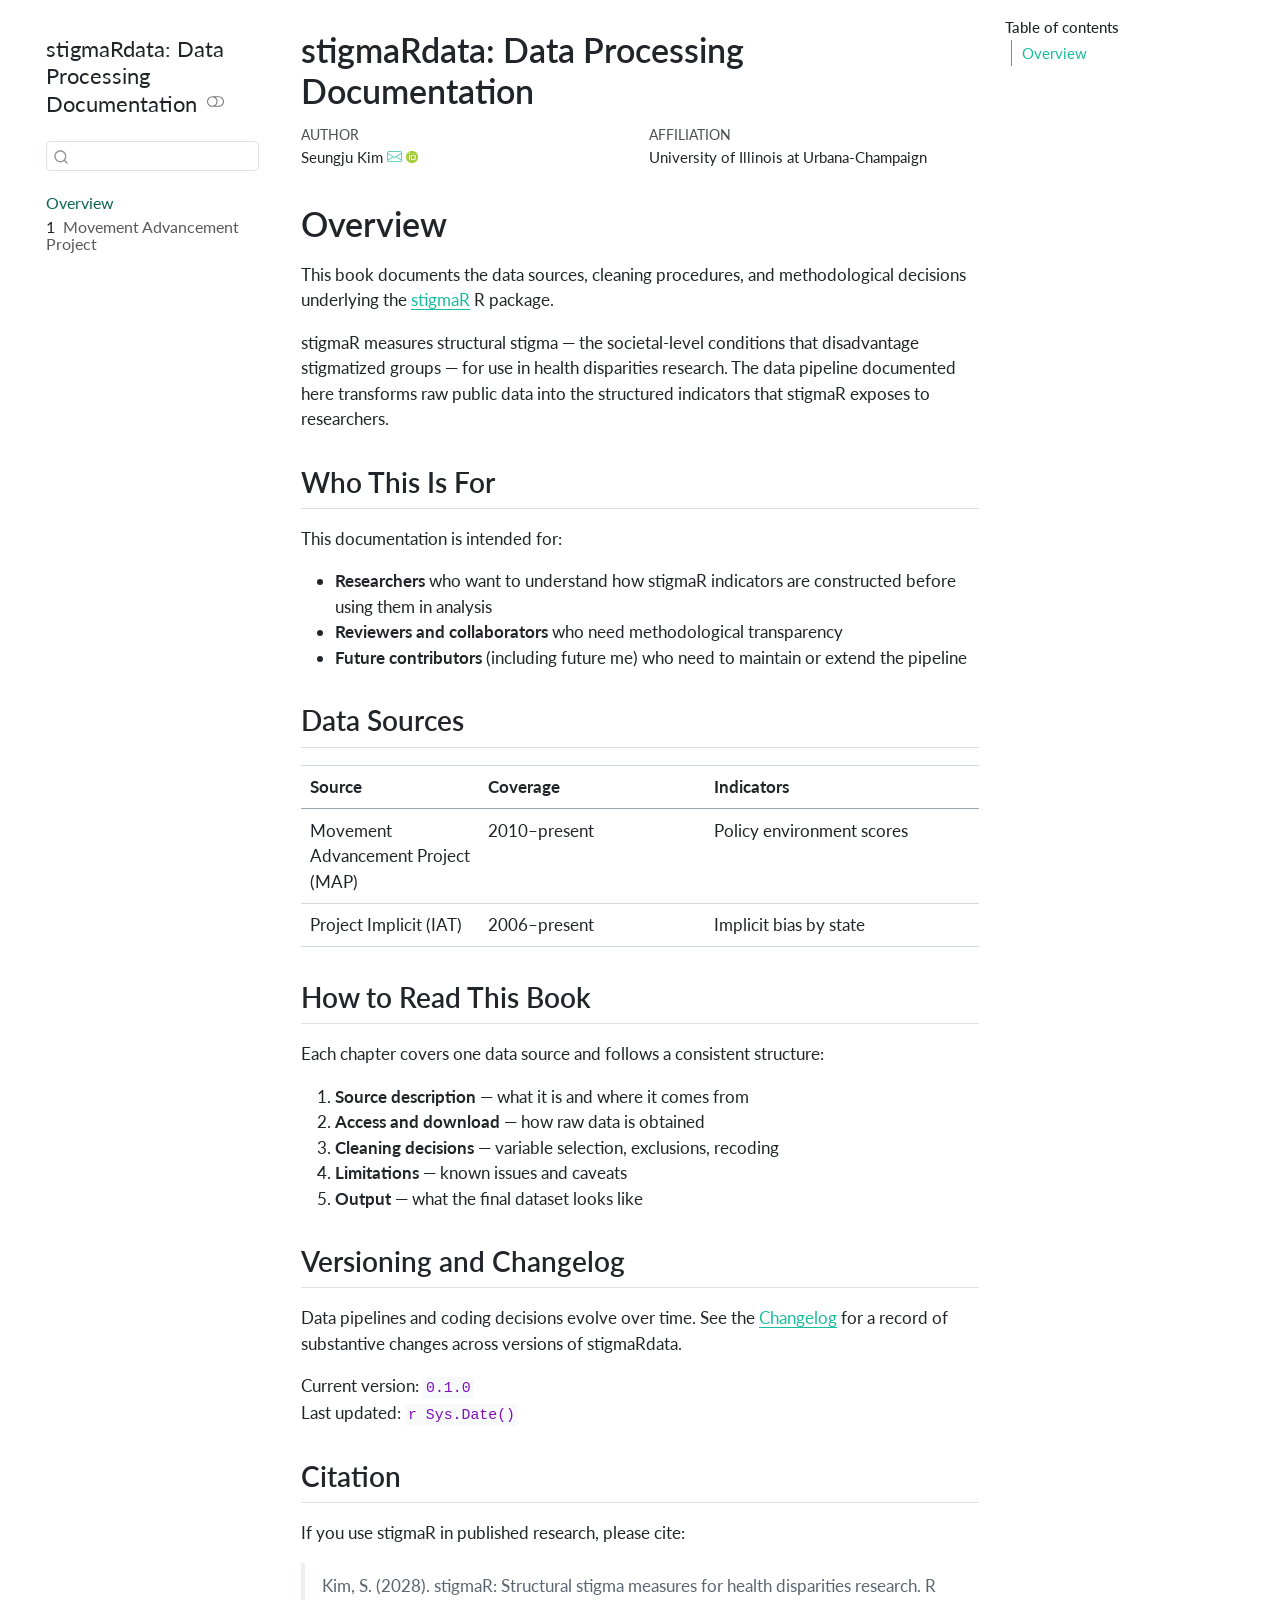
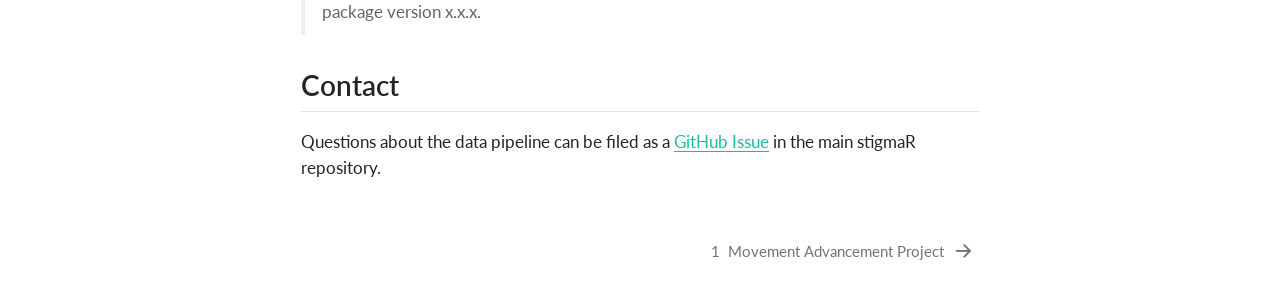
==== docs/_book/index.html @ 867c6a8f "dark mode: try 1?" ====
<!DOCTYPE html>
<html xmlns="http://www.w3.org/1999/xhtml" lang="en" xml:lang="en"><head>

<meta charset="utf-8">
<meta name="generator" content="quarto-1.5.57">

<meta name="viewport" content="width=device-width, initial-scale=1.0, user-scalable=yes">

<meta name="author" content="Seungju Kim">

<title>stigmaRdata: Data Processing Documentation</title>
<style>
code{white-space: pre-wrap;}
span.smallcaps{font-variant: small-caps;}
div.columns{display: flex; gap: min(4vw, 1.5em);}
div.column{flex: auto; overflow-x: auto;}
div.hanging-indent{margin-left: 1.5em; text-indent: -1.5em;}
ul.task-list{list-style: none;}
ul.task-list li input[type="checkbox"] {
  width: 0.8em;
  margin: 0 0.8em 0.2em -1em; /* quarto-specific, see https://github.com/quarto-dev/quarto-cli/issues/4556 */ 
  vertical-align: middle;
}
</style>


<script src="site_libs/quarto-nav/quarto-nav.js"></script>
<script src="site_libs/quarto-nav/headroom.min.js"></script>
<script src="site_libs/clipboard/clipboard.min.js"></script>
<script src="site_libs/quarto-search/autocomplete.umd.js"></script>
<script src="site_libs/quarto-search/fuse.min.js"></script>
<script src="site_libs/quarto-search/quarto-search.js"></script>
<meta name="quarto:offset" content="./">
<link href="./01_map.html" rel="next">
<script src="site_libs/quarto-html/quarto.js"></script>
<script src="site_libs/quarto-html/popper.min.js"></script>
<script src="site_libs/quarto-html/tippy.umd.min.js"></script>
<script src="site_libs/quarto-html/anchor.min.js"></script>
<link href="site_libs/quarto-html/tippy.css" rel="stylesheet">
<link href="site_libs/quarto-html/quarto-syntax-highlighting.css" rel="stylesheet" class="quarto-color-scheme" id="quarto-text-highlighting-styles">
<link href="site_libs/quarto-html/quarto-syntax-highlighting-dark.css" rel="prefetch" class="quarto-color-scheme quarto-color-alternate" id="quarto-text-highlighting-styles">
<script src="site_libs/bootstrap/bootstrap.min.js"></script>
<link href="site_libs/bootstrap/bootstrap-icons.css" rel="stylesheet">
<link href="site_libs/bootstrap/bootstrap.min.css" rel="stylesheet" class="quarto-color-scheme" id="quarto-bootstrap" data-mode="light">
<link href="site_libs/bootstrap/bootstrap-dark.min.css" rel="prefetch" class="quarto-color-scheme quarto-color-alternate" id="quarto-bootstrap" data-mode="dark">
<script id="quarto-search-options" type="application/json">{
  "location": "sidebar",
  "copy-button": false,
  "collapse-after": 3,
  "panel-placement": "start",
  "type": "textbox",
  "limit": 50,
  "keyboard-shortcut": [
    "f",
    "/",
    "s"
  ],
  "show-item-context": false,
  "language": {
    "search-no-results-text": "No results",
    "search-matching-documents-text": "matching documents",
    "search-copy-link-title": "Copy link to search",
    "search-hide-matches-text": "Hide additional matches",
    "search-more-match-text": "more match in this document",
    "search-more-matches-text": "more matches in this document",
    "search-clear-button-title": "Clear",
    "search-text-placeholder": "",
    "search-detached-cancel-button-title": "Cancel",
    "search-submit-button-title": "Submit",
    "search-label": "Search"
  }
}</script>


</head>

<body class="nav-sidebar floating">

<div id="quarto-search-results"></div>
  <header id="quarto-header" class="headroom fixed-top">
  <nav class="quarto-secondary-nav">
    <div class="container-fluid d-flex">
      <button type="button" class="quarto-btn-toggle btn" data-bs-toggle="collapse" role="button" data-bs-target=".quarto-sidebar-collapse-item" aria-controls="quarto-sidebar" aria-expanded="false" aria-label="Toggle sidebar navigation" onclick="if (window.quartoToggleHeadroom) { window.quartoToggleHeadroom(); }">
        <i class="bi bi-layout-text-sidebar-reverse"></i>
      </button>
        <nav class="quarto-page-breadcrumbs" aria-label="breadcrumb"><ol class="breadcrumb"><li class="breadcrumb-item"><a href="./index.html">Overview</a></li></ol></nav>
        <a class="flex-grow-1" role="navigation" data-bs-toggle="collapse" data-bs-target=".quarto-sidebar-collapse-item" aria-controls="quarto-sidebar" aria-expanded="false" aria-label="Toggle sidebar navigation" onclick="if (window.quartoToggleHeadroom) { window.quartoToggleHeadroom(); }">      
        </a>
      <button type="button" class="btn quarto-search-button" aria-label="Search" onclick="window.quartoOpenSearch();">
        <i class="bi bi-search"></i>
      </button>
    </div>
  </nav>
</header>
<!-- content -->
<div id="quarto-content" class="quarto-container page-columns page-rows-contents page-layout-article">
<!-- sidebar -->
  <nav id="quarto-sidebar" class="sidebar collapse collapse-horizontal quarto-sidebar-collapse-item sidebar-navigation floating overflow-auto">
    <div class="pt-lg-2 mt-2 text-left sidebar-header">
    <div class="sidebar-title mb-0 py-0">
      <a href="./">stigmaRdata: Data Processing Documentation</a> 
        <div class="sidebar-tools-main">
  <a href="" class="quarto-color-scheme-toggle quarto-navigation-tool  px-1" onclick="window.quartoToggleColorScheme(); return false;" title="Toggle dark mode"><i class="bi"></i></a>
</div>
    </div>
      </div>
        <div class="mt-2 flex-shrink-0 align-items-center">
        <div class="sidebar-search">
        <div id="quarto-search" class="" title="Search"></div>
        </div>
        </div>
    <div class="sidebar-menu-container"> 
    <ul class="list-unstyled mt-1">
        <li class="sidebar-item">
  <div class="sidebar-item-container"> 
  <a href="./index.html" class="sidebar-item-text sidebar-link active">
 <span class="menu-text">Overview</span></a>
  </div>
</li>
        <li class="sidebar-item">
  <div class="sidebar-item-container"> 
  <a href="./01_map.html" class="sidebar-item-text sidebar-link">
 <span class="menu-text"><span class="chapter-number">1</span>&nbsp; <span class="chapter-title">Movement Advancement Project</span></span></a>
  </div>
</li>
    </ul>
    </div>
</nav>
<div id="quarto-sidebar-glass" class="quarto-sidebar-collapse-item" data-bs-toggle="collapse" data-bs-target=".quarto-sidebar-collapse-item"></div>
<!-- margin-sidebar -->
    <div id="quarto-margin-sidebar" class="sidebar margin-sidebar">
        <nav id="TOC" role="doc-toc" class="toc-active">
    <h2 id="toc-title">Table of contents</h2>
   
  <ul>
  <li><a href="#overview" id="toc-overview" class="nav-link active" data-scroll-target="#overview">Overview</a>
  <ul class="collapse">
  <li><a href="#who-this-is-for" id="toc-who-this-is-for" class="nav-link" data-scroll-target="#who-this-is-for">Who This Is For</a></li>
  <li><a href="#data-sources" id="toc-data-sources" class="nav-link" data-scroll-target="#data-sources">Data Sources</a></li>
  <li><a href="#how-to-read-this-book" id="toc-how-to-read-this-book" class="nav-link" data-scroll-target="#how-to-read-this-book">How to Read This Book</a></li>
  <li><a href="#versioning-and-changelog" id="toc-versioning-and-changelog" class="nav-link" data-scroll-target="#versioning-and-changelog">Versioning and Changelog</a></li>
  <li><a href="#citation" id="toc-citation" class="nav-link" data-scroll-target="#citation">Citation</a></li>
  <li><a href="#contact" id="toc-contact" class="nav-link" data-scroll-target="#contact">Contact</a></li>
  </ul></li>
  </ul>
</nav>
    </div>
<!-- main -->
<main class="content" id="quarto-document-content">

<header id="title-block-header" class="quarto-title-block default">
<div class="quarto-title">
<h1 class="title">stigmaRdata: Data Processing Documentation</h1>
</div>


<div class="quarto-title-meta-author">
  <div class="quarto-title-meta-heading">Author</div>
  <div class="quarto-title-meta-heading">Affiliation</div>
  
    <div class="quarto-title-meta-contents">
    <p class="author">Seungju Kim <a href="mailto:seungju7@illinois.edu" class="quarto-title-author-email"><i class="bi bi-envelope"></i></a> <a href="https://orcid.org/0009-0009-5166-9170" class="quarto-title-author-orcid"> <img src="[data-uri]"></a></p>
  </div>
  <div class="quarto-title-meta-contents">
        <p class="affiliation">
            University of Illinois at Urbana-Champaign
          </p>
      </div>
  </div>

<div class="quarto-title-meta">

      
  
    
  </div>
  


</header>


<section id="overview" class="level1 unnumbered">
<h1 class="unnumbered">Overview</h1>
<p>This book documents the data sources, cleaning procedures, and methodological decisions underlying the <a href="https://github.com/your-org/stigmaR">stigmaR</a> R package.</p>
<p>stigmaR measures structural stigma — the societal-level conditions that disadvantage stigmatized groups — for use in health disparities research. The data pipeline documented here transforms raw public data into the structured indicators that stigmaR exposes to researchers.</p>
<section id="who-this-is-for" class="level2 unnumbered">
<h2 class="unnumbered anchored" data-anchor-id="who-this-is-for">Who This Is For</h2>
<p>This documentation is intended for:</p>
<ul>
<li><strong>Researchers</strong> who want to understand how stigmaR indicators are constructed before using them in analysis</li>
<li><strong>Reviewers and collaborators</strong> who need methodological transparency</li>
<li><strong>Future contributors</strong> (including future me) who need to maintain or extend the pipeline</li>
</ul>
</section>
<section id="data-sources" class="level2 unnumbered">
<h2 class="unnumbered anchored" data-anchor-id="data-sources">Data Sources</h2>
<table class="caption-top table">
<colgroup>
<col style="width: 26%">
<col style="width: 33%">
<col style="width: 40%">
</colgroup>
<thead>
<tr class="header">
<th>Source</th>
<th>Coverage</th>
<th>Indicators</th>
</tr>
</thead>
<tbody>
<tr class="odd">
<td>Movement Advancement Project (MAP)</td>
<td>2010–present</td>
<td>Policy environment scores</td>
</tr>
<tr class="even">
<td>Project Implicit (IAT)</td>
<td>2006–present</td>
<td>Implicit bias by state</td>
</tr>
</tbody>
</table>
</section>
<section id="how-to-read-this-book" class="level2 unnumbered">
<h2 class="unnumbered anchored" data-anchor-id="how-to-read-this-book">How to Read This Book</h2>
<p>Each chapter covers one data source and follows a consistent structure:</p>
<ol type="1">
<li><strong>Source description</strong> — what it is and where it comes from</li>
<li><strong>Access and download</strong> — how raw data is obtained</li>
<li><strong>Cleaning decisions</strong> — variable selection, exclusions, recoding</li>
<li><strong>Limitations</strong> — known issues and caveats</li>
<li><strong>Output</strong> — what the final dataset looks like</li>
</ol>
</section>
<section id="versioning-and-changelog" class="level2 unnumbered">
<h2 class="unnumbered anchored" data-anchor-id="versioning-and-changelog">Versioning and Changelog</h2>
<p>Data pipelines and coding decisions evolve over time. See the <a href="changelog.qmd">Changelog</a> for a record of substantive changes across versions of stigmaRdata.</p>
<p>Current version: <code>0.1.0</code><br>
Last updated: <code>r Sys.Date()</code></p>
</section>
<section id="citation" class="level2 unnumbered">
<h2 class="unnumbered anchored" data-anchor-id="citation">Citation</h2>
<p>If you use stigmaR in published research, please cite:</p>
<blockquote class="blockquote">
<p>Kim, S. (2028). stigmaR: Structural stigma measures for health disparities research. R package version x.x.x.</p>
</blockquote>
</section>
<section id="contact" class="level2 unnumbered">
<h2 class="unnumbered anchored" data-anchor-id="contact">Contact</h2>
<p>Questions about the data pipeline can be filed as a <a href="https://github.com/your-org/stigmaR/issues">GitHub Issue</a> in the main stigmaR repository.</p>


</section>
</section>

</main> <!-- /main -->
<script id="quarto-html-after-body" type="application/javascript">
window.document.addEventListener("DOMContentLoaded", function (event) {
  const toggleBodyColorMode = (bsSheetEl) => {
    const mode = bsSheetEl.getAttribute("data-mode");
    const bodyEl = window.document.querySelector("body");
    if (mode === "dark") {
      bodyEl.classList.add("quarto-dark");
      bodyEl.classList.remove("quarto-light");
    } else {
      bodyEl.classList.add("quarto-light");
      bodyEl.classList.remove("quarto-dark");
    }
  }
  const toggleBodyColorPrimary = () => {
    const bsSheetEl = window.document.querySelector("link#quarto-bootstrap");
    if (bsSheetEl) {
      toggleBodyColorMode(bsSheetEl);
    }
  }
  toggleBodyColorPrimary();  
  const disableStylesheet = (stylesheets) => {
    for (let i=0; i < stylesheets.length; i++) {
      const stylesheet = stylesheets[i];
      stylesheet.rel = 'prefetch';
    }
  }
  const enableStylesheet = (stylesheets) => {
    for (let i=0; i < stylesheets.length; i++) {
      const stylesheet = stylesheets[i];
      stylesheet.rel = 'stylesheet';
    }
  }
  const manageTransitions = (selector, allowTransitions) => {
    const els = window.document.querySelectorAll(selector);
    for (let i=0; i < els.length; i++) {
      const el = els[i];
      if (allowTransitions) {
        el.classList.remove('notransition');
      } else {
        el.classList.add('notransition');
      }
    }
  }
  const toggleGiscusIfUsed = (isAlternate, darkModeDefault) => {
    const baseTheme = document.querySelector('#giscus-base-theme')?.value ?? 'light';
    const alternateTheme = document.querySelector('#giscus-alt-theme')?.value ?? 'dark';
    let newTheme = '';
    if(darkModeDefault) {
      newTheme = isAlternate ? baseTheme : alternateTheme;
    } else {
      newTheme = isAlternate ? alternateTheme : baseTheme;
    }
    const changeGiscusTheme = () => {
      // From: https://github.com/giscus/giscus/issues/336
      const sendMessage = (message) => {
        const iframe = document.querySelector('iframe.giscus-frame');
        if (!iframe) return;
        iframe.contentWindow.postMessage({ giscus: message }, 'https://giscus.app');
      }
      sendMessage({
        setConfig: {
          theme: newTheme
        }
      });
    }
    const isGiscussLoaded = window.document.querySelector('iframe.giscus-frame') !== null;
    if (isGiscussLoaded) {
      changeGiscusTheme();
    }
  }
  const toggleColorMode = (alternate) => {
    // Switch the stylesheets
    const alternateStylesheets = window.document.querySelectorAll('link.quarto-color-scheme.quarto-color-alternate');
    manageTransitions('#quarto-margin-sidebar .nav-link', false);
    if (alternate) {
      enableStylesheet(alternateStylesheets);
      for (const sheetNode of alternateStylesheets) {
        if (sheetNode.id === "quarto-bootstrap") {
          toggleBodyColorMode(sheetNode);
        }
      }
    } else {
      disableStylesheet(alternateStylesheets);
      toggleBodyColorPrimary();
    }
    manageTransitions('#quarto-margin-sidebar .nav-link', true);
    // Switch the toggles
    const toggles = window.document.querySelectorAll('.quarto-color-scheme-toggle');
    for (let i=0; i < toggles.length; i++) {
      const toggle = toggles[i];
      if (toggle) {
        if (alternate) {
          toggle.classList.add("alternate");     
        } else {
          toggle.classList.remove("alternate");
        }
      }
    }
    // Hack to workaround the fact that safari doesn't
    // properly recolor the scrollbar when toggling (#1455)
    if (navigator.userAgent.indexOf('Safari') > 0 && navigator.userAgent.indexOf('Chrome') == -1) {
      manageTransitions("body", false);
      window.scrollTo(0, 1);
      setTimeout(() => {
        window.scrollTo(0, 0);
        manageTransitions("body", true);
      }, 40);  
    }
  }
  const isFileUrl = () => { 
    return window.location.protocol === 'file:';
  }
  const hasAlternateSentinel = () => {  
    let styleSentinel = getColorSchemeSentinel();
    if (styleSentinel !== null) {
      return styleSentinel === "alternate";
    } else {
      return false;
    }
  }
  const setStyleSentinel = (alternate) => {
    const value = alternate ? "alternate" : "default";
    if (!isFileUrl()) {
      window.localStorage.setItem("quarto-color-scheme", value);
    } else {
      localAlternateSentinel = value;
    }
  }
  const getColorSchemeSentinel = () => {
    if (!isFileUrl()) {
      const storageValue = window.localStorage.getItem("quarto-color-scheme");
      return storageValue != null ? storageValue : localAlternateSentinel;
    } else {
      return localAlternateSentinel;
    }
  }
  const darkModeDefault = false;
  let localAlternateSentinel = darkModeDefault ? 'alternate' : 'default';
  // Dark / light mode switch
  window.quartoToggleColorScheme = () => {
    // Read the current dark / light value 
    let toAlternate = !hasAlternateSentinel();
    toggleColorMode(toAlternate);
    setStyleSentinel(toAlternate);
    toggleGiscusIfUsed(toAlternate, darkModeDefault);
  };
  // Ensure there is a toggle, if there isn't float one in the top right
  if (window.document.querySelector('.quarto-color-scheme-toggle') === null) {
    const a = window.document.createElement('a');
    a.classList.add('top-right');
    a.classList.add('quarto-color-scheme-toggle');
    a.href = "";
    a.onclick = function() { try { window.quartoToggleColorScheme(); } catch {} return false; };
    const i = window.document.createElement("i");
    i.classList.add('bi');
    a.appendChild(i);
    window.document.body.appendChild(a);
  }
  // Switch to dark mode if need be
  if (hasAlternateSentinel()) {
    toggleColorMode(true);
  } else {
    toggleColorMode(false);
  }
  const icon = "";
  const anchorJS = new window.AnchorJS();
  anchorJS.options = {
    placement: 'right',
    icon: icon
  };
  anchorJS.add('.anchored');
  const isCodeAnnotation = (el) => {
    for (const clz of el.classList) {
      if (clz.startsWith('code-annotation-')) {                     
        return true;
      }
    }
    return false;
  }
  const onCopySuccess = function(e) {
    // button target
    const button = e.trigger;
    // don't keep focus
    button.blur();
    // flash "checked"
    button.classList.add('code-copy-button-checked');
    var currentTitle = button.getAttribute("title");
    button.setAttribute("title", "Copied!");
    let tooltip;
    if (window.bootstrap) {
      button.setAttribute("data-bs-toggle", "tooltip");
      button.setAttribute("data-bs-placement", "left");
      button.setAttribute("data-bs-title", "Copied!");
      tooltip = new bootstrap.Tooltip(button, 
        { trigger: "manual", 
          customClass: "code-copy-button-tooltip",
          offset: [0, -8]});
      tooltip.show();    
    }
    setTimeout(function() {
      if (tooltip) {
        tooltip.hide();
        button.removeAttribute("data-bs-title");
        button.removeAttribute("data-bs-toggle");
        button.removeAttribute("data-bs-placement");
      }
      button.setAttribute("title", currentTitle);
      button.classList.remove('code-copy-button-checked');
    }, 1000);
    // clear code selection
    e.clearSelection();
  }
  const getTextToCopy = function(trigger) {
      const codeEl = trigger.previousElementSibling.cloneNode(true);
      for (const childEl of codeEl.children) {
        if (isCodeAnnotation(childEl)) {
          childEl.remove();
        }
      }
      return codeEl.innerText;
  }
  const clipboard = new window.ClipboardJS('.code-copy-button:not([data-in-quarto-modal])', {
    text: getTextToCopy
  });
  clipboard.on('success', onCopySuccess);
  if (window.document.getElementById('quarto-embedded-source-code-modal')) {
    // For code content inside modals, clipBoardJS needs to be initialized with a container option
    // TODO: Check when it could be a function (https://github.com/zenorocha/clipboard.js/issues/860)
    const clipboardModal = new window.ClipboardJS('.code-copy-button[data-in-quarto-modal]', {
      text: getTextToCopy,
      container: window.document.getElementById('quarto-embedded-source-code-modal')
    });
    clipboardModal.on('success', onCopySuccess);
  }
    var localhostRegex = new RegExp(/^(?:http|https):\/\/localhost\:?[0-9]*\//);
    var mailtoRegex = new RegExp(/^mailto:/);
      var filterRegex = new RegExp('/' + window.location.host + '/');
    var isInternal = (href) => {
        return filterRegex.test(href) || localhostRegex.test(href) || mailtoRegex.test(href);
    }
    // Inspect non-navigation links and adorn them if external
 	var links = window.document.querySelectorAll('a[href]:not(.nav-link):not(.navbar-brand):not(.toc-action):not(.sidebar-link):not(.sidebar-item-toggle):not(.pagination-link):not(.no-external):not([aria-hidden]):not(.dropdown-item):not(.quarto-navigation-tool):not(.about-link)');
    for (var i=0; i<links.length; i++) {
      const link = links[i];
      if (!isInternal(link.href)) {
        // undo the damage that might have been done by quarto-nav.js in the case of
        // links that we want to consider external
        if (link.dataset.originalHref !== undefined) {
          link.href = link.dataset.originalHref;
        }
      }
    }
  function tippyHover(el, contentFn, onTriggerFn, onUntriggerFn) {
    const config = {
      allowHTML: true,
      maxWidth: 500,
      delay: 100,
      arrow: false,
      appendTo: function(el) {
          return el.parentElement;
      },
      interactive: true,
      interactiveBorder: 10,
      theme: 'quarto',
      placement: 'bottom-start',
    };
    if (contentFn) {
      config.content = contentFn;
    }
    if (onTriggerFn) {
      config.onTrigger = onTriggerFn;
    }
    if (onUntriggerFn) {
      config.onUntrigger = onUntriggerFn;
    }
    window.tippy(el, config); 
  }
  const noterefs = window.document.querySelectorAll('a[role="doc-noteref"]');
  for (var i=0; i<noterefs.length; i++) {
    const ref = noterefs[i];
    tippyHover(ref, function() {
      // use id or data attribute instead here
      let href = ref.getAttribute('data-footnote-href') || ref.getAttribute('href');
      try { href = new URL(href).hash; } catch {}
      const id = href.replace(/^#\/?/, "");
      const note = window.document.getElementById(id);
      if (note) {
        return note.innerHTML;
      } else {
        return "";
      }
    });
  }
  const xrefs = window.document.querySelectorAll('a.quarto-xref');
  const processXRef = (id, note) => {
    // Strip column container classes
    const stripColumnClz = (el) => {
      el.classList.remove("page-full", "page-columns");
      if (el.children) {
        for (const child of el.children) {
          stripColumnClz(child);
        }
      }
    }
    stripColumnClz(note)
    if (id === null || id.startsWith('sec-')) {
      // Special case sections, only their first couple elements
      const container = document.createElement("div");
      if (note.children && note.children.length > 2) {
        container.appendChild(note.children[0].cloneNode(true));
        for (let i = 1; i < note.children.length; i++) {
          const child = note.children[i];
          if (child.tagName === "P" && child.innerText === "") {
            continue;
          } else {
            container.appendChild(child.cloneNode(true));
            break;
          }
        }
        if (window.Quarto?.typesetMath) {
          window.Quarto.typesetMath(container);
        }
        return container.innerHTML
      } else {
        if (window.Quarto?.typesetMath) {
          window.Quarto.typesetMath(note);
        }
        return note.innerHTML;
      }
    } else {
      // Remove any anchor links if they are present
      const anchorLink = note.querySelector('a.anchorjs-link');
      if (anchorLink) {
        anchorLink.remove();
      }
      if (window.Quarto?.typesetMath) {
        window.Quarto.typesetMath(note);
      }
      // TODO in 1.5, we should make sure this works without a callout special case
      if (note.classList.contains("callout")) {
        return note.outerHTML;
      } else {
        return note.innerHTML;
      }
    }
  }
  for (var i=0; i<xrefs.length; i++) {
    const xref = xrefs[i];
    tippyHover(xref, undefined, function(instance) {
      instance.disable();
      let url = xref.getAttribute('href');
      let hash = undefined; 
      if (url.startsWith('#')) {
        hash = url;
      } else {
        try { hash = new URL(url).hash; } catch {}
      }
      if (hash) {
        const id = hash.replace(/^#\/?/, "");
        const note = window.document.getElementById(id);
        if (note !== null) {
          try {
            const html = processXRef(id, note.cloneNode(true));
            instance.setContent(html);
          } finally {
            instance.enable();
            instance.show();
          }
        } else {
          // See if we can fetch this
          fetch(url.split('#')[0])
          .then(res => res.text())
          .then(html => {
            const parser = new DOMParser();
            const htmlDoc = parser.parseFromString(html, "text/html");
            const note = htmlDoc.getElementById(id);
            if (note !== null) {
              const html = processXRef(id, note);
              instance.setContent(html);
            } 
          }).finally(() => {
            instance.enable();
            instance.show();
          });
        }
      } else {
        // See if we can fetch a full url (with no hash to target)
        // This is a special case and we should probably do some content thinning / targeting
        fetch(url)
        .then(res => res.text())
        .then(html => {
          const parser = new DOMParser();
          const htmlDoc = parser.parseFromString(html, "text/html");
          const note = htmlDoc.querySelector('main.content');
          if (note !== null) {
            // This should only happen for chapter cross references
            // (since there is no id in the URL)
            // remove the first header
            if (note.children.length > 0 && note.children[0].tagName === "HEADER") {
              note.children[0].remove();
            }
            const html = processXRef(null, note);
            instance.setContent(html);
          } 
        }).finally(() => {
          instance.enable();
          instance.show();
        });
      }
    }, function(instance) {
    });
  }
      let selectedAnnoteEl;
      const selectorForAnnotation = ( cell, annotation) => {
        let cellAttr = 'data-code-cell="' + cell + '"';
        let lineAttr = 'data-code-annotation="' +  annotation + '"';
        const selector = 'span[' + cellAttr + '][' + lineAttr + ']';
        return selector;
      }
      const selectCodeLines = (annoteEl) => {
        const doc = window.document;
        const targetCell = annoteEl.getAttribute("data-target-cell");
        const targetAnnotation = annoteEl.getAttribute("data-target-annotation");
        const annoteSpan = window.document.querySelector(selectorForAnnotation(targetCell, targetAnnotation));
        const lines = annoteSpan.getAttribute("data-code-lines").split(",");
        const lineIds = lines.map((line) => {
          return targetCell + "-" + line;
        })
        let top = null;
        let height = null;
        let parent = null;
        if (lineIds.length > 0) {
            //compute the position of the single el (top and bottom and make a div)
            const el = window.document.getElementById(lineIds[0]);
            top = el.offsetTop;
            height = el.offsetHeight;
            parent = el.parentElement.parentElement;
          if (lineIds.length > 1) {
            const lastEl = window.document.getElementById(lineIds[lineIds.length - 1]);
            const bottom = lastEl.offsetTop + lastEl.offsetHeight;
            height = bottom - top;
          }
          if (top !== null && height !== null && parent !== null) {
            // cook up a div (if necessary) and position it 
            let div = window.document.getElementById("code-annotation-line-highlight");
            if (div === null) {
              div = window.document.createElement("div");
              div.setAttribute("id", "code-annotation-line-highlight");
              div.style.position = 'absolute';
              parent.appendChild(div);
            }
            div.style.top = top - 2 + "px";
            div.style.height = height + 4 + "px";
            div.style.left = 0;
            let gutterDiv = window.document.getElementById("code-annotation-line-highlight-gutter");
            if (gutterDiv === null) {
              gutterDiv = window.document.createElement("div");
              gutterDiv.setAttribute("id", "code-annotation-line-highlight-gutter");
              gutterDiv.style.position = 'absolute';
              const codeCell = window.document.getElementById(targetCell);
              const gutter = codeCell.querySelector('.code-annotation-gutter');
              gutter.appendChild(gutterDiv);
            }
            gutterDiv.style.top = top - 2 + "px";
            gutterDiv.style.height = height + 4 + "px";
          }
          selectedAnnoteEl = annoteEl;
        }
      };
      const unselectCodeLines = () => {
        const elementsIds = ["code-annotation-line-highlight", "code-annotation-line-highlight-gutter"];
        elementsIds.forEach((elId) => {
          const div = window.document.getElementById(elId);
          if (div) {
            div.remove();
          }
        });
        selectedAnnoteEl = undefined;
      };
        // Handle positioning of the toggle
    window.addEventListener(
      "resize",
      throttle(() => {
        elRect = undefined;
        if (selectedAnnoteEl) {
          selectCodeLines(selectedAnnoteEl);
        }
      }, 10)
    );
    function throttle(fn, ms) {
    let throttle = false;
    let timer;
      return (...args) => {
        if(!throttle) { // first call gets through
            fn.apply(this, args);
            throttle = true;
        } else { // all the others get throttled
            if(timer) clearTimeout(timer); // cancel #2
            timer = setTimeout(() => {
              fn.apply(this, args);
              timer = throttle = false;
            }, ms);
        }
      };
    }
      // Attach click handler to the DT
      const annoteDls = window.document.querySelectorAll('dt[data-target-cell]');
      for (const annoteDlNode of annoteDls) {
        annoteDlNode.addEventListener('click', (event) => {
          const clickedEl = event.target;
          if (clickedEl !== selectedAnnoteEl) {
            unselectCodeLines();
            const activeEl = window.document.querySelector('dt[data-target-cell].code-annotation-active');
            if (activeEl) {
              activeEl.classList.remove('code-annotation-active');
            }
            selectCodeLines(clickedEl);
            clickedEl.classList.add('code-annotation-active');
          } else {
            // Unselect the line
            unselectCodeLines();
            clickedEl.classList.remove('code-annotation-active');
          }
        });
      }
  const findCites = (el) => {
    const parentEl = el.parentElement;
    if (parentEl) {
      const cites = parentEl.dataset.cites;
      if (cites) {
        return {
          el,
          cites: cites.split(' ')
        };
      } else {
        return findCites(el.parentElement)
      }
    } else {
      return undefined;
    }
  };
  var bibliorefs = window.document.querySelectorAll('a[role="doc-biblioref"]');
  for (var i=0; i<bibliorefs.length; i++) {
    const ref = bibliorefs[i];
    const citeInfo = findCites(ref);
    if (citeInfo) {
      tippyHover(citeInfo.el, function() {
        var popup = window.document.createElement('div');
        citeInfo.cites.forEach(function(cite) {
          var citeDiv = window.document.createElement('div');
          citeDiv.classList.add('hanging-indent');
          citeDiv.classList.add('csl-entry');
          var biblioDiv = window.document.getElementById('ref-' + cite);
          if (biblioDiv) {
            citeDiv.innerHTML = biblioDiv.innerHTML;
          }
          popup.appendChild(citeDiv);
        });
        return popup.innerHTML;
      });
    }
  }
});
</script>
<nav class="page-navigation">
  <div class="nav-page nav-page-previous">
  </div>
  <div class="nav-page nav-page-next">
      <a href="./01_map.html" class="pagination-link" aria-label="Movement Advancement Project">
        <span class="nav-page-text"><span class="chapter-number">1</span>&nbsp; <span class="chapter-title">Movement Advancement Project</span></span> <i class="bi bi-arrow-right-short"></i>
      </a>
  </div>
</nav>
</div> <!-- /content -->




</body></html>
---- docs/_book/site_libs/quarto-html/tippy.css ----
.tippy-box[data-animation=fade][data-state=hidden]{opacity:0}[data-tippy-root]{max-width:calc(100vw - 10px)}.tippy-box{position:relative;background-color:#333;color:#fff;border-radius:4px;font-size:14px;line-height:1.4;white-space:normal;outline:0;transition-property:transform,visibility,opacity}.tippy-box[data-placement^=top]>.tippy-arrow{bottom:0}.tippy-box[data-placement^=top]>.tippy-arrow:before{bottom:-7px;left:0;border-width:8px 8px 0;border-top-color:initial;transform-origin:center top}.tippy-box[data-placement^=bottom]>.tippy-arrow{top:0}.tippy-box[data-placement^=bottom]>.tippy-arrow:before{top:-7px;left:0;border-width:0 8px 8px;border-bottom-color:initial;transform-origin:center bottom}.tippy-box[data-placement^=left]>.tippy-arrow{right:0}.tippy-box[data-placement^=left]>.tippy-arrow:before{border-width:8px 0 8px 8px;border-left-color:initial;right:-7px;transform-origin:center left}.tippy-box[data-placement^=right]>.tippy-arrow{left:0}.tippy-box[data-placement^=right]>.tippy-arrow:before{left:-7px;border-width:8px 8px 8px 0;border-right-color:initial;transform-origin:center right}.tippy-box[data-inertia][data-state=visible]{transition-timing-function:cubic-bezier(.54,1.5,.38,1.11)}.tippy-arrow{width:16px;height:16px;color:#333}.tippy-arrow:before{content:"";position:absolute;border-color:transparent;border-style:solid}.tippy-content{position:relative;padding:5px 9px;z-index:1}
---- docs/_book/site_libs/quarto-html/quarto-syntax-highlighting.css ----
/* quarto syntax highlight colors */
:root {
  --quarto-hl-ot-color: #003B4F;
  --quarto-hl-at-color: #657422;
  --quarto-hl-ss-color: #20794D;
  --quarto-hl-an-color: #5E5E5E;
  --quarto-hl-fu-color: #4758AB;
  --quarto-hl-st-color: #20794D;
  --quarto-hl-cf-color: #003B4F;
  --quarto-hl-op-color: #5E5E5E;
  --quarto-hl-er-color: #AD0000;
  --quarto-hl-bn-color: #AD0000;
  --quarto-hl-al-color: #AD0000;
  --quarto-hl-va-color: #111111;
  --quarto-hl-bu-color: inherit;
  --quarto-hl-ex-color: inherit;
  --quarto-hl-pp-color: #AD0000;
  --quarto-hl-in-color: #5E5E5E;
  --quarto-hl-vs-color: #20794D;
  --quarto-hl-wa-color: #5E5E5E;
  --quarto-hl-do-color: #5E5E5E;
  --quarto-hl-im-color: #00769E;
  --quarto-hl-ch-color: #20794D;
  --quarto-hl-dt-color: #AD0000;
  --quarto-hl-fl-color: #AD0000;
  --quarto-hl-co-color: #5E5E5E;
  --quarto-hl-cv-color: #5E5E5E;
  --quarto-hl-cn-color: #8f5902;
  --quarto-hl-sc-color: #5E5E5E;
  --quarto-hl-dv-color: #AD0000;
  --quarto-hl-kw-color: #003B4F;
}

/* other quarto variables */
:root {
  --quarto-font-monospace: SFMono-Regular, Menlo, Monaco, Consolas, "Liberation Mono", "Courier New", monospace;
}

pre > code.sourceCode > span {
  color: #003B4F;
}

code span {
  color: #003B4F;
}

code.sourceCode > span {
  color: #003B4F;
}

div.sourceCode,
div.sourceCode pre.sourceCode {
  color: #003B4F;
}

code span.ot {
  color: #003B4F;
  font-style: inherit;
}

code span.at {
  color: #657422;
  font-style: inherit;
}

code span.ss {
  color: #20794D;
  font-style: inherit;
}

code span.an {
  color: #5E5E5E;
  font-style: inherit;
}

code span.fu {
  color: #4758AB;
  font-style: inherit;
}

code span.st {
  color: #20794D;
  font-style: inherit;
}

code span.cf {
  color: #003B4F;
  font-weight: bold;
  font-style: inherit;
}

code span.op {
  color: #5E5E5E;
  font-style: inherit;
}

code span.er {
  color: #AD0000;
  font-style: inherit;
}

code span.bn {
  color: #AD0000;
  font-style: inherit;
}

code span.al {
  color: #AD0000;
  font-style: inherit;
}

code span.va {
  color: #111111;
  font-style: inherit;
}

code span.bu {
  font-style: inherit;
}

code span.ex {
  font-style: inherit;
}

code span.pp {
  color: #AD0000;
  font-style: inherit;
}

code span.in {
  color: #5E5E5E;
  font-style: inherit;
}

code span.vs {
  color: #20794D;
  font-style: inherit;
}

code span.wa {
  color: #5E5E5E;
  font-style: italic;
}

code span.do {
  color: #5E5E5E;
  font-style: italic;
}

code span.im {
  color: #00769E;
  font-style: inherit;
}

code span.ch {
  color: #20794D;
  font-style: inherit;
}

code span.dt {
  color: #AD0000;
  font-style: inherit;
}

code span.fl {
  color: #AD0000;
  font-style: inherit;
}

code span.co {
  color: #5E5E5E;
  font-style: inherit;
}

code span.cv {
  color: #5E5E5E;
  font-style: italic;
}

code span.cn {
  color: #8f5902;
  font-style: inherit;
}

code span.sc {
  color: #5E5E5E;
  font-style: inherit;
}

code span.dv {
  color: #AD0000;
  font-style: inherit;
}

code span.kw {
  color: #003B4F;
  font-weight: bold;
  font-style: inherit;
}

.prevent-inlining {
  content: "</";
}

/*# sourceMappingURL=debc5d5d77c3f9108843748ff7464032.css.map */
---- docs/_book/site_libs/quarto-html/quarto-syntax-highlighting-dark.css ----
/* quarto syntax highlight colors */
:root {
  --quarto-hl-al-color: #f07178;
  --quarto-hl-an-color: #d4d0ab;
  --quarto-hl-at-color: #00e0e0;
  --quarto-hl-bn-color: #d4d0ab;
  --quarto-hl-bu-color: #abe338;
  --quarto-hl-ch-color: #abe338;
  --quarto-hl-co-color: #f8f8f2;
  --quarto-hl-cv-color: #ffd700;
  --quarto-hl-cn-color: #ffd700;
  --quarto-hl-cf-color: #ffa07a;
  --quarto-hl-dt-color: #ffa07a;
  --quarto-hl-dv-color: #d4d0ab;
  --quarto-hl-do-color: #f8f8f2;
  --quarto-hl-er-color: #f07178;
  --quarto-hl-ex-color: #00e0e0;
  --quarto-hl-fl-color: #d4d0ab;
  --quarto-hl-fu-color: #ffa07a;
  --quarto-hl-im-color: #abe338;
  --quarto-hl-in-color: #d4d0ab;
  --quarto-hl-kw-color: #ffa07a;
  --quarto-hl-op-color: #ffa07a;
  --quarto-hl-ot-color: #00e0e0;
  --quarto-hl-pp-color: #dcc6e0;
  --quarto-hl-re-color: #00e0e0;
  --quarto-hl-sc-color: #abe338;
  --quarto-hl-ss-color: #abe338;
  --quarto-hl-st-color: #abe338;
  --quarto-hl-va-color: #00e0e0;
  --quarto-hl-vs-color: #abe338;
  --quarto-hl-wa-color: #dcc6e0;
}

/* other quarto variables */
:root {
  --quarto-font-monospace: SFMono-Regular, Menlo, Monaco, Consolas, "Liberation Mono", "Courier New", monospace;
}

code span.al {
  background-color: #2a0f15;
  font-weight: bold;
  color: #f07178;
}

code span.an {
  color: #d4d0ab;
}

code span.at {
  color: #00e0e0;
}

code span.bn {
  color: #d4d0ab;
}

code span.bu {
  color: #abe338;
}

code span.ch {
  color: #abe338;
}

code span.co {
  font-style: italic;
  color: #f8f8f2;
}

code span.cv {
  color: #ffd700;
}

code span.cn {
  color: #ffd700;
}

code span.cf {
  font-weight: bold;
  color: #ffa07a;
}

code span.dt {
  color: #ffa07a;
}

code span.dv {
  color: #d4d0ab;
}

code span.do {
  color: #f8f8f2;
}

code span.er {
  color: #f07178;
  text-decoration: underline;
}

code span.ex {
  font-weight: bold;
  color: #00e0e0;
}

code span.fl {
  color: #d4d0ab;
}

code span.fu {
  color: #ffa07a;
}

code span.im {
  color: #abe338;
}

code span.in {
  color: #d4d0ab;
}

code span.kw {
  font-weight: bold;
  color: #ffa07a;
}

pre > code.sourceCode > span {
  color: #f8f8f2;
}

code span {
  color: #f8f8f2;
}

code.sourceCode > span {
  color: #f8f8f2;
}

div.sourceCode,
div.sourceCode pre.sourceCode {
  color: #f8f8f2;
}

code span.op {
  color: #ffa07a;
}

code span.ot {
  color: #00e0e0;
}

code span.pp {
  color: #dcc6e0;
}

code span.re {
  background-color: #f8f8f2;
  color: #00e0e0;
}

code span.sc {
  color: #abe338;
}

code span.ss {
  color: #abe338;
}

code span.st {
  color: #abe338;
}

code span.va {
  color: #00e0e0;
}

code span.vs {
  color: #abe338;
}

code span.wa {
  color: #dcc6e0;
}

.prevent-inlining {
  content: "</";
}

/*# sourceMappingURL=935a306eefa94366c21e1a970dddb765.css.map */
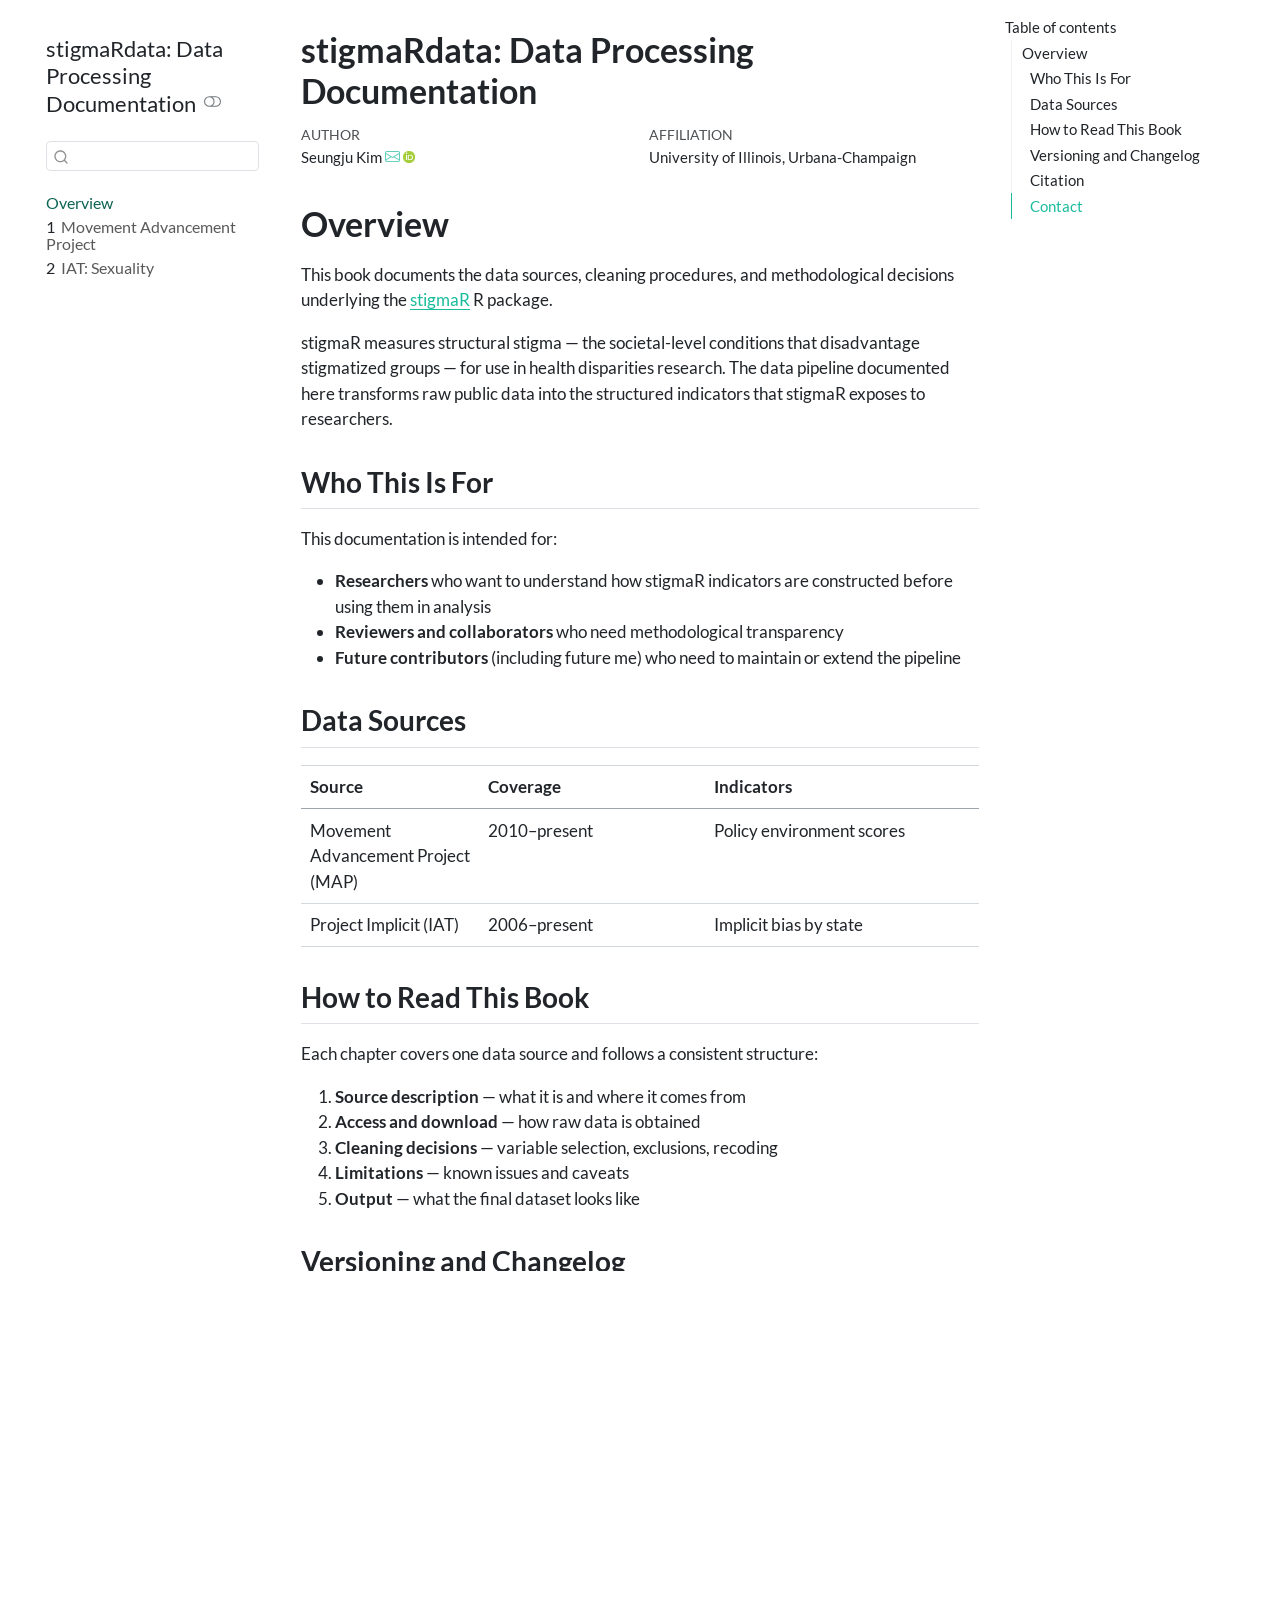
==== commit e268cc74: "update number of headings" ====
--- a/docs/_book/index.html
+++ b/docs/_book/index.html
@@ -17,32 +17,4670 @@
 div.hanging-indent{margin-left: 1.5em; text-indent: -1.5em;}
 ul.task-list{list-style: none;}
 ul.task-list li input[type="checkbox"] {
-  width: 0.8em;
-  margin: 0 0.8em 0.2em -1em; /* quarto-specific, see https://github.com/quarto-dev/quarto-cli/issues/4556 */ 
-  vertical-align: middle;
+width: 0.8em;
+margin: 0 0.8em 0.2em -1em;  vertical-align: middle;
 }
 </style>
 
 
-<script src="site_libs/quarto-nav/quarto-nav.js"></script>
-<script src="site_libs/quarto-nav/headroom.min.js"></script>
-<script src="site_libs/clipboard/clipboard.min.js"></script>
-<script src="site_libs/quarto-search/autocomplete.umd.js"></script>
-<script src="site_libs/quarto-search/fuse.min.js"></script>
-<script src="site_libs/quarto-search/quarto-search.js"></script>
+<script>const headroomChanged = new CustomEvent("quarto-hrChanged", {
+  detail: {},
+  bubbles: true,
+  cancelable: false,
+  composed: false,
+});
+
+const announceDismiss = () => {
+  const annEl = window.document.getElementById("quarto-announcement");
+  if (annEl) {
+    annEl.remove();
+
+    const annId = annEl.getAttribute("data-announcement-id");
+    window.localStorage.setItem(`quarto-announce-${annId}`, "true");
+  }
+};
+
+const announceRegister = () => {
+  const annEl = window.document.getElementById("quarto-announcement");
+  if (annEl) {
+    const annId = annEl.getAttribute("data-announcement-id");
+    const isDismissed =
+      window.localStorage.getItem(`quarto-announce-${annId}`) || false;
+    if (isDismissed) {
+      announceDismiss();
+      return;
+    } else {
+      annEl.classList.remove("hidden");
+    }
+
+    const actionEl = annEl.querySelector(".quarto-announcement-action");
+    if (actionEl) {
+      actionEl.addEventListener("click", function (e) {
+        e.preventDefault();
+        // Hide the bar immediately
+        announceDismiss();
+      });
+    }
+  }
+};
+
+window.document.addEventListener("DOMContentLoaded", function () {
+  let init = false;
+
+  announceRegister();
+
+  // Manage the back to top button, if one is present.
+  let lastScrollTop = window.pageYOffset || document.documentElement.scrollTop;
+  const scrollDownBuffer = 5;
+  const scrollUpBuffer = 35;
+  const btn = document.getElementById("quarto-back-to-top");
+  const hideBackToTop = () => {
+    btn.style.display = "none";
+  };
+  const showBackToTop = () => {
+    btn.style.display = "inline-block";
+  };
+  if (btn) {
+    window.document.addEventListener(
+      "scroll",
+      function () {
+        const currentScrollTop =
+          window.pageYOffset || document.documentElement.scrollTop;
+
+        // Shows and hides the button 'intelligently' as the user scrolls
+        if (currentScrollTop - scrollDownBuffer > lastScrollTop) {
+          hideBackToTop();
+          lastScrollTop = currentScrollTop <= 0 ? 0 : currentScrollTop;
+        } else if (currentScrollTop < lastScrollTop - scrollUpBuffer) {
+          showBackToTop();
+          lastScrollTop = currentScrollTop <= 0 ? 0 : currentScrollTop;
+        }
+
+        // Show the button at the bottom, hides it at the top
+        if (currentScrollTop <= 0) {
+          hideBackToTop();
+        } else if (
+          window.innerHeight + currentScrollTop >=
+          document.body.offsetHeight
+        ) {
+          showBackToTop();
+        }
+      },
+      false
+    );
+  }
+
+  function throttle(func, wait) {
+    var timeout;
+    return function () {
+      const context = this;
+      const args = arguments;
+      const later = function () {
+        clearTimeout(timeout);
+        timeout = null;
+        func.apply(context, args);
+      };
+
+      if (!timeout) {
+        timeout = setTimeout(later, wait);
+      }
+    };
+  }
+
+  function headerOffset() {
+    // Set an offset if there is are fixed top navbar
+    const headerEl = window.document.querySelector("header.fixed-top");
+    if (headerEl) {
+      return headerEl.clientHeight;
+    } else {
+      return 0;
+    }
+  }
+
+  function footerOffset() {
+    const footerEl = window.document.querySelector("footer.footer");
+    if (footerEl) {
+      return footerEl.clientHeight;
+    } else {
+      return 0;
+    }
+  }
+
+  function dashboardOffset() {
+    const dashboardNavEl = window.document.getElementById(
+      "quarto-dashboard-header"
+    );
+    if (dashboardNavEl !== null) {
+      return dashboardNavEl.clientHeight;
+    } else {
+      return 0;
+    }
+  }
+
+  function updateDocumentOffsetWithoutAnimation() {
+    updateDocumentOffset(false);
+  }
+
+  function updateDocumentOffset(animated) {
+    // set body offset
+    const topOffset = headerOffset();
+    const bodyOffset = topOffset + footerOffset() + dashboardOffset();
+    const bodyEl = window.document.body;
+    bodyEl.setAttribute("data-bs-offset", topOffset);
+    bodyEl.style.paddingTop = topOffset + "px";
+
+    // deal with sidebar offsets
+    const sidebars = window.document.querySelectorAll(
+      ".sidebar, .headroom-target"
+    );
+    sidebars.forEach((sidebar) => {
+      if (!animated) {
+        sidebar.classList.add("notransition");
+        // Remove the no transition class after the animation has time to complete
+        setTimeout(function () {
+          sidebar.classList.remove("notransition");
+        }, 201);
+      }
+
+      if (window.Headroom && sidebar.classList.contains("sidebar-unpinned")) {
+        sidebar.style.top = "0";
+        sidebar.style.maxHeight = "100vh";
+      } else {
+        sidebar.style.top = topOffset + "px";
+        sidebar.style.maxHeight = "calc(100vh - " + topOffset + "px)";
+      }
+    });
+
+    // allow space for footer
+    const mainContainer = window.document.querySelector(".quarto-container");
+    if (mainContainer) {
+      mainContainer.style.minHeight = "calc(100vh - " + bodyOffset + "px)";
+    }
+
+    // link offset
+    let linkStyle = window.document.querySelector("#quarto-target-style");
+    if (!linkStyle) {
+      linkStyle = window.document.createElement("style");
+      linkStyle.setAttribute("id", "quarto-target-style");
+      window.document.head.appendChild(linkStyle);
+    }
+    while (linkStyle.firstChild) {
+      linkStyle.removeChild(linkStyle.firstChild);
+    }
+    if (topOffset > 0) {
+      linkStyle.appendChild(
+        window.document.createTextNode(`
+      section:target::before {
+        content: "";
+        display: block;
+        height: ${topOffset}px;
+        margin: -${topOffset}px 0 0;
+      }`)
+      );
+    }
+    if (init) {
+      window.dispatchEvent(headroomChanged);
+    }
+    init = true;
+  }
+
+  // initialize headroom
+  var header = window.document.querySelector("#quarto-header");
+  if (header && window.Headroom) {
+    const headroom = new window.Headroom(header, {
+      tolerance: 5,
+      onPin: function () {
+        const sidebars = window.document.querySelectorAll(
+          ".sidebar, .headroom-target"
+        );
+        sidebars.forEach((sidebar) => {
+          sidebar.classList.remove("sidebar-unpinned");
+        });
+        updateDocumentOffset();
+      },
+      onUnpin: function () {
+        const sidebars = window.document.querySelectorAll(
+          ".sidebar, .headroom-target"
+        );
+        sidebars.forEach((sidebar) => {
+          sidebar.classList.add("sidebar-unpinned");
+        });
+        updateDocumentOffset();
+      },
+    });
+    headroom.init();
+
+    let frozen = false;
+    window.quartoToggleHeadroom = function () {
+      if (frozen) {
+        headroom.unfreeze();
+        frozen = false;
+      } else {
+        headroom.freeze();
+        frozen = true;
+      }
+    };
+  }
+
+  window.addEventListener(
+    "hashchange",
+    function (e) {
+      if (
+        getComputedStyle(document.documentElement).scrollBehavior !== "smooth"
+      ) {
+        window.scrollTo(0, window.pageYOffset - headerOffset());
+      }
+    },
+    false
+  );
+
+  // Observe size changed for the header
+  const headerEl = window.document.querySelector("header.fixed-top");
+  if (headerEl && window.ResizeObserver) {
+    const observer = new window.ResizeObserver(() => {
+      setTimeout(updateDocumentOffsetWithoutAnimation, 0);
+    });
+    observer.observe(headerEl, {
+      attributes: true,
+      childList: true,
+      characterData: true,
+    });
+  } else {
+    window.addEventListener(
+      "resize",
+      throttle(updateDocumentOffsetWithoutAnimation, 50)
+    );
+  }
+  setTimeout(updateDocumentOffsetWithoutAnimation, 250);
+
+  // fixup index.html links if we aren't on the filesystem
+  if (window.location.protocol !== "file:") {
+    const links = window.document.querySelectorAll("a");
+    for (let i = 0; i < links.length; i++) {
+      if (links[i].href) {
+        links[i].dataset.originalHref = links[i].href;
+        links[i].href = links[i].href.replace(/\/index\.html/, "/");
+      }
+    }
+
+    // Fixup any sharing links that require urls
+    // Append url to any sharing urls
+    const sharingLinks = window.document.querySelectorAll(
+      "a.sidebar-tools-main-item, a.quarto-navigation-tool, a.quarto-navbar-tools, a.quarto-navbar-tools-item"
+    );
+    for (let i = 0; i < sharingLinks.length; i++) {
+      const sharingLink = sharingLinks[i];
+      const href = sharingLink.getAttribute("href");
+      if (href) {
+        sharingLink.setAttribute(
+          "href",
+          href.replace("|url|", window.location.href)
+        );
+      }
+    }
+
+    // Scroll the active navigation item into view, if necessary
+    const navSidebar = window.document.querySelector("nav#quarto-sidebar");
+    if (navSidebar) {
+      // Find the active item
+      const activeItem = navSidebar.querySelector("li.sidebar-item a.active");
+      if (activeItem) {
+        // Wait for the scroll height and height to resolve by observing size changes on the
+        // nav element that is scrollable
+        const resizeObserver = new ResizeObserver((_entries) => {
+          // The bottom of the element
+          const elBottom = activeItem.offsetTop;
+          const viewBottom = navSidebar.scrollTop + navSidebar.clientHeight;
+
+          // The element height and scroll height are the same, then we are still loading
+          if (viewBottom !== navSidebar.scrollHeight) {
+            // Determine if the item isn't visible and scroll to it
+            if (elBottom >= viewBottom) {
+              navSidebar.scrollTop = elBottom;
+            }
+
+            // stop observing now since we've completed the scroll
+            resizeObserver.unobserve(navSidebar);
+          }
+        });
+        resizeObserver.observe(navSidebar);
+      }
+    }
+  }
+});
+</script>
+<script>/*!
+ * headroom.js v0.12.0 - Give your page some headroom. Hide your header until you need it
+ * Copyright (c) 2020 Nick Williams - http://wicky.nillia.ms/headroom.js
+ * License: MIT
+ */
+
+!function(t,n){"object"==typeof exports&&"undefined"!=typeof module?module.exports=n():"function"==typeof define&&define.amd?define(n):(t=t||self).Headroom=n()}(this,function(){"use strict";function t(){return"undefined"!=typeof window}function d(t){return function(t){return t&&t.document&&function(t){return 9===t.nodeType}(t.document)}(t)?function(t){var n=t.document,o=n.body,s=n.documentElement;return{scrollHeight:function(){return Math.max(o.scrollHeight,s.scrollHeight,o.offsetHeight,s.offsetHeight,o.clientHeight,s.clientHeight)},height:function(){return t.innerHeight||s.clientHeight||o.clientHeight},scrollY:function(){return void 0!==t.pageYOffset?t.pageYOffset:(s||o.parentNode||o).scrollTop}}}(t):function(t){return{scrollHeight:function(){return Math.max(t.scrollHeight,t.offsetHeight,t.clientHeight)},height:function(){return Math.max(t.offsetHeight,t.clientHeight)},scrollY:function(){return t.scrollTop}}}(t)}function n(t,s,e){var n,o=function(){var n=!1;try{var t={get passive(){n=!0}};window.addEventListener("test",t,t),window.removeEventListener("test",t,t)}catch(t){n=!1}return n}(),i=!1,r=d(t),l=r.scrollY(),a={};function c(){var t=Math.round(r.scrollY()),n=r.height(),o=r.scrollHeight();a.scrollY=t,a.lastScrollY=l,a.direction=l<t?"down":"up",a.distance=Math.abs(t-l),a.isOutOfBounds=t<0||o<t+n,a.top=t<=s.offset[a.direction],a.bottom=o<=t+n,a.toleranceExceeded=a.distance>s.tolerance[a.direction],e(a),l=t,i=!1}function h(){i||(i=!0,n=requestAnimationFrame(c))}var u=!!o&&{passive:!0,capture:!1};return t.addEventListener("scroll",h,u),c(),{destroy:function(){cancelAnimationFrame(n),t.removeEventListener("scroll",h,u)}}}function o(t){return t===Object(t)?t:{down:t,up:t}}function s(t,n){n=n||{},Object.assign(this,s.options,n),this.classes=Object.assign({},s.options.classes,n.classes),this.elem=t,this.tolerance=o(this.tolerance),this.offset=o(this.offset),this.initialised=!1,this.frozen=!1}return s.prototype={constructor:s,init:function(){return s.cutsTheMustard&&!this.initialised&&(this.addClass("initial"),this.initialised=!0,setTimeout(function(t){t.scrollTracker=n(t.scroller,{offset:t.offset,tolerance:t.tolerance},t.update.bind(t))},100,this)),this},destroy:function(){this.initialised=!1,Object.keys(this.classes).forEach(this.removeClass,this),this.scrollTracker.destroy()},unpin:function(){!this.hasClass("pinned")&&this.hasClass("unpinned")||(this.addClass("unpinned"),this.removeClass("pinned"),this.onUnpin&&this.onUnpin.call(this))},pin:function(){this.hasClass("unpinned")&&(this.addClass("pinned"),this.removeClass("unpinned"),this.onPin&&this.onPin.call(this))},freeze:function(){this.frozen=!0,this.addClass("frozen")},unfreeze:function(){this.frozen=!1,this.removeClass("frozen")},top:function(){this.hasClass("top")||(this.addClass("top"),this.removeClass("notTop"),this.onTop&&this.onTop.call(this))},notTop:function(){this.hasClass("notTop")||(this.addClass("notTop"),this.removeClass("top"),this.onNotTop&&this.onNotTop.call(this))},bottom:function(){this.hasClass("bottom")||(this.addClass("bottom"),this.removeClass("notBottom"),this.onBottom&&this.onBottom.call(this))},notBottom:function(){this.hasClass("notBottom")||(this.addClass("notBottom"),this.removeClass("bottom"),this.onNotBottom&&this.onNotBottom.call(this))},shouldUnpin:function(t){return"down"===t.direction&&!t.top&&t.toleranceExceeded},shouldPin:function(t){return"up"===t.direction&&t.toleranceExceeded||t.top},addClass:function(t){this.elem.classList.add.apply(this.elem.classList,this.classes[t].split(" "))},removeClass:function(t){this.elem.classList.remove.apply(this.elem.classList,this.classes[t].split(" "))},hasClass:function(t){return this.classes[t].split(" ").every(function(t){return this.classList.contains(t)},this.elem)},update:function(t){t.isOutOfBounds||!0!==this.frozen&&(t.top?this.top():this.notTop(),t.bottom?this.bottom():this.notBottom(),this.shouldUnpin(t)?this.unpin():this.shouldPin(t)&&this.pin())}},s.options={tolerance:{up:0,down:0},offset:0,scroller:t()?window:null,classes:{frozen:"headroom--frozen",pinned:"headroom--pinned",unpinned:"headroom--unpinned",top:"headroom--top",notTop:"headroom--not-top",bottom:"headroom--bottom",notBottom:"headroom--not-bottom",initial:"headroom"}},s.cutsTheMustard=!!(t()&&function(){}.bind&&"classList"in document.documentElement&&Object.assign&&Object.keys&&requestAnimationFrame),s});
+</script>
+<script>/*!
+ * clipboard.js v2.0.11
+ * https://clipboardjs.com/
+ *
+ * Licensed MIT © Zeno Rocha
+ */
+!function(t,e){"object"==typeof exports&&"object"==typeof module?module.exports=e():"function"==typeof define&&define.amd?define([],e):"object"==typeof exports?exports.ClipboardJS=e():t.ClipboardJS=e()}(this,function(){return n={686:function(t,e,n){"use strict";n.d(e,{default:function(){return b}});var e=n(279),i=n.n(e),e=n(370),u=n.n(e),e=n(817),r=n.n(e);function c(t){try{return document.execCommand(t)}catch(t){return}}var a=function(t){t=r()(t);return c("cut"),t};function o(t,e){var n,o,t=(n=t,o="rtl"===document.documentElement.getAttribute("dir"),(t=document.createElement("textarea")).style.fontSize="12pt",t.style.border="0",t.style.padding="0",t.style.margin="0",t.style.position="absolute",t.style[o?"right":"left"]="-9999px",o=window.pageYOffset||document.documentElement.scrollTop,t.style.top="".concat(o,"px"),t.setAttribute("readonly",""),t.value=n,t);return e.container.appendChild(t),e=r()(t),c("copy"),t.remove(),e}var f=function(t){var e=1<arguments.length&&void 0!==arguments[1]?arguments[1]:{container:document.body},n="";return"string"==typeof t?n=o(t,e):t instanceof HTMLInputElement&&!["text","search","url","tel","password"].includes(null==t?void 0:t.type)?n=o(t.value,e):(n=r()(t),c("copy")),n};function l(t){return(l="function"==typeof Symbol&&"symbol"==typeof Symbol.iterator?function(t){return typeof t}:function(t){return t&&"function"==typeof Symbol&&t.constructor===Symbol&&t!==Symbol.prototype?"symbol":typeof t})(t)}var s=function(){var t=0<arguments.length&&void 0!==arguments[0]?arguments[0]:{},e=t.action,n=void 0===e?"copy":e,o=t.container,e=t.target,t=t.text;if("copy"!==n&&"cut"!==n)throw new Error('Invalid "action" value, use either "copy" or "cut"');if(void 0!==e){if(!e||"object"!==l(e)||1!==e.nodeType)throw new Error('Invalid "target" value, use a valid Element');if("copy"===n&&e.hasAttribute("disabled"))throw new Error('Invalid "target" attribute. Please use "readonly" instead of "disabled" attribute');if("cut"===n&&(e.hasAttribute("readonly")||e.hasAttribute("disabled")))throw new Error('Invalid "target" attribute. You can\'t cut text from elements with "readonly" or "disabled" attributes')}return t?f(t,{container:o}):e?"cut"===n?a(e):f(e,{container:o}):void 0};function p(t){return(p="function"==typeof Symbol&&"symbol"==typeof Symbol.iterator?function(t){return typeof t}:function(t){return t&&"function"==typeof Symbol&&t.constructor===Symbol&&t!==Symbol.prototype?"symbol":typeof t})(t)}function d(t,e){for(var n=0;n<e.length;n++){var o=e[n];o.enumerable=o.enumerable||!1,o.configurable=!0,"value"in o&&(o.writable=!0),Object.defineProperty(t,o.key,o)}}function y(t,e){return(y=Object.setPrototypeOf||function(t,e){return t.__proto__=e,t})(t,e)}function h(n){var o=function(){if("undefined"==typeof Reflect||!Reflect.construct)return!1;if(Reflect.construct.sham)return!1;if("function"==typeof Proxy)return!0;try{return Date.prototype.toString.call(Reflect.construct(Date,[],function(){})),!0}catch(t){return!1}}();return function(){var t,e=v(n);return t=o?(t=v(this).constructor,Reflect.construct(e,arguments,t)):e.apply(this,arguments),e=this,!(t=t)||"object"!==p(t)&&"function"!=typeof t?function(t){if(void 0!==t)return t;throw new ReferenceError("this hasn't been initialised - super() hasn't been called")}(e):t}}function v(t){return(v=Object.setPrototypeOf?Object.getPrototypeOf:function(t){return t.__proto__||Object.getPrototypeOf(t)})(t)}function m(t,e){t="data-clipboard-".concat(t);if(e.hasAttribute(t))return e.getAttribute(t)}var b=function(){!function(t,e){if("function"!=typeof e&&null!==e)throw new TypeError("Super expression must either be null or a function");t.prototype=Object.create(e&&e.prototype,{constructor:{value:t,writable:!0,configurable:!0}}),e&&y(t,e)}(r,i());var t,e,n,o=h(r);function r(t,e){var n;return function(t){if(!(t instanceof r))throw new TypeError("Cannot call a class as a function")}(this),(n=o.call(this)).resolveOptions(e),n.listenClick(t),n}return t=r,n=[{key:"copy",value:function(t){var e=1<arguments.length&&void 0!==arguments[1]?arguments[1]:{container:document.body};return f(t,e)}},{key:"cut",value:function(t){return a(t)}},{key:"isSupported",value:function(){var t=0<arguments.length&&void 0!==arguments[0]?arguments[0]:["copy","cut"],t="string"==typeof t?[t]:t,e=!!document.queryCommandSupported;return t.forEach(function(t){e=e&&!!document.queryCommandSupported(t)}),e}}],(e=[{key:"resolveOptions",value:function(){var t=0<arguments.length&&void 0!==arguments[0]?arguments[0]:{};this.action="function"==typeof t.action?t.action:this.defaultAction,this.target="function"==typeof t.target?t.target:this.defaultTarget,this.text="function"==typeof t.text?t.text:this.defaultText,this.container="object"===p(t.container)?t.container:document.body}},{key:"listenClick",value:function(t){var e=this;this.listener=u()(t,"click",function(t){return e.onClick(t)})}},{key:"onClick",value:function(t){var e=t.delegateTarget||t.currentTarget,n=this.action(e)||"copy",t=s({action:n,container:this.container,target:this.target(e),text:this.text(e)});this.emit(t?"success":"error",{action:n,text:t,trigger:e,clearSelection:function(){e&&e.focus(),window.getSelection().removeAllRanges()}})}},{key:"defaultAction",value:function(t){return m("action",t)}},{key:"defaultTarget",value:function(t){t=m("target",t);if(t)return document.querySelector(t)}},{key:"defaultText",value:function(t){return m("text",t)}},{key:"destroy",value:function(){this.listener.destroy()}}])&&d(t.prototype,e),n&&d(t,n),r}()},828:function(t){var e;"undefined"==typeof Element||Element.prototype.matches||((e=Element.prototype).matches=e.matchesSelector||e.mozMatchesSelector||e.msMatchesSelector||e.oMatchesSelector||e.webkitMatchesSelector),t.exports=function(t,e){for(;t&&9!==t.nodeType;){if("function"==typeof t.matches&&t.matches(e))return t;t=t.parentNode}}},438:function(t,e,n){var u=n(828);function i(t,e,n,o,r){var i=function(e,n,t,o){return function(t){t.delegateTarget=u(t.target,n),t.delegateTarget&&o.call(e,t)}}.apply(this,arguments);return t.addEventListener(n,i,r),{destroy:function(){t.removeEventListener(n,i,r)}}}t.exports=function(t,e,n,o,r){return"function"==typeof t.addEventListener?i.apply(null,arguments):"function"==typeof n?i.bind(null,document).apply(null,arguments):("string"==typeof t&&(t=document.querySelectorAll(t)),Array.prototype.map.call(t,function(t){return i(t,e,n,o,r)}))}},879:function(t,n){n.node=function(t){return void 0!==t&&t instanceof HTMLElement&&1===t.nodeType},n.nodeList=function(t){var e=Object.prototype.toString.call(t);return void 0!==t&&("[object NodeList]"===e||"[object HTMLCollection]"===e)&&"length"in t&&(0===t.length||n.node(t[0]))},n.string=function(t){return"string"==typeof t||t instanceof String},n.fn=function(t){return"[object Function]"===Object.prototype.toString.call(t)}},370:function(t,e,n){var f=n(879),l=n(438);t.exports=function(t,e,n){if(!t&&!e&&!n)throw new Error("Missing required arguments");if(!f.string(e))throw new TypeError("Second argument must be a String");if(!f.fn(n))throw new TypeError("Third argument must be a Function");if(f.node(t))return c=e,a=n,(u=t).addEventListener(c,a),{destroy:function(){u.removeEventListener(c,a)}};if(f.nodeList(t))return o=t,r=e,i=n,Array.prototype.forEach.call(o,function(t){t.addEventListener(r,i)}),{destroy:function(){Array.prototype.forEach.call(o,function(t){t.removeEventListener(r,i)})}};if(f.string(t))return t=t,e=e,n=n,l(document.body,t,e,n);throw new TypeError("First argument must be a String, HTMLElement, HTMLCollection, or NodeList");var o,r,i,u,c,a}},817:function(t){t.exports=function(t){var e,n="SELECT"===t.nodeName?(t.focus(),t.value):"INPUT"===t.nodeName||"TEXTAREA"===t.nodeName?((e=t.hasAttribute("readonly"))||t.setAttribute("readonly",""),t.select(),t.setSelectionRange(0,t.value.length),e||t.removeAttribute("readonly"),t.value):(t.hasAttribute("contenteditable")&&t.focus(),n=window.getSelection(),(e=document.createRange()).selectNodeContents(t),n.removeAllRanges(),n.addRange(e),n.toString());return n}},279:function(t){function e(){}e.prototype={on:function(t,e,n){var o=this.e||(this.e={});return(o[t]||(o[t]=[])).push({fn:e,ctx:n}),this},once:function(t,e,n){var o=this;function r(){o.off(t,r),e.apply(n,arguments)}return r._=e,this.on(t,r,n)},emit:function(t){for(var e=[].slice.call(arguments,1),n=((this.e||(this.e={}))[t]||[]).slice(),o=0,r=n.length;o<r;o++)n[o].fn.apply(n[o].ctx,e);return this},off:function(t,e){var n=this.e||(this.e={}),o=n[t],r=[];if(o&&e)for(var i=0,u=o.length;i<u;i++)o[i].fn!==e&&o[i].fn._!==e&&r.push(o[i]);return r.length?n[t]=r:delete n[t],this}},t.exports=e,t.exports.TinyEmitter=e}},r={},o.n=function(t){var e=t&&t.__esModule?function(){return t.default}:function(){return t};return o.d(e,{a:e}),e},o.d=function(t,e){for(var n in e)o.o(e,n)&&!o.o(t,n)&&Object.defineProperty(t,n,{enumerable:!0,get:e[n]})},o.o=function(t,e){return Object.prototype.hasOwnProperty.call(t,e)},o(686).default;function o(t){if(r[t])return r[t].exports;var e=r[t]={exports:{}};return n[t](e,e.exports,o),e.exports}var n,r});</script>
+<script>/*! @algolia/autocomplete-js 1.11.1 | MIT License | © Algolia, Inc. and contributors | https://github.com/algolia/autocomplete */
+!function(e,t){"object"==typeof exports&&"undefined"!=typeof module?t(exports):"function"==typeof define&&define.amd?define(["exports"],t):t((e="undefined"!=typeof globalThis?globalThis:e||self)["@algolia/autocomplete-js"]={})}(this,(function(e){"use strict";function t(e,t){var n=Object.keys(e);if(Object.getOwnPropertySymbols){var r=Object.getOwnPropertySymbols(e);t&&(r=r.filter((function(t){return Object.getOwnPropertyDescriptor(e,t).enumerable}))),n.push.apply(n,r)}return n}function n(e){for(var n=1;n<arguments.length;n++){var r=null!=arguments[n]?arguments[n]:{};n%2?t(Object(r),!0).forEach((function(t){o(e,t,r[t])})):Object.getOwnPropertyDescriptors?Object.defineProperties(e,Object.getOwnPropertyDescriptors(r)):t(Object(r)).forEach((function(t){Object.defineProperty(e,t,Object.getOwnPropertyDescriptor(r,t))}))}return e}function r(e){return r="function"==typeof Symbol&&"symbol"==typeof Symbol.iterator?function(e){return typeof e}:function(e){return e&&"function"==typeof Symbol&&e.constructor===Symbol&&e!==Symbol.prototype?"symbol":typeof e},r(e)}function o(e,t,n){return(t=function(e){var t=function(e,t){if("object"!=typeof e||null===e)return e;var n=e[Symbol.toPrimitive];if(void 0!==n){var r=n.call(e,t||"default");if("object"!=typeof r)return r;throw new TypeError("@@toPrimitive must return a primitive value.")}return("string"===t?String:Number)(e)}(e,"string");return"symbol"==typeof t?t:String(t)}(t))in e?Object.defineProperty(e,t,{value:n,enumerable:!0,configurable:!0,writable:!0}):e[t]=n,e}function i(){return i=Object.assign?Object.assign.bind():function(e){for(var t=1;t<arguments.length;t++){var n=arguments[t];for(var r in n)Object.prototype.hasOwnProperty.call(n,r)&&(e[r]=n[r])}return e},i.apply(this,arguments)}function u(e,t){if(null==e)return{};var n,r,o=function(e,t){if(null==e)return{};var n,r,o={},i=Object.keys(e);for(r=0;r<i.length;r++)n=i[r],t.indexOf(n)>=0||(o[n]=e[n]);return o}(e,t);if(Object.getOwnPropertySymbols){var i=Object.getOwnPropertySymbols(e);for(r=0;r<i.length;r++)n=i[r],t.indexOf(n)>=0||Object.prototype.propertyIsEnumerable.call(e,n)&&(o[n]=e[n])}return o}function a(e,t){return function(e){if(Array.isArray(e))return e}(e)||function(e,t){var n=null==e?null:"undefined"!=typeof Symbol&&e[Symbol.iterator]||e["@@iterator"];if(null!=n){var r,o,i,u,a=[],l=!0,c=!1;try{if(i=(n=n.call(e)).next,0===t){if(Object(n)!==n)return;l=!1}else for(;!(l=(r=i.call(n)).done)&&(a.push(r.value),a.length!==t);l=!0);}catch(e){c=!0,o=e}finally{try{if(!l&&null!=n.return&&(u=n.return(),Object(u)!==u))return}finally{if(c)throw o}}return a}}(e,t)||c(e,t)||function(){throw new TypeError("Invalid attempt to destructure non-iterable instance.\nIn order to be iterable, non-array objects must have a [Symbol.iterator]() method.")}()}function l(e){return function(e){if(Array.isArray(e))return s(e)}(e)||function(e){if("undefined"!=typeof Symbol&&null!=e[Symbol.iterator]||null!=e["@@iterator"])return Array.from(e)}(e)||c(e)||function(){throw new TypeError("Invalid attempt to spread non-iterable instance.\nIn order to be iterable, non-array objects must have a [Symbol.iterator]() method.")}()}function c(e,t){if(e){if("string"==typeof e)return s(e,t);var n=Object.prototype.toString.call(e).slice(8,-1);return"Object"===n&&e.constructor&&(n=e.constructor.name),"Map"===n||"Set"===n?Array.from(e):"Arguments"===n||/^(?:Ui|I)nt(?:8|16|32)(?:Clamped)?Array$/.test(n)?s(e,t):void 0}}function s(e,t){(null==t||t>e.length)&&(t=e.length);for(var n=0,r=new Array(t);n<t;n++)r[n]=e[n];return r}function f(e){return{current:e}}function p(e,t){var n=void 0;return function(){for(var r=arguments.length,o=new Array(r),i=0;i<r;i++)o[i]=arguments[i];n&&clearTimeout(n),n=setTimeout((function(){return e.apply(void 0,o)}),t)}}function m(e){return e.reduce((function(e,t){return e.concat(t)}),[])}var v=0;function d(){return"autocomplete-".concat(v++)}function y(e,t){return t.reduce((function(e,t){return e&&e[t]}),e)}function b(e){return 0===e.collections.length?0:e.collections.reduce((function(e,t){return e+t.items.length}),0)}function g(e){return e!==Object(e)}function h(e,t){if(e===t)return!0;if(g(e)||g(t)||"function"==typeof e||"function"==typeof t)return e===t;if(Object.keys(e).length!==Object.keys(t).length)return!1;for(var n=0,r=Object.keys(e);n<r.length;n++){var o=r[n];if(!(o in t))return!1;if(!h(e[o],t[o]))return!1}return!0}var O=function(){};var _="1.11.1",S=[{segment:"autocomplete-core",version:_}];function j(e){var t=e.item,n=e.items,r=void 0===n?[]:n;return{index:t.__autocomplete_indexName,items:[t],positions:[1+r.findIndex((function(e){return e.objectID===t.objectID}))],queryID:t.__autocomplete_queryID,algoliaSource:["autocomplete"]}}function P(e,t){return function(e){if(Array.isArray(e))return e}(e)||function(e,t){var n=null==e?null:"undefined"!=typeof Symbol&&e[Symbol.iterator]||e["@@iterator"];if(null!=n){var r,o,i,u,a=[],l=!0,c=!1;try{if(i=(n=n.call(e)).next,0===t){if(Object(n)!==n)return;l=!1}else for(;!(l=(r=i.call(n)).done)&&(a.push(r.value),a.length!==t);l=!0);}catch(e){c=!0,o=e}finally{try{if(!l&&null!=n.return&&(u=n.return(),Object(u)!==u))return}finally{if(c)throw o}}return a}}(e,t)||function(e,t){if(!e)return;if("string"==typeof e)return w(e,t);var n=Object.prototype.toString.call(e).slice(8,-1);"Object"===n&&e.constructor&&(n=e.constructor.name);if("Map"===n||"Set"===n)return Array.from(e);if("Arguments"===n||/^(?:Ui|I)nt(?:8|16|32)(?:Clamped)?Array$/.test(n))return w(e,t)}(e,t)||function(){throw new TypeError("Invalid attempt to destructure non-iterable instance.\nIn order to be iterable, non-array objects must have a [Symbol.iterator]() method.")}()}function w(e,t){(null==t||t>e.length)&&(t=e.length);for(var n=0,r=new Array(t);n<t;n++)r[n]=e[n];return r}var I=["items"],A=["items"];function E(e){return E="function"==typeof Symbol&&"symbol"==typeof Symbol.iterator?function(e){return typeof e}:function(e){return e&&"function"==typeof Symbol&&e.constructor===Symbol&&e!==Symbol.prototype?"symbol":typeof e},E(e)}function D(e){return function(e){if(Array.isArray(e))return C(e)}(e)||function(e){if("undefined"!=typeof Symbol&&null!=e[Symbol.iterator]||null!=e["@@iterator"])return Array.from(e)}(e)||function(e,t){if(!e)return;if("string"==typeof e)return C(e,t);var n=Object.prototype.toString.call(e).slice(8,-1);"Object"===n&&e.constructor&&(n=e.constructor.name);if("Map"===n||"Set"===n)return Array.from(e);if("Arguments"===n||/^(?:Ui|I)nt(?:8|16|32)(?:Clamped)?Array$/.test(n))return C(e,t)}(e)||function(){throw new TypeError("Invalid attempt to spread non-iterable instance.\nIn order to be iterable, non-array objects must have a [Symbol.iterator]() method.")}()}function C(e,t){(null==t||t>e.length)&&(t=e.length);for(var n=0,r=new Array(t);n<t;n++)r[n]=e[n];return r}function k(e,t){if(null==e)return{};var n,r,o=function(e,t){if(null==e)return{};var n,r,o={},i=Object.keys(e);for(r=0;r<i.length;r++)n=i[r],t.indexOf(n)>=0||(o[n]=e[n]);return o}(e,t);if(Object.getOwnPropertySymbols){var i=Object.getOwnPropertySymbols(e);for(r=0;r<i.length;r++)n=i[r],t.indexOf(n)>=0||Object.prototype.propertyIsEnumerable.call(e,n)&&(o[n]=e[n])}return o}function x(e,t){var n=Object.keys(e);if(Object.getOwnPropertySymbols){var r=Object.getOwnPropertySymbols(e);t&&(r=r.filter((function(t){return Object.getOwnPropertyDescriptor(e,t).enumerable}))),n.push.apply(n,r)}return n}function N(e){for(var t=1;t<arguments.length;t++){var n=null!=arguments[t]?arguments[t]:{};t%2?x(Object(n),!0).forEach((function(t){T(e,t,n[t])})):Object.getOwnPropertyDescriptors?Object.defineProperties(e,Object.getOwnPropertyDescriptors(n)):x(Object(n)).forEach((function(t){Object.defineProperty(e,t,Object.getOwnPropertyDescriptor(n,t))}))}return e}function T(e,t,n){return(t=function(e){var t=function(e,t){if("object"!==E(e)||null===e)return e;var n=e[Symbol.toPrimitive];if(void 0!==n){var r=n.call(e,t||"default");if("object"!==E(r))return r;throw new TypeError("@@toPrimitive must return a primitive value.")}return("string"===t?String:Number)(e)}(e,"string");return"symbol"===E(t)?t:String(t)}(t))in e?Object.defineProperty(e,t,{value:n,enumerable:!0,configurable:!0,writable:!0}):e[t]=n,e}function q(e){for(var t=arguments.length>1&&void 0!==arguments[1]?arguments[1]:20,n=[],r=0;r<e.objectIDs.length;r+=t)n.push(N(N({},e),{},{objectIDs:e.objectIDs.slice(r,r+t)}));return n}function B(e){return e.map((function(e){var t=e.items,n=k(e,I);return N(N({},n),{},{objectIDs:(null==t?void 0:t.map((function(e){return e.objectID})))||n.objectIDs})}))}function R(e){var t,n,r,o=(t=P((e.version||"").split(".").map(Number),2),n=t[0],r=t[1],n>=3||2===n&&r>=4||1===n&&r>=10);function i(t,n,r){if(o&&void 0!==r){var i=r[0].__autocomplete_algoliaCredentials,u={"X-Algolia-Application-Id":i.appId,"X-Algolia-API-Key":i.apiKey};e.apply(void 0,[t].concat(D(n),[{headers:u}]))}else e.apply(void 0,[t].concat(D(n)))}return{init:function(t,n){e("init",{appId:t,apiKey:n})},setUserToken:function(t){e("setUserToken",t)},clickedObjectIDsAfterSearch:function(){for(var e=arguments.length,t=new Array(e),n=0;n<e;n++)t[n]=arguments[n];t.length>0&&i("clickedObjectIDsAfterSearch",B(t),t[0].items)},clickedObjectIDs:function(){for(var e=arguments.length,t=new Array(e),n=0;n<e;n++)t[n]=arguments[n];t.length>0&&i("clickedObjectIDs",B(t),t[0].items)},clickedFilters:function(){for(var t=arguments.length,n=new Array(t),r=0;r<t;r++)n[r]=arguments[r];n.length>0&&e.apply(void 0,["clickedFilters"].concat(n))},convertedObjectIDsAfterSearch:function(){for(var e=arguments.length,t=new Array(e),n=0;n<e;n++)t[n]=arguments[n];t.length>0&&i("convertedObjectIDsAfterSearch",B(t),t[0].items)},convertedObjectIDs:function(){for(var e=arguments.length,t=new Array(e),n=0;n<e;n++)t[n]=arguments[n];t.length>0&&i("convertedObjectIDs",B(t),t[0].items)},convertedFilters:function(){for(var t=arguments.length,n=new Array(t),r=0;r<t;r++)n[r]=arguments[r];n.length>0&&e.apply(void 0,["convertedFilters"].concat(n))},viewedObjectIDs:function(){for(var e=arguments.length,t=new Array(e),n=0;n<e;n++)t[n]=arguments[n];t.length>0&&t.reduce((function(e,t){var n=t.items,r=k(t,A);return[].concat(D(e),D(q(N(N({},r),{},{objectIDs:(null==n?void 0:n.map((function(e){return e.objectID})))||r.objectIDs})).map((function(e){return{items:n,payload:e}}))))}),[]).forEach((function(e){var t=e.items;return i("viewedObjectIDs",[e.payload],t)}))},viewedFilters:function(){for(var t=arguments.length,n=new Array(t),r=0;r<t;r++)n[r]=arguments[r];n.length>0&&e.apply(void 0,["viewedFilters"].concat(n))}}}function F(e){var t=e.items.reduce((function(e,t){var n;return e[t.__autocomplete_indexName]=(null!==(n=e[t.__autocomplete_indexName])&&void 0!==n?n:[]).concat(t),e}),{});return Object.keys(t).map((function(e){return{index:e,items:t[e],algoliaSource:["autocomplete"]}}))}function L(e){return e.objectID&&e.__autocomplete_indexName&&e.__autocomplete_queryID}function U(e){return U="function"==typeof Symbol&&"symbol"==typeof Symbol.iterator?function(e){return typeof e}:function(e){return e&&"function"==typeof Symbol&&e.constructor===Symbol&&e!==Symbol.prototype?"symbol":typeof e},U(e)}function M(e){return function(e){if(Array.isArray(e))return H(e)}(e)||function(e){if("undefined"!=typeof Symbol&&null!=e[Symbol.iterator]||null!=e["@@iterator"])return Array.from(e)}(e)||function(e,t){if(!e)return;if("string"==typeof e)return H(e,t);var n=Object.prototype.toString.call(e).slice(8,-1);"Object"===n&&e.constructor&&(n=e.constructor.name);if("Map"===n||"Set"===n)return Array.from(e);if("Arguments"===n||/^(?:Ui|I)nt(?:8|16|32)(?:Clamped)?Array$/.test(n))return H(e,t)}(e)||function(){throw new TypeError("Invalid attempt to spread non-iterable instance.\nIn order to be iterable, non-array objects must have a [Symbol.iterator]() method.")}()}function H(e,t){(null==t||t>e.length)&&(t=e.length);for(var n=0,r=new Array(t);n<t;n++)r[n]=e[n];return r}function V(e,t){var n=Object.keys(e);if(Object.getOwnPropertySymbols){var r=Object.getOwnPropertySymbols(e);t&&(r=r.filter((function(t){return Object.getOwnPropertyDescriptor(e,t).enumerable}))),n.push.apply(n,r)}return n}function W(e){for(var t=1;t<arguments.length;t++){var n=null!=arguments[t]?arguments[t]:{};t%2?V(Object(n),!0).forEach((function(t){K(e,t,n[t])})):Object.getOwnPropertyDescriptors?Object.defineProperties(e,Object.getOwnPropertyDescriptors(n)):V(Object(n)).forEach((function(t){Object.defineProperty(e,t,Object.getOwnPropertyDescriptor(n,t))}))}return e}function K(e,t,n){return(t=function(e){var t=function(e,t){if("object"!==U(e)||null===e)return e;var n=e[Symbol.toPrimitive];if(void 0!==n){var r=n.call(e,t||"default");if("object"!==U(r))return r;throw new TypeError("@@toPrimitive must return a primitive value.")}return("string"===t?String:Number)(e)}(e,"string");return"symbol"===U(t)?t:String(t)}(t))in e?Object.defineProperty(e,t,{value:n,enumerable:!0,configurable:!0,writable:!0}):e[t]=n,e}var Q="2.6.0",$="https://cdn.jsdelivr.net/npm/search-insights@".concat(Q,"/dist/search-insights.min.js"),z=p((function(e){var t=e.onItemsChange,n=e.items,r=e.insights,o=e.state;t({insights:r,insightsEvents:F({items:n}).map((function(e){return W({eventName:"Items Viewed"},e)})),state:o})}),400);function G(e){var t=function(e){return W({onItemsChange:function(e){var t=e.insights,n=e.insightsEvents;t.viewedObjectIDs.apply(t,M(n.map((function(e){return W(W({},e),{},{algoliaSource:[].concat(M(e.algoliaSource||[]),["autocomplete-internal"])})}))))},onSelect:function(e){var t=e.insights,n=e.insightsEvents;t.clickedObjectIDsAfterSearch.apply(t,M(n.map((function(e){return W(W({},e),{},{algoliaSource:[].concat(M(e.algoliaSource||[]),["autocomplete-internal"])})}))))},onActive:O},e)}(e),n=t.insightsClient,r=t.onItemsChange,o=t.onSelect,i=t.onActive,u=n;n||function(e){if("undefined"!=typeof window)e({window:window})}((function(e){var t=e.window,n=t.AlgoliaAnalyticsObject||"aa";"string"==typeof n&&(u=t[n]),u||(t.AlgoliaAnalyticsObject=n,t[n]||(t[n]=function(){t[n].queue||(t[n].queue=[]);for(var e=arguments.length,r=new Array(e),o=0;o<e;o++)r[o]=arguments[o];t[n].queue.push(r)}),t[n].version=Q,u=t[n],function(e){var t="[Autocomplete]: Could not load search-insights.js. Please load it manually following https://alg.li/insights-autocomplete";try{var n=e.document.createElement("script");n.async=!0,n.src=$,n.onerror=function(){console.error(t)},document.body.appendChild(n)}catch(e){console.error(t)}}(t))}));var a=R(u),l=f([]),c=p((function(e){var t=e.state;if(t.isOpen){var n=t.collections.reduce((function(e,t){return[].concat(M(e),M(t.items))}),[]).filter(L);h(l.current.map((function(e){return e.objectID})),n.map((function(e){return e.objectID})))||(l.current=n,n.length>0&&z({onItemsChange:r,items:n,insights:a,state:t}))}}),0);return{name:"aa.algoliaInsightsPlugin",subscribe:function(e){var t=e.setContext,n=e.onSelect,r=e.onActive;function l(e){t({algoliaInsightsPlugin:{__algoliaSearchParameters:W({clickAnalytics:!0},e?{userToken:e}:{}),insights:a}})}u("addAlgoliaAgent","insights-plugin"),l(),u("onUserTokenChange",l),u("getUserToken",null,(function(e,t){l(t)})),n((function(e){var t=e.item,n=e.state,r=e.event,i=e.source;L(t)&&o({state:n,event:r,insights:a,item:t,insightsEvents:[W({eventName:"Item Selected"},j({item:t,items:i.getItems().filter(L)}))]})})),r((function(e){var t=e.item,n=e.source,r=e.state,o=e.event;L(t)&&i({state:r,event:o,insights:a,item:t,insightsEvents:[W({eventName:"Item Active"},j({item:t,items:n.getItems().filter(L)}))]})}))},onStateChange:function(e){var t=e.state;c({state:t})},__autocomplete_pluginOptions:e}}function J(e,t){var n=t;return{then:function(t,r){return J(e.then(Y(t,n,e),Y(r,n,e)),n)},catch:function(t){return J(e.catch(Y(t,n,e)),n)},finally:function(t){return t&&n.onCancelList.push(t),J(e.finally(Y(t&&function(){return n.onCancelList=[],t()},n,e)),n)},cancel:function(){n.isCanceled=!0;var e=n.onCancelList;n.onCancelList=[],e.forEach((function(e){e()}))},isCanceled:function(){return!0===n.isCanceled}}}function X(e){return J(e,{isCanceled:!1,onCancelList:[]})}function Y(e,t,n){return e?function(n){return t.isCanceled?n:e(n)}:n}function Z(e,t,n,r){if(!n)return null;if(e<0&&(null===t||null!==r&&0===t))return n+e;var o=(null===t?-1:t)+e;return o<=-1||o>=n?null===r?null:0:o}function ee(e,t){var n=Object.keys(e);if(Object.getOwnPropertySymbols){var r=Object.getOwnPropertySymbols(e);t&&(r=r.filter((function(t){return Object.getOwnPropertyDescriptor(e,t).enumerable}))),n.push.apply(n,r)}return n}function te(e){for(var t=1;t<arguments.length;t++){var n=null!=arguments[t]?arguments[t]:{};t%2?ee(Object(n),!0).forEach((function(t){ne(e,t,n[t])})):Object.getOwnPropertyDescriptors?Object.defineProperties(e,Object.getOwnPropertyDescriptors(n)):ee(Object(n)).forEach((function(t){Object.defineProperty(e,t,Object.getOwnPropertyDescriptor(n,t))}))}return e}function ne(e,t,n){return(t=function(e){var t=function(e,t){if("object"!==re(e)||null===e)return e;var n=e[Symbol.toPrimitive];if(void 0!==n){var r=n.call(e,t||"default");if("object"!==re(r))return r;throw new TypeError("@@toPrimitive must return a primitive value.")}return("string"===t?String:Number)(e)}(e,"string");return"symbol"===re(t)?t:String(t)}(t))in e?Object.defineProperty(e,t,{value:n,enumerable:!0,configurable:!0,writable:!0}):e[t]=n,e}function re(e){return re="function"==typeof Symbol&&"symbol"==typeof Symbol.iterator?function(e){return typeof e}:function(e){return e&&"function"==typeof Symbol&&e.constructor===Symbol&&e!==Symbol.prototype?"symbol":typeof e},re(e)}function oe(e){var t=function(e){var t=e.collections.map((function(e){return e.items.length})).reduce((function(e,t,n){var r=(e[n-1]||0)+t;return e.push(r),e}),[]).reduce((function(t,n){return n<=e.activeItemId?t+1:t}),0);return e.collections[t]}(e);if(!t)return null;var n=t.items[function(e){for(var t=e.state,n=e.collection,r=!1,o=0,i=0;!1===r;){var u=t.collections[o];if(u===n){r=!0;break}i+=u.items.length,o++}return t.activeItemId-i}({state:e,collection:t})],r=t.source;return{item:n,itemInputValue:r.getItemInputValue({item:n,state:e}),itemUrl:r.getItemUrl({item:n,state:e}),source:r}}function ie(e,t,n){return[e,null==n?void 0:n.sourceId,t].filter(Boolean).join("-").replace(/\s/g,"")}var ue=/((gt|sm)-|galaxy nexus)|samsung[- ]|samsungbrowser/i;function ae(e){return ae="function"==typeof Symbol&&"symbol"==typeof Symbol.iterator?function(e){return typeof e}:function(e){return e&&"function"==typeof Symbol&&e.constructor===Symbol&&e!==Symbol.prototype?"symbol":typeof e},ae(e)}function le(e,t){var n=Object.keys(e);if(Object.getOwnPropertySymbols){var r=Object.getOwnPropertySymbols(e);t&&(r=r.filter((function(t){return Object.getOwnPropertyDescriptor(e,t).enumerable}))),n.push.apply(n,r)}return n}function ce(e,t,n){return(t=function(e){var t=function(e,t){if("object"!==ae(e)||null===e)return e;var n=e[Symbol.toPrimitive];if(void 0!==n){var r=n.call(e,t||"default");if("object"!==ae(r))return r;throw new TypeError("@@toPrimitive must return a primitive value.")}return("string"===t?String:Number)(e)}(e,"string");return"symbol"===ae(t)?t:String(t)}(t))in e?Object.defineProperty(e,t,{value:n,enumerable:!0,configurable:!0,writable:!0}):e[t]=n,e}function se(e,t,n){var r,o=t.initialState;return{getState:function(){return o},dispatch:function(r,i){var u=function(e){for(var t=1;t<arguments.length;t++){var n=null!=arguments[t]?arguments[t]:{};t%2?le(Object(n),!0).forEach((function(t){ce(e,t,n[t])})):Object.getOwnPropertyDescriptors?Object.defineProperties(e,Object.getOwnPropertyDescriptors(n)):le(Object(n)).forEach((function(t){Object.defineProperty(e,t,Object.getOwnPropertyDescriptor(n,t))}))}return e}({},o);o=e(o,{type:r,props:t,payload:i}),n({state:o,prevState:u})},pendingRequests:(r=[],{add:function(e){return r.push(e),e.finally((function(){r=r.filter((function(t){return t!==e}))}))},cancelAll:function(){r.forEach((function(e){return e.cancel()}))},isEmpty:function(){return 0===r.length}})}}function fe(e){return fe="function"==typeof Symbol&&"symbol"==typeof Symbol.iterator?function(e){return typeof e}:function(e){return e&&"function"==typeof Symbol&&e.constructor===Symbol&&e!==Symbol.prototype?"symbol":typeof e},fe(e)}function pe(e,t){var n=Object.keys(e);if(Object.getOwnPropertySymbols){var r=Object.getOwnPropertySymbols(e);t&&(r=r.filter((function(t){return Object.getOwnPropertyDescriptor(e,t).enumerable}))),n.push.apply(n,r)}return n}function me(e){for(var t=1;t<arguments.length;t++){var n=null!=arguments[t]?arguments[t]:{};t%2?pe(Object(n),!0).forEach((function(t){ve(e,t,n[t])})):Object.getOwnPropertyDescriptors?Object.defineProperties(e,Object.getOwnPropertyDescriptors(n)):pe(Object(n)).forEach((function(t){Object.defineProperty(e,t,Object.getOwnPropertyDescriptor(n,t))}))}return e}function ve(e,t,n){return(t=function(e){var t=function(e,t){if("object"!==fe(e)||null===e)return e;var n=e[Symbol.toPrimitive];if(void 0!==n){var r=n.call(e,t||"default");if("object"!==fe(r))return r;throw new TypeError("@@toPrimitive must return a primitive value.")}return("string"===t?String:Number)(e)}(e,"string");return"symbol"===fe(t)?t:String(t)}(t))in e?Object.defineProperty(e,t,{value:n,enumerable:!0,configurable:!0,writable:!0}):e[t]=n,e}function de(e){return de="function"==typeof Symbol&&"symbol"==typeof Symbol.iterator?function(e){return typeof e}:function(e){return e&&"function"==typeof Symbol&&e.constructor===Symbol&&e!==Symbol.prototype?"symbol":typeof e},de(e)}function ye(e){return function(e){if(Array.isArray(e))return be(e)}(e)||function(e){if("undefined"!=typeof Symbol&&null!=e[Symbol.iterator]||null!=e["@@iterator"])return Array.from(e)}(e)||function(e,t){if(!e)return;if("string"==typeof e)return be(e,t);var n=Object.prototype.toString.call(e).slice(8,-1);"Object"===n&&e.constructor&&(n=e.constructor.name);if("Map"===n||"Set"===n)return Array.from(e);if("Arguments"===n||/^(?:Ui|I)nt(?:8|16|32)(?:Clamped)?Array$/.test(n))return be(e,t)}(e)||function(){throw new TypeError("Invalid attempt to spread non-iterable instance.\nIn order to be iterable, non-array objects must have a [Symbol.iterator]() method.")}()}function be(e,t){(null==t||t>e.length)&&(t=e.length);for(var n=0,r=new Array(t);n<t;n++)r[n]=e[n];return r}function ge(e,t){var n=Object.keys(e);if(Object.getOwnPropertySymbols){var r=Object.getOwnPropertySymbols(e);t&&(r=r.filter((function(t){return Object.getOwnPropertyDescriptor(e,t).enumerable}))),n.push.apply(n,r)}return n}function he(e){for(var t=1;t<arguments.length;t++){var n=null!=arguments[t]?arguments[t]:{};t%2?ge(Object(n),!0).forEach((function(t){Oe(e,t,n[t])})):Object.getOwnPropertyDescriptors?Object.defineProperties(e,Object.getOwnPropertyDescriptors(n)):ge(Object(n)).forEach((function(t){Object.defineProperty(e,t,Object.getOwnPropertyDescriptor(n,t))}))}return e}function Oe(e,t,n){return(t=function(e){var t=function(e,t){if("object"!==de(e)||null===e)return e;var n=e[Symbol.toPrimitive];if(void 0!==n){var r=n.call(e,t||"default");if("object"!==de(r))return r;throw new TypeError("@@toPrimitive must return a primitive value.")}return("string"===t?String:Number)(e)}(e,"string");return"symbol"===de(t)?t:String(t)}(t))in e?Object.defineProperty(e,t,{value:n,enumerable:!0,configurable:!0,writable:!0}):e[t]=n,e}function _e(e,t){var n,r="undefined"!=typeof window?window:{},o=e.plugins||[];return he(he({debug:!1,openOnFocus:!1,enterKeyHint:void 0,placeholder:"",autoFocus:!1,defaultActiveItemId:null,stallThreshold:300,insights:!1,environment:r,shouldPanelOpen:function(e){return b(e.state)>0},reshape:function(e){return e.sources}},e),{},{id:null!==(n=e.id)&&void 0!==n?n:d(),plugins:o,initialState:he({activeItemId:null,query:"",completion:null,collections:[],isOpen:!1,status:"idle",context:{}},e.initialState),onStateChange:function(t){var n;null===(n=e.onStateChange)||void 0===n||n.call(e,t),o.forEach((function(e){var n;return null===(n=e.onStateChange)||void 0===n?void 0:n.call(e,t)}))},onSubmit:function(t){var n;null===(n=e.onSubmit)||void 0===n||n.call(e,t),o.forEach((function(e){var n;return null===(n=e.onSubmit)||void 0===n?void 0:n.call(e,t)}))},onReset:function(t){var n;null===(n=e.onReset)||void 0===n||n.call(e,t),o.forEach((function(e){var n;return null===(n=e.onReset)||void 0===n?void 0:n.call(e,t)}))},getSources:function(n){return Promise.all([].concat(ye(o.map((function(e){return e.getSources}))),[e.getSources]).filter(Boolean).map((function(e){return function(e,t){var n=[];return Promise.resolve(e(t)).then((function(e){return Promise.all(e.filter((function(e){return Boolean(e)})).map((function(e){if(e.sourceId,n.includes(e.sourceId))throw new Error("[Autocomplete] The `sourceId` ".concat(JSON.stringify(e.sourceId)," is not unique."));n.push(e.sourceId);var t={getItemInputValue:function(e){return e.state.query},getItemUrl:function(){},onSelect:function(e){(0,e.setIsOpen)(!1)},onActive:O,onResolve:O};Object.keys(t).forEach((function(e){t[e].__default=!0}));var r=te(te({},t),e);return Promise.resolve(r)})))}))}(e,n)}))).then((function(e){return m(e)})).then((function(e){return e.map((function(e){return he(he({},e),{},{onSelect:function(n){e.onSelect(n),t.forEach((function(e){var t;return null===(t=e.onSelect)||void 0===t?void 0:t.call(e,n)}))},onActive:function(n){e.onActive(n),t.forEach((function(e){var t;return null===(t=e.onActive)||void 0===t?void 0:t.call(e,n)}))},onResolve:function(n){e.onResolve(n),t.forEach((function(e){var t;return null===(t=e.onResolve)||void 0===t?void 0:t.call(e,n)}))}})}))}))},navigator:he({navigate:function(e){var t=e.itemUrl;r.location.assign(t)},navigateNewTab:function(e){var t=e.itemUrl,n=r.open(t,"_blank","noopener");null==n||n.focus()},navigateNewWindow:function(e){var t=e.itemUrl;r.open(t,"_blank","noopener")}},e.navigator)})}function Se(e){return Se="function"==typeof Symbol&&"symbol"==typeof Symbol.iterator?function(e){return typeof e}:function(e){return e&&"function"==typeof Symbol&&e.constructor===Symbol&&e!==Symbol.prototype?"symbol":typeof e},Se(e)}function je(e,t){var n=Object.keys(e);if(Object.getOwnPropertySymbols){var r=Object.getOwnPropertySymbols(e);t&&(r=r.filter((function(t){return Object.getOwnPropertyDescriptor(e,t).enumerable}))),n.push.apply(n,r)}return n}function Pe(e){for(var t=1;t<arguments.length;t++){var n=null!=arguments[t]?arguments[t]:{};t%2?je(Object(n),!0).forEach((function(t){we(e,t,n[t])})):Object.getOwnPropertyDescriptors?Object.defineProperties(e,Object.getOwnPropertyDescriptors(n)):je(Object(n)).forEach((function(t){Object.defineProperty(e,t,Object.getOwnPropertyDescriptor(n,t))}))}return e}function we(e,t,n){return(t=function(e){var t=function(e,t){if("object"!==Se(e)||null===e)return e;var n=e[Symbol.toPrimitive];if(void 0!==n){var r=n.call(e,t||"default");if("object"!==Se(r))return r;throw new TypeError("@@toPrimitive must return a primitive value.")}return("string"===t?String:Number)(e)}(e,"string");return"symbol"===Se(t)?t:String(t)}(t))in e?Object.defineProperty(e,t,{value:n,enumerable:!0,configurable:!0,writable:!0}):e[t]=n,e}function Ie(e){return Ie="function"==typeof Symbol&&"symbol"==typeof Symbol.iterator?function(e){return typeof e}:function(e){return e&&"function"==typeof Symbol&&e.constructor===Symbol&&e!==Symbol.prototype?"symbol":typeof e},Ie(e)}function Ae(e,t){var n=Object.keys(e);if(Object.getOwnPropertySymbols){var r=Object.getOwnPropertySymbols(e);t&&(r=r.filter((function(t){return Object.getOwnPropertyDescriptor(e,t).enumerable}))),n.push.apply(n,r)}return n}function Ee(e){for(var t=1;t<arguments.length;t++){var n=null!=arguments[t]?arguments[t]:{};t%2?Ae(Object(n),!0).forEach((function(t){De(e,t,n[t])})):Object.getOwnPropertyDescriptors?Object.defineProperties(e,Object.getOwnPropertyDescriptors(n)):Ae(Object(n)).forEach((function(t){Object.defineProperty(e,t,Object.getOwnPropertyDescriptor(n,t))}))}return e}function De(e,t,n){return(t=function(e){var t=function(e,t){if("object"!==Ie(e)||null===e)return e;var n=e[Symbol.toPrimitive];if(void 0!==n){var r=n.call(e,t||"default");if("object"!==Ie(r))return r;throw new TypeError("@@toPrimitive must return a primitive value.")}return("string"===t?String:Number)(e)}(e,"string");return"symbol"===Ie(t)?t:String(t)}(t))in e?Object.defineProperty(e,t,{value:n,enumerable:!0,configurable:!0,writable:!0}):e[t]=n,e}function Ce(e){return function(e){if(Array.isArray(e))return ke(e)}(e)||function(e){if("undefined"!=typeof Symbol&&null!=e[Symbol.iterator]||null!=e["@@iterator"])return Array.from(e)}(e)||function(e,t){if(!e)return;if("string"==typeof e)return ke(e,t);var n=Object.prototype.toString.call(e).slice(8,-1);"Object"===n&&e.constructor&&(n=e.constructor.name);if("Map"===n||"Set"===n)return Array.from(e);if("Arguments"===n||/^(?:Ui|I)nt(?:8|16|32)(?:Clamped)?Array$/.test(n))return ke(e,t)}(e)||function(){throw new TypeError("Invalid attempt to spread non-iterable instance.\nIn order to be iterable, non-array objects must have a [Symbol.iterator]() method.")}()}function ke(e,t){(null==t||t>e.length)&&(t=e.length);for(var n=0,r=new Array(t);n<t;n++)r[n]=e[n];return r}function xe(e){return Boolean(e.execute)}function Ne(e,t,n){if(o=e,Boolean(null==o?void 0:o.execute)){var r="algolia"===e.requesterId?Object.assign.apply(Object,[{}].concat(Ce(Object.keys(n.context).map((function(e){var t;return null===(t=n.context[e])||void 0===t?void 0:t.__algoliaSearchParameters}))))):{};return Ee(Ee({},e),{},{requests:e.queries.map((function(n){return{query:"algolia"===e.requesterId?Ee(Ee({},n),{},{params:Ee(Ee({},r),n.params)}):n,sourceId:t,transformResponse:e.transformResponse}}))})}var o;return{items:e,sourceId:t}}function Te(e){var t=e.reduce((function(e,t){if(!xe(t))return e.push(t),e;var n=t.searchClient,r=t.execute,o=t.requesterId,i=t.requests,u=e.find((function(e){return xe(t)&&xe(e)&&e.searchClient===n&&Boolean(o)&&e.requesterId===o}));if(u){var a;(a=u.items).push.apply(a,Ce(i))}else{var l={execute:r,requesterId:o,items:i,searchClient:n};e.push(l)}return e}),[]).map((function(e){if(!xe(e))return Promise.resolve(e);var t=e,n=t.execute,r=t.items;return n({searchClient:t.searchClient,requests:r})}));return Promise.all(t).then((function(e){return m(e)}))}function qe(e,t,n){return t.map((function(t){var r,o=e.filter((function(e){return e.sourceId===t.sourceId})),i=o.map((function(e){return e.items})),u=o[0].transformResponse,a=u?u({results:r=i,hits:r.map((function(e){return e.hits})).filter(Boolean),facetHits:r.map((function(e){var t;return null===(t=e.facetHits)||void 0===t?void 0:t.map((function(e){return{label:e.value,count:e.count,_highlightResult:{label:{value:e.highlighted}}}}))})).filter(Boolean)}):i;return t.onResolve({source:t,results:i,items:a,state:n.getState()}),a.every(Boolean),'The `getItems` function from source "'.concat(t.sourceId,'" must return an array of items but returned ').concat(JSON.stringify(void 0),".\n\nDid you forget to return items?\n\nSee: https://www.algolia.com/doc/ui-libraries/autocomplete/core-concepts/sources/#param-getitems"),{source:t,items:a}}))}function Be(e){return Be="function"==typeof Symbol&&"symbol"==typeof Symbol.iterator?function(e){return typeof e}:function(e){return e&&"function"==typeof Symbol&&e.constructor===Symbol&&e!==Symbol.prototype?"symbol":typeof e},Be(e)}var Re=["event","nextState","props","query","refresh","store"];function Fe(e,t){var n=Object.keys(e);if(Object.getOwnPropertySymbols){var r=Object.getOwnPropertySymbols(e);t&&(r=r.filter((function(t){return Object.getOwnPropertyDescriptor(e,t).enumerable}))),n.push.apply(n,r)}return n}function Le(e){for(var t=1;t<arguments.length;t++){var n=null!=arguments[t]?arguments[t]:{};t%2?Fe(Object(n),!0).forEach((function(t){Ue(e,t,n[t])})):Object.getOwnPropertyDescriptors?Object.defineProperties(e,Object.getOwnPropertyDescriptors(n)):Fe(Object(n)).forEach((function(t){Object.defineProperty(e,t,Object.getOwnPropertyDescriptor(n,t))}))}return e}function Ue(e,t,n){return(t=function(e){var t=function(e,t){if("object"!==Be(e)||null===e)return e;var n=e[Symbol.toPrimitive];if(void 0!==n){var r=n.call(e,t||"default");if("object"!==Be(r))return r;throw new TypeError("@@toPrimitive must return a primitive value.")}return("string"===t?String:Number)(e)}(e,"string");return"symbol"===Be(t)?t:String(t)}(t))in e?Object.defineProperty(e,t,{value:n,enumerable:!0,configurable:!0,writable:!0}):e[t]=n,e}function Me(e,t){if(null==e)return{};var n,r,o=function(e,t){if(null==e)return{};var n,r,o={},i=Object.keys(e);for(r=0;r<i.length;r++)n=i[r],t.indexOf(n)>=0||(o[n]=e[n]);return o}(e,t);if(Object.getOwnPropertySymbols){var i=Object.getOwnPropertySymbols(e);for(r=0;r<i.length;r++)n=i[r],t.indexOf(n)>=0||Object.prototype.propertyIsEnumerable.call(e,n)&&(o[n]=e[n])}return o}var He,Ve,We,Ke=null,Qe=(He=-1,Ve=-1,We=void 0,function(e){var t=++He;return Promise.resolve(e).then((function(e){return We&&t<Ve?We:(Ve=t,We=e,e)}))});function $e(e){var t=e.event,n=e.nextState,r=void 0===n?{}:n,o=e.props,i=e.query,u=e.refresh,a=e.store,l=Me(e,Re);Ke&&o.environment.clearTimeout(Ke);var c=l.setCollections,s=l.setIsOpen,f=l.setQuery,p=l.setActiveItemId,v=l.setStatus;if(f(i),p(o.defaultActiveItemId),!i&&!1===o.openOnFocus){var d,y=a.getState().collections.map((function(e){return Le(Le({},e),{},{items:[]})}));v("idle"),c(y),s(null!==(d=r.isOpen)&&void 0!==d?d:o.shouldPanelOpen({state:a.getState()}));var b=X(Qe(y).then((function(){return Promise.resolve()})));return a.pendingRequests.add(b)}v("loading"),Ke=o.environment.setTimeout((function(){v("stalled")}),o.stallThreshold);var g=X(Qe(o.getSources(Le({query:i,refresh:u,state:a.getState()},l)).then((function(e){return Promise.all(e.map((function(e){return Promise.resolve(e.getItems(Le({query:i,refresh:u,state:a.getState()},l))).then((function(t){return Ne(t,e.sourceId,a.getState())}))}))).then(Te).then((function(t){return qe(t,e,a)})).then((function(e){return function(e){var t=e.collections,n=e.props,r=e.state,o=t.reduce((function(e,t){return Pe(Pe({},e),{},we({},t.source.sourceId,Pe(Pe({},t.source),{},{getItems:function(){return m(t.items)}})))}),{}),i=n.plugins.reduce((function(e,t){return t.reshape?t.reshape(e):e}),{sourcesBySourceId:o,state:r}).sourcesBySourceId;return m(n.reshape({sourcesBySourceId:i,sources:Object.values(i),state:r})).filter(Boolean).map((function(e){return{source:e,items:e.getItems()}}))}({collections:e,props:o,state:a.getState()})}))})))).then((function(e){var n;v("idle"),c(e);var f=o.shouldPanelOpen({state:a.getState()});s(null!==(n=r.isOpen)&&void 0!==n?n:o.openOnFocus&&!i&&f||f);var p=oe(a.getState());if(null!==a.getState().activeItemId&&p){var m=p.item,d=p.itemInputValue,y=p.itemUrl,b=p.source;b.onActive(Le({event:t,item:m,itemInputValue:d,itemUrl:y,refresh:u,source:b,state:a.getState()},l))}})).finally((function(){v("idle"),Ke&&o.environment.clearTimeout(Ke)}));return a.pendingRequests.add(g)}function ze(e){return ze="function"==typeof Symbol&&"symbol"==typeof Symbol.iterator?function(e){return typeof e}:function(e){return e&&"function"==typeof Symbol&&e.constructor===Symbol&&e!==Symbol.prototype?"symbol":typeof e},ze(e)}var Ge=["event","props","refresh","store"];function Je(e,t){var n=Object.keys(e);if(Object.getOwnPropertySymbols){var r=Object.getOwnPropertySymbols(e);t&&(r=r.filter((function(t){return Object.getOwnPropertyDescriptor(e,t).enumerable}))),n.push.apply(n,r)}return n}function Xe(e){for(var t=1;t<arguments.length;t++){var n=null!=arguments[t]?arguments[t]:{};t%2?Je(Object(n),!0).forEach((function(t){Ye(e,t,n[t])})):Object.getOwnPropertyDescriptors?Object.defineProperties(e,Object.getOwnPropertyDescriptors(n)):Je(Object(n)).forEach((function(t){Object.defineProperty(e,t,Object.getOwnPropertyDescriptor(n,t))}))}return e}function Ye(e,t,n){return(t=function(e){var t=function(e,t){if("object"!==ze(e)||null===e)return e;var n=e[Symbol.toPrimitive];if(void 0!==n){var r=n.call(e,t||"default");if("object"!==ze(r))return r;throw new TypeError("@@toPrimitive must return a primitive value.")}return("string"===t?String:Number)(e)}(e,"string");return"symbol"===ze(t)?t:String(t)}(t))in e?Object.defineProperty(e,t,{value:n,enumerable:!0,configurable:!0,writable:!0}):e[t]=n,e}function Ze(e,t){if(null==e)return{};var n,r,o=function(e,t){if(null==e)return{};var n,r,o={},i=Object.keys(e);for(r=0;r<i.length;r++)n=i[r],t.indexOf(n)>=0||(o[n]=e[n]);return o}(e,t);if(Object.getOwnPropertySymbols){var i=Object.getOwnPropertySymbols(e);for(r=0;r<i.length;r++)n=i[r],t.indexOf(n)>=0||Object.prototype.propertyIsEnumerable.call(e,n)&&(o[n]=e[n])}return o}function et(e){return et="function"==typeof Symbol&&"symbol"==typeof Symbol.iterator?function(e){return typeof e}:function(e){return e&&"function"==typeof Symbol&&e.constructor===Symbol&&e!==Symbol.prototype?"symbol":typeof e},et(e)}var tt=["props","refresh","store"],nt=["inputElement","formElement","panelElement"],rt=["inputElement"],ot=["inputElement","maxLength"],it=["source"],ut=["item","source"];function at(e,t){var n=Object.keys(e);if(Object.getOwnPropertySymbols){var r=Object.getOwnPropertySymbols(e);t&&(r=r.filter((function(t){return Object.getOwnPropertyDescriptor(e,t).enumerable}))),n.push.apply(n,r)}return n}function lt(e){for(var t=1;t<arguments.length;t++){var n=null!=arguments[t]?arguments[t]:{};t%2?at(Object(n),!0).forEach((function(t){ct(e,t,n[t])})):Object.getOwnPropertyDescriptors?Object.defineProperties(e,Object.getOwnPropertyDescriptors(n)):at(Object(n)).forEach((function(t){Object.defineProperty(e,t,Object.getOwnPropertyDescriptor(n,t))}))}return e}function ct(e,t,n){return(t=function(e){var t=function(e,t){if("object"!==et(e)||null===e)return e;var n=e[Symbol.toPrimitive];if(void 0!==n){var r=n.call(e,t||"default");if("object"!==et(r))return r;throw new TypeError("@@toPrimitive must return a primitive value.")}return("string"===t?String:Number)(e)}(e,"string");return"symbol"===et(t)?t:String(t)}(t))in e?Object.defineProperty(e,t,{value:n,enumerable:!0,configurable:!0,writable:!0}):e[t]=n,e}function st(e,t){if(null==e)return{};var n,r,o=function(e,t){if(null==e)return{};var n,r,o={},i=Object.keys(e);for(r=0;r<i.length;r++)n=i[r],t.indexOf(n)>=0||(o[n]=e[n]);return o}(e,t);if(Object.getOwnPropertySymbols){var i=Object.getOwnPropertySymbols(e);for(r=0;r<i.length;r++)n=i[r],t.indexOf(n)>=0||Object.prototype.propertyIsEnumerable.call(e,n)&&(o[n]=e[n])}return o}function ft(e){var t=e.props,n=e.refresh,r=e.store,o=st(e,tt);return{getEnvironmentProps:function(e){var n=e.inputElement,o=e.formElement,i=e.panelElement;function u(e){!r.getState().isOpen&&r.pendingRequests.isEmpty()||e.target===n||!1===[o,i].some((function(t){return n=t,r=e.target,n===r||n.contains(r);var n,r}))&&(r.dispatch("blur",null),t.debug||r.pendingRequests.cancelAll())}return lt({onTouchStart:u,onMouseDown:u,onTouchMove:function(e){!1!==r.getState().isOpen&&n===t.environment.document.activeElement&&e.target!==n&&n.blur()}},st(e,nt))},getRootProps:function(e){return lt({role:"combobox","aria-expanded":r.getState().isOpen,"aria-haspopup":"listbox","aria-owns":r.getState().isOpen?r.getState().collections.map((function(e){var n=e.source;return ie(t.id,"list",n)})).join(" "):void 0,"aria-labelledby":ie(t.id,"label")},e)},getFormProps:function(e){return e.inputElement,lt({action:"",noValidate:!0,role:"search",onSubmit:function(i){var u;i.preventDefault(),t.onSubmit(lt({event:i,refresh:n,state:r.getState()},o)),r.dispatch("submit",null),null===(u=e.inputElement)||void 0===u||u.blur()},onReset:function(i){var u;i.preventDefault(),t.onReset(lt({event:i,refresh:n,state:r.getState()},o)),r.dispatch("reset",null),null===(u=e.inputElement)||void 0===u||u.focus()}},st(e,rt))},getLabelProps:function(e){return lt({htmlFor:ie(t.id,"input"),id:ie(t.id,"label")},e)},getInputProps:function(e){var i;function u(e){(t.openOnFocus||Boolean(r.getState().query))&&$e(lt({event:e,props:t,query:r.getState().completion||r.getState().query,refresh:n,store:r},o)),r.dispatch("focus",null)}var a=e||{};a.inputElement;var l=a.maxLength,c=void 0===l?512:l,s=st(a,ot),f=oe(r.getState()),p=function(e){return Boolean(e&&e.match(ue))}((null===(i=t.environment.navigator)||void 0===i?void 0:i.userAgent)||""),m=t.enterKeyHint||(null!=f&&f.itemUrl&&!p?"go":"search");return lt({"aria-autocomplete":"both","aria-activedescendant":r.getState().isOpen&&null!==r.getState().activeItemId?ie(t.id,"item-".concat(r.getState().activeItemId),null==f?void 0:f.source):void 0,"aria-controls":r.getState().isOpen?r.getState().collections.map((function(e){var n=e.source;return ie(t.id,"list",n)})).join(" "):void 0,"aria-labelledby":ie(t.id,"label"),value:r.getState().completion||r.getState().query,id:ie(t.id,"input"),autoComplete:"off",autoCorrect:"off",autoCapitalize:"off",enterKeyHint:m,spellCheck:"false",autoFocus:t.autoFocus,placeholder:t.placeholder,maxLength:c,type:"search",onChange:function(e){$e(lt({event:e,props:t,query:e.currentTarget.value.slice(0,c),refresh:n,store:r},o))},onKeyDown:function(e){!function(e){var t=e.event,n=e.props,r=e.refresh,o=e.store,i=Ze(e,Ge);if("ArrowUp"===t.key||"ArrowDown"===t.key){var u=function(){var e=oe(o.getState()),t=n.environment.document.getElementById(ie(n.id,"item-".concat(o.getState().activeItemId),null==e?void 0:e.source));t&&(t.scrollIntoViewIfNeeded?t.scrollIntoViewIfNeeded(!1):t.scrollIntoView(!1))},a=function(){var e=oe(o.getState());if(null!==o.getState().activeItemId&&e){var n=e.item,u=e.itemInputValue,a=e.itemUrl,l=e.source;l.onActive(Xe({event:t,item:n,itemInputValue:u,itemUrl:a,refresh:r,source:l,state:o.getState()},i))}};t.preventDefault(),!1===o.getState().isOpen&&(n.openOnFocus||Boolean(o.getState().query))?$e(Xe({event:t,props:n,query:o.getState().query,refresh:r,store:o},i)).then((function(){o.dispatch(t.key,{nextActiveItemId:n.defaultActiveItemId}),a(),setTimeout(u,0)})):(o.dispatch(t.key,{}),a(),u())}else if("Escape"===t.key)t.preventDefault(),o.dispatch(t.key,null),o.pendingRequests.cancelAll();else if("Tab"===t.key)o.dispatch("blur",null),o.pendingRequests.cancelAll();else if("Enter"===t.key){if(null===o.getState().activeItemId||o.getState().collections.every((function(e){return 0===e.items.length})))return void(n.debug||o.pendingRequests.cancelAll());t.preventDefault();var l=oe(o.getState()),c=l.item,s=l.itemInputValue,f=l.itemUrl,p=l.source;if(t.metaKey||t.ctrlKey)void 0!==f&&(p.onSelect(Xe({event:t,item:c,itemInputValue:s,itemUrl:f,refresh:r,source:p,state:o.getState()},i)),n.navigator.navigateNewTab({itemUrl:f,item:c,state:o.getState()}));else if(t.shiftKey)void 0!==f&&(p.onSelect(Xe({event:t,item:c,itemInputValue:s,itemUrl:f,refresh:r,source:p,state:o.getState()},i)),n.navigator.navigateNewWindow({itemUrl:f,item:c,state:o.getState()}));else if(t.altKey);else{if(void 0!==f)return p.onSelect(Xe({event:t,item:c,itemInputValue:s,itemUrl:f,refresh:r,source:p,state:o.getState()},i)),void n.navigator.navigate({itemUrl:f,item:c,state:o.getState()});$e(Xe({event:t,nextState:{isOpen:!1},props:n,query:s,refresh:r,store:o},i)).then((function(){p.onSelect(Xe({event:t,item:c,itemInputValue:s,itemUrl:f,refresh:r,source:p,state:o.getState()},i))}))}}}(lt({event:e,props:t,refresh:n,store:r},o))},onFocus:u,onBlur:O,onClick:function(n){e.inputElement!==t.environment.document.activeElement||r.getState().isOpen||u(n)}},s)},getPanelProps:function(e){return lt({onMouseDown:function(e){e.preventDefault()},onMouseLeave:function(){r.dispatch("mouseleave",null)}},e)},getListProps:function(e){var n=e||{},r=n.source,o=st(n,it);return lt({role:"listbox","aria-labelledby":ie(t.id,"label"),id:ie(t.id,"list",r)},o)},getItemProps:function(e){var i=e.item,u=e.source,a=st(e,ut);return lt({id:ie(t.id,"item-".concat(i.__autocomplete_id),u),role:"option","aria-selected":r.getState().activeItemId===i.__autocomplete_id,onMouseMove:function(e){if(i.__autocomplete_id!==r.getState().activeItemId){r.dispatch("mousemove",i.__autocomplete_id);var t=oe(r.getState());if(null!==r.getState().activeItemId&&t){var u=t.item,a=t.itemInputValue,l=t.itemUrl,c=t.source;c.onActive(lt({event:e,item:u,itemInputValue:a,itemUrl:l,refresh:n,source:c,state:r.getState()},o))}}},onMouseDown:function(e){e.preventDefault()},onClick:function(e){var a=u.getItemInputValue({item:i,state:r.getState()}),l=u.getItemUrl({item:i,state:r.getState()});(l?Promise.resolve():$e(lt({event:e,nextState:{isOpen:!1},props:t,query:a,refresh:n,store:r},o))).then((function(){u.onSelect(lt({event:e,item:i,itemInputValue:a,itemUrl:l,refresh:n,source:u,state:r.getState()},o))}))}},a)}}}function pt(e){return pt="function"==typeof Symbol&&"symbol"==typeof Symbol.iterator?function(e){return typeof e}:function(e){return e&&"function"==typeof Symbol&&e.constructor===Symbol&&e!==Symbol.prototype?"symbol":typeof e},pt(e)}function mt(e,t){var n=Object.keys(e);if(Object.getOwnPropertySymbols){var r=Object.getOwnPropertySymbols(e);t&&(r=r.filter((function(t){return Object.getOwnPropertyDescriptor(e,t).enumerable}))),n.push.apply(n,r)}return n}function vt(e){for(var t=1;t<arguments.length;t++){var n=null!=arguments[t]?arguments[t]:{};t%2?mt(Object(n),!0).forEach((function(t){dt(e,t,n[t])})):Object.getOwnPropertyDescriptors?Object.defineProperties(e,Object.getOwnPropertyDescriptors(n)):mt(Object(n)).forEach((function(t){Object.defineProperty(e,t,Object.getOwnPropertyDescriptor(n,t))}))}return e}function dt(e,t,n){return(t=function(e){var t=function(e,t){if("object"!==pt(e)||null===e)return e;var n=e[Symbol.toPrimitive];if(void 0!==n){var r=n.call(e,t||"default");if("object"!==pt(r))return r;throw new TypeError("@@toPrimitive must return a primitive value.")}return("string"===t?String:Number)(e)}(e,"string");return"symbol"===pt(t)?t:String(t)}(t))in e?Object.defineProperty(e,t,{value:n,enumerable:!0,configurable:!0,writable:!0}):e[t]=n,e}function yt(e){var t,n,r,o,i=e.plugins,u=e.options,a=null===(t=((null===(n=u.__autocomplete_metadata)||void 0===n?void 0:n.userAgents)||[])[0])||void 0===t?void 0:t.segment,l=a?dt({},a,Object.keys((null===(r=u.__autocomplete_metadata)||void 0===r?void 0:r.options)||{})):{};return{plugins:i.map((function(e){return{name:e.name,options:Object.keys(e.__autocomplete_pluginOptions||[])}})),options:vt({"autocomplete-core":Object.keys(u)},l),ua:S.concat((null===(o=u.__autocomplete_metadata)||void 0===o?void 0:o.userAgents)||[])}}function bt(e){var t,n=e.state;return!1===n.isOpen||null===n.activeItemId?null:(null===(t=oe(n))||void 0===t?void 0:t.itemInputValue)||null}function gt(e){return gt="function"==typeof Symbol&&"symbol"==typeof Symbol.iterator?function(e){return typeof e}:function(e){return e&&"function"==typeof Symbol&&e.constructor===Symbol&&e!==Symbol.prototype?"symbol":typeof e},gt(e)}function ht(e,t){var n=Object.keys(e);if(Object.getOwnPropertySymbols){var r=Object.getOwnPropertySymbols(e);t&&(r=r.filter((function(t){return Object.getOwnPropertyDescriptor(e,t).enumerable}))),n.push.apply(n,r)}return n}function Ot(e){for(var t=1;t<arguments.length;t++){var n=null!=arguments[t]?arguments[t]:{};t%2?ht(Object(n),!0).forEach((function(t){_t(e,t,n[t])})):Object.getOwnPropertyDescriptors?Object.defineProperties(e,Object.getOwnPropertyDescriptors(n)):ht(Object(n)).forEach((function(t){Object.defineProperty(e,t,Object.getOwnPropertyDescriptor(n,t))}))}return e}function _t(e,t,n){return(t=function(e){var t=function(e,t){if("object"!==gt(e)||null===e)return e;var n=e[Symbol.toPrimitive];if(void 0!==n){var r=n.call(e,t||"default");if("object"!==gt(r))return r;throw new TypeError("@@toPrimitive must return a primitive value.")}return("string"===t?String:Number)(e)}(e,"string");return"symbol"===gt(t)?t:String(t)}(t))in e?Object.defineProperty(e,t,{value:n,enumerable:!0,configurable:!0,writable:!0}):e[t]=n,e}var St=function(e,t){switch(t.type){case"setActiveItemId":case"mousemove":return Ot(Ot({},e),{},{activeItemId:t.payload});case"setQuery":return Ot(Ot({},e),{},{query:t.payload,completion:null});case"setCollections":return Ot(Ot({},e),{},{collections:t.payload});case"setIsOpen":return Ot(Ot({},e),{},{isOpen:t.payload});case"setStatus":return Ot(Ot({},e),{},{status:t.payload});case"setContext":return Ot(Ot({},e),{},{context:Ot(Ot({},e.context),t.payload)});case"ArrowDown":var n=Ot(Ot({},e),{},{activeItemId:t.payload.hasOwnProperty("nextActiveItemId")?t.payload.nextActiveItemId:Z(1,e.activeItemId,b(e),t.props.defaultActiveItemId)});return Ot(Ot({},n),{},{completion:bt({state:n})});case"ArrowUp":var r=Ot(Ot({},e),{},{activeItemId:Z(-1,e.activeItemId,b(e),t.props.defaultActiveItemId)});return Ot(Ot({},r),{},{completion:bt({state:r})});case"Escape":return e.isOpen?Ot(Ot({},e),{},{activeItemId:null,isOpen:!1,completion:null}):Ot(Ot({},e),{},{activeItemId:null,query:"",status:"idle",collections:[]});case"submit":return Ot(Ot({},e),{},{activeItemId:null,isOpen:!1,status:"idle"});case"reset":return Ot(Ot({},e),{},{activeItemId:!0===t.props.openOnFocus?t.props.defaultActiveItemId:null,status:"idle",query:""});case"focus":return Ot(Ot({},e),{},{activeItemId:t.props.defaultActiveItemId,isOpen:(t.props.openOnFocus||Boolean(e.query))&&t.props.shouldPanelOpen({state:e})});case"blur":return t.props.debug?e:Ot(Ot({},e),{},{isOpen:!1,activeItemId:null});case"mouseleave":return Ot(Ot({},e),{},{activeItemId:t.props.defaultActiveItemId});default:return"The reducer action ".concat(JSON.stringify(t.type)," is not supported."),e}};function jt(e){return jt="function"==typeof Symbol&&"symbol"==typeof Symbol.iterator?function(e){return typeof e}:function(e){return e&&"function"==typeof Symbol&&e.constructor===Symbol&&e!==Symbol.prototype?"symbol":typeof e},jt(e)}function Pt(e,t){var n=Object.keys(e);if(Object.getOwnPropertySymbols){var r=Object.getOwnPropertySymbols(e);t&&(r=r.filter((function(t){return Object.getOwnPropertyDescriptor(e,t).enumerable}))),n.push.apply(n,r)}return n}function wt(e){for(var t=1;t<arguments.length;t++){var n=null!=arguments[t]?arguments[t]:{};t%2?Pt(Object(n),!0).forEach((function(t){It(e,t,n[t])})):Object.getOwnPropertyDescriptors?Object.defineProperties(e,Object.getOwnPropertyDescriptors(n)):Pt(Object(n)).forEach((function(t){Object.defineProperty(e,t,Object.getOwnPropertyDescriptor(n,t))}))}return e}function It(e,t,n){return(t=function(e){var t=function(e,t){if("object"!==jt(e)||null===e)return e;var n=e[Symbol.toPrimitive];if(void 0!==n){var r=n.call(e,t||"default");if("object"!==jt(r))return r;throw new TypeError("@@toPrimitive must return a primitive value.")}return("string"===t?String:Number)(e)}(e,"string");return"symbol"===jt(t)?t:String(t)}(t))in e?Object.defineProperty(e,t,{value:n,enumerable:!0,configurable:!0,writable:!0}):e[t]=n,e}function At(e){var t=[],n=_e(e,t),r=se(St,n,(function(e){var t=e.prevState,r=e.state;n.onStateChange(wt({prevState:t,state:r,refresh:u,navigator:n.navigator},o))})),o=function(e){var t=e.store;return{setActiveItemId:function(e){t.dispatch("setActiveItemId",e)},setQuery:function(e){t.dispatch("setQuery",e)},setCollections:function(e){var n=0,r=e.map((function(e){return me(me({},e),{},{items:m(e.items).map((function(e){return me(me({},e),{},{__autocomplete_id:n++})}))})}));t.dispatch("setCollections",r)},setIsOpen:function(e){t.dispatch("setIsOpen",e)},setStatus:function(e){t.dispatch("setStatus",e)},setContext:function(e){t.dispatch("setContext",e)}}}({store:r}),i=ft(wt({props:n,refresh:u,store:r,navigator:n.navigator},o));function u(){return $e(wt({event:new Event("input"),nextState:{isOpen:r.getState().isOpen},props:n,navigator:n.navigator,query:r.getState().query,refresh:u,store:r},o))}if(e.insights&&!n.plugins.some((function(e){return"aa.algoliaInsightsPlugin"===e.name}))){var a="boolean"==typeof e.insights?{}:e.insights;n.plugins.push(G(a))}return n.plugins.forEach((function(e){var r;return null===(r=e.subscribe)||void 0===r?void 0:r.call(e,wt(wt({},o),{},{navigator:n.navigator,refresh:u,onSelect:function(e){t.push({onSelect:e})},onActive:function(e){t.push({onActive:e})},onResolve:function(e){t.push({onResolve:e})}}))})),function(e){var t,n,r=e.metadata,o=e.environment;if(null===(t=o.navigator)||void 0===t||null===(n=t.userAgent)||void 0===n?void 0:n.includes("Algolia Crawler")){var i=o.document.createElement("meta"),u=o.document.querySelector("head");i.name="algolia:metadata",setTimeout((function(){i.content=JSON.stringify(r),u.appendChild(i)}),0)}}({metadata:yt({plugins:n.plugins,options:e}),environment:n.environment}),wt(wt({refresh:u,navigator:n.navigator},i),o)}var Et=function(e,t,n,r){var o;t[0]=0;for(var i=1;i<t.length;i++){var u=t[i++],a=t[i]?(t[0]|=u?1:2,n[t[i++]]):t[++i];3===u?r[0]=a:4===u?r[1]=Object.assign(r[1]||{},a):5===u?(r[1]=r[1]||{})[t[++i]]=a:6===u?r[1][t[++i]]+=a+"":u?(o=e.apply(a,Et(e,a,n,["",null])),r.push(o),a[0]?t[0]|=2:(t[i-2]=0,t[i]=o)):r.push(a)}return r},Dt=new Map;function Ct(e){var t=Dt.get(this);return t||(t=new Map,Dt.set(this,t)),(t=Et(this,t.get(e)||(t.set(e,t=function(e){for(var t,n,r=1,o="",i="",u=[0],a=function(e){1===r&&(e||(o=o.replace(/^\s*\n\s*|\s*\n\s*$/g,"")))?u.push(0,e,o):3===r&&(e||o)?(u.push(3,e,o),r=2):2===r&&"..."===o&&e?u.push(4,e,0):2===r&&o&&!e?u.push(5,0,!0,o):r>=5&&((o||!e&&5===r)&&(u.push(r,0,o,n),r=6),e&&(u.push(r,e,0,n),r=6)),o=""},l=0;l<e.length;l++){l&&(1===r&&a(),a(l));for(var c=0;c<e[l].length;c++)t=e[l][c],1===r?"<"===t?(a(),u=[u],r=3):o+=t:4===r?"--"===o&&">"===t?(r=1,o=""):o=t+o[0]:i?t===i?i="":o+=t:'"'===t||"'"===t?i=t:">"===t?(a(),r=1):r&&("="===t?(r=5,n=o,o=""):"/"===t&&(r<5||">"===e[l][c+1])?(a(),3===r&&(u=u[0]),r=u,(u=u[0]).push(2,0,r),r=0):" "===t||"\t"===t||"\n"===t||"\r"===t?(a(),r=2):o+=t),3===r&&"!--"===o&&(r=4,u=u[0])}return a(),u}(e)),t),arguments,[])).length>1?t:t[0]}var kt=function(e){var t=e.environment,n=t.document.createElementNS("http://www.w3.org/2000/svg","svg");n.setAttribute("class","aa-ClearIcon"),n.setAttribute("viewBox","0 0 24 24"),n.setAttribute("width","18"),n.setAttribute("height","18"),n.setAttribute("fill","currentColor");var r=t.document.createElementNS("http://www.w3.org/2000/svg","path");return r.setAttribute("d","M5.293 6.707l5.293 5.293-5.293 5.293c-0.391 0.391-0.391 1.024 0 1.414s1.024 0.391 1.414 0l5.293-5.293 5.293 5.293c0.391 0.391 1.024 0.391 1.414 0s0.391-1.024 0-1.414l-5.293-5.293 5.293-5.293c0.391-0.391 0.391-1.024 0-1.414s-1.024-0.391-1.414 0l-5.293 5.293-5.293-5.293c-0.391-0.391-1.024-0.391-1.414 0s-0.391 1.024 0 1.414z"),n.appendChild(r),n};function xt(e,t){if("string"==typeof t){var n=e.document.querySelector(t);return"The element ".concat(JSON.stringify(t)," is not in the document."),n}return t}function Nt(){for(var e=arguments.length,t=new Array(e),n=0;n<e;n++)t[n]=arguments[n];return t.reduce((function(e,t){return Object.keys(t).forEach((function(n){var r=e[n],o=t[n];r!==o&&(e[n]=[r,o].filter(Boolean).join(" "))})),e}),{})}var Tt=function(e){return e&&"object"===r(e)&&"[object Object]"===Object.prototype.toString.call(e)};function qt(){for(var e=arguments.length,t=new Array(e),n=0;n<e;n++)t[n]=arguments[n];return t.reduce((function(e,t){return Object.keys(t).forEach((function(n){var r=e[n],o=t[n];Array.isArray(r)&&Array.isArray(o)?e[n]=r.concat.apply(r,l(o)):Tt(r)&&Tt(o)?e[n]=qt(r,o):e[n]=o})),e}),{})}function Bt(e,t){return Object.entries(e).reduce((function(e,r){var i=a(r,2),u=i[0],l=i[1];return t({key:u,value:l})?n(n({},e),{},o({},u,l)):e}),{})}var Rt=["ontouchstart","ontouchend","ontouchmove","ontouchcancel"];function Ft(e,t,n){e[t]=null===n?"":"number"!=typeof n?n:n+"px"}function Lt(e){this._listeners[e.type](e)}function Ut(e,t,n){var r,o,i=e[t];if("style"===t)if("string"==typeof n)e.style=n;else if(null===n)e.style="";else for(t in n)i&&n[t]===i[t]||Ft(e.style,t,n[t]);else"o"===t[0]&&"n"===t[1]?(r=t!==(t=t.replace(/Capture$/,"")),((o=t.toLowerCase())in e||Rt.includes(o))&&(t=o),t=t.slice(2),e._listeners||(e._listeners={}),e._listeners[t]=n,n?i||e.addEventListener(t,Lt,r):e.removeEventListener(t,Lt,r)):"list"!==t&&"tagName"!==t&&"form"!==t&&"type"!==t&&"size"!==t&&"download"!==t&&"href"!==t&&t in e?e[t]=null==n?"":n:"function"!=typeof n&&"dangerouslySetInnerHTML"!==t&&(null==n||!1===n&&!/^ar/.test(t)?e.removeAttribute(t):e.setAttribute(t,n))}function Mt(e){return"onChange"===e?"onInput":e}function Ht(e,t){for(var n in t)Ut(e,Mt(n),t[n])}function Vt(e,t){for(var n in t)"o"===n[0]&&"n"===n[1]||Ut(e,Mt(n),t[n])}var Wt=["children"];function Kt(e){return function(t,n){var r=n.children,o=void 0===r?[]:r,i=u(n,Wt),a=e.document.createElement(t);return Ht(a,i),a.append.apply(a,l(o)),a}}var Qt=["autocompleteScopeApi","environment","classNames","getInputProps","getInputPropsCore","isDetached","state"],$t=function(e){var t=e.environment.document.createElementNS("http://www.w3.org/2000/svg","svg");return t.setAttribute("class","aa-LoadingIcon"),t.setAttribute("viewBox","0 0 100 100"),t.setAttribute("width","20"),t.setAttribute("height","20"),t.innerHTML='<circle\n  cx="50"\n  cy="50"\n  fill="none"\n  r="35"\n  stroke="currentColor"\n  stroke-dasharray="164.93361431346415 56.97787143782138"\n  stroke-width="6"\n>\n  <animateTransform\n    attributeName="transform"\n    type="rotate"\n    repeatCount="indefinite"\n    dur="1s"\n    values="0 50 50;90 50 50;180 50 50;360 50 50"\n    keyTimes="0;0.40;0.65;1"\n  />\n</circle>',t},zt=function(e){var t=e.environment,n=t.document.createElementNS("http://www.w3.org/2000/svg","svg");n.setAttribute("class","aa-SubmitIcon"),n.setAttribute("viewBox","0 0 24 24"),n.setAttribute("width","20"),n.setAttribute("height","20"),n.setAttribute("fill","currentColor");var r=t.document.createElementNS("http://www.w3.org/2000/svg","path");return r.setAttribute("d","M16.041 15.856c-0.034 0.026-0.067 0.055-0.099 0.087s-0.060 0.064-0.087 0.099c-1.258 1.213-2.969 1.958-4.855 1.958-1.933 0-3.682-0.782-4.95-2.050s-2.050-3.017-2.050-4.95 0.782-3.682 2.050-4.95 3.017-2.050 4.95-2.050 3.682 0.782 4.95 2.050 2.050 3.017 2.050 4.95c0 1.886-0.745 3.597-1.959 4.856zM21.707 20.293l-3.675-3.675c1.231-1.54 1.968-3.493 1.968-5.618 0-2.485-1.008-4.736-2.636-6.364s-3.879-2.636-6.364-2.636-4.736 1.008-6.364 2.636-2.636 3.879-2.636 6.364 1.008 4.736 2.636 6.364 3.879 2.636 6.364 2.636c2.125 0 4.078-0.737 5.618-1.968l3.675 3.675c0.391 0.391 1.024 0.391 1.414 0s0.391-1.024 0-1.414z"),n.appendChild(r),n};function Gt(e){var t=e.autocomplete,r=e.autocompleteScopeApi,o=e.classNames,i=e.environment,a=e.isDetached,l=e.placeholder,c=void 0===l?"Search":l,s=e.propGetters,f=e.setIsModalOpen,p=e.state,m=e.translations,v=Kt(i),d=s.getRootProps(n({state:p,props:t.getRootProps({})},r)),y=v("div",n({class:o.root},d)),b=v("div",{class:o.detachedContainer,onMouseDown:function(e){e.stopPropagation()}}),g=v("div",{class:o.detachedOverlay,children:[b],onMouseDown:function(){f(!1),t.setIsOpen(!1)}}),h=s.getLabelProps(n({state:p,props:t.getLabelProps({})},r)),O=v("button",{class:o.submitButton,type:"submit",title:m.submitButtonTitle,children:[zt({environment:i})]}),_=v("label",n({class:o.label,children:[O]},h)),S=v("button",{class:o.clearButton,type:"reset",title:m.clearButtonTitle,children:[kt({environment:i})]}),j=v("div",{class:o.loadingIndicator,children:[$t({environment:i})]}),P=function(e){var t=e.autocompleteScopeApi,r=e.environment;e.classNames;var o=e.getInputProps,i=e.getInputPropsCore,a=e.isDetached,l=e.state,c=u(e,Qt),s=Kt(r)("input",c),f=o(n({state:l,props:i({inputElement:s}),inputElement:s},t));return Ht(s,n(n({},f),{},{onKeyDown:function(e){a&&"Tab"===e.key||f.onKeyDown(e)}})),s}({class:o.input,environment:i,state:p,getInputProps:s.getInputProps,getInputPropsCore:t.getInputProps,autocompleteScopeApi:r,isDetached:a}),w=v("div",{class:o.inputWrapperPrefix,children:[_,j]}),I=v("div",{class:o.inputWrapperSuffix,children:[S]}),A=v("div",{class:o.inputWrapper,children:[P]}),E=s.getFormProps(n({state:p,props:t.getFormProps({inputElement:P})},r)),D=v("form",n({class:o.form,children:[w,A,I]},E)),C=s.getPanelProps(n({state:p,props:t.getPanelProps({})},r)),k=v("div",n({class:o.panel},C)),x=v("div",{class:o.detachedSearchButtonQuery,textContent:p.query}),N=v("div",{class:o.detachedSearchButtonPlaceholder,hidden:Boolean(p.query),textContent:c});if(a){var T=v("div",{class:o.detachedSearchButtonIcon,children:[zt({environment:i})]}),q=v("button",{type:"button",class:o.detachedSearchButton,onClick:function(){f(!0)},children:[T,N,x]}),B=v("button",{type:"button",class:o.detachedCancelButton,textContent:m.detachedCancelButtonText,onTouchStart:function(e){e.stopPropagation()},onClick:function(){t.setIsOpen(!1),f(!1)}}),R=v("div",{class:o.detachedFormContainer,children:[D,B]});b.appendChild(R),y.appendChild(q)}else y.appendChild(D);return{detachedContainer:b,detachedOverlay:g,detachedSearchButtonQuery:x,detachedSearchButtonPlaceholder:N,inputWrapper:A,input:P,root:y,form:D,label:_,submitButton:O,clearButton:S,loadingIndicator:j,panel:k}}var Jt,Xt,Yt,Zt,en,tn,nn,rn={},on=[],un=/acit|ex(?:s|g|n|p|$)|rph|grid|ows|mnc|ntw|ine[ch]|zoo|^ord|itera/i;function an(e,t){for(var n in t)e[n]=t[n];return e}function ln(e){var t=e.parentNode;t&&t.removeChild(e)}function cn(e,t,n){var r,o,i,u={};for(i in t)"key"==i?r=t[i]:"ref"==i?o=t[i]:u[i]=t[i];if(arguments.length>2&&(u.children=arguments.length>3?Jt.call(arguments,2):n),"function"==typeof e&&null!=e.defaultProps)for(i in e.defaultProps)void 0===u[i]&&(u[i]=e.defaultProps[i]);return sn(e,u,r,o,null)}function sn(e,t,n,r,o){var i={type:e,props:t,key:n,ref:r,__k:null,__:null,__b:0,__e:null,__d:void 0,__c:null,__h:null,constructor:void 0,__v:null==o?++Yt:o};return null==o&&null!=Xt.vnode&&Xt.vnode(i),i}function fn(e){return e.children}function pn(e,t){this.props=e,this.context=t}function mn(e,t){if(null==t)return e.__?mn(e.__,e.__.__k.indexOf(e)+1):null;for(var n;t<e.__k.length;t++)if(null!=(n=e.__k[t])&&null!=n.__e)return n.__e;return"function"==typeof e.type?mn(e):null}function vn(e){var t,n;if(null!=(e=e.__)&&null!=e.__c){for(e.__e=e.__c.base=null,t=0;t<e.__k.length;t++)if(null!=(n=e.__k[t])&&null!=n.__e){e.__e=e.__c.base=n.__e;break}return vn(e)}}function dn(e){(!e.__d&&(e.__d=!0)&&Zt.push(e)&&!yn.__r++||en!==Xt.debounceRendering)&&((en=Xt.debounceRendering)||tn)(yn)}function yn(){var e,t,n,r,o,i,u,a;for(Zt.sort(nn);e=Zt.shift();)e.__d&&(t=Zt.length,r=void 0,o=void 0,u=(i=(n=e).__v).__e,(a=n.__P)&&(r=[],(o=an({},i)).__v=i.__v+1,wn(a,i,o,n.__n,void 0!==a.ownerSVGElement,null!=i.__h?[u]:null,r,null==u?mn(i):u,i.__h),In(r,i),i.__e!=u&&vn(i)),Zt.length>t&&Zt.sort(nn));yn.__r=0}function bn(e,t,n,r,o,i,u,a,l,c){var s,f,p,m,v,d,y,b=r&&r.__k||on,g=b.length;for(n.__k=[],s=0;s<t.length;s++)if(null!=(m=n.__k[s]=null==(m=t[s])||"boolean"==typeof m||"function"==typeof m?null:"string"==typeof m||"number"==typeof m||"bigint"==typeof m?sn(null,m,null,null,m):Array.isArray(m)?sn(fn,{children:m},null,null,null):m.__b>0?sn(m.type,m.props,m.key,m.ref?m.ref:null,m.__v):m)){if(m.__=n,m.__b=n.__b+1,null===(p=b[s])||p&&m.key==p.key&&m.type===p.type)b[s]=void 0;else for(f=0;f<g;f++){if((p=b[f])&&m.key==p.key&&m.type===p.type){b[f]=void 0;break}p=null}wn(e,m,p=p||rn,o,i,u,a,l,c),v=m.__e,(f=m.ref)&&p.ref!=f&&(y||(y=[]),p.ref&&y.push(p.ref,null,m),y.push(f,m.__c||v,m)),null!=v?(null==d&&(d=v),"function"==typeof m.type&&m.__k===p.__k?m.__d=l=gn(m,l,e):l=hn(e,m,p,b,v,l),"function"==typeof n.type&&(n.__d=l)):l&&p.__e==l&&l.parentNode!=e&&(l=mn(p))}for(n.__e=d,s=g;s--;)null!=b[s]&&("function"==typeof n.type&&null!=b[s].__e&&b[s].__e==n.__d&&(n.__d=On(r).nextSibling),Dn(b[s],b[s]));if(y)for(s=0;s<y.length;s++)En(y[s],y[++s],y[++s])}function gn(e,t,n){for(var r,o=e.__k,i=0;o&&i<o.length;i++)(r=o[i])&&(r.__=e,t="function"==typeof r.type?gn(r,t,n):hn(n,r,r,o,r.__e,t));return t}function hn(e,t,n,r,o,i){var u,a,l;if(void 0!==t.__d)u=t.__d,t.__d=void 0;else if(null==n||o!=i||null==o.parentNode)e:if(null==i||i.parentNode!==e)e.appendChild(o),u=null;else{for(a=i,l=0;(a=a.nextSibling)&&l<r.length;l+=1)if(a==o)break e;e.insertBefore(o,i),u=i}return void 0!==u?u:o.nextSibling}function On(e){var t,n,r;if(null==e.type||"string"==typeof e.type)return e.__e;if(e.__k)for(t=e.__k.length-1;t>=0;t--)if((n=e.__k[t])&&(r=On(n)))return r;return null}function _n(e,t,n){"-"===t[0]?e.setProperty(t,null==n?"":n):e[t]=null==n?"":"number"!=typeof n||un.test(t)?n:n+"px"}function Sn(e,t,n,r,o){var i;e:if("style"===t)if("string"==typeof n)e.style.cssText=n;else{if("string"==typeof r&&(e.style.cssText=r=""),r)for(t in r)n&&t in n||_n(e.style,t,"");if(n)for(t in n)r&&n[t]===r[t]||_n(e.style,t,n[t])}else if("o"===t[0]&&"n"===t[1])i=t!==(t=t.replace(/Capture$/,"")),t=t.toLowerCase()in e?t.toLowerCase().slice(2):t.slice(2),e.l||(e.l={}),e.l[t+i]=n,n?r||e.addEventListener(t,i?Pn:jn,i):e.removeEventListener(t,i?Pn:jn,i);else if("dangerouslySetInnerHTML"!==t){if(o)t=t.replace(/xlink(H|:h)/,"h").replace(/sName$/,"s");else if("width"!==t&&"height"!==t&&"href"!==t&&"list"!==t&&"form"!==t&&"tabIndex"!==t&&"download"!==t&&t in e)try{e[t]=null==n?"":n;break e}catch(e){}"function"==typeof n||(null==n||!1===n&&"-"!==t[4]?e.removeAttribute(t):e.setAttribute(t,n))}}function jn(e){return this.l[e.type+!1](Xt.event?Xt.event(e):e)}function Pn(e){return this.l[e.type+!0](Xt.event?Xt.event(e):e)}function wn(e,t,n,r,o,i,u,a,l){var c,s,f,p,m,v,d,y,b,g,h,O,_,S,j,P=t.type;if(void 0!==t.constructor)return null;null!=n.__h&&(l=n.__h,a=t.__e=n.__e,t.__h=null,i=[a]),(c=Xt.__b)&&c(t);try{e:if("function"==typeof P){if(y=t.props,b=(c=P.contextType)&&r[c.__c],g=c?b?b.props.value:c.__:r,n.__c?d=(s=t.__c=n.__c).__=s.__E:("prototype"in P&&P.prototype.render?t.__c=s=new P(y,g):(t.__c=s=new pn(y,g),s.constructor=P,s.render=Cn),b&&b.sub(s),s.props=y,s.state||(s.state={}),s.context=g,s.__n=r,f=s.__d=!0,s.__h=[],s._sb=[]),null==s.__s&&(s.__s=s.state),null!=P.getDerivedStateFromProps&&(s.__s==s.state&&(s.__s=an({},s.__s)),an(s.__s,P.getDerivedStateFromProps(y,s.__s))),p=s.props,m=s.state,s.__v=t,f)null==P.getDerivedStateFromProps&&null!=s.componentWillMount&&s.componentWillMount(),null!=s.componentDidMount&&s.__h.push(s.componentDidMount);else{if(null==P.getDerivedStateFromProps&&y!==p&&null!=s.componentWillReceiveProps&&s.componentWillReceiveProps(y,g),!s.__e&&null!=s.shouldComponentUpdate&&!1===s.shouldComponentUpdate(y,s.__s,g)||t.__v===n.__v){for(t.__v!==n.__v&&(s.props=y,s.state=s.__s,s.__d=!1),s.__e=!1,t.__e=n.__e,t.__k=n.__k,t.__k.forEach((function(e){e&&(e.__=t)})),h=0;h<s._sb.length;h++)s.__h.push(s._sb[h]);s._sb=[],s.__h.length&&u.push(s);break e}null!=s.componentWillUpdate&&s.componentWillUpdate(y,s.__s,g),null!=s.componentDidUpdate&&s.__h.push((function(){s.componentDidUpdate(p,m,v)}))}if(s.context=g,s.props=y,s.__P=e,O=Xt.__r,_=0,"prototype"in P&&P.prototype.render){for(s.state=s.__s,s.__d=!1,O&&O(t),c=s.render(s.props,s.state,s.context),S=0;S<s._sb.length;S++)s.__h.push(s._sb[S]);s._sb=[]}else do{s.__d=!1,O&&O(t),c=s.render(s.props,s.state,s.context),s.state=s.__s}while(s.__d&&++_<25);s.state=s.__s,null!=s.getChildContext&&(r=an(an({},r),s.getChildContext())),f||null==s.getSnapshotBeforeUpdate||(v=s.getSnapshotBeforeUpdate(p,m)),j=null!=c&&c.type===fn&&null==c.key?c.props.children:c,bn(e,Array.isArray(j)?j:[j],t,n,r,o,i,u,a,l),s.base=t.__e,t.__h=null,s.__h.length&&u.push(s),d&&(s.__E=s.__=null),s.__e=!1}else null==i&&t.__v===n.__v?(t.__k=n.__k,t.__e=n.__e):t.__e=An(n.__e,t,n,r,o,i,u,l);(c=Xt.diffed)&&c(t)}catch(e){t.__v=null,(l||null!=i)&&(t.__e=a,t.__h=!!l,i[i.indexOf(a)]=null),Xt.__e(e,t,n)}}function In(e,t){Xt.__c&&Xt.__c(t,e),e.some((function(t){try{e=t.__h,t.__h=[],e.some((function(e){e.call(t)}))}catch(e){Xt.__e(e,t.__v)}}))}function An(e,t,n,r,o,i,u,a){var l,c,s,f=n.props,p=t.props,m=t.type,v=0;if("svg"===m&&(o=!0),null!=i)for(;v<i.length;v++)if((l=i[v])&&"setAttribute"in l==!!m&&(m?l.localName===m:3===l.nodeType)){e=l,i[v]=null;break}if(null==e){if(null===m)return document.createTextNode(p);e=o?document.createElementNS("http://www.w3.org/2000/svg",m):document.createElement(m,p.is&&p),i=null,a=!1}if(null===m)f===p||a&&e.data===p||(e.data=p);else{if(i=i&&Jt.call(e.childNodes),c=(f=n.props||rn).dangerouslySetInnerHTML,s=p.dangerouslySetInnerHTML,!a){if(null!=i)for(f={},v=0;v<e.attributes.length;v++)f[e.attributes[v].name]=e.attributes[v].value;(s||c)&&(s&&(c&&s.__html==c.__html||s.__html===e.innerHTML)||(e.innerHTML=s&&s.__html||""))}if(function(e,t,n,r,o){var i;for(i in n)"children"===i||"key"===i||i in t||Sn(e,i,null,n[i],r);for(i in t)o&&"function"!=typeof t[i]||"children"===i||"key"===i||"value"===i||"checked"===i||n[i]===t[i]||Sn(e,i,t[i],n[i],r)}(e,p,f,o,a),s)t.__k=[];else if(v=t.props.children,bn(e,Array.isArray(v)?v:[v],t,n,r,o&&"foreignObject"!==m,i,u,i?i[0]:n.__k&&mn(n,0),a),null!=i)for(v=i.length;v--;)null!=i[v]&&ln(i[v]);a||("value"in p&&void 0!==(v=p.value)&&(v!==e.value||"progress"===m&&!v||"option"===m&&v!==f.value)&&Sn(e,"value",v,f.value,!1),"checked"in p&&void 0!==(v=p.checked)&&v!==e.checked&&Sn(e,"checked",v,f.checked,!1))}return e}function En(e,t,n){try{"function"==typeof e?e(t):e.current=t}catch(e){Xt.__e(e,n)}}function Dn(e,t,n){var r,o;if(Xt.unmount&&Xt.unmount(e),(r=e.ref)&&(r.current&&r.current!==e.__e||En(r,null,t)),null!=(r=e.__c)){if(r.componentWillUnmount)try{r.componentWillUnmount()}catch(e){Xt.__e(e,t)}r.base=r.__P=null,e.__c=void 0}if(r=e.__k)for(o=0;o<r.length;o++)r[o]&&Dn(r[o],t,n||"function"!=typeof e.type);n||null==e.__e||ln(e.__e),e.__=e.__e=e.__d=void 0}function Cn(e,t,n){return this.constructor(e,n)}Jt=on.slice,Xt={__e:function(e,t,n,r){for(var o,i,u;t=t.__;)if((o=t.__c)&&!o.__)try{if((i=o.constructor)&&null!=i.getDerivedStateFromError&&(o.setState(i.getDerivedStateFromError(e)),u=o.__d),null!=o.componentDidCatch&&(o.componentDidCatch(e,r||{}),u=o.__d),u)return o.__E=o}catch(t){e=t}throw e}},Yt=0,pn.prototype.setState=function(e,t){var n;n=null!=this.__s&&this.__s!==this.state?this.__s:this.__s=an({},this.state),"function"==typeof e&&(e=e(an({},n),this.props)),e&&an(n,e),null!=e&&this.__v&&(t&&this._sb.push(t),dn(this))},pn.prototype.forceUpdate=function(e){this.__v&&(this.__e=!0,e&&this.__h.push(e),dn(this))},pn.prototype.render=fn,Zt=[],tn="function"==typeof Promise?Promise.prototype.then.bind(Promise.resolve()):setTimeout,nn=function(e,t){return e.__v.__b-t.__v.__b},yn.__r=0;var kn="__aa-highlight__",xn="__/aa-highlight__";function Nn(e){var t=e.highlightedValue.split(kn),n=t.shift(),r=function(){var e=arguments.length>0&&void 0!==arguments[0]?arguments[0]:[];return{get:function(){return e},add:function(t){var n=e[e.length-1];(null==n?void 0:n.isHighlighted)===t.isHighlighted?e[e.length-1]={value:n.value+t.value,isHighlighted:n.isHighlighted}:e.push(t)}}}(n?[{value:n,isHighlighted:!1}]:[]);return t.forEach((function(e){var t=e.split(xn);r.add({value:t[0],isHighlighted:!0}),""!==t[1]&&r.add({value:t[1],isHighlighted:!1})})),r.get()}function Tn(e){return function(e){if(Array.isArray(e))return qn(e)}(e)||function(e){if("undefined"!=typeof Symbol&&null!=e[Symbol.iterator]||null!=e["@@iterator"])return Array.from(e)}(e)||function(e,t){if(!e)return;if("string"==typeof e)return qn(e,t);var n=Object.prototype.toString.call(e).slice(8,-1);"Object"===n&&e.constructor&&(n=e.constructor.name);if("Map"===n||"Set"===n)return Array.from(e);if("Arguments"===n||/^(?:Ui|I)nt(?:8|16|32)(?:Clamped)?Array$/.test(n))return qn(e,t)}(e)||function(){throw new TypeError("Invalid attempt to spread non-iterable instance.\nIn order to be iterable, non-array objects must have a [Symbol.iterator]() method.")}()}function qn(e,t){(null==t||t>e.length)&&(t=e.length);for(var n=0,r=new Array(t);n<t;n++)r[n]=e[n];return r}function Bn(e){var t=e.hit,n=e.attribute,r=Array.isArray(n)?n:[n],o=y(t,["_highlightResult"].concat(Tn(r),["value"]));return"string"!=typeof o&&(o=y(t,r)||""),Nn({highlightedValue:o})}var Rn={"&amp;":"&","&lt;":"<","&gt;":">","&quot;":'"',"&#39;":"'"},Fn=new RegExp(/\w/i),Ln=/&(amp|quot|lt|gt|#39);/g,Un=RegExp(Ln.source);function Mn(e,t){var n,r,o,i=e[t],u=(null===(n=e[t+1])||void 0===n?void 0:n.isHighlighted)||!0,a=(null===(r=e[t-1])||void 0===r?void 0:r.isHighlighted)||!0;return Fn.test((o=i.value)&&Un.test(o)?o.replace(Ln,(function(e){return Rn[e]})):o)||a!==u?i.isHighlighted:a}function Hn(e){return Hn="function"==typeof Symbol&&"symbol"==typeof Symbol.iterator?function(e){return typeof e}:function(e){return e&&"function"==typeof Symbol&&e.constructor===Symbol&&e!==Symbol.prototype?"symbol":typeof e},Hn(e)}function Vn(e,t){var n=Object.keys(e);if(Object.getOwnPropertySymbols){var r=Object.getOwnPropertySymbols(e);t&&(r=r.filter((function(t){return Object.getOwnPropertyDescriptor(e,t).enumerable}))),n.push.apply(n,r)}return n}function Wn(e){for(var t=1;t<arguments.length;t++){var n=null!=arguments[t]?arguments[t]:{};t%2?Vn(Object(n),!0).forEach((function(t){Kn(e,t,n[t])})):Object.getOwnPropertyDescriptors?Object.defineProperties(e,Object.getOwnPropertyDescriptors(n)):Vn(Object(n)).forEach((function(t){Object.defineProperty(e,t,Object.getOwnPropertyDescriptor(n,t))}))}return e}function Kn(e,t,n){return(t=function(e){var t=function(e,t){if("object"!==Hn(e)||null===e)return e;var n=e[Symbol.toPrimitive];if(void 0!==n){var r=n.call(e,t||"default");if("object"!==Hn(r))return r;throw new TypeError("@@toPrimitive must return a primitive value.")}return("string"===t?String:Number)(e)}(e,"string");return"symbol"===Hn(t)?t:String(t)}(t))in e?Object.defineProperty(e,t,{value:n,enumerable:!0,configurable:!0,writable:!0}):e[t]=n,e}function Qn(e){return e.some((function(e){return e.isHighlighted}))?e.map((function(t,n){return Wn(Wn({},t),{},{isHighlighted:!Mn(e,n)})})):e.map((function(e){return Wn(Wn({},e),{},{isHighlighted:!1})}))}function $n(e){return function(e){if(Array.isArray(e))return zn(e)}(e)||function(e){if("undefined"!=typeof Symbol&&null!=e[Symbol.iterator]||null!=e["@@iterator"])return Array.from(e)}(e)||function(e,t){if(!e)return;if("string"==typeof e)return zn(e,t);var n=Object.prototype.toString.call(e).slice(8,-1);"Object"===n&&e.constructor&&(n=e.constructor.name);if("Map"===n||"Set"===n)return Array.from(e);if("Arguments"===n||/^(?:Ui|I)nt(?:8|16|32)(?:Clamped)?Array$/.test(n))return zn(e,t)}(e)||function(){throw new TypeError("Invalid attempt to spread non-iterable instance.\nIn order to be iterable, non-array objects must have a [Symbol.iterator]() method.")}()}function zn(e,t){(null==t||t>e.length)&&(t=e.length);for(var n=0,r=new Array(t);n<t;n++)r[n]=e[n];return r}function Gn(e){var t=e.hit,n=e.attribute,r=Array.isArray(n)?n:[n],o=y(t,["_snippetResult"].concat($n(r),["value"]));return"string"!=typeof o&&(o=y(t,r)||""),Nn({highlightedValue:o})}function Jn(e){return Jn="function"==typeof Symbol&&"symbol"==typeof Symbol.iterator?function(e){return typeof e}:function(e){return e&&"function"==typeof Symbol&&e.constructor===Symbol&&e!==Symbol.prototype?"symbol":typeof e},Jn(e)}function Xn(e,t){var n=Object.keys(e);if(Object.getOwnPropertySymbols){var r=Object.getOwnPropertySymbols(e);t&&(r=r.filter((function(t){return Object.getOwnPropertyDescriptor(e,t).enumerable}))),n.push.apply(n,r)}return n}function Yn(e){for(var t=1;t<arguments.length;t++){var n=null!=arguments[t]?arguments[t]:{};t%2?Xn(Object(n),!0).forEach((function(t){Zn(e,t,n[t])})):Object.getOwnPropertyDescriptors?Object.defineProperties(e,Object.getOwnPropertyDescriptors(n)):Xn(Object(n)).forEach((function(t){Object.defineProperty(e,t,Object.getOwnPropertyDescriptor(n,t))}))}return e}function Zn(e,t,n){return(t=function(e){var t=function(e,t){if("object"!==Jn(e)||null===e)return e;var n=e[Symbol.toPrimitive];if(void 0!==n){var r=n.call(e,t||"default");if("object"!==Jn(r))return r;throw new TypeError("@@toPrimitive must return a primitive value.")}return("string"===t?String:Number)(e)}(e,"string");return"symbol"===Jn(t)?t:String(t)}(t))in e?Object.defineProperty(e,t,{value:n,enumerable:!0,configurable:!0,writable:!0}):e[t]=n,e}function er(e){return er="function"==typeof Symbol&&"symbol"==typeof Symbol.iterator?function(e){return typeof e}:function(e){return e&&"function"==typeof Symbol&&e.constructor===Symbol&&e!==Symbol.prototype?"symbol":typeof e},er(e)}var tr=["params"];function nr(e,t){var n=Object.keys(e);if(Object.getOwnPropertySymbols){var r=Object.getOwnPropertySymbols(e);t&&(r=r.filter((function(t){return Object.getOwnPropertyDescriptor(e,t).enumerable}))),n.push.apply(n,r)}return n}function rr(e){for(var t=1;t<arguments.length;t++){var n=null!=arguments[t]?arguments[t]:{};t%2?nr(Object(n),!0).forEach((function(t){or(e,t,n[t])})):Object.getOwnPropertyDescriptors?Object.defineProperties(e,Object.getOwnPropertyDescriptors(n)):nr(Object(n)).forEach((function(t){Object.defineProperty(e,t,Object.getOwnPropertyDescriptor(n,t))}))}return e}function or(e,t,n){return(t=function(e){var t=function(e,t){if("object"!==er(e)||null===e)return e;var n=e[Symbol.toPrimitive];if(void 0!==n){var r=n.call(e,t||"default");if("object"!==er(r))return r;throw new TypeError("@@toPrimitive must return a primitive value.")}return("string"===t?String:Number)(e)}(e,"string");return"symbol"===er(t)?t:String(t)}(t))in e?Object.defineProperty(e,t,{value:n,enumerable:!0,configurable:!0,writable:!0}):e[t]=n,e}function ir(e,t){if(null==e)return{};var n,r,o=function(e,t){if(null==e)return{};var n,r,o={},i=Object.keys(e);for(r=0;r<i.length;r++)n=i[r],t.indexOf(n)>=0||(o[n]=e[n]);return o}(e,t);if(Object.getOwnPropertySymbols){var i=Object.getOwnPropertySymbols(e);for(r=0;r<i.length;r++)n=i[r],t.indexOf(n)>=0||Object.prototype.propertyIsEnumerable.call(e,n)&&(o[n]=e[n])}return o}function ur(e){return function(e){if(Array.isArray(e))return ar(e)}(e)||function(e){if("undefined"!=typeof Symbol&&null!=e[Symbol.iterator]||null!=e["@@iterator"])return Array.from(e)}(e)||function(e,t){if(!e)return;if("string"==typeof e)return ar(e,t);var n=Object.prototype.toString.call(e).slice(8,-1);"Object"===n&&e.constructor&&(n=e.constructor.name);if("Map"===n||"Set"===n)return Array.from(e);if("Arguments"===n||/^(?:Ui|I)nt(?:8|16|32)(?:Clamped)?Array$/.test(n))return ar(e,t)}(e)||function(){throw new TypeError("Invalid attempt to spread non-iterable instance.\nIn order to be iterable, non-array objects must have a [Symbol.iterator]() method.")}()}function ar(e,t){(null==t||t>e.length)&&(t=e.length);for(var n=0,r=new Array(t);n<t;n++)r[n]=e[n];return r}function lr(e){var t=e.createElement,n=e.Fragment;function r(e){var r=e.hit,o=e.attribute,i=e.tagName,u=void 0===i?"mark":i;return t(n,{},Bn({hit:r,attribute:o}).map((function(e,n){return e.isHighlighted?t(u,{key:n},e.value):e.value})))}return r.__autocomplete_componentName="Highlight",r}function cr(e){var t=e.createElement,n=e.Fragment;function r(e){var r,o=e.hit,i=e.attribute,u=e.tagName,a=void 0===u?"mark":u;return t(n,{},(r={hit:o,attribute:i},Qn(Bn(r))).map((function(e,n){return e.isHighlighted?t(a,{key:n},e.value):e.value})))}return r.__autocomplete_componentName="ReverseHighlight",r}function sr(e){var t=e.createElement,n=e.Fragment;function r(e){var r,o=e.hit,i=e.attribute,u=e.tagName,a=void 0===u?"mark":u;return t(n,{},(r={hit:o,attribute:i},Qn(Gn(r))).map((function(e,n){return e.isHighlighted?t(a,{key:n},e.value):e.value})))}return r.__autocomplete_componentName="ReverseSnippet",r}function fr(e){var t=e.createElement,n=e.Fragment;function r(e){var r=e.hit,o=e.attribute,i=e.tagName,u=void 0===i?"mark":i;return t(n,{},Gn({hit:r,attribute:o}).map((function(e,n){return e.isHighlighted?t(u,{key:n},e.value):e.value})))}return r.__autocomplete_componentName="Snippet",r}var pr=["classNames","container","getEnvironmentProps","getFormProps","getInputProps","getItemProps","getLabelProps","getListProps","getPanelProps","getRootProps","panelContainer","panelPlacement","render","renderNoResults","renderer","detachedMediaQuery","components","translations"],mr={clearButton:"aa-ClearButton",detachedCancelButton:"aa-DetachedCancelButton",detachedContainer:"aa-DetachedContainer",detachedFormContainer:"aa-DetachedFormContainer",detachedOverlay:"aa-DetachedOverlay",detachedSearchButton:"aa-DetachedSearchButton",detachedSearchButtonIcon:"aa-DetachedSearchButtonIcon",detachedSearchButtonPlaceholder:"aa-DetachedSearchButtonPlaceholder",detachedSearchButtonQuery:"aa-DetachedSearchButtonQuery",form:"aa-Form",input:"aa-Input",inputWrapper:"aa-InputWrapper",inputWrapperPrefix:"aa-InputWrapperPrefix",inputWrapperSuffix:"aa-InputWrapperSuffix",item:"aa-Item",label:"aa-Label",list:"aa-List",loadingIndicator:"aa-LoadingIndicator",panel:"aa-Panel",panelLayout:"aa-PanelLayout aa-Panel--scrollable",root:"aa-Autocomplete",source:"aa-Source",sourceFooter:"aa-SourceFooter",sourceHeader:"aa-SourceHeader",sourceNoResults:"aa-SourceNoResults",submitButton:"aa-SubmitButton"},vr=function(e,t){var n=e.children;(0,e.render)(n,t)},dr={createElement:cn,Fragment:fn,render:function(e,t,n){var r,o,i;Xt.__&&Xt.__(e,t),o=(r="function"==typeof n)?null:n&&n.__k||t.__k,i=[],wn(t,e=(!r&&n||t).__k=cn(fn,null,[e]),o||rn,rn,void 0!==t.ownerSVGElement,!r&&n?[n]:o?null:t.firstChild?Jt.call(t.childNodes):null,i,!r&&n?n:o?o.__e:t.firstChild,r),In(i,e)}};function yr(e){var t=e.panelPlacement,n=e.container,r=e.form,o=e.environment,i=n.getBoundingClientRect(),u=(o.pageYOffset||o.document.documentElement.scrollTop||o.document.body.scrollTop||0)+i.top+i.height;switch(t){case"start":return{top:u,left:i.left};case"end":return{top:u,right:o.document.documentElement.clientWidth-(i.left+i.width)};case"full-width":return{top:u,left:0,right:0,width:"unset",maxWidth:"unset"};case"input-wrapper-width":var a=r.getBoundingClientRect();return{top:u,left:a.left,right:o.document.documentElement.clientWidth-(a.left+a.width),width:"unset",maxWidth:"unset"};default:throw new Error("[Autocomplete] The `panelPlacement` value ".concat(JSON.stringify(t)," is not valid."))}}var br=[{segment:"autocomplete-js",version:_}],gr=["components"];var hr=function(e,t){function n(t){return e({searchClient:t.searchClient,queries:t.requests.map((function(e){return e.query}))}).then((function(e){return e.map((function(e,n){var r=t.requests[n];return{items:e,sourceId:r.sourceId,transformResponse:r.transformResponse}}))}))}return function(e){return function(r){return Yn(Yn({requesterId:t,execute:n},e),r)}}}((function(e){return function(e){var t=e.searchClient,n=e.queries,r=e.userAgents,o=void 0===r?[]:r;"function"==typeof t.addAlgoliaAgent&&[].concat(ur(S),ur(o)).forEach((function(e){var n=e.segment,r=e.version;t.addAlgoliaAgent(n,r)}));var i=function(e){var t=e.transporter||{},n=t.headers,r=void 0===n?{}:n,o=t.queryParameters,i=void 0===o?{}:o,u="x-algolia-application-id",a="x-algolia-api-key";return{appId:r[u]||i[u],apiKey:r[a]||i[a]}}(t),u=i.appId,a=i.apiKey;return t.search(n.map((function(e){var t=e.params;return rr(rr({},ir(e,tr)),{},{params:rr({hitsPerPage:5,highlightPreTag:kn,highlightPostTag:xn},t)})}))).then((function(e){return e.results.map((function(e,t){var r;return rr(rr({},e),{},{hits:null===(r=e.hits)||void 0===r?void 0:r.map((function(r){return rr(rr({},r),{},{__autocomplete_indexName:e.index||n[t].indexName,__autocomplete_queryID:e.queryID,__autocomplete_algoliaCredentials:{appId:u,apiKey:a}})}))})}))}))}(n(n({},e),{},{userAgents:br}))}),"algolia");var Or=hr({transformResponse:function(e){return e.hits}});e.autocomplete=function(e){var t,r=function(){var e=[],t=[];function n(n){e.push(n);var r=n();t.push(r)}return{runEffect:n,cleanupEffects:function(){var e=t;t=[],e.forEach((function(e){e()}))},runEffects:function(){var t=e;e=[],t.forEach((function(e){n(e)}))}}}(),a=r.runEffect,l=r.cleanupEffects,c=r.runEffects,s=(t=[],{reactive:function(e){var n=e(),r={_fn:e,_ref:{current:n},get value(){return this._ref.current},set value(e){this._ref.current=e}};return t.push(r),r},runReactives:function(){t.forEach((function(e){e._ref.current=e._fn()}))}}),m=s.reactive,v=s.runReactives,y=f(!1),g=f(e),h=f(void 0),O=m((function(){return function(e){var t,r=e.classNames,o=e.container,i=e.getEnvironmentProps,a=e.getFormProps,l=e.getInputProps,c=e.getItemProps,s=e.getLabelProps,f=e.getListProps,p=e.getPanelProps,m=e.getRootProps,v=e.panelContainer,y=e.panelPlacement,b=e.render,g=e.renderNoResults,h=e.renderer,O=e.detachedMediaQuery,_=e.components,S=e.translations,j=u(e,pr),P="undefined"!=typeof window?window:{},w=xt(P,o);w.tagName;var I=n(n({},dr),h),A={Highlight:lr(I),ReverseHighlight:cr(I),ReverseSnippet:sr(I),Snippet:fr(I)};return{renderer:{classNames:Nt(mr,null!=r?r:{}),container:w,getEnvironmentProps:null!=i?i:function(e){return e.props},getFormProps:null!=a?a:function(e){return e.props},getInputProps:null!=l?l:function(e){return e.props},getItemProps:null!=c?c:function(e){return e.props},getLabelProps:null!=s?s:function(e){return e.props},getListProps:null!=f?f:function(e){return e.props},getPanelProps:null!=p?p:function(e){return e.props},getRootProps:null!=m?m:function(e){return e.props},panelContainer:v?xt(P,v):P.document.body,panelPlacement:null!=y?y:"input-wrapper-width",render:null!=b?b:vr,renderNoResults:g,renderer:I,detachedMediaQuery:null!=O?O:getComputedStyle(P.document.documentElement).getPropertyValue("--aa-detached-media-query"),components:n(n({},A),_),translations:n(n({},{clearButtonTitle:"Clear",detachedCancelButtonText:"Cancel",submitButtonTitle:"Submit"}),S)},core:n(n({},j),{},{id:null!==(t=j.id)&&void 0!==t?t:d(),environment:P})}}(g.current)})),_=m((function(){return O.value.core.environment.matchMedia(O.value.renderer.detachedMediaQuery).matches})),S=m((function(){return At(n(n({},O.value.core),{},{onStateChange:function(e){var t,n,r;y.current=e.state.collections.some((function(e){return e.source.templates.noResults})),null===(t=h.current)||void 0===t||t.call(h,e),null===(n=(r=O.value.core).onStateChange)||void 0===n||n.call(r,e)},shouldPanelOpen:g.current.shouldPanelOpen||function(e){var t=e.state;if(_.value)return!0;var n=b(t)>0;if(!O.value.core.openOnFocus&&!t.query)return n;var r=Boolean(y.current||O.value.renderer.renderNoResults);return!n&&r||n},__autocomplete_metadata:{userAgents:br,options:e}}))})),j=f(n({collections:[],completion:null,context:{},isOpen:!1,query:"",activeItemId:null,status:"idle"},O.value.core.initialState)),P={getEnvironmentProps:O.value.renderer.getEnvironmentProps,getFormProps:O.value.renderer.getFormProps,getInputProps:O.value.renderer.getInputProps,getItemProps:O.value.renderer.getItemProps,getLabelProps:O.value.renderer.getLabelProps,getListProps:O.value.renderer.getListProps,getPanelProps:O.value.renderer.getPanelProps,getRootProps:O.value.renderer.getRootProps},w={setActiveItemId:S.value.setActiveItemId,setQuery:S.value.setQuery,setCollections:S.value.setCollections,setIsOpen:S.value.setIsOpen,setStatus:S.value.setStatus,setContext:S.value.setContext,refresh:S.value.refresh,navigator:S.value.navigator},I=m((function(){return Ct.bind(O.value.renderer.renderer.createElement)})),A=m((function(){return Gt({autocomplete:S.value,autocompleteScopeApi:w,classNames:O.value.renderer.classNames,environment:O.value.core.environment,isDetached:_.value,placeholder:O.value.core.placeholder,propGetters:P,setIsModalOpen:k,state:j.current,translations:O.value.renderer.translations})}));function E(){Ht(A.value.panel,{style:_.value?{}:yr({panelPlacement:O.value.renderer.panelPlacement,container:A.value.root,form:A.value.form,environment:O.value.core.environment})})}function D(e){j.current=e;var t={autocomplete:S.value,autocompleteScopeApi:w,classNames:O.value.renderer.classNames,components:O.value.renderer.components,container:O.value.renderer.container,html:I.value,dom:A.value,panelContainer:_.value?A.value.detachedContainer:O.value.renderer.panelContainer,propGetters:P,state:j.current,renderer:O.value.renderer.renderer},r=!b(e)&&!y.current&&O.value.renderer.renderNoResults||O.value.renderer.render;!function(e){var t=e.autocomplete,r=e.autocompleteScopeApi,o=e.dom,i=e.propGetters,u=e.state;Vt(o.root,i.getRootProps(n({state:u,props:t.getRootProps({})},r))),Vt(o.input,i.getInputProps(n({state:u,props:t.getInputProps({inputElement:o.input}),inputElement:o.input},r))),Ht(o.label,{hidden:"stalled"===u.status}),Ht(o.loadingIndicator,{hidden:"stalled"!==u.status}),Ht(o.clearButton,{hidden:!u.query}),Ht(o.detachedSearchButtonQuery,{textContent:u.query}),Ht(o.detachedSearchButtonPlaceholder,{hidden:Boolean(u.query)})}(t),function(e,t){var r=t.autocomplete,o=t.autocompleteScopeApi,u=t.classNames,a=t.html,l=t.dom,c=t.panelContainer,s=t.propGetters,f=t.state,p=t.components,m=t.renderer;if(f.isOpen){c.contains(l.panel)||"loading"===f.status||c.appendChild(l.panel),l.panel.classList.toggle("aa-Panel--stalled","stalled"===f.status);var v=f.collections.filter((function(e){var t=e.source,n=e.items;return t.templates.noResults||n.length>0})).map((function(e,t){var l=e.source,c=e.items;return m.createElement("section",{key:t,className:u.source,"data-autocomplete-source-id":l.sourceId},l.templates.header&&m.createElement("div",{className:u.sourceHeader},l.templates.header({components:p,createElement:m.createElement,Fragment:m.Fragment,items:c,source:l,state:f,html:a})),l.templates.noResults&&0===c.length?m.createElement("div",{className:u.sourceNoResults},l.templates.noResults({components:p,createElement:m.createElement,Fragment:m.Fragment,source:l,state:f,html:a})):m.createElement("ul",i({className:u.list},s.getListProps(n({state:f,props:r.getListProps({source:l})},o))),c.map((function(e){var t=r.getItemProps({item:e,source:l});return m.createElement("li",i({key:t.id,className:u.item},s.getItemProps(n({state:f,props:t},o))),l.templates.item({components:p,createElement:m.createElement,Fragment:m.Fragment,item:e,state:f,html:a}))}))),l.templates.footer&&m.createElement("div",{className:u.sourceFooter},l.templates.footer({components:p,createElement:m.createElement,Fragment:m.Fragment,items:c,source:l,state:f,html:a})))})),d=m.createElement(m.Fragment,null,m.createElement("div",{className:u.panelLayout},v),m.createElement("div",{className:"aa-GradientBottom"})),y=v.reduce((function(e,t){return e[t.props["data-autocomplete-source-id"]]=t,e}),{});e(n(n({children:d,state:f,sections:v,elements:y},m),{},{components:p,html:a},o),l.panel)}else c.contains(l.panel)&&c.removeChild(l.panel)}(r,t)}function C(){var e=arguments.length>0&&void 0!==arguments[0]?arguments[0]:{};l();var t=O.value.renderer,n=t.components,r=u(t,gr);g.current=qt(r,O.value.core,{components:Bt(n,(function(e){return!e.value.hasOwnProperty("__autocomplete_componentName")})),initialState:j.current},e),v(),c(),S.value.refresh().then((function(){D(j.current)}))}function k(e){requestAnimationFrame((function(){var t=O.value.core.environment.document.body.contains(A.value.detachedOverlay);e!==t&&(e?(O.value.core.environment.document.body.appendChild(A.value.detachedOverlay),O.value.core.environment.document.body.classList.add("aa-Detached"),A.value.input.focus()):(O.value.core.environment.document.body.removeChild(A.value.detachedOverlay),O.value.core.environment.document.body.classList.remove("aa-Detached")))}))}return a((function(){var e=S.value.getEnvironmentProps({formElement:A.value.form,panelElement:A.value.panel,inputElement:A.value.input});return Ht(O.value.core.environment,e),function(){Ht(O.value.core.environment,Object.keys(e).reduce((function(e,t){return n(n({},e),{},o({},t,void 0))}),{}))}})),a((function(){var e=_.value?O.value.core.environment.document.body:O.value.renderer.panelContainer,t=_.value?A.value.detachedOverlay:A.value.panel;return _.value&&j.current.isOpen&&k(!0),D(j.current),function(){e.contains(t)&&e.removeChild(t)}})),a((function(){var e=O.value.renderer.container;return e.appendChild(A.value.root),function(){e.removeChild(A.value.root)}})),a((function(){var e=p((function(e){D(e.state)}),0);return h.current=function(t){var n=t.state,r=t.prevState;(_.value&&r.isOpen!==n.isOpen&&k(n.isOpen),_.value||!n.isOpen||r.isOpen||E(),n.query!==r.query)&&O.value.core.environment.document.querySelectorAll(".aa-Panel--scrollable").forEach((function(e){0!==e.scrollTop&&(e.scrollTop=0)}));e({state:n})},function(){h.current=void 0}})),a((function(){var e=p((function(){var e=_.value;_.value=O.value.core.environment.matchMedia(O.value.renderer.detachedMediaQuery).matches,e!==_.value?C({}):requestAnimationFrame(E)}),20);return O.value.core.environment.addEventListener("resize",e),function(){O.value.core.environment.removeEventListener("resize",e)}})),a((function(){if(!_.value)return function(){};function e(e){A.value.detachedContainer.classList.toggle("aa-DetachedContainer--modal",e)}function t(t){e(t.matches)}var n=O.value.core.environment.matchMedia(getComputedStyle(O.value.core.environment.document.documentElement).getPropertyValue("--aa-detached-modal-media-query"));e(n.matches);var r=Boolean(n.addEventListener);return r?n.addEventListener("change",t):n.addListener(t),function(){r?n.removeEventListener("change",t):n.removeListener(t)}})),a((function(){return requestAnimationFrame(E),function(){}})),n(n({},w),{},{update:C,destroy:function(){l()}})},e.getAlgoliaFacets=function(e){var t=hr({transformResponse:function(e){return e.facetHits}}),r=e.queries.map((function(e){return n(n({},e),{},{type:"facet"})}));return t(n(n({},e),{},{queries:r}))},e.getAlgoliaResults=Or,Object.defineProperty(e,"__esModule",{value:!0})}));
+
+</script>
+<script>/**
+ * Fuse.js v6.6.2 - Lightweight fuzzy-search (http://fusejs.io)
+ *
+ * Copyright (c) 2022 Kiro Risk (http://kiro.me)
+ * All Rights Reserved. Apache Software License 2.0
+ *
+ * http://www.apache.org/licenses/LICENSE-2.0
+ */
+var e,t;e=this,t=function(){"use strict";function e(e,t){var n=Object.keys(e);if(Object.getOwnPropertySymbols){var r=Object.getOwnPropertySymbols(e);t&&(r=r.filter((function(t){return Object.getOwnPropertyDescriptor(e,t).enumerable}))),n.push.apply(n,r)}return n}function t(t){for(var n=1;n<arguments.length;n++){var r=null!=arguments[n]?arguments[n]:{};n%2?e(Object(r),!0).forEach((function(e){c(t,e,r[e])})):Object.getOwnPropertyDescriptors?Object.defineProperties(t,Object.getOwnPropertyDescriptors(r)):e(Object(r)).forEach((function(e){Object.defineProperty(t,e,Object.getOwnPropertyDescriptor(r,e))}))}return t}function n(e){return n="function"==typeof Symbol&&"symbol"==typeof Symbol.iterator?function(e){return typeof e}:function(e){return e&&"function"==typeof Symbol&&e.constructor===Symbol&&e!==Symbol.prototype?"symbol":typeof e},n(e)}function r(e,t){if(!(e instanceof t))throw new TypeError("Cannot call a class as a function")}function i(e,t){for(var n=0;n<t.length;n++){var r=t[n];r.enumerable=r.enumerable||!1,r.configurable=!0,"value"in r&&(r.writable=!0),Object.defineProperty(e,r.key,r)}}function o(e,t,n){return t&&i(e.prototype,t),n&&i(e,n),Object.defineProperty(e,"prototype",{writable:!1}),e}function c(e,t,n){return t in e?Object.defineProperty(e,t,{value:n,enumerable:!0,configurable:!0,writable:!0}):e[t]=n,e}function a(e,t){if("function"!=typeof t&&null!==t)throw new TypeError("Super expression must either be null or a function");Object.defineProperty(e,"prototype",{value:Object.create(t&&t.prototype,{constructor:{value:e,writable:!0,configurable:!0}}),writable:!1}),t&&u(e,t)}function s(e){return s=Object.setPrototypeOf?Object.getPrototypeOf:function(e){return e.__proto__||Object.getPrototypeOf(e)},s(e)}function u(e,t){return u=Object.setPrototypeOf||function(e,t){return e.__proto__=t,e},u(e,t)}function h(e,t){if(t&&("object"==typeof t||"function"==typeof t))return t;if(void 0!==t)throw new TypeError("Derived constructors may only return object or undefined");return function(e){if(void 0===e)throw new ReferenceError("this hasn't been initialised - super() hasn't been called");return e}(e)}function l(e){var t=function(){if("undefined"==typeof Reflect||!Reflect.construct)return!1;if(Reflect.construct.sham)return!1;if("function"==typeof Proxy)return!0;try{return Boolean.prototype.valueOf.call(Reflect.construct(Boolean,[],(function(){}))),!0}catch(e){return!1}}();return function(){var n,r=s(e);if(t){var i=s(this).constructor;n=Reflect.construct(r,arguments,i)}else n=r.apply(this,arguments);return h(this,n)}}function f(e){return function(e){if(Array.isArray(e))return d(e)}(e)||function(e){if("undefined"!=typeof Symbol&&null!=e[Symbol.iterator]||null!=e["@@iterator"])return Array.from(e)}(e)||function(e,t){if(e){if("string"==typeof e)return d(e,t);var n=Object.prototype.toString.call(e).slice(8,-1);return"Object"===n&&e.constructor&&(n=e.constructor.name),"Map"===n||"Set"===n?Array.from(e):"Arguments"===n||/^(?:Ui|I)nt(?:8|16|32)(?:Clamped)?Array$/.test(n)?d(e,t):void 0}}(e)||function(){throw new TypeError("Invalid attempt to spread non-iterable instance.\nIn order to be iterable, non-array objects must have a [Symbol.iterator]() method.")}()}function d(e,t){(null==t||t>e.length)&&(t=e.length);for(var n=0,r=new Array(t);n<t;n++)r[n]=e[n];return r}function v(e){return Array.isArray?Array.isArray(e):"[object Array]"===b(e)}function g(e){return"string"==typeof e}function y(e){return"number"==typeof e}function p(e){return!0===e||!1===e||function(e){return m(e)&&null!==e}(e)&&"[object Boolean]"==b(e)}function m(e){return"object"===n(e)}function k(e){return null!=e}function M(e){return!e.trim().length}function b(e){return null==e?void 0===e?"[object Undefined]":"[object Null]":Object.prototype.toString.call(e)}var x=function(e){return"Invalid value for key ".concat(e)},w=function(e){return"Pattern length exceeds max of ".concat(e,".")},L=Object.prototype.hasOwnProperty,S=function(){function e(t){var n=this;r(this,e),this._keys=[],this._keyMap={};var i=0;t.forEach((function(e){var t=_(e);i+=t.weight,n._keys.push(t),n._keyMap[t.id]=t,i+=t.weight})),this._keys.forEach((function(e){e.weight/=i}))}return o(e,[{key:"get",value:function(e){return this._keyMap[e]}},{key:"keys",value:function(){return this._keys}},{key:"toJSON",value:function(){return JSON.stringify(this._keys)}}]),e}();function _(e){var t=null,n=null,r=null,i=1,o=null;if(g(e)||v(e))r=e,t=O(e),n=j(e);else{if(!L.call(e,"name"))throw new Error(function(e){return"Missing ".concat(e," property in key")}("name"));var c=e.name;if(r=c,L.call(e,"weight")&&(i=e.weight)<=0)throw new Error(function(e){return"Property 'weight' in key '".concat(e,"' must be a positive integer")}(c));t=O(c),n=j(c),o=e.getFn}return{path:t,id:n,weight:i,src:r,getFn:o}}function O(e){return v(e)?e:e.split(".")}function j(e){return v(e)?e.join("."):e}var A={useExtendedSearch:!1,getFn:function(e,t){var n=[],r=!1;return function e(t,i,o){if(k(t))if(i[o]){var c=t[i[o]];if(!k(c))return;if(o===i.length-1&&(g(c)||y(c)||p(c)))n.push(function(e){return null==e?"":function(e){if("string"==typeof e)return e;var t=e+"";return"0"==t&&1/e==-1/0?"-0":t}(e)}(c));else if(v(c)){r=!0;for(var a=0,s=c.length;a<s;a+=1)e(c[a],i,o+1)}else i.length&&e(c,i,o+1)}else n.push(t)}(e,g(t)?t.split("."):t,0),r?n:n[0]},ignoreLocation:!1,ignoreFieldNorm:!1,fieldNormWeight:1},I=t(t(t(t({},{isCaseSensitive:!1,includeScore:!1,keys:[],shouldSort:!0,sortFn:function(e,t){return e.score===t.score?e.idx<t.idx?-1:1:e.score<t.score?-1:1}}),{includeMatches:!1,findAllMatches:!1,minMatchCharLength:1}),{location:0,threshold:.6,distance:100}),A),C=/[^ ]+/g;function E(){var e=arguments.length>0&&void 0!==arguments[0]?arguments[0]:1,t=arguments.length>1&&void 0!==arguments[1]?arguments[1]:3,n=new Map,r=Math.pow(10,t);return{get:function(t){var i=t.match(C).length;if(n.has(i))return n.get(i);var o=1/Math.pow(i,.5*e),c=parseFloat(Math.round(o*r)/r);return n.set(i,c),c},clear:function(){n.clear()}}}var $=function(){function e(){var t=arguments.length>0&&void 0!==arguments[0]?arguments[0]:{},n=t.getFn,i=void 0===n?I.getFn:n,o=t.fieldNormWeight,c=void 0===o?I.fieldNormWeight:o;r(this,e),this.norm=E(c,3),this.getFn=i,this.isCreated=!1,this.setIndexRecords()}return o(e,[{key:"setSources",value:function(){var e=arguments.length>0&&void 0!==arguments[0]?arguments[0]:[];this.docs=e}},{key:"setIndexRecords",value:function(){var e=arguments.length>0&&void 0!==arguments[0]?arguments[0]:[];this.records=e}},{key:"setKeys",value:function(){var e=this,t=arguments.length>0&&void 0!==arguments[0]?arguments[0]:[];this.keys=t,this._keysMap={},t.forEach((function(t,n){e._keysMap[t.id]=n}))}},{key:"create",value:function(){var e=this;!this.isCreated&&this.docs.length&&(this.isCreated=!0,g(this.docs[0])?this.docs.forEach((function(t,n){e._addString(t,n)})):this.docs.forEach((function(t,n){e._addObject(t,n)})),this.norm.clear())}},{key:"add",value:function(e){var t=this.size();g(e)?this._addString(e,t):this._addObject(e,t)}},{key:"removeAt",value:function(e){this.records.splice(e,1);for(var t=e,n=this.size();t<n;t+=1)this.records[t].i-=1}},{key:"getValueForItemAtKeyId",value:function(e,t){return e[this._keysMap[t]]}},{key:"size",value:function(){return this.records.length}},{key:"_addString",value:function(e,t){if(k(e)&&!M(e)){var n={v:e,i:t,n:this.norm.get(e)};this.records.push(n)}}},{key:"_addObject",value:function(e,t){var n=this,r={i:t,$:{}};this.keys.forEach((function(t,i){var o=t.getFn?t.getFn(e):n.getFn(e,t.path);if(k(o))if(v(o))!function(){for(var e=[],t=[{nestedArrIndex:-1,value:o}];t.length;){var c=t.pop(),a=c.nestedArrIndex,s=c.value;if(k(s))if(g(s)&&!M(s)){var u={v:s,i:a,n:n.norm.get(s)};e.push(u)}else v(s)&&s.forEach((function(e,n){t.push({nestedArrIndex:n,value:e})}))}r.$[i]=e}();else if(g(o)&&!M(o)){var c={v:o,n:n.norm.get(o)};r.$[i]=c}})),this.records.push(r)}},{key:"toJSON",value:function(){return{keys:this.keys,records:this.records}}}]),e}();function F(e,t){var n=arguments.length>2&&void 0!==arguments[2]?arguments[2]:{},r=n.getFn,i=void 0===r?I.getFn:r,o=n.fieldNormWeight,c=void 0===o?I.fieldNormWeight:o,a=new $({getFn:i,fieldNormWeight:c});return a.setKeys(e.map(_)),a.setSources(t),a.create(),a}function R(e){var t=arguments.length>1&&void 0!==arguments[1]?arguments[1]:{},n=t.errors,r=void 0===n?0:n,i=t.currentLocation,o=void 0===i?0:i,c=t.expectedLocation,a=void 0===c?0:c,s=t.distance,u=void 0===s?I.distance:s,h=t.ignoreLocation,l=void 0===h?I.ignoreLocation:h,f=r/e.length;if(l)return f;var d=Math.abs(a-o);return u?f+d/u:d?1:f}function N(){for(var e=arguments.length>0&&void 0!==arguments[0]?arguments[0]:[],t=arguments.length>1&&void 0!==arguments[1]?arguments[1]:I.minMatchCharLength,n=[],r=-1,i=-1,o=0,c=e.length;o<c;o+=1){var a=e[o];a&&-1===r?r=o:a||-1===r||((i=o-1)-r+1>=t&&n.push([r,i]),r=-1)}return e[o-1]&&o-r>=t&&n.push([r,o-1]),n}var P=32;function W(e){for(var t={},n=0,r=e.length;n<r;n+=1){var i=e.charAt(n);t[i]=(t[i]||0)|1<<r-n-1}return t}var T=function(){function e(t){var n=this,i=arguments.length>1&&void 0!==arguments[1]?arguments[1]:{},o=i.location,c=void 0===o?I.location:o,a=i.threshold,s=void 0===a?I.threshold:a,u=i.distance,h=void 0===u?I.distance:u,l=i.includeMatches,f=void 0===l?I.includeMatches:l,d=i.findAllMatches,v=void 0===d?I.findAllMatches:d,g=i.minMatchCharLength,y=void 0===g?I.minMatchCharLength:g,p=i.isCaseSensitive,m=void 0===p?I.isCaseSensitive:p,k=i.ignoreLocation,M=void 0===k?I.ignoreLocation:k;if(r(this,e),this.options={location:c,threshold:s,distance:h,includeMatches:f,findAllMatches:v,minMatchCharLength:y,isCaseSensitive:m,ignoreLocation:M},this.pattern=m?t:t.toLowerCase(),this.chunks=[],this.pattern.length){var b=function(e,t){n.chunks.push({pattern:e,alphabet:W(e),startIndex:t})},x=this.pattern.length;if(x>P){for(var w=0,L=x%P,S=x-L;w<S;)b(this.pattern.substr(w,P),w),w+=P;if(L){var _=x-P;b(this.pattern.substr(_),_)}}else b(this.pattern,0)}}return o(e,[{key:"searchIn",value:function(e){var t=this.options,n=t.isCaseSensitive,r=t.includeMatches;if(n||(e=e.toLowerCase()),this.pattern===e){var i={isMatch:!0,score:0};return r&&(i.indices=[[0,e.length-1]]),i}var o=this.options,c=o.location,a=o.distance,s=o.threshold,u=o.findAllMatches,h=o.minMatchCharLength,l=o.ignoreLocation,d=[],v=0,g=!1;this.chunks.forEach((function(t){var n=t.pattern,i=t.alphabet,o=t.startIndex,y=function(e,t,n){var r=arguments.length>3&&void 0!==arguments[3]?arguments[3]:{},i=r.location,o=void 0===i?I.location:i,c=r.distance,a=void 0===c?I.distance:c,s=r.threshold,u=void 0===s?I.threshold:s,h=r.findAllMatches,l=void 0===h?I.findAllMatches:h,f=r.minMatchCharLength,d=void 0===f?I.minMatchCharLength:f,v=r.includeMatches,g=void 0===v?I.includeMatches:v,y=r.ignoreLocation,p=void 0===y?I.ignoreLocation:y;if(t.length>P)throw new Error(w(P));for(var m,k=t.length,M=e.length,b=Math.max(0,Math.min(o,M)),x=u,L=b,S=d>1||g,_=S?Array(M):[];(m=e.indexOf(t,L))>-1;){var O=R(t,{currentLocation:m,expectedLocation:b,distance:a,ignoreLocation:p});if(x=Math.min(O,x),L=m+k,S)for(var j=0;j<k;)_[m+j]=1,j+=1}L=-1;for(var A=[],C=1,E=k+M,$=1<<k-1,F=0;F<k;F+=1){for(var W=0,T=E;W<T;)R(t,{errors:F,currentLocation:b+T,expectedLocation:b,distance:a,ignoreLocation:p})<=x?W=T:E=T,T=Math.floor((E-W)/2+W);E=T;var z=Math.max(1,b-T+1),D=l?M:Math.min(b+T,M)+k,K=Array(D+2);K[D+1]=(1<<F)-1;for(var q=D;q>=z;q-=1){var B=q-1,J=n[e.charAt(B)];if(S&&(_[B]=+!!J),K[q]=(K[q+1]<<1|1)&J,F&&(K[q]|=(A[q+1]|A[q])<<1|1|A[q+1]),K[q]&$&&(C=R(t,{errors:F,currentLocation:B,expectedLocation:b,distance:a,ignoreLocation:p}))<=x){if(x=C,(L=B)<=b)break;z=Math.max(1,2*b-L)}}if(R(t,{errors:F+1,currentLocation:b,expectedLocation:b,distance:a,ignoreLocation:p})>x)break;A=K}var U={isMatch:L>=0,score:Math.max(.001,C)};if(S){var V=N(_,d);V.length?g&&(U.indices=V):U.isMatch=!1}return U}(e,n,i,{location:c+o,distance:a,threshold:s,findAllMatches:u,minMatchCharLength:h,includeMatches:r,ignoreLocation:l}),p=y.isMatch,m=y.score,k=y.indices;p&&(g=!0),v+=m,p&&k&&(d=[].concat(f(d),f(k)))}));var y={isMatch:g,score:g?v/this.chunks.length:1};return g&&r&&(y.indices=d),y}}]),e}(),z=function(){function e(t){r(this,e),this.pattern=t}return o(e,[{key:"search",value:function(){}}],[{key:"isMultiMatch",value:function(e){return D(e,this.multiRegex)}},{key:"isSingleMatch",value:function(e){return D(e,this.singleRegex)}}]),e}();function D(e,t){var n=e.match(t);return n?n[1]:null}var K=function(e){a(n,e);var t=l(n);function n(e){return r(this,n),t.call(this,e)}return o(n,[{key:"search",value:function(e){var t=e===this.pattern;return{isMatch:t,score:t?0:1,indices:[0,this.pattern.length-1]}}}],[{key:"type",get:function(){return"exact"}},{key:"multiRegex",get:function(){return/^="(.*)"$/}},{key:"singleRegex",get:function(){return/^=(.*)$/}}]),n}(z),q=function(e){a(n,e);var t=l(n);function n(e){return r(this,n),t.call(this,e)}return o(n,[{key:"search",value:function(e){var t=-1===e.indexOf(this.pattern);return{isMatch:t,score:t?0:1,indices:[0,e.length-1]}}}],[{key:"type",get:function(){return"inverse-exact"}},{key:"multiRegex",get:function(){return/^!"(.*)"$/}},{key:"singleRegex",get:function(){return/^!(.*)$/}}]),n}(z),B=function(e){a(n,e);var t=l(n);function n(e){return r(this,n),t.call(this,e)}return o(n,[{key:"search",value:function(e){var t=e.startsWith(this.pattern);return{isMatch:t,score:t?0:1,indices:[0,this.pattern.length-1]}}}],[{key:"type",get:function(){return"prefix-exact"}},{key:"multiRegex",get:function(){return/^\^"(.*)"$/}},{key:"singleRegex",get:function(){return/^\^(.*)$/}}]),n}(z),J=function(e){a(n,e);var t=l(n);function n(e){return r(this,n),t.call(this,e)}return o(n,[{key:"search",value:function(e){var t=!e.startsWith(this.pattern);return{isMatch:t,score:t?0:1,indices:[0,e.length-1]}}}],[{key:"type",get:function(){return"inverse-prefix-exact"}},{key:"multiRegex",get:function(){return/^!\^"(.*)"$/}},{key:"singleRegex",get:function(){return/^!\^(.*)$/}}]),n}(z),U=function(e){a(n,e);var t=l(n);function n(e){return r(this,n),t.call(this,e)}return o(n,[{key:"search",value:function(e){var t=e.endsWith(this.pattern);return{isMatch:t,score:t?0:1,indices:[e.length-this.pattern.length,e.length-1]}}}],[{key:"type",get:function(){return"suffix-exact"}},{key:"multiRegex",get:function(){return/^"(.*)"\$$/}},{key:"singleRegex",get:function(){return/^(.*)\$$/}}]),n}(z),V=function(e){a(n,e);var t=l(n);function n(e){return r(this,n),t.call(this,e)}return o(n,[{key:"search",value:function(e){var t=!e.endsWith(this.pattern);return{isMatch:t,score:t?0:1,indices:[0,e.length-1]}}}],[{key:"type",get:function(){return"inverse-suffix-exact"}},{key:"multiRegex",get:function(){return/^!"(.*)"\$$/}},{key:"singleRegex",get:function(){return/^!(.*)\$$/}}]),n}(z),G=function(e){a(n,e);var t=l(n);function n(e){var i,o=arguments.length>1&&void 0!==arguments[1]?arguments[1]:{},c=o.location,a=void 0===c?I.location:c,s=o.threshold,u=void 0===s?I.threshold:s,h=o.distance,l=void 0===h?I.distance:h,f=o.includeMatches,d=void 0===f?I.includeMatches:f,v=o.findAllMatches,g=void 0===v?I.findAllMatches:v,y=o.minMatchCharLength,p=void 0===y?I.minMatchCharLength:y,m=o.isCaseSensitive,k=void 0===m?I.isCaseSensitive:m,M=o.ignoreLocation,b=void 0===M?I.ignoreLocation:M;return r(this,n),(i=t.call(this,e))._bitapSearch=new T(e,{location:a,threshold:u,distance:l,includeMatches:d,findAllMatches:g,minMatchCharLength:p,isCaseSensitive:k,ignoreLocation:b}),i}return o(n,[{key:"search",value:function(e){return this._bitapSearch.searchIn(e)}}],[{key:"type",get:function(){return"fuzzy"}},{key:"multiRegex",get:function(){return/^"(.*)"$/}},{key:"singleRegex",get:function(){return/^(.*)$/}}]),n}(z),H=function(e){a(n,e);var t=l(n);function n(e){return r(this,n),t.call(this,e)}return o(n,[{key:"search",value:function(e){for(var t,n=0,r=[],i=this.pattern.length;(t=e.indexOf(this.pattern,n))>-1;)n=t+i,r.push([t,n-1]);var o=!!r.length;return{isMatch:o,score:o?0:1,indices:r}}}],[{key:"type",get:function(){return"include"}},{key:"multiRegex",get:function(){return/^'"(.*)"$/}},{key:"singleRegex",get:function(){return/^'(.*)$/}}]),n}(z),Q=[K,H,B,J,V,U,q,G],X=Q.length,Y=/ +(?=(?:[^\"]*\"[^\"]*\")*[^\"]*$)/;function Z(e){var t=arguments.length>1&&void 0!==arguments[1]?arguments[1]:{};return e.split("|").map((function(e){for(var n=e.trim().split(Y).filter((function(e){return e&&!!e.trim()})),r=[],i=0,o=n.length;i<o;i+=1){for(var c=n[i],a=!1,s=-1;!a&&++s<X;){var u=Q[s],h=u.isMultiMatch(c);h&&(r.push(new u(h,t)),a=!0)}if(!a)for(s=-1;++s<X;){var l=Q[s],f=l.isSingleMatch(c);if(f){r.push(new l(f,t));break}}}return r}))}var ee=new Set([G.type,H.type]),te=function(){function e(t){var n=arguments.length>1&&void 0!==arguments[1]?arguments[1]:{},i=n.isCaseSensitive,o=void 0===i?I.isCaseSensitive:i,c=n.includeMatches,a=void 0===c?I.includeMatches:c,s=n.minMatchCharLength,u=void 0===s?I.minMatchCharLength:s,h=n.ignoreLocation,l=void 0===h?I.ignoreLocation:h,f=n.findAllMatches,d=void 0===f?I.findAllMatches:f,v=n.location,g=void 0===v?I.location:v,y=n.threshold,p=void 0===y?I.threshold:y,m=n.distance,k=void 0===m?I.distance:m;r(this,e),this.query=null,this.options={isCaseSensitive:o,includeMatches:a,minMatchCharLength:u,findAllMatches:d,ignoreLocation:l,location:g,threshold:p,distance:k},this.pattern=o?t:t.toLowerCase(),this.query=Z(this.pattern,this.options)}return o(e,[{key:"searchIn",value:function(e){var t=this.query;if(!t)return{isMatch:!1,score:1};var n=this.options,r=n.includeMatches;e=n.isCaseSensitive?e:e.toLowerCase();for(var i=0,o=[],c=0,a=0,s=t.length;a<s;a+=1){var u=t[a];o.length=0,i=0;for(var h=0,l=u.length;h<l;h+=1){var d=u[h],v=d.search(e),g=v.isMatch,y=v.indices,p=v.score;if(!g){c=0,i=0,o.length=0;break}if(i+=1,c+=p,r){var m=d.constructor.type;ee.has(m)?o=[].concat(f(o),f(y)):o.push(y)}}if(i){var k={isMatch:!0,score:c/i};return r&&(k.indices=o),k}}return{isMatch:!1,score:1}}}],[{key:"condition",value:function(e,t){return t.useExtendedSearch}}]),e}(),ne=[];function re(e,t){for(var n=0,r=ne.length;n<r;n+=1){var i=ne[n];if(i.condition(e,t))return new i(e,t)}return new T(e,t)}var ie="$and",oe="$or",ce="$path",ae="$val",se=function(e){return!(!e[ie]&&!e[oe])},ue=function(e){return!!e[ce]},he=function(e){return!v(e)&&m(e)&&!se(e)},le=function(e){return c({},ie,Object.keys(e).map((function(t){return c({},t,e[t])})))};function fe(e,t){var n=t.ignoreFieldNorm,r=void 0===n?I.ignoreFieldNorm:n;e.forEach((function(e){var t=1;e.matches.forEach((function(e){var n=e.key,i=e.norm,o=e.score,c=n?n.weight:null;t*=Math.pow(0===o&&c?Number.EPSILON:o,(c||1)*(r?1:i))})),e.score=t}))}function de(e,t){var n=e.matches;t.matches=[],k(n)&&n.forEach((function(e){if(k(e.indices)&&e.indices.length){var n={indices:e.indices,value:e.value};e.key&&(n.key=e.key.src),e.idx>-1&&(n.refIndex=e.idx),t.matches.push(n)}}))}function ve(e,t){t.score=e.score}function ge(e,t){var n=arguments.length>2&&void 0!==arguments[2]?arguments[2]:{},r=n.includeMatches,i=void 0===r?I.includeMatches:r,o=n.includeScore,c=void 0===o?I.includeScore:o,a=[];return i&&a.push(de),c&&a.push(ve),e.map((function(e){var n=e.idx,r={item:t[n],refIndex:n};return a.length&&a.forEach((function(t){t(e,r)})),r}))}var ye=function(){function e(n){var i=arguments.length>1&&void 0!==arguments[1]?arguments[1]:{},o=arguments.length>2?arguments[2]:void 0;r(this,e),this.options=t(t({},I),i),this.options.useExtendedSearch,this._keyStore=new S(this.options.keys),this.setCollection(n,o)}return o(e,[{key:"setCollection",value:function(e,t){if(this._docs=e,t&&!(t instanceof $))throw new Error("Incorrect 'index' type");this._myIndex=t||F(this.options.keys,this._docs,{getFn:this.options.getFn,fieldNormWeight:this.options.fieldNormWeight})}},{key:"add",value:function(e){k(e)&&(this._docs.push(e),this._myIndex.add(e))}},{key:"remove",value:function(){for(var e=arguments.length>0&&void 0!==arguments[0]?arguments[0]:function(){return!1},t=[],n=0,r=this._docs.length;n<r;n+=1){var i=this._docs[n];e(i,n)&&(this.removeAt(n),n-=1,r-=1,t.push(i))}return t}},{key:"removeAt",value:function(e){this._docs.splice(e,1),this._myIndex.removeAt(e)}},{key:"getIndex",value:function(){return this._myIndex}},{key:"search",value:function(e){var t=arguments.length>1&&void 0!==arguments[1]?arguments[1]:{},n=t.limit,r=void 0===n?-1:n,i=this.options,o=i.includeMatches,c=i.includeScore,a=i.shouldSort,s=i.sortFn,u=i.ignoreFieldNorm,h=g(e)?g(this._docs[0])?this._searchStringList(e):this._searchObjectList(e):this._searchLogical(e);return fe(h,{ignoreFieldNorm:u}),a&&h.sort(s),y(r)&&r>-1&&(h=h.slice(0,r)),ge(h,this._docs,{includeMatches:o,includeScore:c})}},{key:"_searchStringList",value:function(e){var t=re(e,this.options),n=this._myIndex.records,r=[];return n.forEach((function(e){var n=e.v,i=e.i,o=e.n;if(k(n)){var c=t.searchIn(n),a=c.isMatch,s=c.score,u=c.indices;a&&r.push({item:n,idx:i,matches:[{score:s,value:n,norm:o,indices:u}]})}})),r}},{key:"_searchLogical",value:function(e){var t=this,n=function(e,t){var n=(arguments.length>2&&void 0!==arguments[2]?arguments[2]:{}).auto,r=void 0===n||n,i=function e(n){var i=Object.keys(n),o=ue(n);if(!o&&i.length>1&&!se(n))return e(le(n));if(he(n)){var c=o?n[ce]:i[0],a=o?n[ae]:n[c];if(!g(a))throw new Error(x(c));var s={keyId:j(c),pattern:a};return r&&(s.searcher=re(a,t)),s}var u={children:[],operator:i[0]};return i.forEach((function(t){var r=n[t];v(r)&&r.forEach((function(t){u.children.push(e(t))}))})),u};return se(e)||(e=le(e)),i(e)}(e,this.options),r=function e(n,r,i){if(!n.children){var o=n.keyId,c=n.searcher,a=t._findMatches({key:t._keyStore.get(o),value:t._myIndex.getValueForItemAtKeyId(r,o),searcher:c});return a&&a.length?[{idx:i,item:r,matches:a}]:[]}for(var s=[],u=0,h=n.children.length;u<h;u+=1){var l=e(n.children[u],r,i);if(l.length)s.push.apply(s,f(l));else if(n.operator===ie)return[]}return s},i=this._myIndex.records,o={},c=[];return i.forEach((function(e){var t=e.$,i=e.i;if(k(t)){var a=r(n,t,i);a.length&&(o[i]||(o[i]={idx:i,item:t,matches:[]},c.push(o[i])),a.forEach((function(e){var t,n=e.matches;(t=o[i].matches).push.apply(t,f(n))})))}})),c}},{key:"_searchObjectList",value:function(e){var t=this,n=re(e,this.options),r=this._myIndex,i=r.keys,o=r.records,c=[];return o.forEach((function(e){var r=e.$,o=e.i;if(k(r)){var a=[];i.forEach((function(e,i){a.push.apply(a,f(t._findMatches({key:e,value:r[i],searcher:n})))})),a.length&&c.push({idx:o,item:r,matches:a})}})),c}},{key:"_findMatches",value:function(e){var t=e.key,n=e.value,r=e.searcher;if(!k(n))return[];var i=[];if(v(n))n.forEach((function(e){var n=e.v,o=e.i,c=e.n;if(k(n)){var a=r.searchIn(n),s=a.isMatch,u=a.score,h=a.indices;s&&i.push({score:u,key:t,value:n,idx:o,norm:c,indices:h})}}));else{var o=n.v,c=n.n,a=r.searchIn(o),s=a.isMatch,u=a.score,h=a.indices;s&&i.push({score:u,key:t,value:o,norm:c,indices:h})}return i}}]),e}();return ye.version="6.6.2",ye.createIndex=F,ye.parseIndex=function(e){var t=arguments.length>1&&void 0!==arguments[1]?arguments[1]:{},n=t.getFn,r=void 0===n?I.getFn:n,i=t.fieldNormWeight,o=void 0===i?I.fieldNormWeight:i,c=e.keys,a=e.records,s=new $({getFn:r,fieldNormWeight:o});return s.setKeys(c),s.setIndexRecords(a),s},ye.config=I,function(){ne.push.apply(ne,arguments)}(te),ye},"object"==typeof exports&&"undefined"!=typeof module?module.exports=t():"function"==typeof define&&define.amd?define(t):(e="undefined"!=typeof globalThis?globalThis:e||self).Fuse=t();</script>
+<script>const kQueryArg = "q";
+const kResultsArg = "show-results";
+
+// If items don't provide a URL, then both the navigator and the onSelect
+// function aren't called (and therefore, the default implementation is used)
+//
+// We're using this sentinel URL to signal to those handlers that this
+// item is a more item (along with the type) and can be handled appropriately
+const kItemTypeMoreHref = "0767FDFD-0422-4E5A-BC8A-3BE11E5BBA05";
+
+window.document.addEventListener("DOMContentLoaded", function (_event) {
+  // Ensure that search is available on this page. If it isn't,
+  // should return early and not do anything
+  var searchEl = window.document.getElementById("quarto-search");
+  if (!searchEl) return;
+
+  const { autocomplete } = window["@algolia/autocomplete-js"];
+
+  let quartoSearchOptions = {};
+  let language = {};
+  const searchOptionEl = window.document.getElementById(
+    "quarto-search-options"
+  );
+  if (searchOptionEl) {
+    const jsonStr = searchOptionEl.textContent;
+    quartoSearchOptions = JSON.parse(jsonStr);
+    language = quartoSearchOptions.language;
+  }
+
+  // note the search mode
+  if (quartoSearchOptions.type === "overlay") {
+    searchEl.classList.add("type-overlay");
+  } else {
+    searchEl.classList.add("type-textbox");
+  }
+
+  // Used to determine highlighting behavior for this page
+  // A `q` query param is expected when the user follows a search
+  // to this page
+  const currentUrl = new URL(window.location);
+  const query = currentUrl.searchParams.get(kQueryArg);
+  const showSearchResults = currentUrl.searchParams.get(kResultsArg);
+  const mainEl = window.document.querySelector("main");
+
+  // highlight matches on the page
+  if (query && mainEl) {
+    // perform any highlighting
+    highlight(escapeRegExp(query), mainEl);
+
+    // fix up the URL to remove the q query param
+    const replacementUrl = new URL(window.location);
+    replacementUrl.searchParams.delete(kQueryArg);
+    window.history.replaceState({}, "", replacementUrl);
+  }
+
+  // function to clear highlighting on the page when the search query changes
+  // (e.g. if the user edits the query or clears it)
+  let highlighting = true;
+  const resetHighlighting = (searchTerm) => {
+    if (mainEl && highlighting && query && searchTerm !== query) {
+      clearHighlight(query, mainEl);
+      highlighting = false;
+    }
+  };
+
+  // Clear search highlighting when the user scrolls sufficiently
+  const resetFn = () => {
+    resetHighlighting("");
+    window.removeEventListener("quarto-hrChanged", resetFn);
+    window.removeEventListener("quarto-sectionChanged", resetFn);
+  };
+
+  // Register this event after the initial scrolling and settling of events
+  // on the page
+  window.addEventListener("quarto-hrChanged", resetFn);
+  window.addEventListener("quarto-sectionChanged", resetFn);
+
+  // Responsively switch to overlay mode if the search is present on the navbar
+  // Note that switching the sidebar to overlay mode requires more coordinate (not just
+  // the media query since we generate different HTML for sidebar overlays than we do
+  // for sidebar input UI)
+  const detachedMediaQuery =
+    quartoSearchOptions.type === "overlay" ? "all" : "(max-width: 991px)";
+
+  // If configured, include the analytics client to send insights
+  const plugins = configurePlugins(quartoSearchOptions);
+
+  let lastState = null;
+  const { setIsOpen, setQuery, setCollections } = autocomplete({
+    container: searchEl,
+    detachedMediaQuery: detachedMediaQuery,
+    defaultActiveItemId: 0,
+    panelContainer: "#quarto-search-results",
+    panelPlacement: quartoSearchOptions["panel-placement"],
+    debug: false,
+    openOnFocus: true,
+    plugins,
+    classNames: {
+      form: "d-flex",
+    },
+    placeholder: language["search-text-placeholder"],
+    translations: {
+      clearButtonTitle: language["search-clear-button-title"],
+      detachedCancelButtonText: language["search-detached-cancel-button-title"],
+      submitButtonTitle: language["search-submit-button-title"],
+    },
+    initialState: {
+      query,
+    },
+    getItemUrl({ item }) {
+      return item.href;
+    },
+    onStateChange({ state }) {
+      // If this is a file URL, note that
+
+      // Perhaps reset highlighting
+      resetHighlighting(state.query);
+
+      // If the panel just opened, ensure the panel is positioned properly
+      if (state.isOpen) {
+        if (lastState && !lastState.isOpen) {
+          setTimeout(() => {
+            positionPanel(quartoSearchOptions["panel-placement"]);
+          }, 150);
+        }
+      }
+
+      // Perhaps show the copy link
+      showCopyLink(state.query, quartoSearchOptions);
+
+      lastState = state;
+    },
+    reshape({ sources, state }) {
+      return sources.map((source) => {
+        try {
+          const items = source.getItems();
+
+          // Validate the items
+          validateItems(items);
+
+          // group the items by document
+          const groupedItems = new Map();
+          items.forEach((item) => {
+            const hrefParts = item.href.split("#");
+            const baseHref = hrefParts[0];
+            const isDocumentItem = hrefParts.length === 1;
+
+            const items = groupedItems.get(baseHref);
+            if (!items) {
+              groupedItems.set(baseHref, [item]);
+            } else {
+              // If the href for this item matches the document
+              // exactly, place this item first as it is the item that represents
+              // the document itself
+              if (isDocumentItem) {
+                items.unshift(item);
+              } else {
+                items.push(item);
+              }
+              groupedItems.set(baseHref, items);
+            }
+          });
+
+          const reshapedItems = [];
+          let count = 1;
+          for (const [_key, value] of groupedItems) {
+            const firstItem = value[0];
+            reshapedItems.push({
+              ...firstItem,
+              type: kItemTypeDoc,
+            });
+
+            const collapseMatches = quartoSearchOptions["collapse-after"];
+            const collapseCount =
+              typeof collapseMatches === "number" ? collapseMatches : 1;
+
+            if (value.length > 1) {
+              const target = `search-more-${count}`;
+              const isExpanded =
+                state.context.expanded &&
+                state.context.expanded.includes(target);
+
+              const remainingCount = value.length - collapseCount;
+
+              for (let i = 1; i < value.length; i++) {
+                if (collapseMatches && i === collapseCount) {
+                  reshapedItems.push({
+                    target,
+                    title: isExpanded
+                      ? language["search-hide-matches-text"]
+                      : remainingCount === 1
+                      ? `${remainingCount} ${language["search-more-match-text"]}`
+                      : `${remainingCount} ${language["search-more-matches-text"]}`,
+                    type: kItemTypeMore,
+                    href: kItemTypeMoreHref,
+                  });
+                }
+
+                if (isExpanded || !collapseMatches || i < collapseCount) {
+                  reshapedItems.push({
+                    ...value[i],
+                    type: kItemTypeItem,
+                    target,
+                  });
+                }
+              }
+            }
+            count += 1;
+          }
+
+          return {
+            ...source,
+            getItems() {
+              return reshapedItems;
+            },
+          };
+        } catch (error) {
+          // Some form of error occurred
+          return {
+            ...source,
+            getItems() {
+              return [
+                {
+                  title: error.name || "An Error Occurred While Searching",
+                  text:
+                    error.message ||
+                    "An unknown error occurred while attempting to perform the requested search.",
+                  type: kItemTypeError,
+                },
+              ];
+            },
+          };
+        }
+      });
+    },
+    navigator: {
+      navigate({ itemUrl }) {
+        if (itemUrl !== offsetURL(kItemTypeMoreHref)) {
+          window.location.assign(itemUrl);
+        }
+      },
+      navigateNewTab({ itemUrl }) {
+        if (itemUrl !== offsetURL(kItemTypeMoreHref)) {
+          const windowReference = window.open(itemUrl, "_blank", "noopener");
+          if (windowReference) {
+            windowReference.focus();
+          }
+        }
+      },
+      navigateNewWindow({ itemUrl }) {
+        if (itemUrl !== offsetURL(kItemTypeMoreHref)) {
+          window.open(itemUrl, "_blank", "noopener");
+        }
+      },
+    },
+    getSources({ state, setContext, setActiveItemId, refresh }) {
+      return [
+        {
+          sourceId: "documents",
+          getItemUrl({ item }) {
+            if (item.href) {
+              return offsetURL(item.href);
+            } else {
+              return undefined;
+            }
+          },
+          onSelect({
+            item,
+            state,
+            setContext,
+            setIsOpen,
+            setActiveItemId,
+            refresh,
+          }) {
+            if (item.type === kItemTypeMore) {
+              toggleExpanded(item, state, setContext, setActiveItemId, refresh);
+
+              // Toggle more
+              setIsOpen(true);
+            }
+          },
+          getItems({ query }) {
+            if (query === null || query === "") {
+              return [];
+            }
+
+            const limit = quartoSearchOptions.limit;
+            if (quartoSearchOptions.algolia) {
+              return algoliaSearch(query, limit, quartoSearchOptions.algolia);
+            } else {
+              // Fuse search options
+              const fuseSearchOptions = {
+                isCaseSensitive: false,
+                shouldSort: true,
+                minMatchCharLength: 2,
+                limit: limit,
+              };
+
+              return readSearchData().then(function (fuse) {
+                return fuseSearch(query, fuse, fuseSearchOptions);
+              });
+            }
+          },
+          templates: {
+            noResults({ createElement }) {
+              const hasQuery = lastState.query;
+
+              return createElement(
+                "div",
+                {
+                  class: `quarto-search-no-results${
+                    hasQuery ? "" : " no-query"
+                  }`,
+                },
+                language["search-no-results-text"]
+              );
+            },
+            header({ items, createElement }) {
+              // count the documents
+              const count = items.filter((item) => {
+                return item.type === kItemTypeDoc;
+              }).length;
+
+              if (count > 0) {
+                return createElement(
+                  "div",
+                  { class: "search-result-header" },
+                  `${count} ${language["search-matching-documents-text"]}`
+                );
+              } else {
+                return createElement(
+                  "div",
+                  { class: "search-result-header-no-results" },
+                  ``
+                );
+              }
+            },
+            footer({ _items, createElement }) {
+              if (
+                quartoSearchOptions.algolia &&
+                quartoSearchOptions.algolia["show-logo"]
+              ) {
+                const libDir = quartoSearchOptions.algolia["libDir"];
+                const logo = createElement("img", {
+                  src: offsetURL(
+                    `${libDir}/quarto-search/search-by-algolia.svg`
+                  ),
+                  class: "algolia-search-logo",
+                });
+                return createElement(
+                  "a",
+                  { href: "http://www.algolia.com/" },
+                  logo
+                );
+              }
+            },
+
+            item({ item, createElement }) {
+              return renderItem(
+                item,
+                createElement,
+                state,
+                setActiveItemId,
+                setContext,
+                refresh,
+                quartoSearchOptions
+              );
+            },
+          },
+        },
+      ];
+    },
+  });
+
+  window.quartoOpenSearch = () => {
+    setIsOpen(false);
+    setIsOpen(true);
+    focusSearchInput();
+  };
+
+  document.addEventListener("keyup", (event) => {
+    const { key } = event;
+    const kbds = quartoSearchOptions["keyboard-shortcut"];
+    const focusedEl = document.activeElement;
+
+    const isFormElFocused = [
+      "input",
+      "select",
+      "textarea",
+      "button",
+      "option",
+    ].find((tag) => {
+      return focusedEl.tagName.toLowerCase() === tag;
+    });
+
+    if (
+      kbds &&
+      kbds.includes(key) &&
+      !isFormElFocused &&
+      !document.activeElement.isContentEditable
+    ) {
+      event.preventDefault();
+      window.quartoOpenSearch();
+    }
+  });
+
+  // Remove the labeleledby attribute since it is pointing
+  // to a non-existent label
+  if (quartoSearchOptions.type === "overlay") {
+    const inputEl = window.document.querySelector(
+      "#quarto-search .aa-Autocomplete"
+    );
+    if (inputEl) {
+      inputEl.removeAttribute("aria-labelledby");
+    }
+  }
+
+  function throttle(func, wait) {
+    let waiting = false;
+    return function () {
+      if (!waiting) {
+        func.apply(this, arguments);
+        waiting = true;
+        setTimeout(function () {
+          waiting = false;
+        }, wait);
+      }
+    };
+  }
+
+  // If the main document scrolls dismiss the search results
+  // (otherwise, since they're floating in the document they can scroll with the document)
+  window.document.body.onscroll = throttle(() => {
+    // Only do this if we're not detached
+    // Bug #7117
+    // This will happen when the keyboard is shown on ios (resulting in a scroll)
+    // which then closed the search UI
+    if (!window.matchMedia(detachedMediaQuery).matches) {
+      setIsOpen(false);
+    }
+  }, 50);
+
+  if (showSearchResults) {
+    setIsOpen(true);
+    focusSearchInput();
+  }
+});
+
+function configurePlugins(quartoSearchOptions) {
+  const autocompletePlugins = [];
+  const algoliaOptions = quartoSearchOptions.algolia;
+  if (
+    algoliaOptions &&
+    algoliaOptions["analytics-events"] &&
+    algoliaOptions["search-only-api-key"] &&
+    algoliaOptions["application-id"]
+  ) {
+    const apiKey = algoliaOptions["search-only-api-key"];
+    const appId = algoliaOptions["application-id"];
+
+    // Aloglia insights may not be loaded because they require cookie consent
+    // Use deferred loading so events will start being recorded when/if consent
+    // is granted.
+    const algoliaInsightsDeferredPlugin = deferredLoadPlugin(() => {
+      if (
+        window.aa &&
+        window["@algolia/autocomplete-plugin-algolia-insights"]
+      ) {
+        window.aa("init", {
+          appId,
+          apiKey,
+          useCookie: true,
+        });
+
+        const { createAlgoliaInsightsPlugin } =
+          window["@algolia/autocomplete-plugin-algolia-insights"];
+        // Register the insights client
+        const algoliaInsightsPlugin = createAlgoliaInsightsPlugin({
+          insightsClient: window.aa,
+          onItemsChange({ insights, insightsEvents }) {
+            const events = insightsEvents.flatMap((event) => {
+              // This API limits the number of items per event to 20
+              const chunkSize = 20;
+              const itemChunks = [];
+              const eventItems = event.items;
+              for (let i = 0; i < eventItems.length; i += chunkSize) {
+                itemChunks.push(eventItems.slice(i, i + chunkSize));
+              }
+              // Split the items into multiple events that can be sent
+              const events = itemChunks.map((items) => {
+                return {
+                  ...event,
+                  items,
+                };
+              });
+              return events;
+            });
+
+            for (const event of events) {
+              insights.viewedObjectIDs(event);
+            }
+          },
+        });
+        return algoliaInsightsPlugin;
+      }
+    });
+
+    // Add the plugin
+    autocompletePlugins.push(algoliaInsightsDeferredPlugin);
+    return autocompletePlugins;
+  }
+}
+
+// For plugins that may not load immediately, create a wrapper
+// plugin and forward events and plugin data once the plugin
+// is initialized. This is useful for cases like cookie consent
+// which may prevent the analytics insights event plugin from initializing
+// immediately.
+function deferredLoadPlugin(createPlugin) {
+  let plugin = undefined;
+  let subscribeObj = undefined;
+  const wrappedPlugin = () => {
+    if (!plugin && subscribeObj) {
+      plugin = createPlugin();
+      if (plugin && plugin.subscribe) {
+        plugin.subscribe(subscribeObj);
+      }
+    }
+    return plugin;
+  };
+
+  return {
+    subscribe: (obj) => {
+      subscribeObj = obj;
+    },
+    onStateChange: (obj) => {
+      const plugin = wrappedPlugin();
+      if (plugin && plugin.onStateChange) {
+        plugin.onStateChange(obj);
+      }
+    },
+    onSubmit: (obj) => {
+      const plugin = wrappedPlugin();
+      if (plugin && plugin.onSubmit) {
+        plugin.onSubmit(obj);
+      }
+    },
+    onReset: (obj) => {
+      const plugin = wrappedPlugin();
+      if (plugin && plugin.onReset) {
+        plugin.onReset(obj);
+      }
+    },
+    getSources: (obj) => {
+      const plugin = wrappedPlugin();
+      if (plugin && plugin.getSources) {
+        return plugin.getSources(obj);
+      } else {
+        return Promise.resolve([]);
+      }
+    },
+    data: (obj) => {
+      const plugin = wrappedPlugin();
+      if (plugin && plugin.data) {
+        plugin.data(obj);
+      }
+    },
+  };
+}
+
+function validateItems(items) {
+  // Validate the first item
+  if (items.length > 0) {
+    const item = items[0];
+    const missingFields = [];
+    if (item.href == undefined) {
+      missingFields.push("href");
+    }
+    if (!item.title == undefined) {
+      missingFields.push("title");
+    }
+    if (!item.text == undefined) {
+      missingFields.push("text");
+    }
+
+    if (missingFields.length === 1) {
+      throw {
+        name: `Error: Search index is missing the <code>${missingFields[0]}</code> field.`,
+        message: `The items being returned for this search do not include all the required fields. Please ensure that your index items include the <code>${missingFields[0]}</code> field or use <code>index-fields</code> in your <code>_quarto.yml</code> file to specify the field names.`,
+      };
+    } else if (missingFields.length > 1) {
+      const missingFieldList = missingFields
+        .map((field) => {
+          return `<code>${field}</code>`;
+        })
+        .join(", ");
+
+      throw {
+        name: `Error: Search index is missing the following fields: ${missingFieldList}.`,
+        message: `The items being returned for this search do not include all the required fields. Please ensure that your index items includes the following fields: ${missingFieldList}, or use <code>index-fields</code> in your <code>_quarto.yml</code> file to specify the field names.`,
+      };
+    }
+  }
+}
+
+let lastQuery = null;
+function showCopyLink(query, options) {
+  const language = options.language;
+  lastQuery = query;
+  // Insert share icon
+  const inputSuffixEl = window.document.body.querySelector(
+    ".aa-Form .aa-InputWrapperSuffix"
+  );
+
+  if (inputSuffixEl) {
+    let copyButtonEl = window.document.body.querySelector(
+      ".aa-Form .aa-InputWrapperSuffix .aa-CopyButton"
+    );
+
+    if (copyButtonEl === null) {
+      copyButtonEl = window.document.createElement("button");
+      copyButtonEl.setAttribute("class", "aa-CopyButton");
+      copyButtonEl.setAttribute("type", "button");
+      copyButtonEl.setAttribute("title", language["search-copy-link-title"]);
+      copyButtonEl.onmousedown = (e) => {
+        e.preventDefault();
+        e.stopPropagation();
+      };
+
+      const linkIcon = "bi-clipboard";
+      const checkIcon = "bi-check2";
+
+      const shareIconEl = window.document.createElement("i");
+      shareIconEl.setAttribute("class", `bi ${linkIcon}`);
+      copyButtonEl.appendChild(shareIconEl);
+      inputSuffixEl.prepend(copyButtonEl);
+
+      const clipboard = new window.ClipboardJS(".aa-CopyButton", {
+        text: function (_trigger) {
+          const copyUrl = new URL(window.location);
+          copyUrl.searchParams.set(kQueryArg, lastQuery);
+          copyUrl.searchParams.set(kResultsArg, "1");
+          return copyUrl.toString();
+        },
+      });
+      clipboard.on("success", function (e) {
+        // Focus the input
+
+        // button target
+        const button = e.trigger;
+        const icon = button.querySelector("i.bi");
+
+        // flash "checked"
+        icon.classList.add(checkIcon);
+        icon.classList.remove(linkIcon);
+        setTimeout(function () {
+          icon.classList.remove(checkIcon);
+          icon.classList.add(linkIcon);
+        }, 1000);
+      });
+    }
+
+    // If there is a query, show the link icon
+    if (copyButtonEl) {
+      if (lastQuery && options["copy-button"]) {
+        copyButtonEl.style.display = "flex";
+      } else {
+        copyButtonEl.style.display = "none";
+      }
+    }
+  }
+}
+
+/* Search Index Handling */
+// create the index
+var fuseIndex = undefined;
+var shownWarning = false;
+
+// fuse index options
+const kFuseIndexOptions = {
+  keys: [
+    { name: "title", weight: 20 },
+    { name: "section", weight: 20 },
+    { name: "text", weight: 10 },
+  ],
+  ignoreLocation: true,
+  threshold: 0.1,
+};
+
+async function readSearchData() {
+  // Initialize the search index on demand
+  if (fuseIndex === undefined) {
+    if (window.location.protocol === "file:" && !shownWarning) {
+      window.alert(
+        "Search requires JavaScript features disabled when running in file://... URLs. In order to use search, please run this document in a web server."
+      );
+      shownWarning = true;
+      return;
+    }
+    const fuse = new window.Fuse([], kFuseIndexOptions);
+
+    // fetch the main search.json
+    const response = await fetch(offsetURL("search.json"));
+    if (response.status == 200) {
+      return response.json().then(function (searchDocs) {
+        searchDocs.forEach(function (searchDoc) {
+          fuse.add(searchDoc);
+        });
+        fuseIndex = fuse;
+        return fuseIndex;
+      });
+    } else {
+      return Promise.reject(
+        new Error(
+          "Unexpected status from search index request: " + response.status
+        )
+      );
+    }
+  }
+
+  return fuseIndex;
+}
+
+function inputElement() {
+  return window.document.body.querySelector(".aa-Form .aa-Input");
+}
+
+function focusSearchInput() {
+  setTimeout(() => {
+    const inputEl = inputElement();
+    if (inputEl) {
+      inputEl.focus();
+    }
+  }, 50);
+}
+
+/* Panels */
+const kItemTypeDoc = "document";
+const kItemTypeMore = "document-more";
+const kItemTypeItem = "document-item";
+const kItemTypeError = "error";
+
+function renderItem(
+  item,
+  createElement,
+  state,
+  setActiveItemId,
+  setContext,
+  refresh,
+  quartoSearchOptions
+) {
+  switch (item.type) {
+    case kItemTypeDoc:
+      return createDocumentCard(
+        createElement,
+        "file-richtext",
+        item.title,
+        item.section,
+        item.text,
+        item.href,
+        item.crumbs,
+        quartoSearchOptions
+      );
+    case kItemTypeMore:
+      return createMoreCard(
+        createElement,
+        item,
+        state,
+        setActiveItemId,
+        setContext,
+        refresh
+      );
+    case kItemTypeItem:
+      return createSectionCard(
+        createElement,
+        item.section,
+        item.text,
+        item.href
+      );
+    case kItemTypeError:
+      return createErrorCard(createElement, item.title, item.text);
+    default:
+      return undefined;
+  }
+}
+
+function createDocumentCard(
+  createElement,
+  icon,
+  title,
+  section,
+  text,
+  href,
+  crumbs,
+  quartoSearchOptions
+) {
+  const iconEl = createElement("i", {
+    class: `bi bi-${icon} search-result-icon`,
+  });
+  const titleEl = createElement("p", { class: "search-result-title" }, title);
+  const titleContents = [iconEl, titleEl];
+  const showParent = quartoSearchOptions["show-item-context"];
+  if (crumbs && showParent) {
+    let crumbsOut = undefined;
+    const crumbClz = ["search-result-crumbs"];
+    if (showParent === "root") {
+      crumbsOut = crumbs.length > 1 ? crumbs[0] : undefined;
+    } else if (showParent === "parent") {
+      crumbsOut = crumbs.length > 1 ? crumbs[crumbs.length - 2] : undefined;
+    } else {
+      crumbsOut = crumbs.length > 1 ? crumbs.join(" > ") : undefined;
+      crumbClz.push("search-result-crumbs-wrap");
+    }
+
+    const crumbEl = createElement(
+      "p",
+      { class: crumbClz.join(" ") },
+      crumbsOut
+    );
+    titleContents.push(crumbEl);
+  }
+
+  const titleContainerEl = createElement(
+    "div",
+    { class: "search-result-title-container" },
+    titleContents
+  );
+
+  const textEls = [];
+  if (section) {
+    const sectionEl = createElement(
+      "p",
+      { class: "search-result-section" },
+      section
+    );
+    textEls.push(sectionEl);
+  }
+  const descEl = createElement("p", {
+    class: "search-result-text",
+    dangerouslySetInnerHTML: {
+      __html: text,
+    },
+  });
+  textEls.push(descEl);
+
+  const textContainerEl = createElement(
+    "div",
+    { class: "search-result-text-container" },
+    textEls
+  );
+
+  const containerEl = createElement(
+    "div",
+    {
+      class: "search-result-container",
+    },
+    [titleContainerEl, textContainerEl]
+  );
+
+  const linkEl = createElement(
+    "a",
+    {
+      href: offsetURL(href),
+      class: "search-result-link",
+    },
+    containerEl
+  );
+
+  const classes = ["search-result-doc", "search-item"];
+  if (!section) {
+    classes.push("document-selectable");
+  }
+
+  return createElement(
+    "div",
+    {
+      class: classes.join(" "),
+    },
+    linkEl
+  );
+}
+
+function createMoreCard(
+  createElement,
+  item,
+  state,
+  setActiveItemId,
+  setContext,
+  refresh
+) {
+  const moreCardEl = createElement(
+    "div",
+    {
+      class: "search-result-more search-item",
+      onClick: (e) => {
+        // Handle expanding the sections by adding the expanded
+        // section to the list of expanded sections
+        toggleExpanded(item, state, setContext, setActiveItemId, refresh);
+        e.stopPropagation();
+      },
+    },
+    item.title
+  );
+
+  return moreCardEl;
+}
+
+function toggleExpanded(item, state, setContext, setActiveItemId, refresh) {
+  const expanded = state.context.expanded || [];
+  if (expanded.includes(item.target)) {
+    setContext({
+      expanded: expanded.filter((target) => target !== item.target),
+    });
+  } else {
+    setContext({ expanded: [...expanded, item.target] });
+  }
+
+  refresh();
+  setActiveItemId(item.__autocomplete_id);
+}
+
+function createSectionCard(createElement, section, text, href) {
+  const sectionEl = createSection(createElement, section, text, href);
+  return createElement(
+    "div",
+    {
+      class: "search-result-doc-section search-item",
+    },
+    sectionEl
+  );
+}
+
+function createSection(createElement, title, text, href) {
+  const descEl = createElement("p", {
+    class: "search-result-text",
+    dangerouslySetInnerHTML: {
+      __html: text,
+    },
+  });
+
+  const titleEl = createElement("p", { class: "search-result-section" }, title);
+  const linkEl = createElement(
+    "a",
+    {
+      href: offsetURL(href),
+      class: "search-result-link",
+    },
+    [titleEl, descEl]
+  );
+  return linkEl;
+}
+
+function createErrorCard(createElement, title, text) {
+  const descEl = createElement("p", {
+    class: "search-error-text",
+    dangerouslySetInnerHTML: {
+      __html: text,
+    },
+  });
+
+  const titleEl = createElement("p", {
+    class: "search-error-title",
+    dangerouslySetInnerHTML: {
+      __html: `<i class="bi bi-exclamation-circle search-error-icon"></i> ${title}`,
+    },
+  });
+  const errorEl = createElement("div", { class: "search-error" }, [
+    titleEl,
+    descEl,
+  ]);
+  return errorEl;
+}
+
+function positionPanel(pos) {
+  const panelEl = window.document.querySelector(
+    "#quarto-search-results .aa-Panel"
+  );
+  const inputEl = window.document.querySelector(
+    "#quarto-search .aa-Autocomplete"
+  );
+
+  if (panelEl && inputEl) {
+    panelEl.style.top = `${Math.round(panelEl.offsetTop)}px`;
+    if (pos === "start") {
+      panelEl.style.left = `${Math.round(inputEl.left)}px`;
+    } else {
+      panelEl.style.right = `${Math.round(inputEl.offsetRight)}px`;
+    }
+  }
+}
+
+/* Highlighting */
+// highlighting functions
+function highlightMatch(query, text) {
+  if (text) {
+    const start = text.toLowerCase().indexOf(query.toLowerCase());
+    if (start !== -1) {
+      const startMark = "<mark class='search-match'>";
+      const endMark = "</mark>";
+
+      const end = start + query.length;
+      text =
+        text.slice(0, start) +
+        startMark +
+        text.slice(start, end) +
+        endMark +
+        text.slice(end);
+      const startInfo = clipStart(text, start);
+      const endInfo = clipEnd(
+        text,
+        startInfo.position + startMark.length + endMark.length
+      );
+      text =
+        startInfo.prefix +
+        text.slice(startInfo.position, endInfo.position) +
+        endInfo.suffix;
+
+      return text;
+    } else {
+      return text;
+    }
+  } else {
+    return text;
+  }
+}
+
+function clipStart(text, pos) {
+  const clipStart = pos - 50;
+  if (clipStart < 0) {
+    // This will just return the start of the string
+    return {
+      position: 0,
+      prefix: "",
+    };
+  } else {
+    // We're clipping before the start of the string, walk backwards to the first space.
+    const spacePos = findSpace(text, pos, -1);
+    return {
+      position: spacePos.position,
+      prefix: "",
+    };
+  }
+}
+
+function clipEnd(text, pos) {
+  const clipEnd = pos + 200;
+  if (clipEnd > text.length) {
+    return {
+      position: text.length,
+      suffix: "",
+    };
+  } else {
+    const spacePos = findSpace(text, clipEnd, 1);
+    return {
+      position: spacePos.position,
+      suffix: spacePos.clipped ? "…" : "",
+    };
+  }
+}
+
+function findSpace(text, start, step) {
+  let stepPos = start;
+  while (stepPos > -1 && stepPos < text.length) {
+    const char = text[stepPos];
+    if (char === " " || char === "," || char === ":") {
+      return {
+        position: step === 1 ? stepPos : stepPos - step,
+        clipped: stepPos > 1 && stepPos < text.length,
+      };
+    }
+    stepPos = stepPos + step;
+  }
+
+  return {
+    position: stepPos - step,
+    clipped: false,
+  };
+}
+
+// removes highlighting as implemented by the mark tag
+function clearHighlight(searchterm, el) {
+  const childNodes = el.childNodes;
+  for (let i = childNodes.length - 1; i >= 0; i--) {
+    const node = childNodes[i];
+    if (node.nodeType === Node.ELEMENT_NODE) {
+      if (
+        node.tagName === "MARK" &&
+        node.innerText.toLowerCase() === searchterm.toLowerCase()
+      ) {
+        el.replaceChild(document.createTextNode(node.innerText), node);
+      } else {
+        clearHighlight(searchterm, node);
+      }
+    }
+  }
+}
+
+function escapeRegExp(string) {
+  return string.replace(/[.*+?^${}()|[\]\\]/g, "\\$&"); // $& means the whole matched string
+}
+
+// highlight matches
+function highlight(term, el) {
+  const termRegex = new RegExp(term, "ig");
+  const childNodes = el.childNodes;
+
+  // walk back to front avoid mutating elements in front of us
+  for (let i = childNodes.length - 1; i >= 0; i--) {
+    const node = childNodes[i];
+
+    if (node.nodeType === Node.TEXT_NODE) {
+      // Search text nodes for text to highlight
+      const text = node.nodeValue;
+
+      let startIndex = 0;
+      let matchIndex = text.search(termRegex);
+      if (matchIndex > -1) {
+        const markFragment = document.createDocumentFragment();
+        while (matchIndex > -1) {
+          const prefix = text.slice(startIndex, matchIndex);
+          markFragment.appendChild(document.createTextNode(prefix));
+
+          const mark = document.createElement("mark");
+          mark.appendChild(
+            document.createTextNode(
+              text.slice(matchIndex, matchIndex + term.length)
+            )
+          );
+          markFragment.appendChild(mark);
+
+          startIndex = matchIndex + term.length;
+          matchIndex = text.slice(startIndex).search(new RegExp(term, "ig"));
+          if (matchIndex > -1) {
+            matchIndex = startIndex + matchIndex;
+          }
+        }
+        if (startIndex < text.length) {
+          markFragment.appendChild(
+            document.createTextNode(text.slice(startIndex, text.length))
+          );
+        }
+
+        el.replaceChild(markFragment, node);
+      }
+    } else if (node.nodeType === Node.ELEMENT_NODE) {
+      // recurse through elements
+      highlight(term, node);
+    }
+  }
+}
+
+/* Link Handling */
+// get the offset from this page for a given site root relative url
+function offsetURL(url) {
+  var offset = getMeta("quarto:offset");
+  return offset ? offset + url : url;
+}
+
+// read a meta tag value
+function getMeta(metaName) {
+  var metas = window.document.getElementsByTagName("meta");
+  for (let i = 0; i < metas.length; i++) {
+    if (metas[i].getAttribute("name") === metaName) {
+      return metas[i].getAttribute("content");
+    }
+  }
+  return "";
+}
+
+function algoliaSearch(query, limit, algoliaOptions) {
+  const { getAlgoliaResults } = window["@algolia/autocomplete-preset-algolia"];
+
+  const applicationId = algoliaOptions["application-id"];
+  const searchOnlyApiKey = algoliaOptions["search-only-api-key"];
+  const indexName = algoliaOptions["index-name"];
+  const indexFields = algoliaOptions["index-fields"];
+  const searchClient = window.algoliasearch(applicationId, searchOnlyApiKey);
+  const searchParams = algoliaOptions["params"];
+  const searchAnalytics = !!algoliaOptions["analytics-events"];
+
+  return getAlgoliaResults({
+    searchClient,
+    queries: [
+      {
+        indexName: indexName,
+        query,
+        params: {
+          hitsPerPage: limit,
+          clickAnalytics: searchAnalytics,
+          ...searchParams,
+        },
+      },
+    ],
+    transformResponse: (response) => {
+      if (!indexFields) {
+        return response.hits.map((hit) => {
+          return hit.map((item) => {
+            return {
+              ...item,
+              text: highlightMatch(query, item.text),
+            };
+          });
+        });
+      } else {
+        const remappedHits = response.hits.map((hit) => {
+          return hit.map((item) => {
+            const newItem = { ...item };
+            ["href", "section", "title", "text", "crumbs"].forEach(
+              (keyName) => {
+                const mappedName = indexFields[keyName];
+                if (
+                  mappedName &&
+                  item[mappedName] !== undefined &&
+                  mappedName !== keyName
+                ) {
+                  newItem[keyName] = item[mappedName];
+                  delete newItem[mappedName];
+                }
+              }
+            );
+            newItem.text = highlightMatch(query, newItem.text);
+            return newItem;
+          });
+        });
+        return remappedHits;
+      }
+    },
+  });
+}
+
+let subSearchTerm = undefined;
+let subSearchFuse = undefined;
+const kFuseMaxWait = 125;
+
+async function fuseSearch(query, fuse, fuseOptions) {
+  let index = fuse;
+  // Fuse.js using the Bitap algorithm for text matching which runs in
+  // O(nm) time (no matter the structure of the text). In our case this
+  // means that long search terms mixed with large index gets very slow
+  //
+  // This injects a subIndex that will be used once the terms get long enough
+  // Usually making this subindex is cheap since there will typically be
+  // a subset of results matching the existing query
+  if (subSearchFuse !== undefined && query.startsWith(subSearchTerm)) {
+    // Use the existing subSearchFuse
+    index = subSearchFuse;
+  } else if (subSearchFuse !== undefined) {
+    // The term changed, discard the existing fuse
+    subSearchFuse = undefined;
+    subSearchTerm = undefined;
+  }
+
+  // Search using the active fuse
+  const then = performance.now();
+  const resultsRaw = await index.search(query, fuseOptions);
+  const now = performance.now();
+
+  const results = resultsRaw.map((result) => {
+    const addParam = (url, name, value) => {
+      const anchorParts = url.split("#");
+      const baseUrl = anchorParts[0];
+      const sep = baseUrl.search("\\?") > 0 ? "&" : "?";
+      anchorParts[0] = baseUrl + sep + name + "=" + value;
+      return anchorParts.join("#");
+    };
+
+    return {
+      title: result.item.title,
+      section: result.item.section,
+      href: addParam(result.item.href, kQueryArg, query),
+      text: highlightMatch(query, result.item.text),
+      crumbs: result.item.crumbs,
+    };
+  });
+
+  // If we don't have a subfuse and the query is long enough, go ahead
+  // and create a subfuse to use for subsequent queries
+  if (
+    now - then > kFuseMaxWait &&
+    subSearchFuse === undefined &&
+    resultsRaw.length < fuseOptions.limit
+  ) {
+    subSearchTerm = query;
+    subSearchFuse = new window.Fuse([], kFuseIndexOptions);
+    resultsRaw.forEach((rr) => {
+      subSearchFuse.add(rr.item);
+    });
+  }
+  return results;
+}
+</script>
 <meta name="quarto:offset" content="./">
 <link href="./01_map.html" rel="next">
-<script src="site_libs/quarto-html/quarto.js"></script>
-<script src="site_libs/quarto-html/popper.min.js"></script>
-<script src="site_libs/quarto-html/tippy.umd.min.js"></script>
-<script src="site_libs/quarto-html/anchor.min.js"></script>
-<link href="site_libs/quarto-html/tippy.css" rel="stylesheet">
-<link href="site_libs/quarto-html/quarto-syntax-highlighting.css" rel="stylesheet" class="quarto-color-scheme" id="quarto-text-highlighting-styles">
-<link href="site_libs/quarto-html/quarto-syntax-highlighting-dark.css" rel="prefetch" class="quarto-color-scheme quarto-color-alternate" id="quarto-text-highlighting-styles">
-<script src="site_libs/bootstrap/bootstrap.min.js"></script>
-<link href="site_libs/bootstrap/bootstrap-icons.css" rel="stylesheet">
-<link href="site_libs/bootstrap/bootstrap.min.css" rel="stylesheet" class="quarto-color-scheme" id="quarto-bootstrap" data-mode="light">
-<link href="site_libs/bootstrap/bootstrap-dark.min.css" rel="prefetch" class="quarto-color-scheme quarto-color-alternate" id="quarto-bootstrap" data-mode="dark">
+<script>const sectionChanged = new CustomEvent("quarto-sectionChanged", {
+  detail: {},
+  bubbles: true,
+  cancelable: false,
+  composed: false,
+});
+
+const layoutMarginEls = () => {
+  // Find any conflicting margin elements and add margins to the
+  // top to prevent overlap
+  const marginChildren = window.document.querySelectorAll(
+    ".column-margin.column-container > *, .margin-caption, .aside"
+  );
+
+  let lastBottom = 0;
+  for (const marginChild of marginChildren) {
+    if (marginChild.offsetParent !== null) {
+      // clear the top margin so we recompute it
+      marginChild.style.marginTop = null;
+      const top = marginChild.getBoundingClientRect().top + window.scrollY;
+      if (top < lastBottom) {
+        const marginChildStyle = window.getComputedStyle(marginChild);
+        const marginBottom = parseFloat(marginChildStyle["marginBottom"]);
+        const margin = lastBottom - top + marginBottom;
+        marginChild.style.marginTop = `${margin}px`;
+      }
+      const styles = window.getComputedStyle(marginChild);
+      const marginTop = parseFloat(styles["marginTop"]);
+      lastBottom = top + marginChild.getBoundingClientRect().height + marginTop;
+    }
+  }
+};
+
+window.document.addEventListener("DOMContentLoaded", function (_event) {
+  // Recompute the position of margin elements anytime the body size changes
+  if (window.ResizeObserver) {
+    const resizeObserver = new window.ResizeObserver(
+      throttle(() => {
+        layoutMarginEls();
+        if (
+          window.document.body.getBoundingClientRect().width < 990 &&
+          isReaderMode()
+        ) {
+          quartoToggleReader();
+        }
+      }, 50)
+    );
+    resizeObserver.observe(window.document.body);
+  }
+
+  const tocEl = window.document.querySelector('nav.toc-active[role="doc-toc"]');
+  const sidebarEl = window.document.getElementById("quarto-sidebar");
+  const leftTocEl = window.document.getElementById("quarto-sidebar-toc-left");
+  const marginSidebarEl = window.document.getElementById(
+    "quarto-margin-sidebar"
+  );
+  // function to determine whether the element has a previous sibling that is active
+  const prevSiblingIsActiveLink = (el) => {
+    const sibling = el.previousElementSibling;
+    if (sibling && sibling.tagName === "A") {
+      return sibling.classList.contains("active");
+    } else {
+      return false;
+    }
+  };
+
+  // fire slideEnter for bootstrap tab activations (for htmlwidget resize behavior)
+  function fireSlideEnter(e) {
+    const event = window.document.createEvent("Event");
+    event.initEvent("slideenter", true, true);
+    window.document.dispatchEvent(event);
+  }
+  const tabs = window.document.querySelectorAll('a[data-bs-toggle="tab"]');
+  tabs.forEach((tab) => {
+    tab.addEventListener("shown.bs.tab", fireSlideEnter);
+  });
+
+  // fire slideEnter for tabby tab activations (for htmlwidget resize behavior)
+  document.addEventListener("tabby", fireSlideEnter, false);
+
+  // Track scrolling and mark TOC links as active
+  // get table of contents and sidebar (bail if we don't have at least one)
+  const tocLinks = tocEl
+    ? [...tocEl.querySelectorAll("a[data-scroll-target]")]
+    : [];
+  const makeActive = (link) => tocLinks[link].classList.add("active");
+  const removeActive = (link) => tocLinks[link].classList.remove("active");
+  const removeAllActive = () =>
+    [...Array(tocLinks.length).keys()].forEach((link) => removeActive(link));
+
+  // activate the anchor for a section associated with this TOC entry
+  tocLinks.forEach((link) => {
+    link.addEventListener("click", () => {
+      if (link.href.indexOf("#") !== -1) {
+        const anchor = link.href.split("#")[1];
+        const heading = window.document.querySelector(
+          `[data-anchor-id="${anchor}"]`
+        );
+        if (heading) {
+          // Add the class
+          heading.classList.add("reveal-anchorjs-link");
+
+          // function to show the anchor
+          const handleMouseout = () => {
+            heading.classList.remove("reveal-anchorjs-link");
+            heading.removeEventListener("mouseout", handleMouseout);
+          };
+
+          // add a function to clear the anchor when the user mouses out of it
+          heading.addEventListener("mouseout", handleMouseout);
+        }
+      }
+    });
+  });
+
+  const sections = tocLinks.map((link) => {
+    const target = link.getAttribute("data-scroll-target");
+    if (target.startsWith("#")) {
+      return window.document.getElementById(decodeURI(`${target.slice(1)}`));
+    } else {
+      return window.document.querySelector(decodeURI(`${target}`));
+    }
+  });
+
+  const sectionMargin = 200;
+  let currentActive = 0;
+  // track whether we've initialized state the first time
+  let init = false;
+
+  const updateActiveLink = () => {
+    // The index from bottom to top (e.g. reversed list)
+    let sectionIndex = -1;
+    if (
+      window.innerHeight + window.pageYOffset >=
+      window.document.body.offsetHeight
+    ) {
+      // This is the no-scroll case where last section should be the active one
+      sectionIndex = 0;
+    } else {
+      // This finds the last section visible on screen that should be made active
+      sectionIndex = [...sections].reverse().findIndex((section) => {
+        if (section) {
+          return window.pageYOffset >= section.offsetTop - sectionMargin;
+        } else {
+          return false;
+        }
+      });
+    }
+    if (sectionIndex > -1) {
+      const current = sections.length - sectionIndex - 1;
+      if (current !== currentActive) {
+        removeAllActive();
+        currentActive = current;
+        makeActive(current);
+        if (init) {
+          window.dispatchEvent(sectionChanged);
+        }
+        init = true;
+      }
+    }
+  };
+
+  const inHiddenRegion = (top, bottom, hiddenRegions) => {
+    for (const region of hiddenRegions) {
+      if (top <= region.bottom && bottom >= region.top) {
+        return true;
+      }
+    }
+    return false;
+  };
+
+  const categorySelector = "header.quarto-title-block .quarto-category";
+  const activateCategories = (href) => {
+    // Find any categories
+    // Surround them with a link pointing back to:
+    // #category=Authoring
+    try {
+      const categoryEls = window.document.querySelectorAll(categorySelector);
+      for (const categoryEl of categoryEls) {
+        const categoryText = categoryEl.textContent;
+        if (categoryText) {
+          const link = `${href}#category=${encodeURIComponent(categoryText)}`;
+          const linkEl = window.document.createElement("a");
+          linkEl.setAttribute("href", link);
+          for (const child of categoryEl.childNodes) {
+            linkEl.append(child);
+          }
+          categoryEl.appendChild(linkEl);
+        }
+      }
+    } catch {
+      // Ignore errors
+    }
+  };
+  function hasTitleCategories() {
+    return window.document.querySelector(categorySelector) !== null;
+  }
+
+  function offsetRelativeUrl(url) {
+    const offset = getMeta("quarto:offset");
+    return offset ? offset + url : url;
+  }
+
+  function offsetAbsoluteUrl(url) {
+    const offset = getMeta("quarto:offset");
+    const baseUrl = new URL(offset, window.location);
+
+    const projRelativeUrl = url.replace(baseUrl, "");
+    if (projRelativeUrl.startsWith("/")) {
+      return projRelativeUrl;
+    } else {
+      return "/" + projRelativeUrl;
+    }
+  }
+
+  // read a meta tag value
+  function getMeta(metaName) {
+    const metas = window.document.getElementsByTagName("meta");
+    for (let i = 0; i < metas.length; i++) {
+      if (metas[i].getAttribute("name") === metaName) {
+        return metas[i].getAttribute("content");
+      }
+    }
+    return "";
+  }
+
+  async function findAndActivateCategories() {
+    const currentPagePath = offsetAbsoluteUrl(window.location.href);
+    const response = await fetch(offsetRelativeUrl("listings.json"));
+    if (response.status == 200) {
+      return response.json().then(function (listingPaths) {
+        const listingHrefs = [];
+        for (const listingPath of listingPaths) {
+          const pathWithoutLeadingSlash = listingPath.listing.substring(1);
+          for (const item of listingPath.items) {
+            if (
+              item === currentPagePath ||
+              item === currentPagePath + "index.html"
+            ) {
+              // Resolve this path against the offset to be sure
+              // we already are using the correct path to the listing
+              // (this adjusts the listing urls to be rooted against
+              // whatever root the page is actually running against)
+              const relative = offsetRelativeUrl(pathWithoutLeadingSlash);
+              const baseUrl = window.location;
+              const resolvedPath = new URL(relative, baseUrl);
+              listingHrefs.push(resolvedPath.pathname);
+              break;
+            }
+          }
+        }
+
+        // Look up the tree for a nearby linting and use that if we find one
+        const nearestListing = findNearestParentListing(
+          offsetAbsoluteUrl(window.location.pathname),
+          listingHrefs
+        );
+        if (nearestListing) {
+          activateCategories(nearestListing);
+        } else {
+          // See if the referrer is a listing page for this item
+          const referredRelativePath = offsetAbsoluteUrl(document.referrer);
+          const referrerListing = listingHrefs.find((listingHref) => {
+            const isListingReferrer =
+              listingHref === referredRelativePath ||
+              listingHref === referredRelativePath + "index.html";
+            return isListingReferrer;
+          });
+
+          if (referrerListing) {
+            // Try to use the referrer if possible
+            activateCategories(referrerListing);
+          } else if (listingHrefs.length > 0) {
+            // Otherwise, just fall back to the first listing
+            activateCategories(listingHrefs[0]);
+          }
+        }
+      });
+    }
+  }
+  if (hasTitleCategories()) {
+    findAndActivateCategories();
+  }
+
+  const findNearestParentListing = (href, listingHrefs) => {
+    if (!href || !listingHrefs) {
+      return undefined;
+    }
+    // Look up the tree for a nearby linting and use that if we find one
+    const relativeParts = href.substring(1).split("/");
+    while (relativeParts.length > 0) {
+      const path = relativeParts.join("/");
+      for (const listingHref of listingHrefs) {
+        if (listingHref.startsWith(path)) {
+          return listingHref;
+        }
+      }
+      relativeParts.pop();
+    }
+
+    return undefined;
+  };
+
+  const manageSidebarVisiblity = (el, placeholderDescriptor) => {
+    let isVisible = true;
+    let elRect;
+
+    return (hiddenRegions) => {
+      if (el === null) {
+        return;
+      }
+
+      // Find the last element of the TOC
+      const lastChildEl = el.lastElementChild;
+
+      if (lastChildEl) {
+        // Converts the sidebar to a menu
+        const convertToMenu = () => {
+          for (const child of el.children) {
+            child.style.opacity = 0;
+            child.style.overflow = "hidden";
+            child.style.pointerEvents = "none";
+          }
+
+          nexttick(() => {
+            const toggleContainer = window.document.createElement("div");
+            toggleContainer.style.width = "100%";
+            toggleContainer.classList.add("zindex-over-content");
+            toggleContainer.classList.add("quarto-sidebar-toggle");
+            toggleContainer.classList.add("headroom-target"); // Marks this to be managed by headeroom
+            toggleContainer.id = placeholderDescriptor.id;
+            toggleContainer.style.position = "fixed";
+
+            const toggleIcon = window.document.createElement("i");
+            toggleIcon.classList.add("quarto-sidebar-toggle-icon");
+            toggleIcon.classList.add("bi");
+            toggleIcon.classList.add("bi-caret-down-fill");
+
+            const toggleTitle = window.document.createElement("div");
+            const titleEl = window.document.body.querySelector(
+              placeholderDescriptor.titleSelector
+            );
+            if (titleEl) {
+              toggleTitle.append(
+                titleEl.textContent || titleEl.innerText,
+                toggleIcon
+              );
+            }
+            toggleTitle.classList.add("zindex-over-content");
+            toggleTitle.classList.add("quarto-sidebar-toggle-title");
+            toggleContainer.append(toggleTitle);
+
+            const toggleContents = window.document.createElement("div");
+            toggleContents.classList = el.classList;
+            toggleContents.classList.add("zindex-over-content");
+            toggleContents.classList.add("quarto-sidebar-toggle-contents");
+            for (const child of el.children) {
+              if (child.id === "toc-title") {
+                continue;
+              }
+
+              const clone = child.cloneNode(true);
+              clone.style.opacity = 1;
+              clone.style.pointerEvents = null;
+              clone.style.display = null;
+              toggleContents.append(clone);
+            }
+            toggleContents.style.height = "0px";
+            const positionToggle = () => {
+              // position the element (top left of parent, same width as parent)
+              if (!elRect) {
+                elRect = el.getBoundingClientRect();
+              }
+              toggleContainer.style.left = `${elRect.left}px`;
+              toggleContainer.style.top = `${elRect.top}px`;
+              toggleContainer.style.width = `${elRect.width}px`;
+            };
+            positionToggle();
+
+            toggleContainer.append(toggleContents);
+            el.parentElement.prepend(toggleContainer);
+
+            // Process clicks
+            let tocShowing = false;
+            // Allow the caller to control whether this is dismissed
+            // when it is clicked (e.g. sidebar navigation supports
+            // opening and closing the nav tree, so don't dismiss on click)
+            const clickEl = placeholderDescriptor.dismissOnClick
+              ? toggleContainer
+              : toggleTitle;
+
+            const closeToggle = () => {
+              if (tocShowing) {
+                toggleContainer.classList.remove("expanded");
+                toggleContents.style.height = "0px";
+                tocShowing = false;
+              }
+            };
+
+            // Get rid of any expanded toggle if the user scrolls
+            window.document.addEventListener(
+              "scroll",
+              throttle(() => {
+                closeToggle();
+              }, 50)
+            );
+
+            // Handle positioning of the toggle
+            window.addEventListener(
+              "resize",
+              throttle(() => {
+                elRect = undefined;
+                positionToggle();
+              }, 50)
+            );
+
+            window.addEventListener("quarto-hrChanged", () => {
+              elRect = undefined;
+            });
+
+            // Process the click
+            clickEl.onclick = () => {
+              if (!tocShowing) {
+                toggleContainer.classList.add("expanded");
+                toggleContents.style.height = null;
+                tocShowing = true;
+              } else {
+                closeToggle();
+              }
+            };
+          });
+        };
+
+        // Converts a sidebar from a menu back to a sidebar
+        const convertToSidebar = () => {
+          for (const child of el.children) {
+            child.style.opacity = 1;
+            child.style.overflow = null;
+            child.style.pointerEvents = null;
+          }
+
+          const placeholderEl = window.document.getElementById(
+            placeholderDescriptor.id
+          );
+          if (placeholderEl) {
+            placeholderEl.remove();
+          }
+
+          el.classList.remove("rollup");
+        };
+
+        if (isReaderMode()) {
+          convertToMenu();
+          isVisible = false;
+        } else {
+          // Find the top and bottom o the element that is being managed
+          const elTop = el.offsetTop;
+          const elBottom =
+            elTop + lastChildEl.offsetTop + lastChildEl.offsetHeight;
+
+          if (!isVisible) {
+            // If the element is current not visible reveal if there are
+            // no conflicts with overlay regions
+            if (!inHiddenRegion(elTop, elBottom, hiddenRegions)) {
+              convertToSidebar();
+              isVisible = true;
+            }
+          } else {
+            // If the element is visible, hide it if it conflicts with overlay regions
+            // and insert a placeholder toggle (or if we're in reader mode)
+            if (inHiddenRegion(elTop, elBottom, hiddenRegions)) {
+              convertToMenu();
+              isVisible = false;
+            }
+          }
+        }
+      }
+    };
+  };
+
+  const tabEls = document.querySelectorAll('a[data-bs-toggle="tab"]');
+  for (const tabEl of tabEls) {
+    const id = tabEl.getAttribute("data-bs-target");
+    if (id) {
+      const columnEl = document.querySelector(
+        `${id} .column-margin, .tabset-margin-content`
+      );
+      if (columnEl)
+        tabEl.addEventListener("shown.bs.tab", function (event) {
+          const el = event.srcElement;
+          if (el) {
+            const visibleCls = `${el.id}-margin-content`;
+            // walk up until we find a parent tabset
+            let panelTabsetEl = el.parentElement;
+            while (panelTabsetEl) {
+              if (panelTabsetEl.classList.contains("panel-tabset")) {
+                break;
+              }
+              panelTabsetEl = panelTabsetEl.parentElement;
+            }
+
+            if (panelTabsetEl) {
+              const prevSib = panelTabsetEl.previousElementSibling;
+              if (
+                prevSib &&
+                prevSib.classList.contains("tabset-margin-container")
+              ) {
+                const childNodes = prevSib.querySelectorAll(
+                  ".tabset-margin-content"
+                );
+                for (const childEl of childNodes) {
+                  if (childEl.classList.contains(visibleCls)) {
+                    childEl.classList.remove("collapse");
+                  } else {
+                    childEl.classList.add("collapse");
+                  }
+                }
+              }
+            }
+          }
+
+          layoutMarginEls();
+        });
+    }
+  }
+
+  // Manage the visibility of the toc and the sidebar
+  const marginScrollVisibility = manageSidebarVisiblity(marginSidebarEl, {
+    id: "quarto-toc-toggle",
+    titleSelector: "#toc-title",
+    dismissOnClick: true,
+  });
+  const sidebarScrollVisiblity = manageSidebarVisiblity(sidebarEl, {
+    id: "quarto-sidebarnav-toggle",
+    titleSelector: ".title",
+    dismissOnClick: false,
+  });
+  let tocLeftScrollVisibility;
+  if (leftTocEl) {
+    tocLeftScrollVisibility = manageSidebarVisiblity(leftTocEl, {
+      id: "quarto-lefttoc-toggle",
+      titleSelector: "#toc-title",
+      dismissOnClick: true,
+    });
+  }
+
+  // Find the first element that uses formatting in special columns
+  const conflictingEls = window.document.body.querySelectorAll(
+    '[class^="column-"], [class*=" column-"], aside, [class*="margin-caption"], [class*=" margin-caption"], [class*="margin-ref"], [class*=" margin-ref"]'
+  );
+
+  // Filter all the possibly conflicting elements into ones
+  // the do conflict on the left or ride side
+  const arrConflictingEls = Array.from(conflictingEls);
+  const leftSideConflictEls = arrConflictingEls.filter((el) => {
+    if (el.tagName === "ASIDE") {
+      return false;
+    }
+    return Array.from(el.classList).find((className) => {
+      return (
+        className !== "column-body" &&
+        className.startsWith("column-") &&
+        !className.endsWith("right") &&
+        !className.endsWith("container") &&
+        className !== "column-margin"
+      );
+    });
+  });
+  const rightSideConflictEls = arrConflictingEls.filter((el) => {
+    if (el.tagName === "ASIDE") {
+      return true;
+    }
+
+    const hasMarginCaption = Array.from(el.classList).find((className) => {
+      return className == "margin-caption";
+    });
+    if (hasMarginCaption) {
+      return true;
+    }
+
+    return Array.from(el.classList).find((className) => {
+      return (
+        className !== "column-body" &&
+        !className.endsWith("container") &&
+        className.startsWith("column-") &&
+        !className.endsWith("left")
+      );
+    });
+  });
+
+  const kOverlapPaddingSize = 10;
+  function toRegions(els) {
+    return els.map((el) => {
+      const boundRect = el.getBoundingClientRect();
+      const top =
+        boundRect.top +
+        document.documentElement.scrollTop -
+        kOverlapPaddingSize;
+      return {
+        top,
+        bottom: top + el.scrollHeight + 2 * kOverlapPaddingSize,
+      };
+    });
+  }
+
+  let hasObserved = false;
+  const visibleItemObserver = (els) => {
+    let visibleElements = [...els];
+    const intersectionObserver = new IntersectionObserver(
+      (entries, _observer) => {
+        entries.forEach((entry) => {
+          if (entry.isIntersecting) {
+            if (visibleElements.indexOf(entry.target) === -1) {
+              visibleElements.push(entry.target);
+            }
+          } else {
+            visibleElements = visibleElements.filter((visibleEntry) => {
+              return visibleEntry !== entry;
+            });
+          }
+        });
+
+        if (!hasObserved) {
+          hideOverlappedSidebars();
+        }
+        hasObserved = true;
+      },
+      {}
+    );
+    els.forEach((el) => {
+      intersectionObserver.observe(el);
+    });
+
+    return {
+      getVisibleEntries: () => {
+        return visibleElements;
+      },
+    };
+  };
+
+  const rightElementObserver = visibleItemObserver(rightSideConflictEls);
+  const leftElementObserver = visibleItemObserver(leftSideConflictEls);
+
+  const hideOverlappedSidebars = () => {
+    marginScrollVisibility(toRegions(rightElementObserver.getVisibleEntries()));
+    sidebarScrollVisiblity(toRegions(leftElementObserver.getVisibleEntries()));
+    if (tocLeftScrollVisibility) {
+      tocLeftScrollVisibility(
+        toRegions(leftElementObserver.getVisibleEntries())
+      );
+    }
+  };
+
+  window.quartoToggleReader = () => {
+    // Applies a slow class (or removes it)
+    // to update the transition speed
+    const slowTransition = (slow) => {
+      const manageTransition = (id, slow) => {
+        const el = document.getElementById(id);
+        if (el) {
+          if (slow) {
+            el.classList.add("slow");
+          } else {
+            el.classList.remove("slow");
+          }
+        }
+      };
+
+      manageTransition("TOC", slow);
+      manageTransition("quarto-sidebar", slow);
+    };
+    const readerMode = !isReaderMode();
+    setReaderModeValue(readerMode);
+
+    // If we're entering reader mode, slow the transition
+    if (readerMode) {
+      slowTransition(readerMode);
+    }
+    highlightReaderToggle(readerMode);
+    hideOverlappedSidebars();
+
+    // If we're exiting reader mode, restore the non-slow transition
+    if (!readerMode) {
+      slowTransition(!readerMode);
+    }
+  };
+
+  const highlightReaderToggle = (readerMode) => {
+    const els = document.querySelectorAll(".quarto-reader-toggle");
+    if (els) {
+      els.forEach((el) => {
+        if (readerMode) {
+          el.classList.add("reader");
+        } else {
+          el.classList.remove("reader");
+        }
+      });
+    }
+  };
+
+  const setReaderModeValue = (val) => {
+    if (window.location.protocol !== "file:") {
+      window.localStorage.setItem("quarto-reader-mode", val);
+    } else {
+      localReaderMode = val;
+    }
+  };
+
+  const isReaderMode = () => {
+    if (window.location.protocol !== "file:") {
+      return window.localStorage.getItem("quarto-reader-mode") === "true";
+    } else {
+      return localReaderMode;
+    }
+  };
+  let localReaderMode = null;
+
+  const tocOpenDepthStr = tocEl?.getAttribute("data-toc-expanded");
+  const tocOpenDepth = tocOpenDepthStr ? Number(tocOpenDepthStr) : 1;
+
+  // Walk the TOC and collapse/expand nodes
+  // Nodes are expanded if:
+  // - they are top level
+  // - they have children that are 'active' links
+  // - they are directly below an link that is 'active'
+  const walk = (el, depth) => {
+    // Tick depth when we enter a UL
+    if (el.tagName === "UL") {
+      depth = depth + 1;
+    }
+
+    // It this is active link
+    let isActiveNode = false;
+    if (el.tagName === "A" && el.classList.contains("active")) {
+      isActiveNode = true;
+    }
+
+    // See if there is an active child to this element
+    let hasActiveChild = false;
+    for (child of el.children) {
+      hasActiveChild = walk(child, depth) || hasActiveChild;
+    }
+
+    // Process the collapse state if this is an UL
+    if (el.tagName === "UL") {
+      if (tocOpenDepth === -1 && depth > 1) {
+        // toc-expand: false
+        el.classList.add("collapse");
+      } else if (
+        depth <= tocOpenDepth ||
+        hasActiveChild ||
+        prevSiblingIsActiveLink(el)
+      ) {
+        el.classList.remove("collapse");
+      } else {
+        el.classList.add("collapse");
+      }
+
+      // untick depth when we leave a UL
+      depth = depth - 1;
+    }
+    return hasActiveChild || isActiveNode;
+  };
+
+  // walk the TOC and expand / collapse any items that should be shown
+  if (tocEl) {
+    updateActiveLink();
+    walk(tocEl, 0);
+  }
+
+  // Throttle the scroll event and walk peridiocally
+  window.document.addEventListener(
+    "scroll",
+    throttle(() => {
+      if (tocEl) {
+        updateActiveLink();
+        walk(tocEl, 0);
+      }
+      if (!isReaderMode()) {
+        hideOverlappedSidebars();
+      }
+    }, 5)
+  );
+  window.addEventListener(
+    "resize",
+    throttle(() => {
+      if (tocEl) {
+        updateActiveLink();
+        walk(tocEl, 0);
+      }
+      if (!isReaderMode()) {
+        hideOverlappedSidebars();
+      }
+    }, 10)
+  );
+  hideOverlappedSidebars();
+  highlightReaderToggle(isReaderMode());
+});
+
+// grouped tabsets
+window.addEventListener("pageshow", (_event) => {
+  function getTabSettings() {
+    const data = localStorage.getItem("quarto-persistent-tabsets-data");
+    if (!data) {
+      localStorage.setItem("quarto-persistent-tabsets-data", "{}");
+      return {};
+    }
+    if (data) {
+      return JSON.parse(data);
+    }
+  }
+
+  function setTabSettings(data) {
+    localStorage.setItem(
+      "quarto-persistent-tabsets-data",
+      JSON.stringify(data)
+    );
+  }
+
+  function setTabState(groupName, groupValue) {
+    const data = getTabSettings();
+    data[groupName] = groupValue;
+    setTabSettings(data);
+  }
+
+  function toggleTab(tab, active) {
+    const tabPanelId = tab.getAttribute("aria-controls");
+    const tabPanel = document.getElementById(tabPanelId);
+    if (active) {
+      tab.classList.add("active");
+      tabPanel.classList.add("active");
+    } else {
+      tab.classList.remove("active");
+      tabPanel.classList.remove("active");
+    }
+  }
+
+  function toggleAll(selectedGroup, selectorsToSync) {
+    for (const [thisGroup, tabs] of Object.entries(selectorsToSync)) {
+      const active = selectedGroup === thisGroup;
+      for (const tab of tabs) {
+        toggleTab(tab, active);
+      }
+    }
+  }
+
+  function findSelectorsToSyncByLanguage() {
+    const result = {};
+    const tabs = Array.from(
+      document.querySelectorAll(`div[data-group] a[id^='tabset-']`)
+    );
+    for (const item of tabs) {
+      const div = item.parentElement.parentElement.parentElement;
+      const group = div.getAttribute("data-group");
+      if (!result[group]) {
+        result[group] = {};
+      }
+      const selectorsToSync = result[group];
+      const value = item.innerHTML;
+      if (!selectorsToSync[value]) {
+        selectorsToSync[value] = [];
+      }
+      selectorsToSync[value].push(item);
+    }
+    return result;
+  }
+
+  function setupSelectorSync() {
+    const selectorsToSync = findSelectorsToSyncByLanguage();
+    Object.entries(selectorsToSync).forEach(([group, tabSetsByValue]) => {
+      Object.entries(tabSetsByValue).forEach(([value, items]) => {
+        items.forEach((item) => {
+          item.addEventListener("click", (_event) => {
+            setTabState(group, value);
+            toggleAll(value, selectorsToSync[group]);
+          });
+        });
+      });
+    });
+    return selectorsToSync;
+  }
+
+  const selectorsToSync = setupSelectorSync();
+  for (const [group, selectedName] of Object.entries(getTabSettings())) {
+    const selectors = selectorsToSync[group];
+    // it's possible that stale state gives us empty selections, so we explicitly check here.
+    if (selectors) {
+      toggleAll(selectedName, selectors);
+    }
+  }
+});
+
+function throttle(func, wait) {
+  let waiting = false;
+  return function () {
+    if (!waiting) {
+      func.apply(this, arguments);
+      waiting = true;
+      setTimeout(function () {
+        waiting = false;
+      }, wait);
+    }
+  };
+}
+
+function nexttick(func) {
+  return setTimeout(func, 0);
+}
+</script>
+<script>/**
+ * @popperjs/core v2.11.7 - MIT License
+ */
+
+!function(e,t){"object"==typeof exports&&"undefined"!=typeof module?t(exports):"function"==typeof define&&define.amd?define(["exports"],t):t((e="undefined"!=typeof globalThis?globalThis:e||self).Popper={})}(this,(function(e){"use strict";function t(e){if(null==e)return window;if("[object Window]"!==e.toString()){var t=e.ownerDocument;return t&&t.defaultView||window}return e}function n(e){return e instanceof t(e).Element||e instanceof Element}function r(e){return e instanceof t(e).HTMLElement||e instanceof HTMLElement}function o(e){return"undefined"!=typeof ShadowRoot&&(e instanceof t(e).ShadowRoot||e instanceof ShadowRoot)}var i=Math.max,a=Math.min,s=Math.round;function f(){var e=navigator.userAgentData;return null!=e&&e.brands&&Array.isArray(e.brands)?e.brands.map((function(e){return e.brand+"/"+e.version})).join(" "):navigator.userAgent}function c(){return!/^((?!chrome|android).)*safari/i.test(f())}function p(e,o,i){void 0===o&&(o=!1),void 0===i&&(i=!1);var a=e.getBoundingClientRect(),f=1,p=1;o&&r(e)&&(f=e.offsetWidth>0&&s(a.width)/e.offsetWidth||1,p=e.offsetHeight>0&&s(a.height)/e.offsetHeight||1);var u=(n(e)?t(e):window).visualViewport,l=!c()&&i,d=(a.left+(l&&u?u.offsetLeft:0))/f,h=(a.top+(l&&u?u.offsetTop:0))/p,m=a.width/f,v=a.height/p;return{width:m,height:v,top:h,right:d+m,bottom:h+v,left:d,x:d,y:h}}function u(e){var n=t(e);return{scrollLeft:n.pageXOffset,scrollTop:n.pageYOffset}}function l(e){return e?(e.nodeName||"").toLowerCase():null}function d(e){return((n(e)?e.ownerDocument:e.document)||window.document).documentElement}function h(e){return p(d(e)).left+u(e).scrollLeft}function m(e){return t(e).getComputedStyle(e)}function v(e){var t=m(e),n=t.overflow,r=t.overflowX,o=t.overflowY;return/auto|scroll|overlay|hidden/.test(n+o+r)}function y(e,n,o){void 0===o&&(o=!1);var i,a,f=r(n),c=r(n)&&function(e){var t=e.getBoundingClientRect(),n=s(t.width)/e.offsetWidth||1,r=s(t.height)/e.offsetHeight||1;return 1!==n||1!==r}(n),m=d(n),y=p(e,c,o),g={scrollLeft:0,scrollTop:0},b={x:0,y:0};return(f||!f&&!o)&&(("body"!==l(n)||v(m))&&(g=(i=n)!==t(i)&&r(i)?{scrollLeft:(a=i).scrollLeft,scrollTop:a.scrollTop}:u(i)),r(n)?((b=p(n,!0)).x+=n.clientLeft,b.y+=n.clientTop):m&&(b.x=h(m))),{x:y.left+g.scrollLeft-b.x,y:y.top+g.scrollTop-b.y,width:y.width,height:y.height}}function g(e){var t=p(e),n=e.offsetWidth,r=e.offsetHeight;return Math.abs(t.width-n)<=1&&(n=t.width),Math.abs(t.height-r)<=1&&(r=t.height),{x:e.offsetLeft,y:e.offsetTop,width:n,height:r}}function b(e){return"html"===l(e)?e:e.assignedSlot||e.parentNode||(o(e)?e.host:null)||d(e)}function x(e){return["html","body","#document"].indexOf(l(e))>=0?e.ownerDocument.body:r(e)&&v(e)?e:x(b(e))}function w(e,n){var r;void 0===n&&(n=[]);var o=x(e),i=o===(null==(r=e.ownerDocument)?void 0:r.body),a=t(o),s=i?[a].concat(a.visualViewport||[],v(o)?o:[]):o,f=n.concat(s);return i?f:f.concat(w(b(s)))}function O(e){return["table","td","th"].indexOf(l(e))>=0}function j(e){return r(e)&&"fixed"!==m(e).position?e.offsetParent:null}function E(e){for(var n=t(e),i=j(e);i&&O(i)&&"static"===m(i).position;)i=j(i);return i&&("html"===l(i)||"body"===l(i)&&"static"===m(i).position)?n:i||function(e){var t=/firefox/i.test(f());if(/Trident/i.test(f())&&r(e)&&"fixed"===m(e).position)return null;var n=b(e);for(o(n)&&(n=n.host);r(n)&&["html","body"].indexOf(l(n))<0;){var i=m(n);if("none"!==i.transform||"none"!==i.perspective||"paint"===i.contain||-1!==["transform","perspective"].indexOf(i.willChange)||t&&"filter"===i.willChange||t&&i.filter&&"none"!==i.filter)return n;n=n.parentNode}return null}(e)||n}var D="top",A="bottom",L="right",P="left",M="auto",k=[D,A,L,P],W="start",B="end",H="viewport",T="popper",R=k.reduce((function(e,t){return e.concat([t+"-"+W,t+"-"+B])}),[]),S=[].concat(k,[M]).reduce((function(e,t){return e.concat([t,t+"-"+W,t+"-"+B])}),[]),V=["beforeRead","read","afterRead","beforeMain","main","afterMain","beforeWrite","write","afterWrite"];function q(e){var t=new Map,n=new Set,r=[];function o(e){n.add(e.name),[].concat(e.requires||[],e.requiresIfExists||[]).forEach((function(e){if(!n.has(e)){var r=t.get(e);r&&o(r)}})),r.push(e)}return e.forEach((function(e){t.set(e.name,e)})),e.forEach((function(e){n.has(e.name)||o(e)})),r}function C(e){return e.split("-")[0]}function N(e,t){var n=t.getRootNode&&t.getRootNode();if(e.contains(t))return!0;if(n&&o(n)){var r=t;do{if(r&&e.isSameNode(r))return!0;r=r.parentNode||r.host}while(r)}return!1}function I(e){return Object.assign({},e,{left:e.x,top:e.y,right:e.x+e.width,bottom:e.y+e.height})}function _(e,r,o){return r===H?I(function(e,n){var r=t(e),o=d(e),i=r.visualViewport,a=o.clientWidth,s=o.clientHeight,f=0,p=0;if(i){a=i.width,s=i.height;var u=c();(u||!u&&"fixed"===n)&&(f=i.offsetLeft,p=i.offsetTop)}return{width:a,height:s,x:f+h(e),y:p}}(e,o)):n(r)?function(e,t){var n=p(e,!1,"fixed"===t);return n.top=n.top+e.clientTop,n.left=n.left+e.clientLeft,n.bottom=n.top+e.clientHeight,n.right=n.left+e.clientWidth,n.width=e.clientWidth,n.height=e.clientHeight,n.x=n.left,n.y=n.top,n}(r,o):I(function(e){var t,n=d(e),r=u(e),o=null==(t=e.ownerDocument)?void 0:t.body,a=i(n.scrollWidth,n.clientWidth,o?o.scrollWidth:0,o?o.clientWidth:0),s=i(n.scrollHeight,n.clientHeight,o?o.scrollHeight:0,o?o.clientHeight:0),f=-r.scrollLeft+h(e),c=-r.scrollTop;return"rtl"===m(o||n).direction&&(f+=i(n.clientWidth,o?o.clientWidth:0)-a),{width:a,height:s,x:f,y:c}}(d(e)))}function F(e,t,o,s){var f="clippingParents"===t?function(e){var t=w(b(e)),o=["absolute","fixed"].indexOf(m(e).position)>=0&&r(e)?E(e):e;return n(o)?t.filter((function(e){return n(e)&&N(e,o)&&"body"!==l(e)})):[]}(e):[].concat(t),c=[].concat(f,[o]),p=c[0],u=c.reduce((function(t,n){var r=_(e,n,s);return t.top=i(r.top,t.top),t.right=a(r.right,t.right),t.bottom=a(r.bottom,t.bottom),t.left=i(r.left,t.left),t}),_(e,p,s));return u.width=u.right-u.left,u.height=u.bottom-u.top,u.x=u.left,u.y=u.top,u}function U(e){return e.split("-")[1]}function z(e){return["top","bottom"].indexOf(e)>=0?"x":"y"}function X(e){var t,n=e.reference,r=e.element,o=e.placement,i=o?C(o):null,a=o?U(o):null,s=n.x+n.width/2-r.width/2,f=n.y+n.height/2-r.height/2;switch(i){case D:t={x:s,y:n.y-r.height};break;case A:t={x:s,y:n.y+n.height};break;case L:t={x:n.x+n.width,y:f};break;case P:t={x:n.x-r.width,y:f};break;default:t={x:n.x,y:n.y}}var c=i?z(i):null;if(null!=c){var p="y"===c?"height":"width";switch(a){case W:t[c]=t[c]-(n[p]/2-r[p]/2);break;case B:t[c]=t[c]+(n[p]/2-r[p]/2)}}return t}function Y(e){return Object.assign({},{top:0,right:0,bottom:0,left:0},e)}function G(e,t){return t.reduce((function(t,n){return t[n]=e,t}),{})}function J(e,t){void 0===t&&(t={});var r=t,o=r.placement,i=void 0===o?e.placement:o,a=r.strategy,s=void 0===a?e.strategy:a,f=r.boundary,c=void 0===f?"clippingParents":f,u=r.rootBoundary,l=void 0===u?H:u,h=r.elementContext,m=void 0===h?T:h,v=r.altBoundary,y=void 0!==v&&v,g=r.padding,b=void 0===g?0:g,x=Y("number"!=typeof b?b:G(b,k)),w=m===T?"reference":T,O=e.rects.popper,j=e.elements[y?w:m],E=F(n(j)?j:j.contextElement||d(e.elements.popper),c,l,s),P=p(e.elements.reference),M=X({reference:P,element:O,strategy:"absolute",placement:i}),W=I(Object.assign({},O,M)),B=m===T?W:P,R={top:E.top-B.top+x.top,bottom:B.bottom-E.bottom+x.bottom,left:E.left-B.left+x.left,right:B.right-E.right+x.right},S=e.modifiersData.offset;if(m===T&&S){var V=S[i];Object.keys(R).forEach((function(e){var t=[L,A].indexOf(e)>=0?1:-1,n=[D,A].indexOf(e)>=0?"y":"x";R[e]+=V[n]*t}))}return R}var K={placement:"bottom",modifiers:[],strategy:"absolute"};function Q(){for(var e=arguments.length,t=new Array(e),n=0;n<e;n++)t[n]=arguments[n];return!t.some((function(e){return!(e&&"function"==typeof e.getBoundingClientRect)}))}function Z(e){void 0===e&&(e={});var t=e,r=t.defaultModifiers,o=void 0===r?[]:r,i=t.defaultOptions,a=void 0===i?K:i;return function(e,t,r){void 0===r&&(r=a);var i,s,f={placement:"bottom",orderedModifiers:[],options:Object.assign({},K,a),modifiersData:{},elements:{reference:e,popper:t},attributes:{},styles:{}},c=[],p=!1,u={state:f,setOptions:function(r){var i="function"==typeof r?r(f.options):r;l(),f.options=Object.assign({},a,f.options,i),f.scrollParents={reference:n(e)?w(e):e.contextElement?w(e.contextElement):[],popper:w(t)};var s,p,d=function(e){var t=q(e);return V.reduce((function(e,n){return e.concat(t.filter((function(e){return e.phase===n})))}),[])}((s=[].concat(o,f.options.modifiers),p=s.reduce((function(e,t){var n=e[t.name];return e[t.name]=n?Object.assign({},n,t,{options:Object.assign({},n.options,t.options),data:Object.assign({},n.data,t.data)}):t,e}),{}),Object.keys(p).map((function(e){return p[e]}))));return f.orderedModifiers=d.filter((function(e){return e.enabled})),f.orderedModifiers.forEach((function(e){var t=e.name,n=e.options,r=void 0===n?{}:n,o=e.effect;if("function"==typeof o){var i=o({state:f,name:t,instance:u,options:r}),a=function(){};c.push(i||a)}})),u.update()},forceUpdate:function(){if(!p){var e=f.elements,t=e.reference,n=e.popper;if(Q(t,n)){f.rects={reference:y(t,E(n),"fixed"===f.options.strategy),popper:g(n)},f.reset=!1,f.placement=f.options.placement,f.orderedModifiers.forEach((function(e){return f.modifiersData[e.name]=Object.assign({},e.data)}));for(var r=0;r<f.orderedModifiers.length;r++)if(!0!==f.reset){var o=f.orderedModifiers[r],i=o.fn,a=o.options,s=void 0===a?{}:a,c=o.name;"function"==typeof i&&(f=i({state:f,options:s,name:c,instance:u})||f)}else f.reset=!1,r=-1}}},update:(i=function(){return new Promise((function(e){u.forceUpdate(),e(f)}))},function(){return s||(s=new Promise((function(e){Promise.resolve().then((function(){s=void 0,e(i())}))}))),s}),destroy:function(){l(),p=!0}};if(!Q(e,t))return u;function l(){c.forEach((function(e){return e()})),c=[]}return u.setOptions(r).then((function(e){!p&&r.onFirstUpdate&&r.onFirstUpdate(e)})),u}}var $={passive:!0};var ee={name:"eventListeners",enabled:!0,phase:"write",fn:function(){},effect:function(e){var n=e.state,r=e.instance,o=e.options,i=o.scroll,a=void 0===i||i,s=o.resize,f=void 0===s||s,c=t(n.elements.popper),p=[].concat(n.scrollParents.reference,n.scrollParents.popper);return a&&p.forEach((function(e){e.addEventListener("scroll",r.update,$)})),f&&c.addEventListener("resize",r.update,$),function(){a&&p.forEach((function(e){e.removeEventListener("scroll",r.update,$)})),f&&c.removeEventListener("resize",r.update,$)}},data:{}};var te={name:"popperOffsets",enabled:!0,phase:"read",fn:function(e){var t=e.state,n=e.name;t.modifiersData[n]=X({reference:t.rects.reference,element:t.rects.popper,strategy:"absolute",placement:t.placement})},data:{}},ne={top:"auto",right:"auto",bottom:"auto",left:"auto"};function re(e){var n,r=e.popper,o=e.popperRect,i=e.placement,a=e.variation,f=e.offsets,c=e.position,p=e.gpuAcceleration,u=e.adaptive,l=e.roundOffsets,h=e.isFixed,v=f.x,y=void 0===v?0:v,g=f.y,b=void 0===g?0:g,x="function"==typeof l?l({x:y,y:b}):{x:y,y:b};y=x.x,b=x.y;var w=f.hasOwnProperty("x"),O=f.hasOwnProperty("y"),j=P,M=D,k=window;if(u){var W=E(r),H="clientHeight",T="clientWidth";if(W===t(r)&&"static"!==m(W=d(r)).position&&"absolute"===c&&(H="scrollHeight",T="scrollWidth"),W=W,i===D||(i===P||i===L)&&a===B)M=A,b-=(h&&W===k&&k.visualViewport?k.visualViewport.height:W[H])-o.height,b*=p?1:-1;if(i===P||(i===D||i===A)&&a===B)j=L,y-=(h&&W===k&&k.visualViewport?k.visualViewport.width:W[T])-o.width,y*=p?1:-1}var R,S=Object.assign({position:c},u&&ne),V=!0===l?function(e,t){var n=e.x,r=e.y,o=t.devicePixelRatio||1;return{x:s(n*o)/o||0,y:s(r*o)/o||0}}({x:y,y:b},t(r)):{x:y,y:b};return y=V.x,b=V.y,p?Object.assign({},S,((R={})[M]=O?"0":"",R[j]=w?"0":"",R.transform=(k.devicePixelRatio||1)<=1?"translate("+y+"px, "+b+"px)":"translate3d("+y+"px, "+b+"px, 0)",R)):Object.assign({},S,((n={})[M]=O?b+"px":"",n[j]=w?y+"px":"",n.transform="",n))}var oe={name:"computeStyles",enabled:!0,phase:"beforeWrite",fn:function(e){var t=e.state,n=e.options,r=n.gpuAcceleration,o=void 0===r||r,i=n.adaptive,a=void 0===i||i,s=n.roundOffsets,f=void 0===s||s,c={placement:C(t.placement),variation:U(t.placement),popper:t.elements.popper,popperRect:t.rects.popper,gpuAcceleration:o,isFixed:"fixed"===t.options.strategy};null!=t.modifiersData.popperOffsets&&(t.styles.popper=Object.assign({},t.styles.popper,re(Object.assign({},c,{offsets:t.modifiersData.popperOffsets,position:t.options.strategy,adaptive:a,roundOffsets:f})))),null!=t.modifiersData.arrow&&(t.styles.arrow=Object.assign({},t.styles.arrow,re(Object.assign({},c,{offsets:t.modifiersData.arrow,position:"absolute",adaptive:!1,roundOffsets:f})))),t.attributes.popper=Object.assign({},t.attributes.popper,{"data-popper-placement":t.placement})},data:{}};var ie={name:"applyStyles",enabled:!0,phase:"write",fn:function(e){var t=e.state;Object.keys(t.elements).forEach((function(e){var n=t.styles[e]||{},o=t.attributes[e]||{},i=t.elements[e];r(i)&&l(i)&&(Object.assign(i.style,n),Object.keys(o).forEach((function(e){var t=o[e];!1===t?i.removeAttribute(e):i.setAttribute(e,!0===t?"":t)})))}))},effect:function(e){var t=e.state,n={popper:{position:t.options.strategy,left:"0",top:"0",margin:"0"},arrow:{position:"absolute"},reference:{}};return Object.assign(t.elements.popper.style,n.popper),t.styles=n,t.elements.arrow&&Object.assign(t.elements.arrow.style,n.arrow),function(){Object.keys(t.elements).forEach((function(e){var o=t.elements[e],i=t.attributes[e]||{},a=Object.keys(t.styles.hasOwnProperty(e)?t.styles[e]:n[e]).reduce((function(e,t){return e[t]="",e}),{});r(o)&&l(o)&&(Object.assign(o.style,a),Object.keys(i).forEach((function(e){o.removeAttribute(e)})))}))}},requires:["computeStyles"]};var ae={name:"offset",enabled:!0,phase:"main",requires:["popperOffsets"],fn:function(e){var t=e.state,n=e.options,r=e.name,o=n.offset,i=void 0===o?[0,0]:o,a=S.reduce((function(e,n){return e[n]=function(e,t,n){var r=C(e),o=[P,D].indexOf(r)>=0?-1:1,i="function"==typeof n?n(Object.assign({},t,{placement:e})):n,a=i[0],s=i[1];return a=a||0,s=(s||0)*o,[P,L].indexOf(r)>=0?{x:s,y:a}:{x:a,y:s}}(n,t.rects,i),e}),{}),s=a[t.placement],f=s.x,c=s.y;null!=t.modifiersData.popperOffsets&&(t.modifiersData.popperOffsets.x+=f,t.modifiersData.popperOffsets.y+=c),t.modifiersData[r]=a}},se={left:"right",right:"left",bottom:"top",top:"bottom"};function fe(e){return e.replace(/left|right|bottom|top/g,(function(e){return se[e]}))}var ce={start:"end",end:"start"};function pe(e){return e.replace(/start|end/g,(function(e){return ce[e]}))}function ue(e,t){void 0===t&&(t={});var n=t,r=n.placement,o=n.boundary,i=n.rootBoundary,a=n.padding,s=n.flipVariations,f=n.allowedAutoPlacements,c=void 0===f?S:f,p=U(r),u=p?s?R:R.filter((function(e){return U(e)===p})):k,l=u.filter((function(e){return c.indexOf(e)>=0}));0===l.length&&(l=u);var d=l.reduce((function(t,n){return t[n]=J(e,{placement:n,boundary:o,rootBoundary:i,padding:a})[C(n)],t}),{});return Object.keys(d).sort((function(e,t){return d[e]-d[t]}))}var le={name:"flip",enabled:!0,phase:"main",fn:function(e){var t=e.state,n=e.options,r=e.name;if(!t.modifiersData[r]._skip){for(var o=n.mainAxis,i=void 0===o||o,a=n.altAxis,s=void 0===a||a,f=n.fallbackPlacements,c=n.padding,p=n.boundary,u=n.rootBoundary,l=n.altBoundary,d=n.flipVariations,h=void 0===d||d,m=n.allowedAutoPlacements,v=t.options.placement,y=C(v),g=f||(y===v||!h?[fe(v)]:function(e){if(C(e)===M)return[];var t=fe(e);return[pe(e),t,pe(t)]}(v)),b=[v].concat(g).reduce((function(e,n){return e.concat(C(n)===M?ue(t,{placement:n,boundary:p,rootBoundary:u,padding:c,flipVariations:h,allowedAutoPlacements:m}):n)}),[]),x=t.rects.reference,w=t.rects.popper,O=new Map,j=!0,E=b[0],k=0;k<b.length;k++){var B=b[k],H=C(B),T=U(B)===W,R=[D,A].indexOf(H)>=0,S=R?"width":"height",V=J(t,{placement:B,boundary:p,rootBoundary:u,altBoundary:l,padding:c}),q=R?T?L:P:T?A:D;x[S]>w[S]&&(q=fe(q));var N=fe(q),I=[];if(i&&I.push(V[H]<=0),s&&I.push(V[q]<=0,V[N]<=0),I.every((function(e){return e}))){E=B,j=!1;break}O.set(B,I)}if(j)for(var _=function(e){var t=b.find((function(t){var n=O.get(t);if(n)return n.slice(0,e).every((function(e){return e}))}));if(t)return E=t,"break"},F=h?3:1;F>0;F--){if("break"===_(F))break}t.placement!==E&&(t.modifiersData[r]._skip=!0,t.placement=E,t.reset=!0)}},requiresIfExists:["offset"],data:{_skip:!1}};function de(e,t,n){return i(e,a(t,n))}var he={name:"preventOverflow",enabled:!0,phase:"main",fn:function(e){var t=e.state,n=e.options,r=e.name,o=n.mainAxis,s=void 0===o||o,f=n.altAxis,c=void 0!==f&&f,p=n.boundary,u=n.rootBoundary,l=n.altBoundary,d=n.padding,h=n.tether,m=void 0===h||h,v=n.tetherOffset,y=void 0===v?0:v,b=J(t,{boundary:p,rootBoundary:u,padding:d,altBoundary:l}),x=C(t.placement),w=U(t.placement),O=!w,j=z(x),M="x"===j?"y":"x",k=t.modifiersData.popperOffsets,B=t.rects.reference,H=t.rects.popper,T="function"==typeof y?y(Object.assign({},t.rects,{placement:t.placement})):y,R="number"==typeof T?{mainAxis:T,altAxis:T}:Object.assign({mainAxis:0,altAxis:0},T),S=t.modifiersData.offset?t.modifiersData.offset[t.placement]:null,V={x:0,y:0};if(k){if(s){var q,N="y"===j?D:P,I="y"===j?A:L,_="y"===j?"height":"width",F=k[j],X=F+b[N],Y=F-b[I],G=m?-H[_]/2:0,K=w===W?B[_]:H[_],Q=w===W?-H[_]:-B[_],Z=t.elements.arrow,$=m&&Z?g(Z):{width:0,height:0},ee=t.modifiersData["arrow#persistent"]?t.modifiersData["arrow#persistent"].padding:{top:0,right:0,bottom:0,left:0},te=ee[N],ne=ee[I],re=de(0,B[_],$[_]),oe=O?B[_]/2-G-re-te-R.mainAxis:K-re-te-R.mainAxis,ie=O?-B[_]/2+G+re+ne+R.mainAxis:Q+re+ne+R.mainAxis,ae=t.elements.arrow&&E(t.elements.arrow),se=ae?"y"===j?ae.clientTop||0:ae.clientLeft||0:0,fe=null!=(q=null==S?void 0:S[j])?q:0,ce=F+ie-fe,pe=de(m?a(X,F+oe-fe-se):X,F,m?i(Y,ce):Y);k[j]=pe,V[j]=pe-F}if(c){var ue,le="x"===j?D:P,he="x"===j?A:L,me=k[M],ve="y"===M?"height":"width",ye=me+b[le],ge=me-b[he],be=-1!==[D,P].indexOf(x),xe=null!=(ue=null==S?void 0:S[M])?ue:0,we=be?ye:me-B[ve]-H[ve]-xe+R.altAxis,Oe=be?me+B[ve]+H[ve]-xe-R.altAxis:ge,je=m&&be?function(e,t,n){var r=de(e,t,n);return r>n?n:r}(we,me,Oe):de(m?we:ye,me,m?Oe:ge);k[M]=je,V[M]=je-me}t.modifiersData[r]=V}},requiresIfExists:["offset"]};var me={name:"arrow",enabled:!0,phase:"main",fn:function(e){var t,n=e.state,r=e.name,o=e.options,i=n.elements.arrow,a=n.modifiersData.popperOffsets,s=C(n.placement),f=z(s),c=[P,L].indexOf(s)>=0?"height":"width";if(i&&a){var p=function(e,t){return Y("number"!=typeof(e="function"==typeof e?e(Object.assign({},t.rects,{placement:t.placement})):e)?e:G(e,k))}(o.padding,n),u=g(i),l="y"===f?D:P,d="y"===f?A:L,h=n.rects.reference[c]+n.rects.reference[f]-a[f]-n.rects.popper[c],m=a[f]-n.rects.reference[f],v=E(i),y=v?"y"===f?v.clientHeight||0:v.clientWidth||0:0,b=h/2-m/2,x=p[l],w=y-u[c]-p[d],O=y/2-u[c]/2+b,j=de(x,O,w),M=f;n.modifiersData[r]=((t={})[M]=j,t.centerOffset=j-O,t)}},effect:function(e){var t=e.state,n=e.options.element,r=void 0===n?"[data-popper-arrow]":n;null!=r&&("string"!=typeof r||(r=t.elements.popper.querySelector(r)))&&N(t.elements.popper,r)&&(t.elements.arrow=r)},requires:["popperOffsets"],requiresIfExists:["preventOverflow"]};function ve(e,t,n){return void 0===n&&(n={x:0,y:0}),{top:e.top-t.height-n.y,right:e.right-t.width+n.x,bottom:e.bottom-t.height+n.y,left:e.left-t.width-n.x}}function ye(e){return[D,L,A,P].some((function(t){return e[t]>=0}))}var ge={name:"hide",enabled:!0,phase:"main",requiresIfExists:["preventOverflow"],fn:function(e){var t=e.state,n=e.name,r=t.rects.reference,o=t.rects.popper,i=t.modifiersData.preventOverflow,a=J(t,{elementContext:"reference"}),s=J(t,{altBoundary:!0}),f=ve(a,r),c=ve(s,o,i),p=ye(f),u=ye(c);t.modifiersData[n]={referenceClippingOffsets:f,popperEscapeOffsets:c,isReferenceHidden:p,hasPopperEscaped:u},t.attributes.popper=Object.assign({},t.attributes.popper,{"data-popper-reference-hidden":p,"data-popper-escaped":u})}},be=Z({defaultModifiers:[ee,te,oe,ie]}),xe=[ee,te,oe,ie,ae,le,he,me,ge],we=Z({defaultModifiers:xe});e.applyStyles=ie,e.arrow=me,e.computeStyles=oe,e.createPopper=we,e.createPopperLite=be,e.defaultModifiers=xe,e.detectOverflow=J,e.eventListeners=ee,e.flip=le,e.hide=ge,e.offset=ae,e.popperGenerator=Z,e.popperOffsets=te,e.preventOverflow=he,Object.defineProperty(e,"__esModule",{value:!0})}));
+
+</script>
+<script>!function(e,t){"object"==typeof exports&&"undefined"!=typeof module?module.exports=t(require("@popperjs/core")):"function"==typeof define&&define.amd?define(["@popperjs/core"],t):(e=e||self).tippy=t(e.Popper)}(this,(function(e){"use strict";var t={passive:!0,capture:!0},n=function(){return document.body};function r(e,t,n){if(Array.isArray(e)){var r=e[t];return null==r?Array.isArray(n)?n[t]:n:r}return e}function o(e,t){var n={}.toString.call(e);return 0===n.indexOf("[object")&&n.indexOf(t+"]")>-1}function i(e,t){return"function"==typeof e?e.apply(void 0,t):e}function a(e,t){return 0===t?e:function(r){clearTimeout(n),n=setTimeout((function(){e(r)}),t)};var n}function s(e,t){var n=Object.assign({},e);return t.forEach((function(e){delete n[e]})),n}function u(e){return[].concat(e)}function c(e,t){-1===e.indexOf(t)&&e.push(t)}function p(e){return e.split("-")[0]}function f(e){return[].slice.call(e)}function l(e){return Object.keys(e).reduce((function(t,n){return void 0!==e[n]&&(t[n]=e[n]),t}),{})}function d(){return document.createElement("div")}function v(e){return["Element","Fragment"].some((function(t){return o(e,t)}))}function m(e){return o(e,"MouseEvent")}function g(e){return!(!e||!e._tippy||e._tippy.reference!==e)}function h(e){return v(e)?[e]:function(e){return o(e,"NodeList")}(e)?f(e):Array.isArray(e)?e:f(document.querySelectorAll(e))}function b(e,t){e.forEach((function(e){e&&(e.style.transitionDuration=t+"ms")}))}function y(e,t){e.forEach((function(e){e&&e.setAttribute("data-state",t)}))}function w(e){var t,n=u(e)[0];return null!=n&&null!=(t=n.ownerDocument)&&t.body?n.ownerDocument:document}function E(e,t,n){var r=t+"EventListener";["transitionend","webkitTransitionEnd"].forEach((function(t){e[r](t,n)}))}function O(e,t){for(var n=t;n;){var r;if(e.contains(n))return!0;n=null==n.getRootNode||null==(r=n.getRootNode())?void 0:r.host}return!1}var x={isTouch:!1},C=0;function T(){x.isTouch||(x.isTouch=!0,window.performance&&document.addEventListener("mousemove",A))}function A(){var e=performance.now();e-C<20&&(x.isTouch=!1,document.removeEventListener("mousemove",A)),C=e}function L(){var e=document.activeElement;if(g(e)){var t=e._tippy;e.blur&&!t.state.isVisible&&e.blur()}}var D=!!("undefined"!=typeof window&&"undefined"!=typeof document)&&!!window.msCrypto,R=Object.assign({appendTo:n,aria:{content:"auto",expanded:"auto"},delay:0,duration:[300,250],getReferenceClientRect:null,hideOnClick:!0,ignoreAttributes:!1,interactive:!1,interactiveBorder:2,interactiveDebounce:0,moveTransition:"",offset:[0,10],onAfterUpdate:function(){},onBeforeUpdate:function(){},onCreate:function(){},onDestroy:function(){},onHidden:function(){},onHide:function(){},onMount:function(){},onShow:function(){},onShown:function(){},onTrigger:function(){},onUntrigger:function(){},onClickOutside:function(){},placement:"top",plugins:[],popperOptions:{},render:null,showOnCreate:!1,touch:!0,trigger:"mouseenter focus",triggerTarget:null},{animateFill:!1,followCursor:!1,inlinePositioning:!1,sticky:!1},{allowHTML:!1,animation:"fade",arrow:!0,content:"",inertia:!1,maxWidth:350,role:"tooltip",theme:"",zIndex:9999}),k=Object.keys(R);function P(e){var t=(e.plugins||[]).reduce((function(t,n){var r,o=n.name,i=n.defaultValue;o&&(t[o]=void 0!==e[o]?e[o]:null!=(r=R[o])?r:i);return t}),{});return Object.assign({},e,t)}function j(e,t){var n=Object.assign({},t,{content:i(t.content,[e])},t.ignoreAttributes?{}:function(e,t){return(t?Object.keys(P(Object.assign({},R,{plugins:t}))):k).reduce((function(t,n){var r=(e.getAttribute("data-tippy-"+n)||"").trim();if(!r)return t;if("content"===n)t[n]=r;else try{t[n]=JSON.parse(r)}catch(e){t[n]=r}return t}),{})}(e,t.plugins));return n.aria=Object.assign({},R.aria,n.aria),n.aria={expanded:"auto"===n.aria.expanded?t.interactive:n.aria.expanded,content:"auto"===n.aria.content?t.interactive?null:"describedby":n.aria.content},n}function M(e,t){e.innerHTML=t}function V(e){var t=d();return!0===e?t.className="tippy-arrow":(t.className="tippy-svg-arrow",v(e)?t.appendChild(e):M(t,e)),t}function I(e,t){v(t.content)?(M(e,""),e.appendChild(t.content)):"function"!=typeof t.content&&(t.allowHTML?M(e,t.content):e.textContent=t.content)}function S(e){var t=e.firstElementChild,n=f(t.children);return{box:t,content:n.find((function(e){return e.classList.contains("tippy-content")})),arrow:n.find((function(e){return e.classList.contains("tippy-arrow")||e.classList.contains("tippy-svg-arrow")})),backdrop:n.find((function(e){return e.classList.contains("tippy-backdrop")}))}}function N(e){var t=d(),n=d();n.className="tippy-box",n.setAttribute("data-state","hidden"),n.setAttribute("tabindex","-1");var r=d();function o(n,r){var o=S(t),i=o.box,a=o.content,s=o.arrow;r.theme?i.setAttribute("data-theme",r.theme):i.removeAttribute("data-theme"),"string"==typeof r.animation?i.setAttribute("data-animation",r.animation):i.removeAttribute("data-animation"),r.inertia?i.setAttribute("data-inertia",""):i.removeAttribute("data-inertia"),i.style.maxWidth="number"==typeof r.maxWidth?r.maxWidth+"px":r.maxWidth,r.role?i.setAttribute("role",r.role):i.removeAttribute("role"),n.content===r.content&&n.allowHTML===r.allowHTML||I(a,e.props),r.arrow?s?n.arrow!==r.arrow&&(i.removeChild(s),i.appendChild(V(r.arrow))):i.appendChild(V(r.arrow)):s&&i.removeChild(s)}return r.className="tippy-content",r.setAttribute("data-state","hidden"),I(r,e.props),t.appendChild(n),n.appendChild(r),o(e.props,e.props),{popper:t,onUpdate:o}}N.$$tippy=!0;var B=1,H=[],U=[];function _(o,s){var v,g,h,C,T,A,L,k,M=j(o,Object.assign({},R,P(l(s)))),V=!1,I=!1,N=!1,_=!1,F=[],W=a(we,M.interactiveDebounce),X=B++,Y=(k=M.plugins).filter((function(e,t){return k.indexOf(e)===t})),$={id:X,reference:o,popper:d(),popperInstance:null,props:M,state:{isEnabled:!0,isVisible:!1,isDestroyed:!1,isMounted:!1,isShown:!1},plugins:Y,clearDelayTimeouts:function(){clearTimeout(v),clearTimeout(g),cancelAnimationFrame(h)},setProps:function(e){if($.state.isDestroyed)return;ae("onBeforeUpdate",[$,e]),be();var t=$.props,n=j(o,Object.assign({},t,l(e),{ignoreAttributes:!0}));$.props=n,he(),t.interactiveDebounce!==n.interactiveDebounce&&(ce(),W=a(we,n.interactiveDebounce));t.triggerTarget&&!n.triggerTarget?u(t.triggerTarget).forEach((function(e){e.removeAttribute("aria-expanded")})):n.triggerTarget&&o.removeAttribute("aria-expanded");ue(),ie(),J&&J(t,n);$.popperInstance&&(Ce(),Ae().forEach((function(e){requestAnimationFrame(e._tippy.popperInstance.forceUpdate)})));ae("onAfterUpdate",[$,e])},setContent:function(e){$.setProps({content:e})},show:function(){var e=$.state.isVisible,t=$.state.isDestroyed,o=!$.state.isEnabled,a=x.isTouch&&!$.props.touch,s=r($.props.duration,0,R.duration);if(e||t||o||a)return;if(te().hasAttribute("disabled"))return;if(ae("onShow",[$],!1),!1===$.props.onShow($))return;$.state.isVisible=!0,ee()&&(z.style.visibility="visible");ie(),de(),$.state.isMounted||(z.style.transition="none");if(ee()){var u=re(),p=u.box,f=u.content;b([p,f],0)}A=function(){var e;if($.state.isVisible&&!_){if(_=!0,z.offsetHeight,z.style.transition=$.props.moveTransition,ee()&&$.props.animation){var t=re(),n=t.box,r=t.content;b([n,r],s),y([n,r],"visible")}se(),ue(),c(U,$),null==(e=$.popperInstance)||e.forceUpdate(),ae("onMount",[$]),$.props.animation&&ee()&&function(e,t){me(e,t)}(s,(function(){$.state.isShown=!0,ae("onShown",[$])}))}},function(){var e,t=$.props.appendTo,r=te();e=$.props.interactive&&t===n||"parent"===t?r.parentNode:i(t,[r]);e.contains(z)||e.appendChild(z);$.state.isMounted=!0,Ce()}()},hide:function(){var e=!$.state.isVisible,t=$.state.isDestroyed,n=!$.state.isEnabled,o=r($.props.duration,1,R.duration);if(e||t||n)return;if(ae("onHide",[$],!1),!1===$.props.onHide($))return;$.state.isVisible=!1,$.state.isShown=!1,_=!1,V=!1,ee()&&(z.style.visibility="hidden");if(ce(),ve(),ie(!0),ee()){var i=re(),a=i.box,s=i.content;$.props.animation&&(b([a,s],o),y([a,s],"hidden"))}se(),ue(),$.props.animation?ee()&&function(e,t){me(e,(function(){!$.state.isVisible&&z.parentNode&&z.parentNode.contains(z)&&t()}))}(o,$.unmount):$.unmount()},hideWithInteractivity:function(e){ne().addEventListener("mousemove",W),c(H,W),W(e)},enable:function(){$.state.isEnabled=!0},disable:function(){$.hide(),$.state.isEnabled=!1},unmount:function(){$.state.isVisible&&$.hide();if(!$.state.isMounted)return;Te(),Ae().forEach((function(e){e._tippy.unmount()})),z.parentNode&&z.parentNode.removeChild(z);U=U.filter((function(e){return e!==$})),$.state.isMounted=!1,ae("onHidden",[$])},destroy:function(){if($.state.isDestroyed)return;$.clearDelayTimeouts(),$.unmount(),be(),delete o._tippy,$.state.isDestroyed=!0,ae("onDestroy",[$])}};if(!M.render)return $;var q=M.render($),z=q.popper,J=q.onUpdate;z.setAttribute("data-tippy-root",""),z.id="tippy-"+$.id,$.popper=z,o._tippy=$,z._tippy=$;var G=Y.map((function(e){return e.fn($)})),K=o.hasAttribute("aria-expanded");return he(),ue(),ie(),ae("onCreate",[$]),M.showOnCreate&&Le(),z.addEventListener("mouseenter",(function(){$.props.interactive&&$.state.isVisible&&$.clearDelayTimeouts()})),z.addEventListener("mouseleave",(function(){$.props.interactive&&$.props.trigger.indexOf("mouseenter")>=0&&ne().addEventListener("mousemove",W)})),$;function Q(){var e=$.props.touch;return Array.isArray(e)?e:[e,0]}function Z(){return"hold"===Q()[0]}function ee(){var e;return!(null==(e=$.props.render)||!e.$$tippy)}function te(){return L||o}function ne(){var e=te().parentNode;return e?w(e):document}function re(){return S(z)}function oe(e){return $.state.isMounted&&!$.state.isVisible||x.isTouch||C&&"focus"===C.type?0:r($.props.delay,e?0:1,R.delay)}function ie(e){void 0===e&&(e=!1),z.style.pointerEvents=$.props.interactive&&!e?"":"none",z.style.zIndex=""+$.props.zIndex}function ae(e,t,n){var r;(void 0===n&&(n=!0),G.forEach((function(n){n[e]&&n[e].apply(n,t)})),n)&&(r=$.props)[e].apply(r,t)}function se(){var e=$.props.aria;if(e.content){var t="aria-"+e.content,n=z.id;u($.props.triggerTarget||o).forEach((function(e){var r=e.getAttribute(t);if($.state.isVisible)e.setAttribute(t,r?r+" "+n:n);else{var o=r&&r.replace(n,"").trim();o?e.setAttribute(t,o):e.removeAttribute(t)}}))}}function ue(){!K&&$.props.aria.expanded&&u($.props.triggerTarget||o).forEach((function(e){$.props.interactive?e.setAttribute("aria-expanded",$.state.isVisible&&e===te()?"true":"false"):e.removeAttribute("aria-expanded")}))}function ce(){ne().removeEventListener("mousemove",W),H=H.filter((function(e){return e!==W}))}function pe(e){if(!x.isTouch||!N&&"mousedown"!==e.type){var t=e.composedPath&&e.composedPath()[0]||e.target;if(!$.props.interactive||!O(z,t)){if(u($.props.triggerTarget||o).some((function(e){return O(e,t)}))){if(x.isTouch)return;if($.state.isVisible&&$.props.trigger.indexOf("click")>=0)return}else ae("onClickOutside",[$,e]);!0===$.props.hideOnClick&&($.clearDelayTimeouts(),$.hide(),I=!0,setTimeout((function(){I=!1})),$.state.isMounted||ve())}}}function fe(){N=!0}function le(){N=!1}function de(){var e=ne();e.addEventListener("mousedown",pe,!0),e.addEventListener("touchend",pe,t),e.addEventListener("touchstart",le,t),e.addEventListener("touchmove",fe,t)}function ve(){var e=ne();e.removeEventListener("mousedown",pe,!0),e.removeEventListener("touchend",pe,t),e.removeEventListener("touchstart",le,t),e.removeEventListener("touchmove",fe,t)}function me(e,t){var n=re().box;function r(e){e.target===n&&(E(n,"remove",r),t())}if(0===e)return t();E(n,"remove",T),E(n,"add",r),T=r}function ge(e,t,n){void 0===n&&(n=!1),u($.props.triggerTarget||o).forEach((function(r){r.addEventListener(e,t,n),F.push({node:r,eventType:e,handler:t,options:n})}))}function he(){var e;Z()&&(ge("touchstart",ye,{passive:!0}),ge("touchend",Ee,{passive:!0})),(e=$.props.trigger,e.split(/\s+/).filter(Boolean)).forEach((function(e){if("manual"!==e)switch(ge(e,ye),e){case"mouseenter":ge("mouseleave",Ee);break;case"focus":ge(D?"focusout":"blur",Oe);break;case"focusin":ge("focusout",Oe)}}))}function be(){F.forEach((function(e){var t=e.node,n=e.eventType,r=e.handler,o=e.options;t.removeEventListener(n,r,o)})),F=[]}function ye(e){var t,n=!1;if($.state.isEnabled&&!xe(e)&&!I){var r="focus"===(null==(t=C)?void 0:t.type);C=e,L=e.currentTarget,ue(),!$.state.isVisible&&m(e)&&H.forEach((function(t){return t(e)})),"click"===e.type&&($.props.trigger.indexOf("mouseenter")<0||V)&&!1!==$.props.hideOnClick&&$.state.isVisible?n=!0:Le(e),"click"===e.type&&(V=!n),n&&!r&&De(e)}}function we(e){var t=e.target,n=te().contains(t)||z.contains(t);"mousemove"===e.type&&n||function(e,t){var n=t.clientX,r=t.clientY;return e.every((function(e){var t=e.popperRect,o=e.popperState,i=e.props.interactiveBorder,a=p(o.placement),s=o.modifiersData.offset;if(!s)return!0;var u="bottom"===a?s.top.y:0,c="top"===a?s.bottom.y:0,f="right"===a?s.left.x:0,l="left"===a?s.right.x:0,d=t.top-r+u>i,v=r-t.bottom-c>i,m=t.left-n+f>i,g=n-t.right-l>i;return d||v||m||g}))}(Ae().concat(z).map((function(e){var t,n=null==(t=e._tippy.popperInstance)?void 0:t.state;return n?{popperRect:e.getBoundingClientRect(),popperState:n,props:M}:null})).filter(Boolean),e)&&(ce(),De(e))}function Ee(e){xe(e)||$.props.trigger.indexOf("click")>=0&&V||($.props.interactive?$.hideWithInteractivity(e):De(e))}function Oe(e){$.props.trigger.indexOf("focusin")<0&&e.target!==te()||$.props.interactive&&e.relatedTarget&&z.contains(e.relatedTarget)||De(e)}function xe(e){return!!x.isTouch&&Z()!==e.type.indexOf("touch")>=0}function Ce(){Te();var t=$.props,n=t.popperOptions,r=t.placement,i=t.offset,a=t.getReferenceClientRect,s=t.moveTransition,u=ee()?S(z).arrow:null,c=a?{getBoundingClientRect:a,contextElement:a.contextElement||te()}:o,p=[{name:"offset",options:{offset:i}},{name:"preventOverflow",options:{padding:{top:2,bottom:2,left:5,right:5}}},{name:"flip",options:{padding:5}},{name:"computeStyles",options:{adaptive:!s}},{name:"$$tippy",enabled:!0,phase:"beforeWrite",requires:["computeStyles"],fn:function(e){var t=e.state;if(ee()){var n=re().box;["placement","reference-hidden","escaped"].forEach((function(e){"placement"===e?n.setAttribute("data-placement",t.placement):t.attributes.popper["data-popper-"+e]?n.setAttribute("data-"+e,""):n.removeAttribute("data-"+e)})),t.attributes.popper={}}}}];ee()&&u&&p.push({name:"arrow",options:{element:u,padding:3}}),p.push.apply(p,(null==n?void 0:n.modifiers)||[]),$.popperInstance=e.createPopper(c,z,Object.assign({},n,{placement:r,onFirstUpdate:A,modifiers:p}))}function Te(){$.popperInstance&&($.popperInstance.destroy(),$.popperInstance=null)}function Ae(){return f(z.querySelectorAll("[data-tippy-root]"))}function Le(e){$.clearDelayTimeouts(),e&&ae("onTrigger",[$,e]),de();var t=oe(!0),n=Q(),r=n[0],o=n[1];x.isTouch&&"hold"===r&&o&&(t=o),t?v=setTimeout((function(){$.show()}),t):$.show()}function De(e){if($.clearDelayTimeouts(),ae("onUntrigger",[$,e]),$.state.isVisible){if(!($.props.trigger.indexOf("mouseenter")>=0&&$.props.trigger.indexOf("click")>=0&&["mouseleave","mousemove"].indexOf(e.type)>=0&&V)){var t=oe(!1);t?g=setTimeout((function(){$.state.isVisible&&$.hide()}),t):h=requestAnimationFrame((function(){$.hide()}))}}else ve()}}function F(e,n){void 0===n&&(n={});var r=R.plugins.concat(n.plugins||[]);document.addEventListener("touchstart",T,t),window.addEventListener("blur",L);var o=Object.assign({},n,{plugins:r}),i=h(e).reduce((function(e,t){var n=t&&_(t,o);return n&&e.push(n),e}),[]);return v(e)?i[0]:i}F.defaultProps=R,F.setDefaultProps=function(e){Object.keys(e).forEach((function(t){R[t]=e[t]}))},F.currentInput=x;var W=Object.assign({},e.applyStyles,{effect:function(e){var t=e.state,n={popper:{position:t.options.strategy,left:"0",top:"0",margin:"0"},arrow:{position:"absolute"},reference:{}};Object.assign(t.elements.popper.style,n.popper),t.styles=n,t.elements.arrow&&Object.assign(t.elements.arrow.style,n.arrow)}}),X={mouseover:"mouseenter",focusin:"focus",click:"click"};var Y={name:"animateFill",defaultValue:!1,fn:function(e){var t;if(null==(t=e.props.render)||!t.$$tippy)return{};var n=S(e.popper),r=n.box,o=n.content,i=e.props.animateFill?function(){var e=d();return e.className="tippy-backdrop",y([e],"hidden"),e}():null;return{onCreate:function(){i&&(r.insertBefore(i,r.firstElementChild),r.setAttribute("data-animatefill",""),r.style.overflow="hidden",e.setProps({arrow:!1,animation:"shift-away"}))},onMount:function(){if(i){var e=r.style.transitionDuration,t=Number(e.replace("ms",""));o.style.transitionDelay=Math.round(t/10)+"ms",i.style.transitionDuration=e,y([i],"visible")}},onShow:function(){i&&(i.style.transitionDuration="0ms")},onHide:function(){i&&y([i],"hidden")}}}};var $={clientX:0,clientY:0},q=[];function z(e){var t=e.clientX,n=e.clientY;$={clientX:t,clientY:n}}var J={name:"followCursor",defaultValue:!1,fn:function(e){var t=e.reference,n=w(e.props.triggerTarget||t),r=!1,o=!1,i=!0,a=e.props;function s(){return"initial"===e.props.followCursor&&e.state.isVisible}function u(){n.addEventListener("mousemove",f)}function c(){n.removeEventListener("mousemove",f)}function p(){r=!0,e.setProps({getReferenceClientRect:null}),r=!1}function f(n){var r=!n.target||t.contains(n.target),o=e.props.followCursor,i=n.clientX,a=n.clientY,s=t.getBoundingClientRect(),u=i-s.left,c=a-s.top;!r&&e.props.interactive||e.setProps({getReferenceClientRect:function(){var e=t.getBoundingClientRect(),n=i,r=a;"initial"===o&&(n=e.left+u,r=e.top+c);var s="horizontal"===o?e.top:r,p="vertical"===o?e.right:n,f="horizontal"===o?e.bottom:r,l="vertical"===o?e.left:n;return{width:p-l,height:f-s,top:s,right:p,bottom:f,left:l}}})}function l(){e.props.followCursor&&(q.push({instance:e,doc:n}),function(e){e.addEventListener("mousemove",z)}(n))}function d(){0===(q=q.filter((function(t){return t.instance!==e}))).filter((function(e){return e.doc===n})).length&&function(e){e.removeEventListener("mousemove",z)}(n)}return{onCreate:l,onDestroy:d,onBeforeUpdate:function(){a=e.props},onAfterUpdate:function(t,n){var i=n.followCursor;r||void 0!==i&&a.followCursor!==i&&(d(),i?(l(),!e.state.isMounted||o||s()||u()):(c(),p()))},onMount:function(){e.props.followCursor&&!o&&(i&&(f($),i=!1),s()||u())},onTrigger:function(e,t){m(t)&&($={clientX:t.clientX,clientY:t.clientY}),o="focus"===t.type},onHidden:function(){e.props.followCursor&&(p(),c(),i=!0)}}}};var G={name:"inlinePositioning",defaultValue:!1,fn:function(e){var t,n=e.reference;var r=-1,o=!1,i=[],a={name:"tippyInlinePositioning",enabled:!0,phase:"afterWrite",fn:function(o){var a=o.state;e.props.inlinePositioning&&(-1!==i.indexOf(a.placement)&&(i=[]),t!==a.placement&&-1===i.indexOf(a.placement)&&(i.push(a.placement),e.setProps({getReferenceClientRect:function(){return function(e){return function(e,t,n,r){if(n.length<2||null===e)return t;if(2===n.length&&r>=0&&n[0].left>n[1].right)return n[r]||t;switch(e){case"top":case"bottom":var o=n[0],i=n[n.length-1],a="top"===e,s=o.top,u=i.bottom,c=a?o.left:i.left,p=a?o.right:i.right;return{top:s,bottom:u,left:c,right:p,width:p-c,height:u-s};case"left":case"right":var f=Math.min.apply(Math,n.map((function(e){return e.left}))),l=Math.max.apply(Math,n.map((function(e){return e.right}))),d=n.filter((function(t){return"left"===e?t.left===f:t.right===l})),v=d[0].top,m=d[d.length-1].bottom;return{top:v,bottom:m,left:f,right:l,width:l-f,height:m-v};default:return t}}(p(e),n.getBoundingClientRect(),f(n.getClientRects()),r)}(a.placement)}})),t=a.placement)}};function s(){var t;o||(t=function(e,t){var n;return{popperOptions:Object.assign({},e.popperOptions,{modifiers:[].concat(((null==(n=e.popperOptions)?void 0:n.modifiers)||[]).filter((function(e){return e.name!==t.name})),[t])})}}(e.props,a),o=!0,e.setProps(t),o=!1)}return{onCreate:s,onAfterUpdate:s,onTrigger:function(t,n){if(m(n)){var o=f(e.reference.getClientRects()),i=o.find((function(e){return e.left-2<=n.clientX&&e.right+2>=n.clientX&&e.top-2<=n.clientY&&e.bottom+2>=n.clientY})),a=o.indexOf(i);r=a>-1?a:r}},onHidden:function(){r=-1}}}};var K={name:"sticky",defaultValue:!1,fn:function(e){var t=e.reference,n=e.popper;function r(t){return!0===e.props.sticky||e.props.sticky===t}var o=null,i=null;function a(){var s=r("reference")?(e.popperInstance?e.popperInstance.state.elements.reference:t).getBoundingClientRect():null,u=r("popper")?n.getBoundingClientRect():null;(s&&Q(o,s)||u&&Q(i,u))&&e.popperInstance&&e.popperInstance.update(),o=s,i=u,e.state.isMounted&&requestAnimationFrame(a)}return{onMount:function(){e.props.sticky&&a()}}}};function Q(e,t){return!e||!t||(e.top!==t.top||e.right!==t.right||e.bottom!==t.bottom||e.left!==t.left)}return F.setDefaultProps({plugins:[Y,J,G,K],render:N}),F.createSingleton=function(e,t){var n;void 0===t&&(t={});var r,o=e,i=[],a=[],c=t.overrides,p=[],f=!1;function l(){a=o.map((function(e){return u(e.props.triggerTarget||e.reference)})).reduce((function(e,t){return e.concat(t)}),[])}function v(){i=o.map((function(e){return e.reference}))}function m(e){o.forEach((function(t){e?t.enable():t.disable()}))}function g(e){return o.map((function(t){var n=t.setProps;return t.setProps=function(o){n(o),t.reference===r&&e.setProps(o)},function(){t.setProps=n}}))}function h(e,t){var n=a.indexOf(t);if(t!==r){r=t;var s=(c||[]).concat("content").reduce((function(e,t){return e[t]=o[n].props[t],e}),{});e.setProps(Object.assign({},s,{getReferenceClientRect:"function"==typeof s.getReferenceClientRect?s.getReferenceClientRect:function(){var e;return null==(e=i[n])?void 0:e.getBoundingClientRect()}}))}}m(!1),v(),l();var b={fn:function(){return{onDestroy:function(){m(!0)},onHidden:function(){r=null},onClickOutside:function(e){e.props.showOnCreate&&!f&&(f=!0,r=null)},onShow:function(e){e.props.showOnCreate&&!f&&(f=!0,h(e,i[0]))},onTrigger:function(e,t){h(e,t.currentTarget)}}}},y=F(d(),Object.assign({},s(t,["overrides"]),{plugins:[b].concat(t.plugins||[]),triggerTarget:a,popperOptions:Object.assign({},t.popperOptions,{modifiers:[].concat((null==(n=t.popperOptions)?void 0:n.modifiers)||[],[W])})})),w=y.show;y.show=function(e){if(w(),!r&&null==e)return h(y,i[0]);if(!r||null!=e){if("number"==typeof e)return i[e]&&h(y,i[e]);if(o.indexOf(e)>=0){var t=e.reference;return h(y,t)}return i.indexOf(e)>=0?h(y,e):void 0}},y.showNext=function(){var e=i[0];if(!r)return y.show(0);var t=i.indexOf(r);y.show(i[t+1]||e)},y.showPrevious=function(){var e=i[i.length-1];if(!r)return y.show(e);var t=i.indexOf(r),n=i[t-1]||e;y.show(n)};var E=y.setProps;return y.setProps=function(e){c=e.overrides||c,E(e)},y.setInstances=function(e){m(!0),p.forEach((function(e){return e()})),o=e,m(!1),v(),l(),p=g(y),y.setProps({triggerTarget:a})},p=g(y),y},F.delegate=function(e,n){var r=[],o=[],i=!1,a=n.target,c=s(n,["target"]),p=Object.assign({},c,{trigger:"manual",touch:!1}),f=Object.assign({touch:R.touch},c,{showOnCreate:!0}),l=F(e,p);function d(e){if(e.target&&!i){var t=e.target.closest(a);if(t){var r=t.getAttribute("data-tippy-trigger")||n.trigger||R.trigger;if(!t._tippy&&!("touchstart"===e.type&&"boolean"==typeof f.touch||"touchstart"!==e.type&&r.indexOf(X[e.type])<0)){var s=F(t,f);s&&(o=o.concat(s))}}}}function v(e,t,n,o){void 0===o&&(o=!1),e.addEventListener(t,n,o),r.push({node:e,eventType:t,handler:n,options:o})}return u(l).forEach((function(e){var n=e.destroy,a=e.enable,s=e.disable;e.destroy=function(e){void 0===e&&(e=!0),e&&o.forEach((function(e){e.destroy()})),o=[],r.forEach((function(e){var t=e.node,n=e.eventType,r=e.handler,o=e.options;t.removeEventListener(n,r,o)})),r=[],n()},e.enable=function(){a(),o.forEach((function(e){return e.enable()})),i=!1},e.disable=function(){s(),o.forEach((function(e){return e.disable()})),i=!0},function(e){var n=e.reference;v(n,"touchstart",d,t),v(n,"mouseover",d),v(n,"focusin",d),v(n,"click",d)}(e)})),l},F.hideAll=function(e){var t=void 0===e?{}:e,n=t.exclude,r=t.duration;U.forEach((function(e){var t=!1;if(n&&(t=g(n)?e.reference===n:e.popper===n.popper),!t){var o=e.props.duration;e.setProps({duration:r}),e.hide(),e.state.isDestroyed||e.setProps({duration:o})}}))},F.roundArrow='<svg width="16" height="6" xmlns="http://www.w3.org/2000/svg"><path d="M0 6s1.796-.013 4.67-3.615C5.851.9 6.93.006 8 0c1.07-.006 2.148.887 3.343 2.385C14.233 6.005 16 6 16 6H0z"></svg>',F}));
+
+</script>
+<script>// @license magnet:?xt=urn:btih:d3d9a9a6595521f9666a5e94cc830dab83b65699&dn=expat.txt Expat
+//
+// AnchorJS - v5.0.0 - 2023-01-18
+// https://www.bryanbraun.com/anchorjs/
+// Copyright (c) 2023 Bryan Braun; Licensed MIT
+//
+// @license magnet:?xt=urn:btih:d3d9a9a6595521f9666a5e94cc830dab83b65699&dn=expat.txt Expat
+!function(A,e){"use strict";"function"==typeof define&&define.amd?define([],e):"object"==typeof module&&module.exports?module.exports=e():(A.AnchorJS=e(),A.anchors=new A.AnchorJS)}(globalThis,function(){"use strict";return function(A){function u(A){A.icon=Object.prototype.hasOwnProperty.call(A,"icon")?A.icon:"",A.visible=Object.prototype.hasOwnProperty.call(A,"visible")?A.visible:"hover",A.placement=Object.prototype.hasOwnProperty.call(A,"placement")?A.placement:"right",A.ariaLabel=Object.prototype.hasOwnProperty.call(A,"ariaLabel")?A.ariaLabel:"Anchor",A.class=Object.prototype.hasOwnProperty.call(A,"class")?A.class:"",A.base=Object.prototype.hasOwnProperty.call(A,"base")?A.base:"",A.truncate=Object.prototype.hasOwnProperty.call(A,"truncate")?Math.floor(A.truncate):64,A.titleText=Object.prototype.hasOwnProperty.call(A,"titleText")?A.titleText:""}function d(A){var e;if("string"==typeof A||A instanceof String)e=[].slice.call(document.querySelectorAll(A));else{if(!(Array.isArray(A)||A instanceof NodeList))throw new TypeError("The selector provided to AnchorJS was invalid.");e=[].slice.call(A)}return e}this.options=A||{},this.elements=[],u(this.options),this.add=function(A){var e,t,o,i,n,s,a,r,l,c,h,p=[];if(u(this.options),0!==(e=d(A=A||"h2, h3, h4, h5, h6")).length){for(null===document.head.querySelector("style.anchorjs")&&((A=document.createElement("style")).className="anchorjs",A.appendChild(document.createTextNode("")),void 0===(h=document.head.querySelector('[rel="stylesheet"],style'))?document.head.appendChild(A):document.head.insertBefore(A,h),A.sheet.insertRule(".anchorjs-link{opacity:0;text-decoration:none;-webkit-font-smoothing:antialiased;-moz-osx-font-smoothing:grayscale}",A.sheet.cssRules.length),A.sheet.insertRule(":hover>.anchorjs-link,.anchorjs-link:focus{opacity:1}",A.sheet.cssRules.length),A.sheet.insertRule("[data-anchorjs-icon]::after{content:attr(data-anchorjs-icon)}",A.sheet.cssRules.length),A.sheet.insertRule('@font-face{font-family:anchorjs-icons;src:url([data-uri]) format("truetype")}',A.sheet.cssRules.length)),h=document.querySelectorAll("[id]"),t=[].map.call(h,function(A){return A.id}),i=0;i<e.length;i++)if(this.hasAnchorJSLink(e[i]))p.push(i);else{if(e[i].hasAttribute("id"))o=e[i].getAttribute("id");else if(e[i].hasAttribute("data-anchor-id"))o=e[i].getAttribute("data-anchor-id");else{for(r=a=this.urlify(e[i].textContent),s=0;n=t.indexOf(r=void 0!==n?a+"-"+s:r),s+=1,-1!==n;);n=void 0,t.push(r),e[i].setAttribute("id",r),o=r}(l=document.createElement("a")).className="anchorjs-link "+this.options.class,l.setAttribute("aria-label",this.options.ariaLabel),l.setAttribute("data-anchorjs-icon",this.options.icon),this.options.titleText&&(l.title=this.options.titleText),c=document.querySelector("base")?window.location.pathname+window.location.search:"",c=this.options.base||c,l.href=c+"#"+o,"always"===this.options.visible&&(l.style.opacity="1"),""===this.options.icon&&(l.style.font="1em/1 anchorjs-icons","left"===this.options.placement)&&(l.style.lineHeight="inherit"),"left"===this.options.placement?(l.style.position="absolute",l.style.marginLeft="-1.25em",l.style.paddingRight=".25em",l.style.paddingLeft=".25em",e[i].insertBefore(l,e[i].firstChild)):(l.style.marginLeft=".1875em",l.style.paddingRight=".1875em",l.style.paddingLeft=".1875em",e[i].appendChild(l))}for(i=0;i<p.length;i++)e.splice(p[i]-i,1);this.elements=this.elements.concat(e)}return this},this.remove=function(A){for(var e,t,o=d(A),i=0;i<o.length;i++)(t=o[i].querySelector(".anchorjs-link"))&&(-1!==(e=this.elements.indexOf(o[i]))&&this.elements.splice(e,1),o[i].removeChild(t));return this},this.removeAll=function(){this.remove(this.elements)},this.urlify=function(A){var e=document.createElement("textarea");return e.innerHTML=A,A=e.value,this.options.truncate||u(this.options),A.trim().replace(/'/gi,"").replace(/[& +$,:;=?@"#{}|^~[`%!'<>\]./()*\\\n\t\b\v\u00A0]/g,"-").replace(/-{2,}/g,"-").substring(0,this.options.truncate).replace(/^-+|-+$/gm,"").toLowerCase()},this.hasAnchorJSLink=function(A){var e=A.firstChild&&-1<(" "+A.firstChild.className+" ").indexOf(" anchorjs-link "),A=A.lastChild&&-1<(" "+A.lastChild.className+" ").indexOf(" anchorjs-link ");return e||A||!1}}});
+// @license-end</script>
+<style type="text/css">.tippy-box[data-animation=fade][data-state=hidden]{opacity:0}[data-tippy-root]{max-width:calc(100vw - 10px)}.tippy-box{position:relative;background-color:#333;color:#fff;border-radius:4px;font-size:14px;line-height:1.4;white-space:normal;outline:0;transition-property:transform,visibility,opacity}.tippy-box[data-placement^=top]>.tippy-arrow{bottom:0}.tippy-box[data-placement^=top]>.tippy-arrow:before{bottom:-7px;left:0;border-width:8px 8px 0;border-top-color:initial;transform-origin:center top}.tippy-box[data-placement^=bottom]>.tippy-arrow{top:0}.tippy-box[data-placement^=bottom]>.tippy-arrow:before{top:-7px;left:0;border-width:0 8px 8px;border-bottom-color:initial;transform-origin:center bottom}.tippy-box[data-placement^=left]>.tippy-arrow{right:0}.tippy-box[data-placement^=left]>.tippy-arrow:before{border-width:8px 0 8px 8px;border-left-color:initial;right:-7px;transform-origin:center left}.tippy-box[data-placement^=right]>.tippy-arrow{left:0}.tippy-box[data-placement^=right]>.tippy-arrow:before{left:-7px;border-width:8px 8px 8px 0;border-right-color:initial;transform-origin:center right}.tippy-box[data-inertia][data-state=visible]{transition-timing-function:cubic-bezier(.54,1.5,.38,1.11)}.tippy-arrow{width:16px;height:16px;color:#333}.tippy-arrow:before{content:"";position:absolute;border-color:transparent;border-style:solid}.tippy-content{position:relative;padding:5px 9px;z-index:1}</style>
+<link href="data:text/css,%0A%3Aroot%20%7B%0A%2D%2Dquarto%2Dhl%2Dot%2Dcolor%3A%20%23003B4F%3B%0A%2D%2Dquarto%2Dhl%2Dat%2Dcolor%3A%20%23657422%3B%0A%2D%2Dquarto%2Dhl%2Dss%2Dcolor%3A%20%2320794D%3B%0A%2D%2Dquarto%2Dhl%2Dan%2Dcolor%3A%20%235E5E5E%3B%0A%2D%2Dquarto%2Dhl%2Dfu%2Dcolor%3A%20%234758AB%3B%0A%2D%2Dquarto%2Dhl%2Dst%2Dcolor%3A%20%2320794D%3B%0A%2D%2Dquarto%2Dhl%2Dcf%2Dcolor%3A%20%23003B4F%3B%0A%2D%2Dquarto%2Dhl%2Dop%2Dcolor%3A%20%235E5E5E%3B%0A%2D%2Dquarto%2Dhl%2Der%2Dcolor%3A%20%23AD0000%3B%0A%2D%2Dquarto%2Dhl%2Dbn%2Dcolor%3A%20%23AD0000%3B%0A%2D%2Dquarto%2Dhl%2Dal%2Dcolor%3A%20%23AD0000%3B%0A%2D%2Dquarto%2Dhl%2Dva%2Dcolor%3A%20%23111111%3B%0A%2D%2Dquarto%2Dhl%2Dbu%2Dcolor%3A%20inherit%3B%0A%2D%2Dquarto%2Dhl%2Dex%2Dcolor%3A%20inherit%3B%0A%2D%2Dquarto%2Dhl%2Dpp%2Dcolor%3A%20%23AD0000%3B%0A%2D%2Dquarto%2Dhl%2Din%2Dcolor%3A%20%235E5E5E%3B%0A%2D%2Dquarto%2Dhl%2Dvs%2Dcolor%3A%20%2320794D%3B%0A%2D%2Dquarto%2Dhl%2Dwa%2Dcolor%3A%20%235E5E5E%3B%0A%2D%2Dquarto%2Dhl%2Ddo%2Dcolor%3A%20%235E5E5E%3B%0A%2D%2Dquarto%2Dhl%2Dim%2Dcolor%3A%20%2300769E%3B%0A%2D%2Dquarto%2Dhl%2Dch%2Dcolor%3A%20%2320794D%3B%0A%2D%2Dquarto%2Dhl%2Ddt%2Dcolor%3A%20%23AD0000%3B%0A%2D%2Dquarto%2Dhl%2Dfl%2Dcolor%3A%20%23AD0000%3B%0A%2D%2Dquarto%2Dhl%2Dco%2Dcolor%3A%20%235E5E5E%3B%0A%2D%2Dquarto%2Dhl%2Dcv%2Dcolor%3A%20%235E5E5E%3B%0A%2D%2Dquarto%2Dhl%2Dcn%2Dcolor%3A%20%238f5902%3B%0A%2D%2Dquarto%2Dhl%2Dsc%2Dcolor%3A%20%235E5E5E%3B%0A%2D%2Dquarto%2Dhl%2Ddv%2Dcolor%3A%20%23AD0000%3B%0A%2D%2Dquarto%2Dhl%2Dkw%2Dcolor%3A%20%23003B4F%3B%0A%7D%0A%0A%3Aroot%20%7B%0A%2D%2Dquarto%2Dfont%2Dmonospace%3A%20SFMono%2DRegular%2C%20Menlo%2C%20Monaco%2C%20Consolas%2C%20%22Liberation%20Mono%22%2C%20%22Courier%20New%22%2C%20monospace%3B%0A%7D%0Apre%20%3E%20code%2EsourceCode%20%3E%20span%20%7B%0Acolor%3A%20%23003B4F%3B%0A%7D%0Acode%20span%20%7B%0Acolor%3A%20%23003B4F%3B%0A%7D%0Acode%2EsourceCode%20%3E%20span%20%7B%0Acolor%3A%20%23003B4F%3B%0A%7D%0Adiv%2EsourceCode%2C%0Adiv%2EsourceCode%20pre%2EsourceCode%20%7B%0Acolor%3A%20%23003B4F%3B%0A%7D%0Acode%20span%2Eot%20%7B%0Acolor%3A%20%23003B4F%3B%0Afont%2Dstyle%3A%20inherit%3B%0A%7D%0Acode%20span%2Eat%20%7B%0Acolor%3A%20%23657422%3B%0Afont%2Dstyle%3A%20inherit%3B%0A%7D%0Acode%20span%2Ess%20%7B%0Acolor%3A%20%2320794D%3B%0Afont%2Dstyle%3A%20inherit%3B%0A%7D%0Acode%20span%2Ean%20%7B%0Acolor%3A%20%235E5E5E%3B%0Afont%2Dstyle%3A%20inherit%3B%0A%7D%0Acode%20span%2Efu%20%7B%0Acolor%3A%20%234758AB%3B%0Afont%2Dstyle%3A%20inherit%3B%0A%7D%0Acode%20span%2Est%20%7B%0Acolor%3A%20%2320794D%3B%0Afont%2Dstyle%3A%20inherit%3B%0A%7D%0Acode%20span%2Ecf%20%7B%0Acolor%3A%20%23003B4F%3B%0Afont%2Dweight%3A%20bold%3B%0Afont%2Dstyle%3A%20inherit%3B%0A%7D%0Acode%20span%2Eop%20%7B%0Acolor%3A%20%235E5E5E%3B%0Afont%2Dstyle%3A%20inherit%3B%0A%7D%0Acode%20span%2Eer%20%7B%0Acolor%3A%20%23AD0000%3B%0Afont%2Dstyle%3A%20inherit%3B%0A%7D%0Acode%20span%2Ebn%20%7B%0Acolor%3A%20%23AD0000%3B%0Afont%2Dstyle%3A%20inherit%3B%0A%7D%0Acode%20span%2Eal%20%7B%0Acolor%3A%20%23AD0000%3B%0Afont%2Dstyle%3A%20inherit%3B%0A%7D%0Acode%20span%2Eva%20%7B%0Acolor%3A%20%23111111%3B%0Afont%2Dstyle%3A%20inherit%3B%0A%7D%0Acode%20span%2Ebu%20%7B%0Afont%2Dstyle%3A%20inherit%3B%0A%7D%0Acode%20span%2Eex%20%7B%0Afont%2Dstyle%3A%20inherit%3B%0A%7D%0Acode%20span%2Epp%20%7B%0Acolor%3A%20%23AD0000%3B%0Afont%2Dstyle%3A%20inherit%3B%0A%7D%0Acode%20span%2Ein%20%7B%0Acolor%3A%20%235E5E5E%3B%0Afont%2Dstyle%3A%20inherit%3B%0A%7D%0Acode%20span%2Evs%20%7B%0Acolor%3A%20%2320794D%3B%0Afont%2Dstyle%3A%20inherit%3B%0A%7D%0Acode%20span%2Ewa%20%7B%0Acolor%3A%20%235E5E5E%3B%0Afont%2Dstyle%3A%20italic%3B%0A%7D%0Acode%20span%2Edo%20%7B%0Acolor%3A%20%235E5E5E%3B%0Afont%2Dstyle%3A%20italic%3B%0A%7D%0Acode%20span%2Eim%20%7B%0Acolor%3A%20%2300769E%3B%0Afont%2Dstyle%3A%20inherit%3B%0A%7D%0Acode%20span%2Ech%20%7B%0Acolor%3A%20%2320794D%3B%0Afont%2Dstyle%3A%20inherit%3B%0A%7D%0Acode%20span%2Edt%20%7B%0Acolor%3A%20%23AD0000%3B%0Afont%2Dstyle%3A%20inherit%3B%0A%7D%0Acode%20span%2Efl%20%7B%0Acolor%3A%20%23AD0000%3B%0Afont%2Dstyle%3A%20inherit%3B%0A%7D%0Acode%20span%2Eco%20%7B%0Acolor%3A%20%235E5E5E%3B%0Afont%2Dstyle%3A%20inherit%3B%0A%7D%0Acode%20span%2Ecv%20%7B%0Acolor%3A%20%235E5E5E%3B%0Afont%2Dstyle%3A%20italic%3B%0A%7D%0Acode%20span%2Ecn%20%7B%0Acolor%3A%20%238f5902%3B%0Afont%2Dstyle%3A%20inherit%3B%0A%7D%0Acode%20span%2Esc%20%7B%0Acolor%3A%20%235E5E5E%3B%0Afont%2Dstyle%3A%20inherit%3B%0A%7D%0Acode%20span%2Edv%20%7B%0Acolor%3A%20%23AD0000%3B%0Afont%2Dstyle%3A%20inherit%3B%0A%7D%0Acode%20span%2Ekw%20%7B%0Acolor%3A%20%23003B4F%3B%0Afont%2Dweight%3A%20bold%3B%0Afont%2Dstyle%3A%20inherit%3B%0A%7D%0A%2Eprevent%2Dinlining%20%7B%0Acontent%3A%20%22%3C%2F%22%3B%0A%7D%0A%0A" rel="stylesheet" class="quarto-color-scheme" id="quarto-text-highlighting-styles">
+<link href="data:text/css,%0A%3Aroot%20%7B%0A%2D%2Dquarto%2Dhl%2Dal%2Dcolor%3A%20%23f07178%3B%0A%2D%2Dquarto%2Dhl%2Dan%2Dcolor%3A%20%23d4d0ab%3B%0A%2D%2Dquarto%2Dhl%2Dat%2Dcolor%3A%20%2300e0e0%3B%0A%2D%2Dquarto%2Dhl%2Dbn%2Dcolor%3A%20%23d4d0ab%3B%0A%2D%2Dquarto%2Dhl%2Dbu%2Dcolor%3A%20%23abe338%3B%0A%2D%2Dquarto%2Dhl%2Dch%2Dcolor%3A%20%23abe338%3B%0A%2D%2Dquarto%2Dhl%2Dco%2Dcolor%3A%20%23f8f8f2%3B%0A%2D%2Dquarto%2Dhl%2Dcv%2Dcolor%3A%20%23ffd700%3B%0A%2D%2Dquarto%2Dhl%2Dcn%2Dcolor%3A%20%23ffd700%3B%0A%2D%2Dquarto%2Dhl%2Dcf%2Dcolor%3A%20%23ffa07a%3B%0A%2D%2Dquarto%2Dhl%2Ddt%2Dcolor%3A%20%23ffa07a%3B%0A%2D%2Dquarto%2Dhl%2Ddv%2Dcolor%3A%20%23d4d0ab%3B%0A%2D%2Dquarto%2Dhl%2Ddo%2Dcolor%3A%20%23f8f8f2%3B%0A%2D%2Dquarto%2Dhl%2Der%2Dcolor%3A%20%23f07178%3B%0A%2D%2Dquarto%2Dhl%2Dex%2Dcolor%3A%20%2300e0e0%3B%0A%2D%2Dquarto%2Dhl%2Dfl%2Dcolor%3A%20%23d4d0ab%3B%0A%2D%2Dquarto%2Dhl%2Dfu%2Dcolor%3A%20%23ffa07a%3B%0A%2D%2Dquarto%2Dhl%2Dim%2Dcolor%3A%20%23abe338%3B%0A%2D%2Dquarto%2Dhl%2Din%2Dcolor%3A%20%23d4d0ab%3B%0A%2D%2Dquarto%2Dhl%2Dkw%2Dcolor%3A%20%23ffa07a%3B%0A%2D%2Dquarto%2Dhl%2Dop%2Dcolor%3A%20%23ffa07a%3B%0A%2D%2Dquarto%2Dhl%2Dot%2Dcolor%3A%20%2300e0e0%3B%0A%2D%2Dquarto%2Dhl%2Dpp%2Dcolor%3A%20%23dcc6e0%3B%0A%2D%2Dquarto%2Dhl%2Dre%2Dcolor%3A%20%2300e0e0%3B%0A%2D%2Dquarto%2Dhl%2Dsc%2Dcolor%3A%20%23abe338%3B%0A%2D%2Dquarto%2Dhl%2Dss%2Dcolor%3A%20%23abe338%3B%0A%2D%2Dquarto%2Dhl%2Dst%2Dcolor%3A%20%23abe338%3B%0A%2D%2Dquarto%2Dhl%2Dva%2Dcolor%3A%20%2300e0e0%3B%0A%2D%2Dquarto%2Dhl%2Dvs%2Dcolor%3A%20%23abe338%3B%0A%2D%2Dquarto%2Dhl%2Dwa%2Dcolor%3A%20%23dcc6e0%3B%0A%7D%0A%0A%3Aroot%20%7B%0A%2D%2Dquarto%2Dfont%2Dmonospace%3A%20SFMono%2DRegular%2C%20Menlo%2C%20Monaco%2C%20Consolas%2C%20%22Liberation%20Mono%22%2C%20%22Courier%20New%22%2C%20monospace%3B%0A%7D%0Acode%20span%2Eal%20%7B%0Abackground%2Dcolor%3A%20%232a0f15%3B%0Afont%2Dweight%3A%20bold%3B%0Acolor%3A%20%23f07178%3B%0A%7D%0Acode%20span%2Ean%20%7B%0Acolor%3A%20%23d4d0ab%3B%0A%7D%0Acode%20span%2Eat%20%7B%0Acolor%3A%20%2300e0e0%3B%0A%7D%0Acode%20span%2Ebn%20%7B%0Acolor%3A%20%23d4d0ab%3B%0A%7D%0Acode%20span%2Ebu%20%7B%0Acolor%3A%20%23abe338%3B%0A%7D%0Acode%20span%2Ech%20%7B%0Acolor%3A%20%23abe338%3B%0A%7D%0Acode%20span%2Eco%20%7B%0Afont%2Dstyle%3A%20italic%3B%0Acolor%3A%20%23f8f8f2%3B%0A%7D%0Acode%20span%2Ecv%20%7B%0Acolor%3A%20%23ffd700%3B%0A%7D%0Acode%20span%2Ecn%20%7B%0Acolor%3A%20%23ffd700%3B%0A%7D%0Acode%20span%2Ecf%20%7B%0Afont%2Dweight%3A%20bold%3B%0Acolor%3A%20%23ffa07a%3B%0A%7D%0Acode%20span%2Edt%20%7B%0Acolor%3A%20%23ffa07a%3B%0A%7D%0Acode%20span%2Edv%20%7B%0Acolor%3A%20%23d4d0ab%3B%0A%7D%0Acode%20span%2Edo%20%7B%0Acolor%3A%20%23f8f8f2%3B%0A%7D%0Acode%20span%2Eer%20%7B%0Acolor%3A%20%23f07178%3B%0Atext%2Ddecoration%3A%20underline%3B%0A%7D%0Acode%20span%2Eex%20%7B%0Afont%2Dweight%3A%20bold%3B%0Acolor%3A%20%2300e0e0%3B%0A%7D%0Acode%20span%2Efl%20%7B%0Acolor%3A%20%23d4d0ab%3B%0A%7D%0Acode%20span%2Efu%20%7B%0Acolor%3A%20%23ffa07a%3B%0A%7D%0Acode%20span%2Eim%20%7B%0Acolor%3A%20%23abe338%3B%0A%7D%0Acode%20span%2Ein%20%7B%0Acolor%3A%20%23d4d0ab%3B%0A%7D%0Acode%20span%2Ekw%20%7B%0Afont%2Dweight%3A%20bold%3B%0Acolor%3A%20%23ffa07a%3B%0A%7D%0Apre%20%3E%20code%2EsourceCode%20%3E%20span%20%7B%0Acolor%3A%20%23f8f8f2%3B%0A%7D%0Acode%20span%20%7B%0Acolor%3A%20%23f8f8f2%3B%0A%7D%0Acode%2EsourceCode%20%3E%20span%20%7B%0Acolor%3A%20%23f8f8f2%3B%0A%7D%0Adiv%2EsourceCode%2C%0Adiv%2EsourceCode%20pre%2EsourceCode%20%7B%0Acolor%3A%20%23f8f8f2%3B%0A%7D%0Acode%20span%2Eop%20%7B%0Acolor%3A%20%23ffa07a%3B%0A%7D%0Acode%20span%2Eot%20%7B%0Acolor%3A%20%2300e0e0%3B%0A%7D%0Acode%20span%2Epp%20%7B%0Acolor%3A%20%23dcc6e0%3B%0A%7D%0Acode%20span%2Ere%20%7B%0Abackground%2Dcolor%3A%20%23f8f8f2%3B%0Acolor%3A%20%2300e0e0%3B%0A%7D%0Acode%20span%2Esc%20%7B%0Acolor%3A%20%23abe338%3B%0A%7D%0Acode%20span%2Ess%20%7B%0Acolor%3A%20%23abe338%3B%0A%7D%0Acode%20span%2Est%20%7B%0Acolor%3A%20%23abe338%3B%0A%7D%0Acode%20span%2Eva%20%7B%0Acolor%3A%20%2300e0e0%3B%0A%7D%0Acode%20span%2Evs%20%7B%0Acolor%3A%20%23abe338%3B%0A%7D%0Acode%20span%2Ewa%20%7B%0Acolor%3A%20%23dcc6e0%3B%0A%7D%0A%2Eprevent%2Dinlining%20%7B%0Acontent%3A%20%22%3C%2F%22%3B%0A%7D%0A%0A" rel="prefetch" class="quarto-color-scheme quarto-color-alternate" id="quarto-text-highlighting-styles">
+<script>/*!
+  * Bootstrap v5.3.1 (https://getbootstrap.com/)
+  * Copyright 2011-2023 The Bootstrap Authors (https://github.com/twbs/bootstrap/graphs/contributors)
+  * Licensed under MIT (https://github.com/twbs/bootstrap/blob/main/LICENSE)
+  */
+!function(t,e){"object"==typeof exports&&"undefined"!=typeof module?module.exports=e():"function"==typeof define&&define.amd?define(e):(t="undefined"!=typeof globalThis?globalThis:t||self).bootstrap=e()}(this,(function(){"use strict";const t=new Map,e={set(e,i,n){t.has(e)||t.set(e,new Map);const s=t.get(e);s.has(i)||0===s.size?s.set(i,n):console.error(`Bootstrap doesn't allow more than one instance per element. Bound instance: ${Array.from(s.keys())[0]}.`)},get:(e,i)=>t.has(e)&&t.get(e).get(i)||null,remove(e,i){if(!t.has(e))return;const n=t.get(e);n.delete(i),0===n.size&&t.delete(e)}},i="transitionend",n=t=>(t&&window.CSS&&window.CSS.escape&&(t=t.replace(/#([^\s"#']+)/g,((t,e)=>`#${CSS.escape(e)}`))),t),s=t=>{t.dispatchEvent(new Event(i))},o=t=>!(!t||"object"!=typeof t)&&(void 0!==t.jquery&&(t=t[0]),void 0!==t.nodeType),r=t=>o(t)?t.jquery?t[0]:t:"string"==typeof t&&t.length>0?document.querySelector(n(t)):null,a=t=>{if(!o(t)||0===t.getClientRects().length)return!1;const e="visible"===getComputedStyle(t).getPropertyValue("visibility"),i=t.closest("details:not([open])");if(!i)return e;if(i!==t){const e=t.closest("summary");if(e&&e.parentNode!==i)return!1;if(null===e)return!1}return e},l=t=>!t||t.nodeType!==Node.ELEMENT_NODE||!!t.classList.contains("disabled")||(void 0!==t.disabled?t.disabled:t.hasAttribute("disabled")&&"false"!==t.getAttribute("disabled")),c=t=>{if(!document.documentElement.attachShadow)return null;if("function"==typeof t.getRootNode){const e=t.getRootNode();return e instanceof ShadowRoot?e:null}return t instanceof ShadowRoot?t:t.parentNode?c(t.parentNode):null},h=()=>{},d=t=>{t.offsetHeight},u=()=>window.jQuery&&!document.body.hasAttribute("data-bs-no-jquery")?window.jQuery:null,f=[],p=()=>"rtl"===document.documentElement.dir,m=t=>{var e;e=()=>{const e=u();if(e){const i=t.NAME,n=e.fn[i];e.fn[i]=t.jQueryInterface,e.fn[i].Constructor=t,e.fn[i].noConflict=()=>(e.fn[i]=n,t.jQueryInterface)}},"loading"===document.readyState?(f.length||document.addEventListener("DOMContentLoaded",(()=>{for(const t of f)t()})),f.push(e)):e()},g=(t,e=[],i=t)=>"function"==typeof t?t(...e):i,_=(t,e,n=!0)=>{if(!n)return void g(t);const o=(t=>{if(!t)return 0;let{transitionDuration:e,transitionDelay:i}=window.getComputedStyle(t);const n=Number.parseFloat(e),s=Number.parseFloat(i);return n||s?(e=e.split(",")[0],i=i.split(",")[0],1e3*(Number.parseFloat(e)+Number.parseFloat(i))):0})(e)+5;let r=!1;const a=({target:n})=>{n===e&&(r=!0,e.removeEventListener(i,a),g(t))};e.addEventListener(i,a),setTimeout((()=>{r||s(e)}),o)},b=(t,e,i,n)=>{const s=t.length;let o=t.indexOf(e);return-1===o?!i&&n?t[s-1]:t[0]:(o+=i?1:-1,n&&(o=(o+s)%s),t[Math.max(0,Math.min(o,s-1))])},v=/[^.]*(?=\..*)\.|.*/,y=/\..*/,w=/::\d+$/,A={};let E=1;const T={mouseenter:"mouseover",mouseleave:"mouseout"},C=new Set(["click","dblclick","mouseup","mousedown","contextmenu","mousewheel","DOMMouseScroll","mouseover","mouseout","mousemove","selectstart","selectend","keydown","keypress","keyup","orientationchange","touchstart","touchmove","touchend","touchcancel","pointerdown","pointermove","pointerup","pointerleave","pointercancel","gesturestart","gesturechange","gestureend","focus","blur","change","reset","select","submit","focusin","focusout","load","unload","beforeunload","resize","move","DOMContentLoaded","readystatechange","error","abort","scroll"]);function O(t,e){return e&&`${e}::${E++}`||t.uidEvent||E++}function x(t){const e=O(t);return t.uidEvent=e,A[e]=A[e]||{},A[e]}function k(t,e,i=null){return Object.values(t).find((t=>t.callable===e&&t.delegationSelector===i))}function L(t,e,i){const n="string"==typeof e,s=n?i:e||i;let o=I(t);return C.has(o)||(o=t),[n,s,o]}function S(t,e,i,n,s){if("string"!=typeof e||!t)return;let[o,r,a]=L(e,i,n);if(e in T){const t=t=>function(e){if(!e.relatedTarget||e.relatedTarget!==e.delegateTarget&&!e.delegateTarget.contains(e.relatedTarget))return t.call(this,e)};r=t(r)}const l=x(t),c=l[a]||(l[a]={}),h=k(c,r,o?i:null);if(h)return void(h.oneOff=h.oneOff&&s);const d=O(r,e.replace(v,"")),u=o?function(t,e,i){return function n(s){const o=t.querySelectorAll(e);for(let{target:r}=s;r&&r!==this;r=r.parentNode)for(const a of o)if(a===r)return P(s,{delegateTarget:r}),n.oneOff&&N.off(t,s.type,e,i),i.apply(r,[s])}}(t,i,r):function(t,e){return function i(n){return P(n,{delegateTarget:t}),i.oneOff&&N.off(t,n.type,e),e.apply(t,[n])}}(t,r);u.delegationSelector=o?i:null,u.callable=r,u.oneOff=s,u.uidEvent=d,c[d]=u,t.addEventListener(a,u,o)}function D(t,e,i,n,s){const o=k(e[i],n,s);o&&(t.removeEventListener(i,o,Boolean(s)),delete e[i][o.uidEvent])}function $(t,e,i,n){const s=e[i]||{};for(const[o,r]of Object.entries(s))o.includes(n)&&D(t,e,i,r.callable,r.delegationSelector)}function I(t){return t=t.replace(y,""),T[t]||t}const N={on(t,e,i,n){S(t,e,i,n,!1)},one(t,e,i,n){S(t,e,i,n,!0)},off(t,e,i,n){if("string"!=typeof e||!t)return;const[s,o,r]=L(e,i,n),a=r!==e,l=x(t),c=l[r]||{},h=e.startsWith(".");if(void 0===o){if(h)for(const i of Object.keys(l))$(t,l,i,e.slice(1));for(const[i,n]of Object.entries(c)){const s=i.replace(w,"");a&&!e.includes(s)||D(t,l,r,n.callable,n.delegationSelector)}}else{if(!Object.keys(c).length)return;D(t,l,r,o,s?i:null)}},trigger(t,e,i){if("string"!=typeof e||!t)return null;const n=u();let s=null,o=!0,r=!0,a=!1;e!==I(e)&&n&&(s=n.Event(e,i),n(t).trigger(s),o=!s.isPropagationStopped(),r=!s.isImmediatePropagationStopped(),a=s.isDefaultPrevented());const l=P(new Event(e,{bubbles:o,cancelable:!0}),i);return a&&l.preventDefault(),r&&t.dispatchEvent(l),l.defaultPrevented&&s&&s.preventDefault(),l}};function P(t,e={}){for(const[i,n]of Object.entries(e))try{t[i]=n}catch(e){Object.defineProperty(t,i,{configurable:!0,get:()=>n})}return t}function M(t){if("true"===t)return!0;if("false"===t)return!1;if(t===Number(t).toString())return Number(t);if(""===t||"null"===t)return null;if("string"!=typeof t)return t;try{return JSON.parse(decodeURIComponent(t))}catch(e){return t}}function j(t){return t.replace(/[A-Z]/g,(t=>`-${t.toLowerCase()}`))}const F={setDataAttribute(t,e,i){t.setAttribute(`data-bs-${j(e)}`,i)},removeDataAttribute(t,e){t.removeAttribute(`data-bs-${j(e)}`)},getDataAttributes(t){if(!t)return{};const e={},i=Object.keys(t.dataset).filter((t=>t.startsWith("bs")&&!t.startsWith("bsConfig")));for(const n of i){let i=n.replace(/^bs/,"");i=i.charAt(0).toLowerCase()+i.slice(1,i.length),e[i]=M(t.dataset[n])}return e},getDataAttribute:(t,e)=>M(t.getAttribute(`data-bs-${j(e)}`))};class H{static get Default(){return{}}static get DefaultType(){return{}}static get NAME(){throw new Error('You have to implement the static method "NAME", for each component!')}_getConfig(t){return t=this._mergeConfigObj(t),t=this._configAfterMerge(t),this._typeCheckConfig(t),t}_configAfterMerge(t){return t}_mergeConfigObj(t,e){const i=o(e)?F.getDataAttribute(e,"config"):{};return{...this.constructor.Default,..."object"==typeof i?i:{},...o(e)?F.getDataAttributes(e):{},..."object"==typeof t?t:{}}}_typeCheckConfig(t,e=this.constructor.DefaultType){for(const[n,s]of Object.entries(e)){const e=t[n],r=o(e)?"element":null==(i=e)?`${i}`:Object.prototype.toString.call(i).match(/\s([a-z]+)/i)[1].toLowerCase();if(!new RegExp(s).test(r))throw new TypeError(`${this.constructor.NAME.toUpperCase()}: Option "${n}" provided type "${r}" but expected type "${s}".`)}var i}}class W extends H{constructor(t,i){super(),(t=r(t))&&(this._element=t,this._config=this._getConfig(i),e.set(this._element,this.constructor.DATA_KEY,this))}dispose(){e.remove(this._element,this.constructor.DATA_KEY),N.off(this._element,this.constructor.EVENT_KEY);for(const t of Object.getOwnPropertyNames(this))this[t]=null}_queueCallback(t,e,i=!0){_(t,e,i)}_getConfig(t){return t=this._mergeConfigObj(t,this._element),t=this._configAfterMerge(t),this._typeCheckConfig(t),t}static getInstance(t){return e.get(r(t),this.DATA_KEY)}static getOrCreateInstance(t,e={}){return this.getInstance(t)||new this(t,"object"==typeof e?e:null)}static get VERSION(){return"5.3.1"}static get DATA_KEY(){return`bs.${this.NAME}`}static get EVENT_KEY(){return`.${this.DATA_KEY}`}static eventName(t){return`${t}${this.EVENT_KEY}`}}const B=t=>{let e=t.getAttribute("data-bs-target");if(!e||"#"===e){let i=t.getAttribute("href");if(!i||!i.includes("#")&&!i.startsWith("."))return null;i.includes("#")&&!i.startsWith("#")&&(i=`#${i.split("#")[1]}`),e=i&&"#"!==i?i.trim():null}return n(e)},z={find:(t,e=document.documentElement)=>[].concat(...Element.prototype.querySelectorAll.call(e,t)),findOne:(t,e=document.documentElement)=>Element.prototype.querySelector.call(e,t),children:(t,e)=>[].concat(...t.children).filter((t=>t.matches(e))),parents(t,e){const i=[];let n=t.parentNode.closest(e);for(;n;)i.push(n),n=n.parentNode.closest(e);return i},prev(t,e){let i=t.previousElementSibling;for(;i;){if(i.matches(e))return[i];i=i.previousElementSibling}return[]},next(t,e){let i=t.nextElementSibling;for(;i;){if(i.matches(e))return[i];i=i.nextElementSibling}return[]},focusableChildren(t){const e=["a","button","input","textarea","select","details","[tabindex]",'[contenteditable="true"]'].map((t=>`${t}:not([tabindex^="-"])`)).join(",");return this.find(e,t).filter((t=>!l(t)&&a(t)))},getSelectorFromElement(t){const e=B(t);return e&&z.findOne(e)?e:null},getElementFromSelector(t){const e=B(t);return e?z.findOne(e):null},getMultipleElementsFromSelector(t){const e=B(t);return e?z.find(e):[]}},R=(t,e="hide")=>{const i=`click.dismiss${t.EVENT_KEY}`,n=t.NAME;N.on(document,i,`[data-bs-dismiss="${n}"]`,(function(i){if(["A","AREA"].includes(this.tagName)&&i.preventDefault(),l(this))return;const s=z.getElementFromSelector(this)||this.closest(`.${n}`);t.getOrCreateInstance(s)[e]()}))},q=".bs.alert",V=`close${q}`,K=`closed${q}`;class Q extends W{static get NAME(){return"alert"}close(){if(N.trigger(this._element,V).defaultPrevented)return;this._element.classList.remove("show");const t=this._element.classList.contains("fade");this._queueCallback((()=>this._destroyElement()),this._element,t)}_destroyElement(){this._element.remove(),N.trigger(this._element,K),this.dispose()}static jQueryInterface(t){return this.each((function(){const e=Q.getOrCreateInstance(this);if("string"==typeof t){if(void 0===e[t]||t.startsWith("_")||"constructor"===t)throw new TypeError(`No method named "${t}"`);e[t](this)}}))}}R(Q,"close"),m(Q);const X='[data-bs-toggle="button"]';class Y extends W{static get NAME(){return"button"}toggle(){this._element.setAttribute("aria-pressed",this._element.classList.toggle("active"))}static jQueryInterface(t){return this.each((function(){const e=Y.getOrCreateInstance(this);"toggle"===t&&e[t]()}))}}N.on(document,"click.bs.button.data-api",X,(t=>{t.preventDefault();const e=t.target.closest(X);Y.getOrCreateInstance(e).toggle()})),m(Y);const U=".bs.swipe",G=`touchstart${U}`,J=`touchmove${U}`,Z=`touchend${U}`,tt=`pointerdown${U}`,et=`pointerup${U}`,it={endCallback:null,leftCallback:null,rightCallback:null},nt={endCallback:"(function|null)",leftCallback:"(function|null)",rightCallback:"(function|null)"};class st extends H{constructor(t,e){super(),this._element=t,t&&st.isSupported()&&(this._config=this._getConfig(e),this._deltaX=0,this._supportPointerEvents=Boolean(window.PointerEvent),this._initEvents())}static get Default(){return it}static get DefaultType(){return nt}static get NAME(){return"swipe"}dispose(){N.off(this._element,U)}_start(t){this._supportPointerEvents?this._eventIsPointerPenTouch(t)&&(this._deltaX=t.clientX):this._deltaX=t.touches[0].clientX}_end(t){this._eventIsPointerPenTouch(t)&&(this._deltaX=t.clientX-this._deltaX),this._handleSwipe(),g(this._config.endCallback)}_move(t){this._deltaX=t.touches&&t.touches.length>1?0:t.touches[0].clientX-this._deltaX}_handleSwipe(){const t=Math.abs(this._deltaX);if(t<=40)return;const e=t/this._deltaX;this._deltaX=0,e&&g(e>0?this._config.rightCallback:this._config.leftCallback)}_initEvents(){this._supportPointerEvents?(N.on(this._element,tt,(t=>this._start(t))),N.on(this._element,et,(t=>this._end(t))),this._element.classList.add("pointer-event")):(N.on(this._element,G,(t=>this._start(t))),N.on(this._element,J,(t=>this._move(t))),N.on(this._element,Z,(t=>this._end(t))))}_eventIsPointerPenTouch(t){return this._supportPointerEvents&&("pen"===t.pointerType||"touch"===t.pointerType)}static isSupported(){return"ontouchstart"in document.documentElement||navigator.maxTouchPoints>0}}const ot=".bs.carousel",rt=".data-api",at="next",lt="prev",ct="left",ht="right",dt=`slide${ot}`,ut=`slid${ot}`,ft=`keydown${ot}`,pt=`mouseenter${ot}`,mt=`mouseleave${ot}`,gt=`dragstart${ot}`,_t=`load${ot}${rt}`,bt=`click${ot}${rt}`,vt="carousel",yt="active",wt=".active",At=".carousel-item",Et=wt+At,Tt={ArrowLeft:ht,ArrowRight:ct},Ct={interval:5e3,keyboard:!0,pause:"hover",ride:!1,touch:!0,wrap:!0},Ot={interval:"(number|boolean)",keyboard:"boolean",pause:"(string|boolean)",ride:"(boolean|string)",touch:"boolean",wrap:"boolean"};class xt extends W{constructor(t,e){super(t,e),this._interval=null,this._activeElement=null,this._isSliding=!1,this.touchTimeout=null,this._swipeHelper=null,this._indicatorsElement=z.findOne(".carousel-indicators",this._element),this._addEventListeners(),this._config.ride===vt&&this.cycle()}static get Default(){return Ct}static get DefaultType(){return Ot}static get NAME(){return"carousel"}next(){this._slide(at)}nextWhenVisible(){!document.hidden&&a(this._element)&&this.next()}prev(){this._slide(lt)}pause(){this._isSliding&&s(this._element),this._clearInterval()}cycle(){this._clearInterval(),this._updateInterval(),this._interval=setInterval((()=>this.nextWhenVisible()),this._config.interval)}_maybeEnableCycle(){this._config.ride&&(this._isSliding?N.one(this._element,ut,(()=>this.cycle())):this.cycle())}to(t){const e=this._getItems();if(t>e.length-1||t<0)return;if(this._isSliding)return void N.one(this._element,ut,(()=>this.to(t)));const i=this._getItemIndex(this._getActive());if(i===t)return;const n=t>i?at:lt;this._slide(n,e[t])}dispose(){this._swipeHelper&&this._swipeHelper.dispose(),super.dispose()}_configAfterMerge(t){return t.defaultInterval=t.interval,t}_addEventListeners(){this._config.keyboard&&N.on(this._element,ft,(t=>this._keydown(t))),"hover"===this._config.pause&&(N.on(this._element,pt,(()=>this.pause())),N.on(this._element,mt,(()=>this._maybeEnableCycle()))),this._config.touch&&st.isSupported()&&this._addTouchEventListeners()}_addTouchEventListeners(){for(const t of z.find(".carousel-item img",this._element))N.on(t,gt,(t=>t.preventDefault()));const t={leftCallback:()=>this._slide(this._directionToOrder(ct)),rightCallback:()=>this._slide(this._directionToOrder(ht)),endCallback:()=>{"hover"===this._config.pause&&(this.pause(),this.touchTimeout&&clearTimeout(this.touchTimeout),this.touchTimeout=setTimeout((()=>this._maybeEnableCycle()),500+this._config.interval))}};this._swipeHelper=new st(this._element,t)}_keydown(t){if(/input|textarea/i.test(t.target.tagName))return;const e=Tt[t.key];e&&(t.preventDefault(),this._slide(this._directionToOrder(e)))}_getItemIndex(t){return this._getItems().indexOf(t)}_setActiveIndicatorElement(t){if(!this._indicatorsElement)return;const e=z.findOne(wt,this._indicatorsElement);e.classList.remove(yt),e.removeAttribute("aria-current");const i=z.findOne(`[data-bs-slide-to="${t}"]`,this._indicatorsElement);i&&(i.classList.add(yt),i.setAttribute("aria-current","true"))}_updateInterval(){const t=this._activeElement||this._getActive();if(!t)return;const e=Number.parseInt(t.getAttribute("data-bs-interval"),10);this._config.interval=e||this._config.defaultInterval}_slide(t,e=null){if(this._isSliding)return;const i=this._getActive(),n=t===at,s=e||b(this._getItems(),i,n,this._config.wrap);if(s===i)return;const o=this._getItemIndex(s),r=e=>N.trigger(this._element,e,{relatedTarget:s,direction:this._orderToDirection(t),from:this._getItemIndex(i),to:o});if(r(dt).defaultPrevented)return;if(!i||!s)return;const a=Boolean(this._interval);this.pause(),this._isSliding=!0,this._setActiveIndicatorElement(o),this._activeElement=s;const l=n?"carousel-item-start":"carousel-item-end",c=n?"carousel-item-next":"carousel-item-prev";s.classList.add(c),d(s),i.classList.add(l),s.classList.add(l),this._queueCallback((()=>{s.classList.remove(l,c),s.classList.add(yt),i.classList.remove(yt,c,l),this._isSliding=!1,r(ut)}),i,this._isAnimated()),a&&this.cycle()}_isAnimated(){return this._element.classList.contains("slide")}_getActive(){return z.findOne(Et,this._element)}_getItems(){return z.find(At,this._element)}_clearInterval(){this._interval&&(clearInterval(this._interval),this._interval=null)}_directionToOrder(t){return p()?t===ct?lt:at:t===ct?at:lt}_orderToDirection(t){return p()?t===lt?ct:ht:t===lt?ht:ct}static jQueryInterface(t){return this.each((function(){const e=xt.getOrCreateInstance(this,t);if("number"!=typeof t){if("string"==typeof t){if(void 0===e[t]||t.startsWith("_")||"constructor"===t)throw new TypeError(`No method named "${t}"`);e[t]()}}else e.to(t)}))}}N.on(document,bt,"[data-bs-slide], [data-bs-slide-to]",(function(t){const e=z.getElementFromSelector(this);if(!e||!e.classList.contains(vt))return;t.preventDefault();const i=xt.getOrCreateInstance(e),n=this.getAttribute("data-bs-slide-to");return n?(i.to(n),void i._maybeEnableCycle()):"next"===F.getDataAttribute(this,"slide")?(i.next(),void i._maybeEnableCycle()):(i.prev(),void i._maybeEnableCycle())})),N.on(window,_t,(()=>{const t=z.find('[data-bs-ride="carousel"]');for(const e of t)xt.getOrCreateInstance(e)})),m(xt);const kt=".bs.collapse",Lt=`show${kt}`,St=`shown${kt}`,Dt=`hide${kt}`,$t=`hidden${kt}`,It=`click${kt}.data-api`,Nt="show",Pt="collapse",Mt="collapsing",jt=`:scope .${Pt} .${Pt}`,Ft='[data-bs-toggle="collapse"]',Ht={parent:null,toggle:!0},Wt={parent:"(null|element)",toggle:"boolean"};class Bt extends W{constructor(t,e){super(t,e),this._isTransitioning=!1,this._triggerArray=[];const i=z.find(Ft);for(const t of i){const e=z.getSelectorFromElement(t),i=z.find(e).filter((t=>t===this._element));null!==e&&i.length&&this._triggerArray.push(t)}this._initializeChildren(),this._config.parent||this._addAriaAndCollapsedClass(this._triggerArray,this._isShown()),this._config.toggle&&this.toggle()}static get Default(){return Ht}static get DefaultType(){return Wt}static get NAME(){return"collapse"}toggle(){this._isShown()?this.hide():this.show()}show(){if(this._isTransitioning||this._isShown())return;let t=[];if(this._config.parent&&(t=this._getFirstLevelChildren(".collapse.show, .collapse.collapsing").filter((t=>t!==this._element)).map((t=>Bt.getOrCreateInstance(t,{toggle:!1})))),t.length&&t[0]._isTransitioning)return;if(N.trigger(this._element,Lt).defaultPrevented)return;for(const e of t)e.hide();const e=this._getDimension();this._element.classList.remove(Pt),this._element.classList.add(Mt),this._element.style[e]=0,this._addAriaAndCollapsedClass(this._triggerArray,!0),this._isTransitioning=!0;const i=`scroll${e[0].toUpperCase()+e.slice(1)}`;this._queueCallback((()=>{this._isTransitioning=!1,this._element.classList.remove(Mt),this._element.classList.add(Pt,Nt),this._element.style[e]="",N.trigger(this._element,St)}),this._element,!0),this._element.style[e]=`${this._element[i]}px`}hide(){if(this._isTransitioning||!this._isShown())return;if(N.trigger(this._element,Dt).defaultPrevented)return;const t=this._getDimension();this._element.style[t]=`${this._element.getBoundingClientRect()[t]}px`,d(this._element),this._element.classList.add(Mt),this._element.classList.remove(Pt,Nt);for(const t of this._triggerArray){const e=z.getElementFromSelector(t);e&&!this._isShown(e)&&this._addAriaAndCollapsedClass([t],!1)}this._isTransitioning=!0,this._element.style[t]="",this._queueCallback((()=>{this._isTransitioning=!1,this._element.classList.remove(Mt),this._element.classList.add(Pt),N.trigger(this._element,$t)}),this._element,!0)}_isShown(t=this._element){return t.classList.contains(Nt)}_configAfterMerge(t){return t.toggle=Boolean(t.toggle),t.parent=r(t.parent),t}_getDimension(){return this._element.classList.contains("collapse-horizontal")?"width":"height"}_initializeChildren(){if(!this._config.parent)return;const t=this._getFirstLevelChildren(Ft);for(const e of t){const t=z.getElementFromSelector(e);t&&this._addAriaAndCollapsedClass([e],this._isShown(t))}}_getFirstLevelChildren(t){const e=z.find(jt,this._config.parent);return z.find(t,this._config.parent).filter((t=>!e.includes(t)))}_addAriaAndCollapsedClass(t,e){if(t.length)for(const i of t)i.classList.toggle("collapsed",!e),i.setAttribute("aria-expanded",e)}static jQueryInterface(t){const e={};return"string"==typeof t&&/show|hide/.test(t)&&(e.toggle=!1),this.each((function(){const i=Bt.getOrCreateInstance(this,e);if("string"==typeof t){if(void 0===i[t])throw new TypeError(`No method named "${t}"`);i[t]()}}))}}N.on(document,It,Ft,(function(t){("A"===t.target.tagName||t.delegateTarget&&"A"===t.delegateTarget.tagName)&&t.preventDefault();for(const t of z.getMultipleElementsFromSelector(this))Bt.getOrCreateInstance(t,{toggle:!1}).toggle()})),m(Bt);var zt="top",Rt="bottom",qt="right",Vt="left",Kt="auto",Qt=[zt,Rt,qt,Vt],Xt="start",Yt="end",Ut="clippingParents",Gt="viewport",Jt="popper",Zt="reference",te=Qt.reduce((function(t,e){return t.concat([e+"-"+Xt,e+"-"+Yt])}),[]),ee=[].concat(Qt,[Kt]).reduce((function(t,e){return t.concat([e,e+"-"+Xt,e+"-"+Yt])}),[]),ie="beforeRead",ne="read",se="afterRead",oe="beforeMain",re="main",ae="afterMain",le="beforeWrite",ce="write",he="afterWrite",de=[ie,ne,se,oe,re,ae,le,ce,he];function ue(t){return t?(t.nodeName||"").toLowerCase():null}function fe(t){if(null==t)return window;if("[object Window]"!==t.toString()){var e=t.ownerDocument;return e&&e.defaultView||window}return t}function pe(t){return t instanceof fe(t).Element||t instanceof Element}function me(t){return t instanceof fe(t).HTMLElement||t instanceof HTMLElement}function ge(t){return"undefined"!=typeof ShadowRoot&&(t instanceof fe(t).ShadowRoot||t instanceof ShadowRoot)}const _e={name:"applyStyles",enabled:!0,phase:"write",fn:function(t){var e=t.state;Object.keys(e.elements).forEach((function(t){var i=e.styles[t]||{},n=e.attributes[t]||{},s=e.elements[t];me(s)&&ue(s)&&(Object.assign(s.style,i),Object.keys(n).forEach((function(t){var e=n[t];!1===e?s.removeAttribute(t):s.setAttribute(t,!0===e?"":e)})))}))},effect:function(t){var e=t.state,i={popper:{position:e.options.strategy,left:"0",top:"0",margin:"0"},arrow:{position:"absolute"},reference:{}};return Object.assign(e.elements.popper.style,i.popper),e.styles=i,e.elements.arrow&&Object.assign(e.elements.arrow.style,i.arrow),function(){Object.keys(e.elements).forEach((function(t){var n=e.elements[t],s=e.attributes[t]||{},o=Object.keys(e.styles.hasOwnProperty(t)?e.styles[t]:i[t]).reduce((function(t,e){return t[e]="",t}),{});me(n)&&ue(n)&&(Object.assign(n.style,o),Object.keys(s).forEach((function(t){n.removeAttribute(t)})))}))}},requires:["computeStyles"]};function be(t){return t.split("-")[0]}var ve=Math.max,ye=Math.min,we=Math.round;function Ae(){var t=navigator.userAgentData;return null!=t&&t.brands&&Array.isArray(t.brands)?t.brands.map((function(t){return t.brand+"/"+t.version})).join(" "):navigator.userAgent}function Ee(){return!/^((?!chrome|android).)*safari/i.test(Ae())}function Te(t,e,i){void 0===e&&(e=!1),void 0===i&&(i=!1);var n=t.getBoundingClientRect(),s=1,o=1;e&&me(t)&&(s=t.offsetWidth>0&&we(n.width)/t.offsetWidth||1,o=t.offsetHeight>0&&we(n.height)/t.offsetHeight||1);var r=(pe(t)?fe(t):window).visualViewport,a=!Ee()&&i,l=(n.left+(a&&r?r.offsetLeft:0))/s,c=(n.top+(a&&r?r.offsetTop:0))/o,h=n.width/s,d=n.height/o;return{width:h,height:d,top:c,right:l+h,bottom:c+d,left:l,x:l,y:c}}function Ce(t){var e=Te(t),i=t.offsetWidth,n=t.offsetHeight;return Math.abs(e.width-i)<=1&&(i=e.width),Math.abs(e.height-n)<=1&&(n=e.height),{x:t.offsetLeft,y:t.offsetTop,width:i,height:n}}function Oe(t,e){var i=e.getRootNode&&e.getRootNode();if(t.contains(e))return!0;if(i&&ge(i)){var n=e;do{if(n&&t.isSameNode(n))return!0;n=n.parentNode||n.host}while(n)}return!1}function xe(t){return fe(t).getComputedStyle(t)}function ke(t){return["table","td","th"].indexOf(ue(t))>=0}function Le(t){return((pe(t)?t.ownerDocument:t.document)||window.document).documentElement}function Se(t){return"html"===ue(t)?t:t.assignedSlot||t.parentNode||(ge(t)?t.host:null)||Le(t)}function De(t){return me(t)&&"fixed"!==xe(t).position?t.offsetParent:null}function $e(t){for(var e=fe(t),i=De(t);i&&ke(i)&&"static"===xe(i).position;)i=De(i);return i&&("html"===ue(i)||"body"===ue(i)&&"static"===xe(i).position)?e:i||function(t){var e=/firefox/i.test(Ae());if(/Trident/i.test(Ae())&&me(t)&&"fixed"===xe(t).position)return null;var i=Se(t);for(ge(i)&&(i=i.host);me(i)&&["html","body"].indexOf(ue(i))<0;){var n=xe(i);if("none"!==n.transform||"none"!==n.perspective||"paint"===n.contain||-1!==["transform","perspective"].indexOf(n.willChange)||e&&"filter"===n.willChange||e&&n.filter&&"none"!==n.filter)return i;i=i.parentNode}return null}(t)||e}function Ie(t){return["top","bottom"].indexOf(t)>=0?"x":"y"}function Ne(t,e,i){return ve(t,ye(e,i))}function Pe(t){return Object.assign({},{top:0,right:0,bottom:0,left:0},t)}function Me(t,e){return e.reduce((function(e,i){return e[i]=t,e}),{})}const je={name:"arrow",enabled:!0,phase:"main",fn:function(t){var e,i=t.state,n=t.name,s=t.options,o=i.elements.arrow,r=i.modifiersData.popperOffsets,a=be(i.placement),l=Ie(a),c=[Vt,qt].indexOf(a)>=0?"height":"width";if(o&&r){var h=function(t,e){return Pe("number"!=typeof(t="function"==typeof t?t(Object.assign({},e.rects,{placement:e.placement})):t)?t:Me(t,Qt))}(s.padding,i),d=Ce(o),u="y"===l?zt:Vt,f="y"===l?Rt:qt,p=i.rects.reference[c]+i.rects.reference[l]-r[l]-i.rects.popper[c],m=r[l]-i.rects.reference[l],g=$e(o),_=g?"y"===l?g.clientHeight||0:g.clientWidth||0:0,b=p/2-m/2,v=h[u],y=_-d[c]-h[f],w=_/2-d[c]/2+b,A=Ne(v,w,y),E=l;i.modifiersData[n]=((e={})[E]=A,e.centerOffset=A-w,e)}},effect:function(t){var e=t.state,i=t.options.element,n=void 0===i?"[data-popper-arrow]":i;null!=n&&("string"!=typeof n||(n=e.elements.popper.querySelector(n)))&&Oe(e.elements.popper,n)&&(e.elements.arrow=n)},requires:["popperOffsets"],requiresIfExists:["preventOverflow"]};function Fe(t){return t.split("-")[1]}var He={top:"auto",right:"auto",bottom:"auto",left:"auto"};function We(t){var e,i=t.popper,n=t.popperRect,s=t.placement,o=t.variation,r=t.offsets,a=t.position,l=t.gpuAcceleration,c=t.adaptive,h=t.roundOffsets,d=t.isFixed,u=r.x,f=void 0===u?0:u,p=r.y,m=void 0===p?0:p,g="function"==typeof h?h({x:f,y:m}):{x:f,y:m};f=g.x,m=g.y;var _=r.hasOwnProperty("x"),b=r.hasOwnProperty("y"),v=Vt,y=zt,w=window;if(c){var A=$e(i),E="clientHeight",T="clientWidth";A===fe(i)&&"static"!==xe(A=Le(i)).position&&"absolute"===a&&(E="scrollHeight",T="scrollWidth"),(s===zt||(s===Vt||s===qt)&&o===Yt)&&(y=Rt,m-=(d&&A===w&&w.visualViewport?w.visualViewport.height:A[E])-n.height,m*=l?1:-1),s!==Vt&&(s!==zt&&s!==Rt||o!==Yt)||(v=qt,f-=(d&&A===w&&w.visualViewport?w.visualViewport.width:A[T])-n.width,f*=l?1:-1)}var C,O=Object.assign({position:a},c&&He),x=!0===h?function(t,e){var i=t.x,n=t.y,s=e.devicePixelRatio||1;return{x:we(i*s)/s||0,y:we(n*s)/s||0}}({x:f,y:m},fe(i)):{x:f,y:m};return f=x.x,m=x.y,l?Object.assign({},O,((C={})[y]=b?"0":"",C[v]=_?"0":"",C.transform=(w.devicePixelRatio||1)<=1?"translate("+f+"px, "+m+"px)":"translate3d("+f+"px, "+m+"px, 0)",C)):Object.assign({},O,((e={})[y]=b?m+"px":"",e[v]=_?f+"px":"",e.transform="",e))}const Be={name:"computeStyles",enabled:!0,phase:"beforeWrite",fn:function(t){var e=t.state,i=t.options,n=i.gpuAcceleration,s=void 0===n||n,o=i.adaptive,r=void 0===o||o,a=i.roundOffsets,l=void 0===a||a,c={placement:be(e.placement),variation:Fe(e.placement),popper:e.elements.popper,popperRect:e.rects.popper,gpuAcceleration:s,isFixed:"fixed"===e.options.strategy};null!=e.modifiersData.popperOffsets&&(e.styles.popper=Object.assign({},e.styles.popper,We(Object.assign({},c,{offsets:e.modifiersData.popperOffsets,position:e.options.strategy,adaptive:r,roundOffsets:l})))),null!=e.modifiersData.arrow&&(e.styles.arrow=Object.assign({},e.styles.arrow,We(Object.assign({},c,{offsets:e.modifiersData.arrow,position:"absolute",adaptive:!1,roundOffsets:l})))),e.attributes.popper=Object.assign({},e.attributes.popper,{"data-popper-placement":e.placement})},data:{}};var ze={passive:!0};const Re={name:"eventListeners",enabled:!0,phase:"write",fn:function(){},effect:function(t){var e=t.state,i=t.instance,n=t.options,s=n.scroll,o=void 0===s||s,r=n.resize,a=void 0===r||r,l=fe(e.elements.popper),c=[].concat(e.scrollParents.reference,e.scrollParents.popper);return o&&c.forEach((function(t){t.addEventListener("scroll",i.update,ze)})),a&&l.addEventListener("resize",i.update,ze),function(){o&&c.forEach((function(t){t.remo